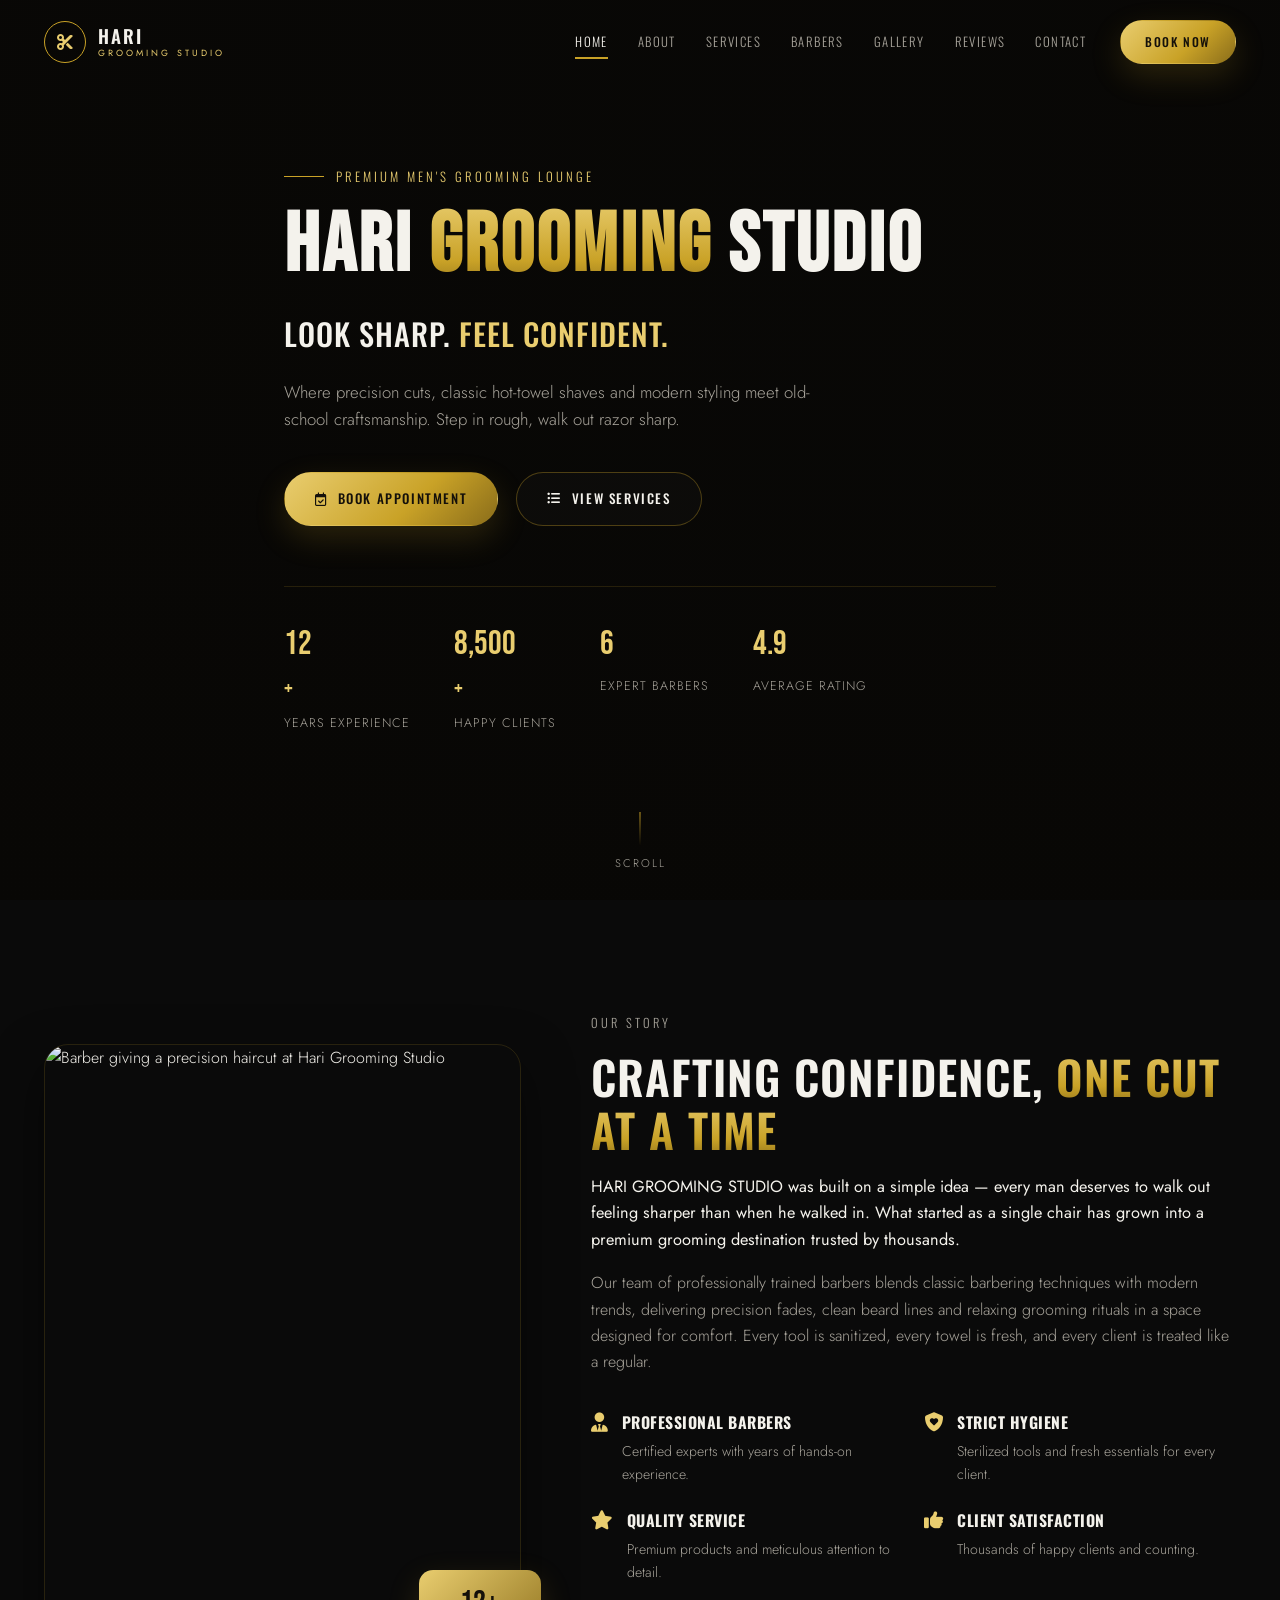
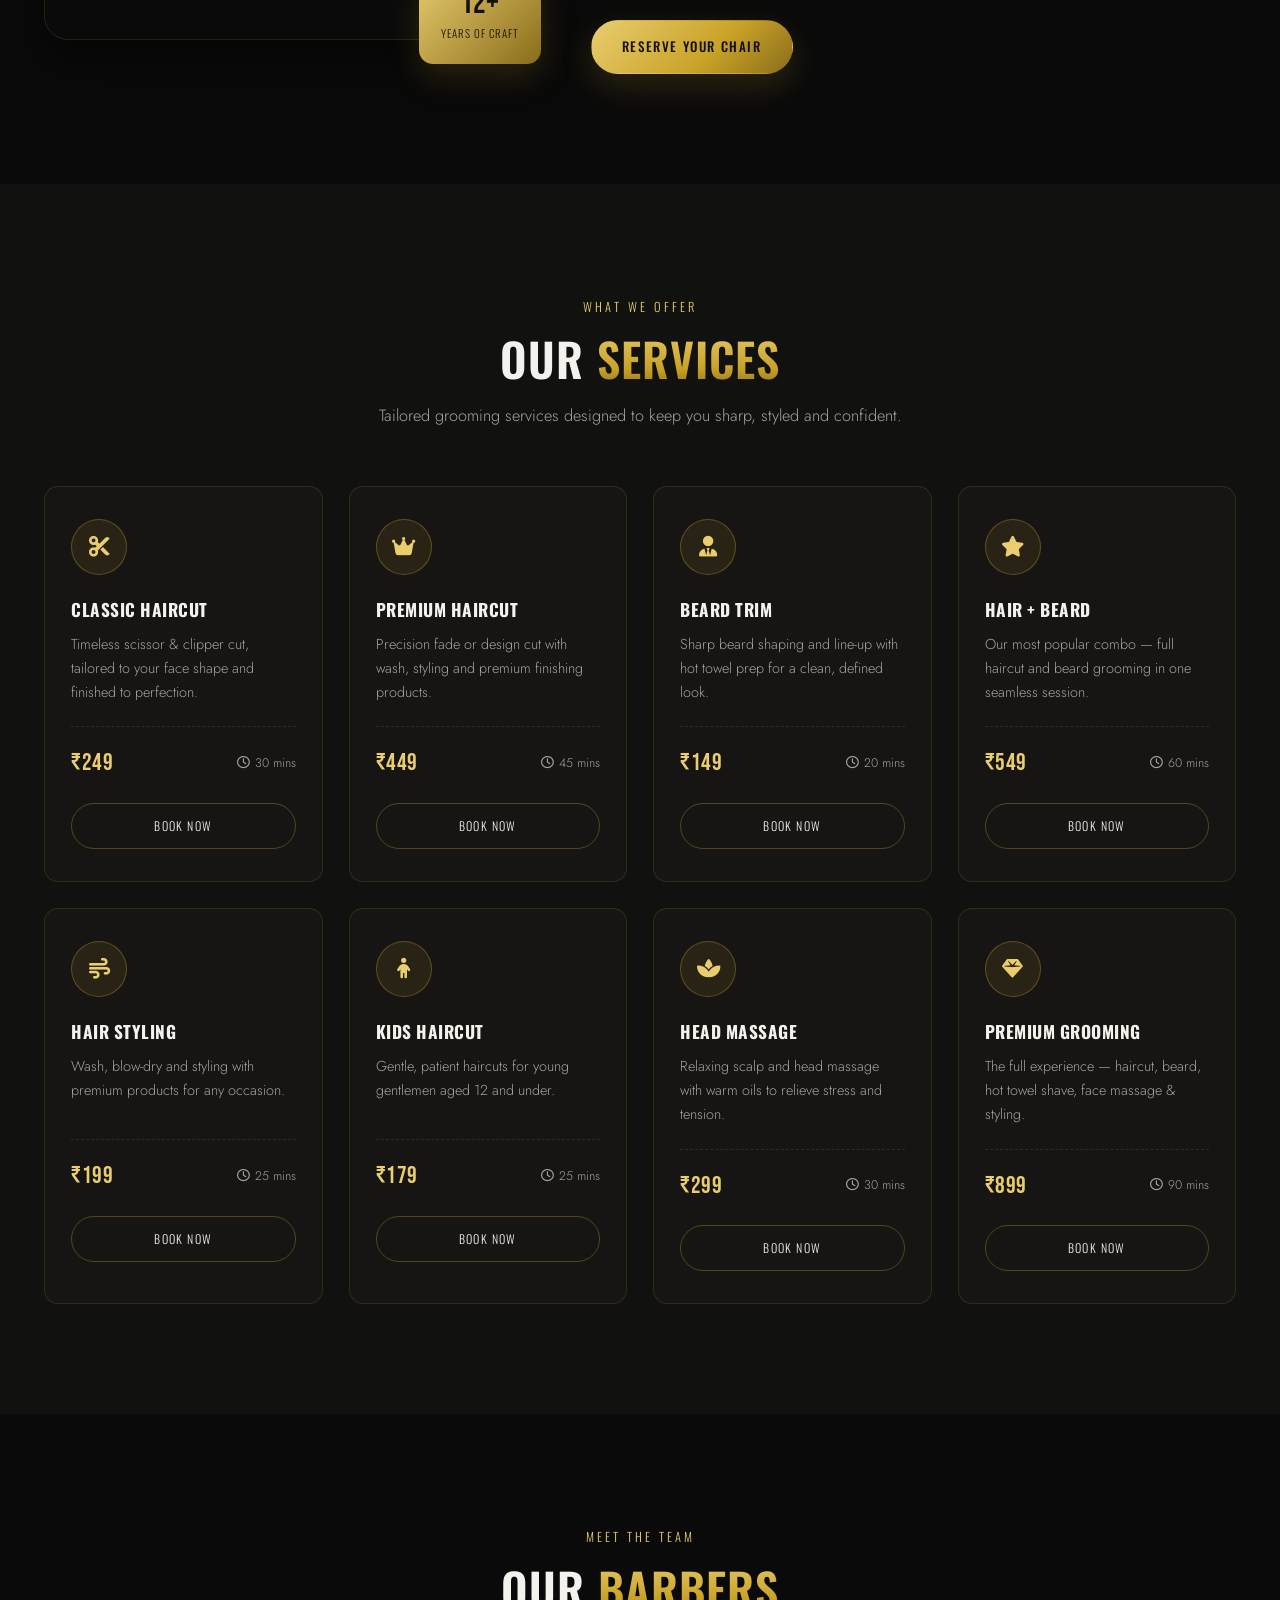
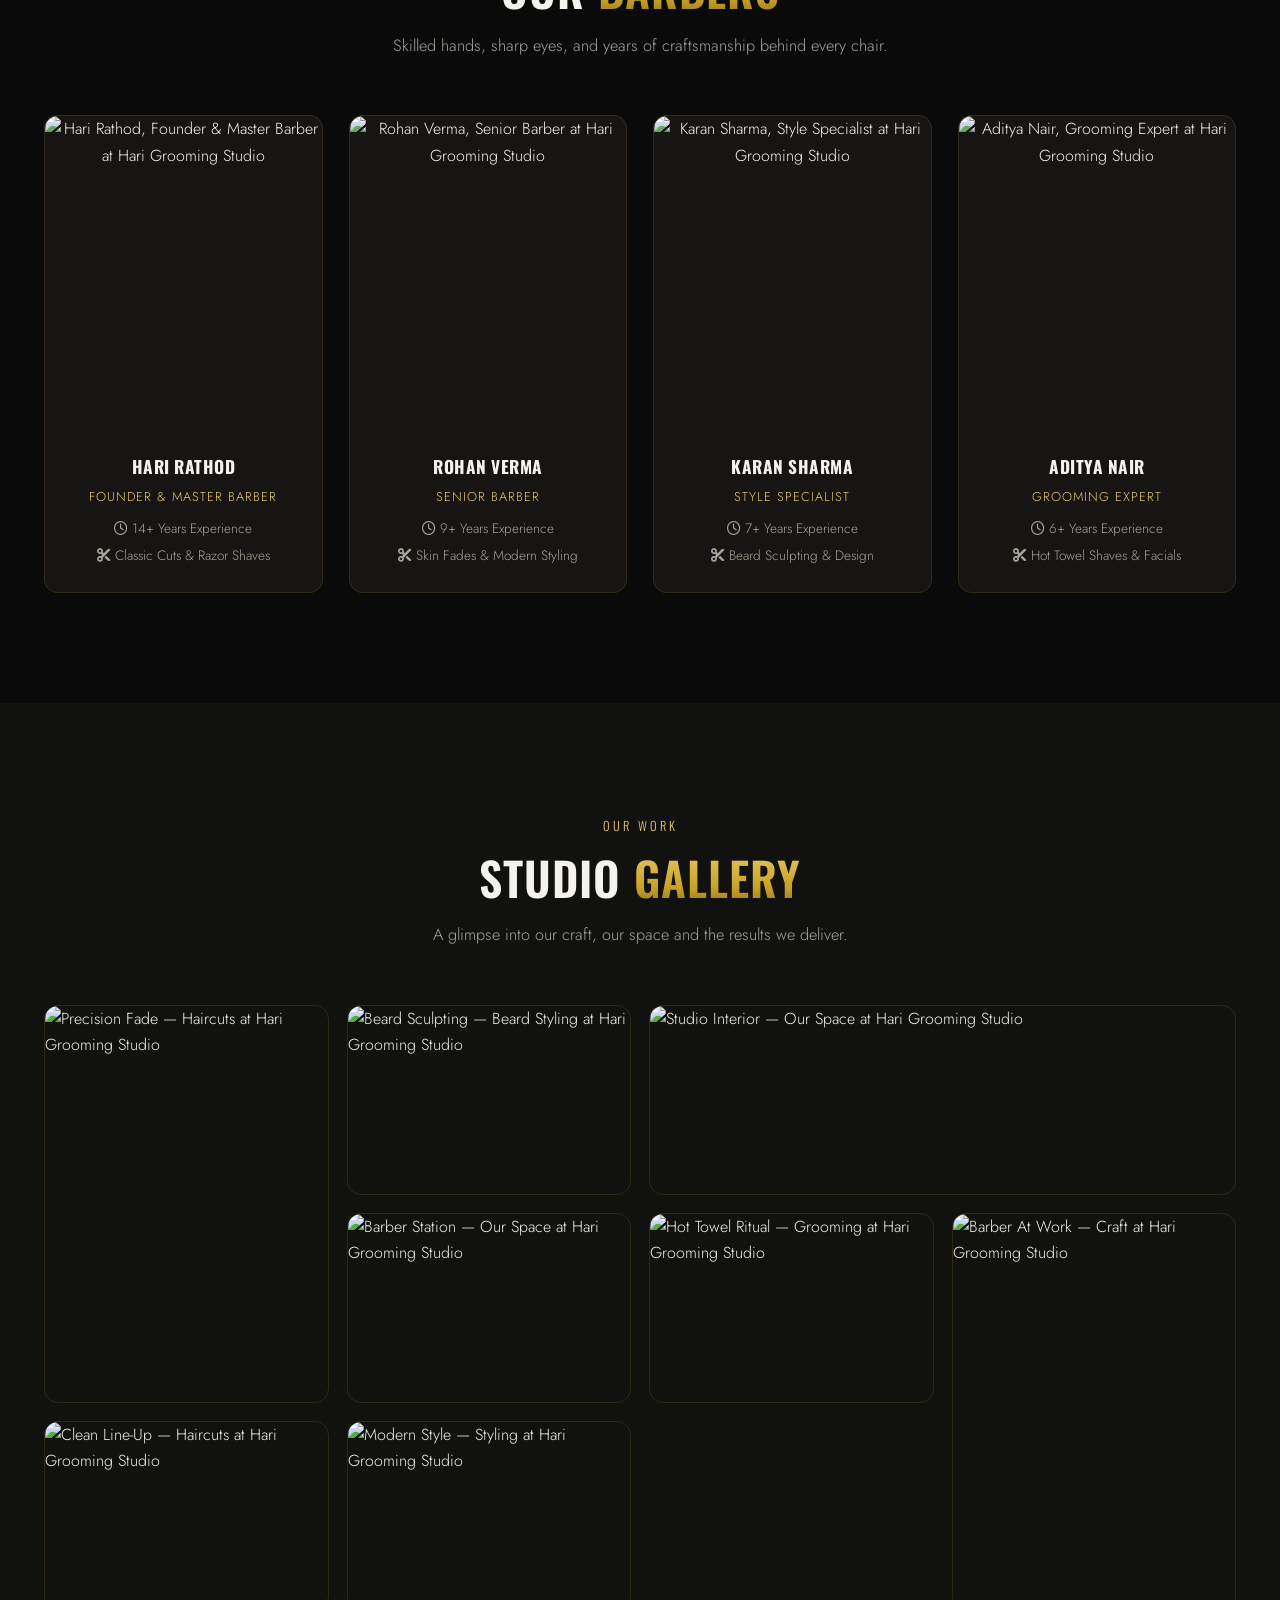
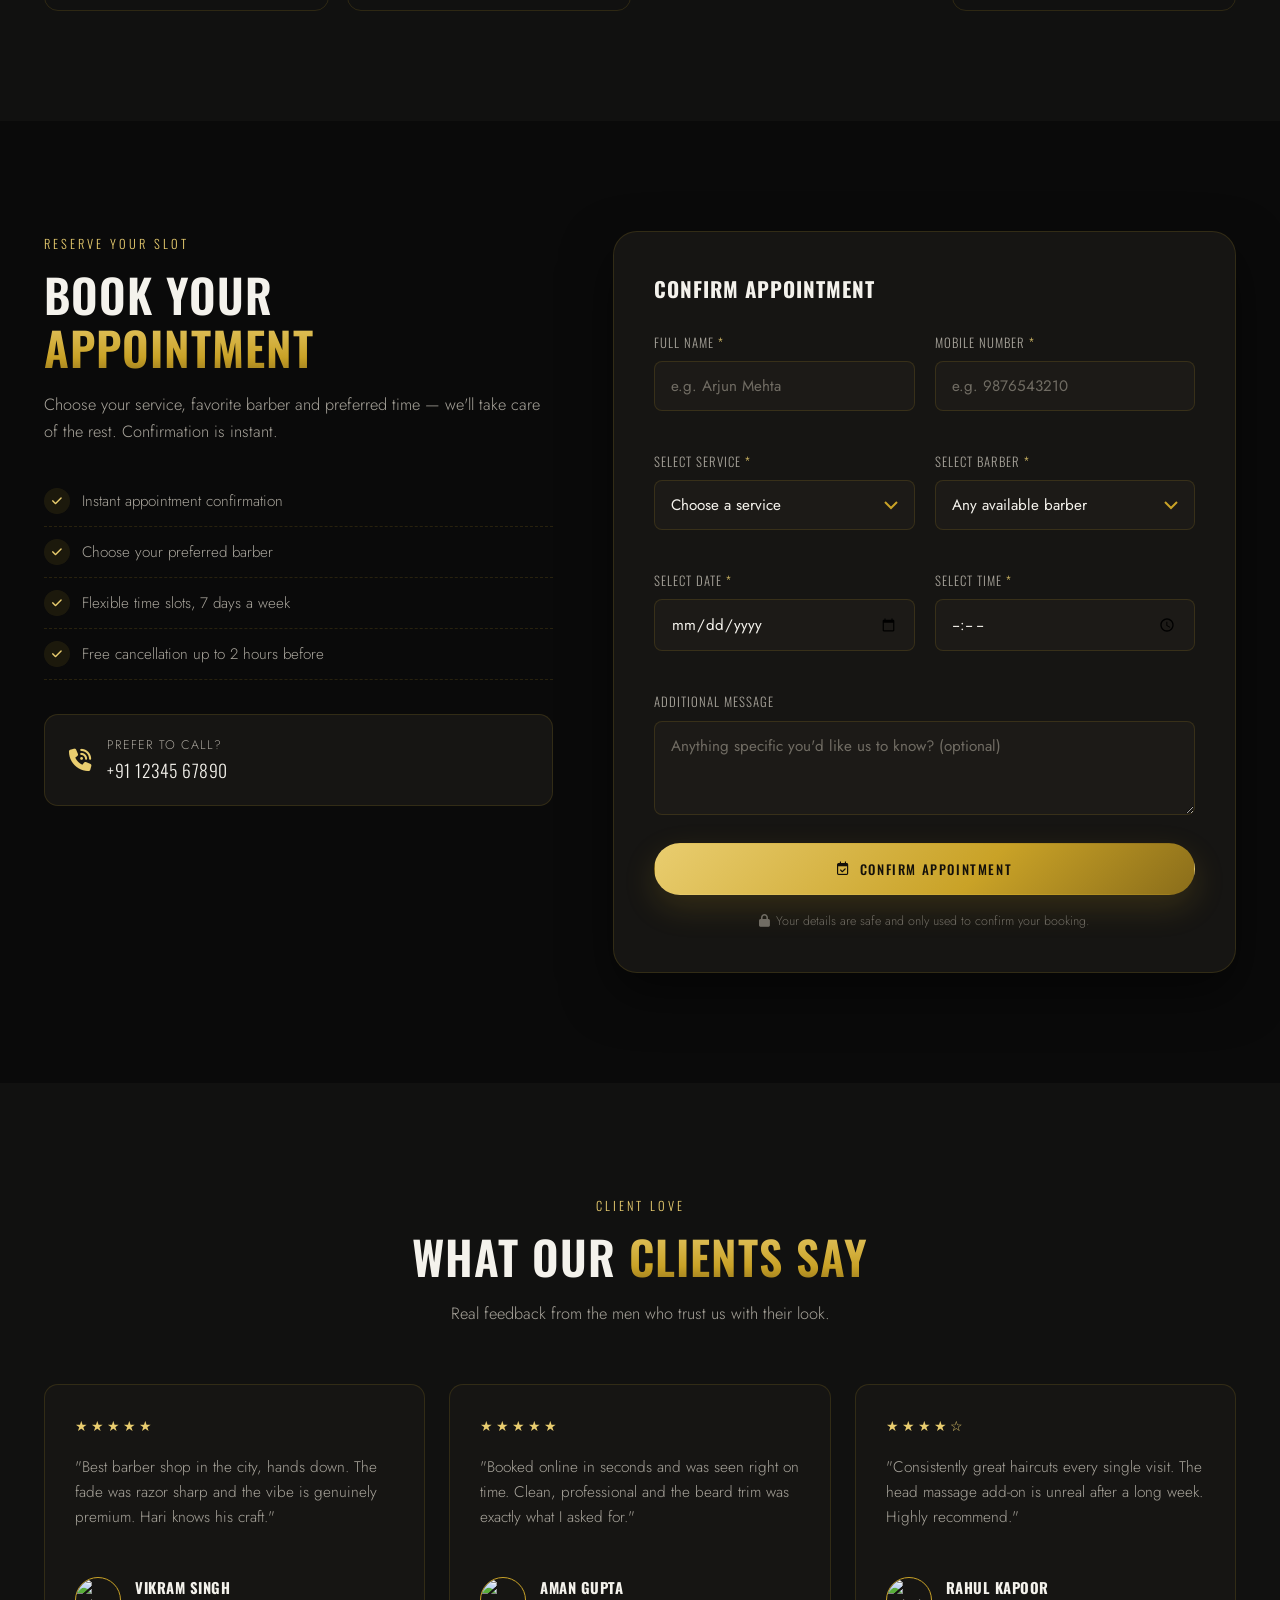
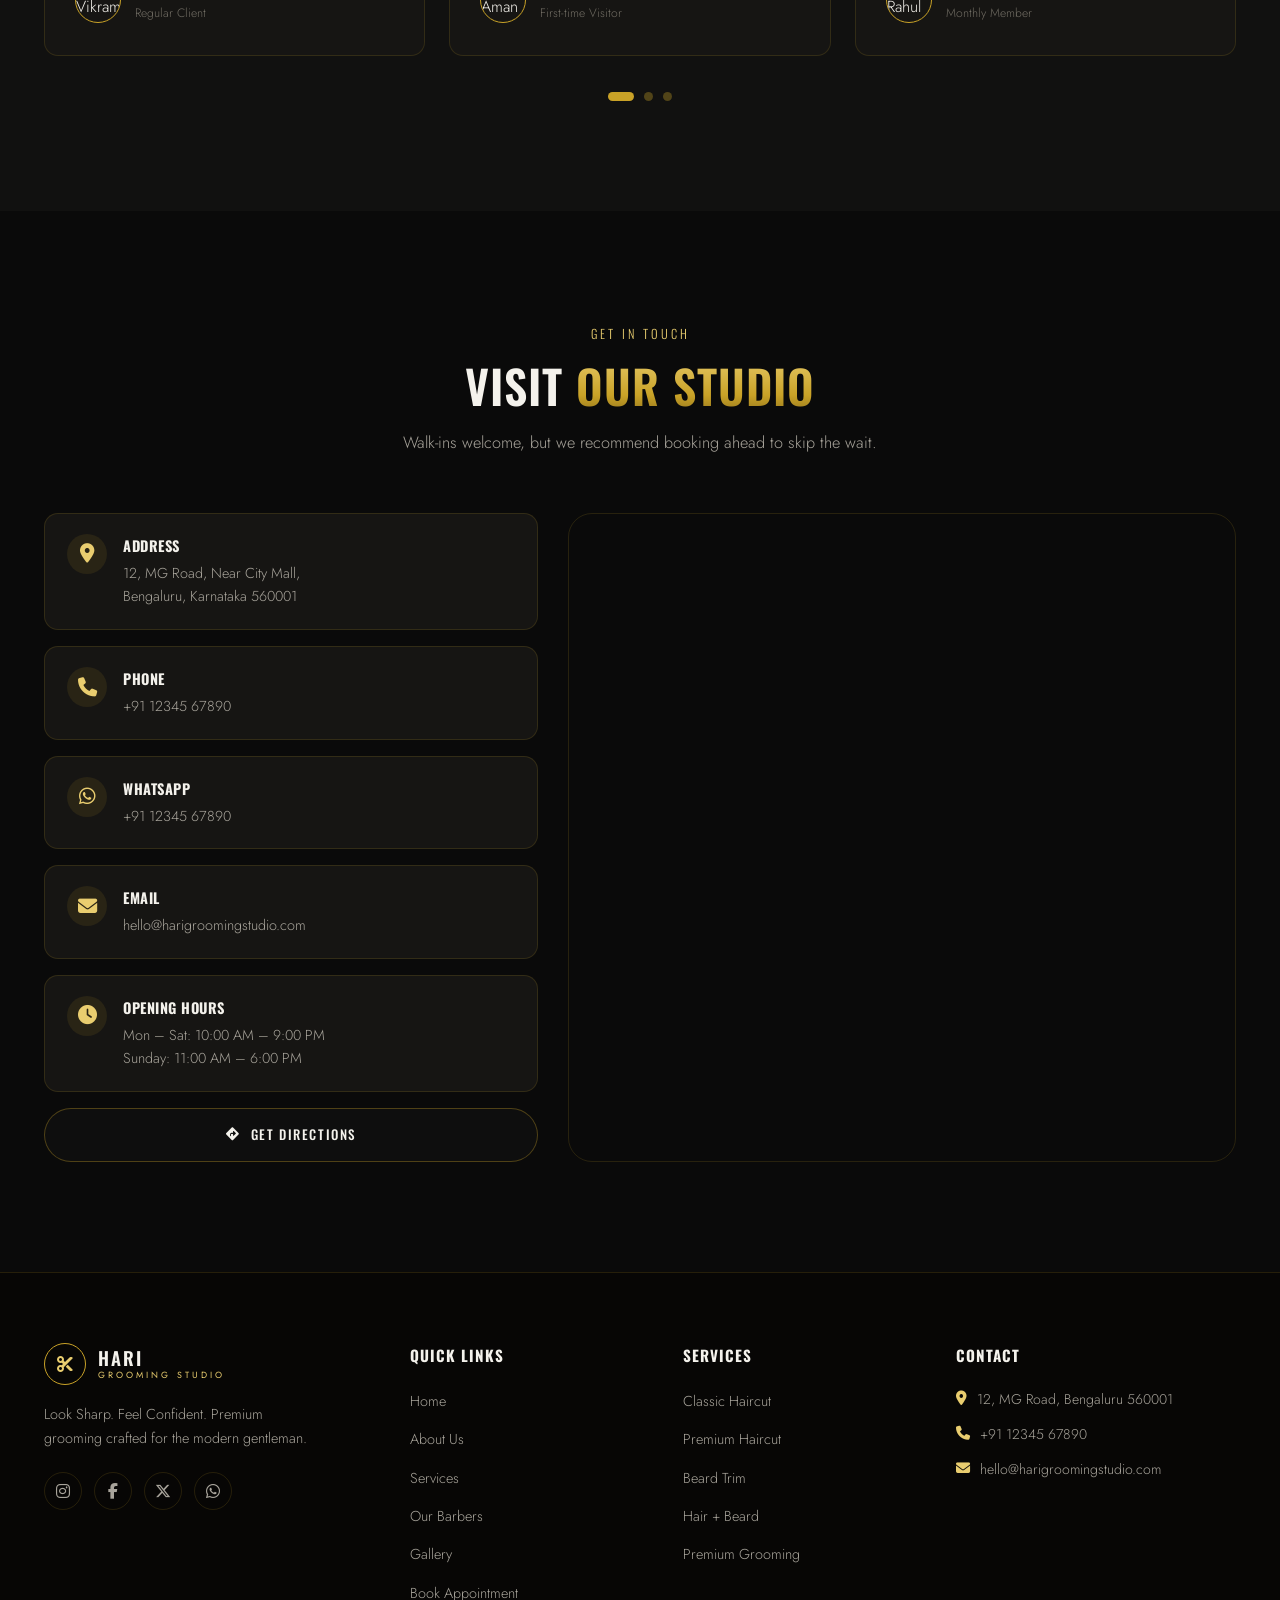
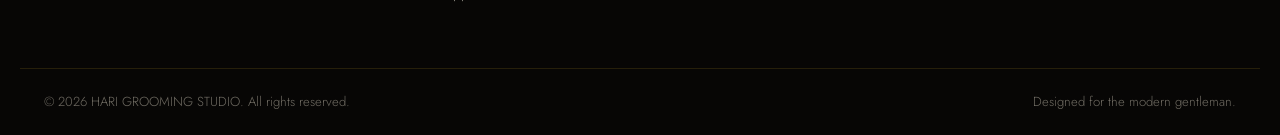
==== index.html @ 68957a28 "Add files via upload" ====
<!DOCTYPE html>
<html lang="en">
<head>
<meta charset="UTF-8">
<meta name="viewport" content="width=device-width, initial-scale=1.0">
<title>HARI GROOMING STUDIO | Premium Barber Shop</title>
<meta name="description" content="HARI GROOMING STUDIO — Look Sharp. Feel Confident. Premium haircuts, beard grooming and styling by expert barbers.">

<!-- Google Fonts -->
<link rel="preconnect" href="https://fonts.googleapis.com">
<link rel="preconnect" href="https://fonts.gstatic.com" crossorigin>
<link href="https://fonts.googleapis.com/css2?family=Bebas+Neue&family=Oswald:wght@400;500;600;700&family=Jost:wght@300;400;500;600&display=swap" rel="stylesheet">

<!-- Font Awesome -->
<link rel="stylesheet" href="https://cdnjs.cloudflare.com/ajax/libs/font-awesome/6.5.1/css/all.min.css">

<link rel="stylesheet" href="style.css">
</head>
<body>

<!-- ===== PRELOADER ===== -->
<div class="preloader" id="preloader">
  <div class="preloader-mark">
    <i class="fa-solid fa-scissors"></i>
  </div>
</div>

<!-- ===== HEADER / NAV ===== -->
<header class="site-header" id="siteHeader">
  <div class="nav-wrap container">
    <a href="#home" class="brand">
      <span class="brand-mark"><i class="fa-solid fa-scissors"></i></span>
      <span class="brand-text">HARI<span>GROOMING STUDIO</span></span>
    </a>

    <nav class="main-nav" id="mainNav">
      <ul>
        <li><a href="#home" class="nav-link active-link">Home</a></li>
        <li><a href="#about" class="nav-link">About</a></li>
        <li><a href="#services" class="nav-link">Services</a></li>
        <li><a href="#barbers" class="nav-link">Barbers</a></li>
        <li><a href="#gallery" class="nav-link">Gallery</a></li>
        <li><a href="#testimonials" class="nav-link">Reviews</a></li>
        <li><a href="#contact" class="nav-link">Contact</a></li>
      </ul>
      <a href="#booking" class="btn btn-gold nav-cta">Book Now</a>
    </nav>

    <button class="hamburger" id="hamburger" aria-label="Toggle menu" aria-expanded="false">
      <span></span><span></span><span></span>
    </button>
  </div>
</header>

<!-- ===== HERO ===== -->
<section class="hero" id="home">
  <div class="hero-bg">
    <img src="https://images.unsplash.com/photo-1622286342621-4bd786c2447c?q=80&w=1920&auto=format&fit=crop" alt="Premium barber shop interior" loading="eager">
    <div class="hero-overlay"></div>
  </div>

  <div class="hero-stripes" aria-hidden="true"></div>

  <div class="hero-content container">
    <p class="eyebrow reveal-up"><span class="eyebrow-line"></span> Premium Men's Grooming Lounge</p>
    <h1 class="hero-title reveal-up">
      HARI <span class="gold-text">GROOMING</span> STUDIO
    </h1>
    <p class="hero-tagline reveal-up">Look Sharp. <span>Feel Confident.</span></p>
    <p class="hero-desc reveal-up">
      Where precision cuts, classic hot-towel shaves and modern styling meet old-school craftsmanship.
      Step in rough, walk out razor sharp.
    </p>
    <div class="hero-actions reveal-up">
      <a href="#booking" class="btn btn-gold">
        <i class="fa-regular fa-calendar-check"></i> Book Appointment
      </a>
      <a href="#services" class="btn btn-outline">
        <i class="fa-solid fa-list-ul"></i> View Services
      </a>
    </div>

    <div class="hero-stats reveal-up">
      <div class="stat">
        <span class="stat-num" data-count="12">0</span><span class="stat-plus">+</span>
        <span class="stat-label">Years Experience</span>
      </div>
      <div class="stat">
        <span class="stat-num" data-count="8500">0</span><span class="stat-plus">+</span>
        <span class="stat-label">Happy Clients</span>
      </div>
      <div class="stat">
        <span class="stat-num" data-count="6">0</span>
        <span class="stat-label">Expert Barbers</span>
      </div>
      <div class="stat">
        <span class="stat-num" data-count="4.9">0</span>
        <span class="stat-label">Average Rating</span>
      </div>
    </div>
  </div>

  <a href="#about" class="scroll-cue" aria-label="Scroll down">
    <span></span> Scroll
  </a>
</section>

<!-- ===== ABOUT ===== -->
<section class="about section" id="about">
  <div class="container about-grid">
    <div class="about-media reveal">
      <img src="https://images.unsplash.com/photo-1585747860715-2ba37e788b70?q=80&w=1200&auto=format&fit=crop" alt="Barber giving a precision haircut at Hari Grooming Studio">
      <div class="about-badge">
        <span class="about-badge-num">12+</span>
        <span class="about-badge-text">Years of Craft</span>
      </div>
    </div>

    <div class="about-content reveal">
      <p class="section-eyebrow">Our Story</p>
      <h2 class="section-title">Crafting Confidence, <span class="gold-text">One Cut at a Time</span></h2>
      <p class="section-lead">
        HARI GROOMING STUDIO was built on a simple idea — every man deserves to walk out feeling sharper
        than when he walked in. What started as a single chair has grown into a premium grooming destination
        trusted by thousands.
      </p>
      <p>
        Our team of professionally trained barbers blends classic barbering techniques with modern trends,
        delivering precision fades, clean beard lines and relaxing grooming rituals in a space designed for
        comfort. Every tool is sanitized, every towel is fresh, and every client is treated like a regular.
      </p>

      <div class="about-features">
        <div class="feature">
          <i class="fa-solid fa-user-tie"></i>
          <div>
            <h4>Professional Barbers</h4>
            <p>Certified experts with years of hands-on experience.</p>
          </div>
        </div>
        <div class="feature">
          <i class="fa-solid fa-shield-heart"></i>
          <div>
            <h4>Strict Hygiene</h4>
            <p>Sterilized tools and fresh essentials for every client.</p>
          </div>
        </div>
        <div class="feature">
          <i class="fa-solid fa-star"></i>
          <div>
            <h4>Quality Service</h4>
            <p>Premium products and meticulous attention to detail.</p>
          </div>
        </div>
        <div class="feature">
          <i class="fa-solid fa-thumbs-up"></i>
          <div>
            <h4>Client Satisfaction</h4>
            <p>Thousands of happy clients and counting.</p>
          </div>
        </div>
      </div>

      <a href="#booking" class="btn btn-gold">Reserve Your Chair</a>
    </div>
  </div>
</section>

<!-- ===== SERVICES ===== -->
<section class="services section section-alt" id="services">
  <div class="container">
    <div class="section-head center">
      <p class="section-eyebrow">What We Offer</p>
      <h2 class="section-title">Our <span class="gold-text">Services</span></h2>
      <p class="section-lead">Tailored grooming services designed to keep you sharp, styled and confident.</p>
    </div>

    <div class="services-grid" id="servicesGrid">
      <!-- Service cards injected by JS -->
    </div>
  </div>
</section>

<!-- ===== BARBERS ===== -->
<section class="barbers section" id="barbers">
  <div class="container">
    <div class="section-head center">
      <p class="section-eyebrow">Meet The Team</p>
      <h2 class="section-title">Our <span class="gold-text">Barbers</span></h2>
      <p class="section-lead">Skilled hands, sharp eyes, and years of craftsmanship behind every chair.</p>
    </div>

    <div class="barbers-grid" id="barbersGrid">
      <!-- Barber cards injected by JS -->
    </div>
  </div>
</section>

<!-- ===== GALLERY ===== -->
<section class="gallery section section-alt" id="gallery">
  <div class="container">
    <div class="section-head center">
      <p class="section-eyebrow">Our Work</p>
      <h2 class="section-title">Studio <span class="gold-text">Gallery</span></h2>
      <p class="section-lead">A glimpse into our craft, our space and the results we deliver.</p>
    </div>

    <div class="gallery-grid" id="galleryGrid">
      <!-- Gallery items injected by JS -->
    </div>
  </div>
</section>

<!-- Lightbox -->
<div class="lightbox" id="lightbox">
  <button class="lightbox-close" id="lightboxClose" aria-label="Close preview"><i class="fa-solid fa-xmark"></i></button>
  <button class="lightbox-nav lightbox-prev" id="lightboxPrev" aria-label="Previous image"><i class="fa-solid fa-chevron-left"></i></button>
  <img src="" alt="" id="lightboxImg">
  <button class="lightbox-nav lightbox-next" id="lightboxNext" aria-label="Next image"><i class="fa-solid fa-chevron-right"></i></button>
  <p class="lightbox-caption" id="lightboxCaption"></p>
</div>

<!-- ===== BOOKING ===== -->
<section class="booking section" id="booking">
  <div class="container booking-grid">
    <div class="booking-info reveal">
      <p class="section-eyebrow">Reserve Your Slot</p>
      <h2 class="section-title">Book Your <span class="gold-text">Appointment</span></h2>
      <p class="section-lead">
        Choose your service, favorite barber and preferred time — we'll take care of the rest.
        Confirmation is instant.
      </p>

      <ul class="booking-points">
        <li><i class="fa-solid fa-check"></i> Instant appointment confirmation</li>
        <li><i class="fa-solid fa-check"></i> Choose your preferred barber</li>
        <li><i class="fa-solid fa-check"></i> Flexible time slots, 7 days a week</li>
        <li><i class="fa-solid fa-check"></i> Free cancellation up to 2 hours before</li>
      </ul>

      <div class="booking-call">
        <i class="fa-solid fa-phone-volume"></i>
        <div>
          <span>Prefer to call?</span>
          <a href="tel:+911234567890">+91 12345 67890</a>
        </div>
      </div>
    </div>

    <form class="booking-form reveal" id="bookingForm" novalidate>
      <h3>Confirm Appointment</h3>

      <div class="form-row">
        <div class="form-group">
          <label for="custName">Full Name <span>*</span></label>
          <input type="text" id="custName" name="custName" placeholder="e.g. Arjun Mehta" autocomplete="name">
          <span class="error-msg" id="err-custName"></span>
        </div>
        <div class="form-group">
          <label for="custPhone">Mobile Number <span>*</span></label>
          <input type="tel" id="custPhone" name="custPhone" placeholder="e.g. 9876543210" autocomplete="tel">
          <span class="error-msg" id="err-custPhone"></span>
        </div>
      </div>

      <div class="form-row">
        <div class="form-group">
          <label for="custService">Select Service <span>*</span></label>
          <select id="custService" name="custService">
            <option value="">Choose a service</option>
          </select>
          <span class="error-msg" id="err-custService"></span>
        </div>
        <div class="form-group">
          <label for="custBarber">Select Barber <span>*</span></label>
          <select id="custBarber" name="custBarber">
            <option value="">Any available barber</option>
          </select>
          <span class="error-msg" id="err-custBarber"></span>
        </div>
      </div>

      <div class="form-row">
        <div class="form-group">
          <label for="custDate">Select Date <span>*</span></label>
          <input type="date" id="custDate" name="custDate">
          <span class="error-msg" id="err-custDate"></span>
        </div>
        <div class="form-group">
          <label for="custTime">Select Time <span>*</span></label>
          <input type="time" id="custTime" name="custTime">
          <span class="error-msg" id="err-custTime"></span>
        </div>
      </div>

      <div class="form-group">
        <label for="custMessage">Additional Message</label>
        <textarea id="custMessage" name="custMessage" rows="3" placeholder="Anything specific you'd like us to know? (optional)"></textarea>
      </div>

      <button type="submit" class="btn btn-gold btn-block">
        <i class="fa-regular fa-calendar-check"></i> Confirm Appointment
      </button>

      <p class="form-note"><i class="fa-solid fa-lock"></i> Your details are safe and only used to confirm your booking.</p>
    </form>
  </div>
</section>

<!-- Confirmation Modal -->
<div class="modal-overlay" id="confirmModal">
  <div class="modal-box">
    <button class="modal-close" id="modalClose" aria-label="Close"><i class="fa-solid fa-xmark"></i></button>
    <div class="modal-icon"><i class="fa-solid fa-check"></i></div>
    <h3>Appointment Confirmed!</h3>
    <p>Thank you<span id="modalName"></span> — your appointment has been booked successfully.</p>
    <div class="modal-details" id="modalDetails"></div>
    <p class="modal-sub">A confirmation has been saved. We look forward to seeing you at HARI GROOMING STUDIO.</p>
    <button class="btn btn-gold" id="modalDone">Done</button>
  </div>
</div>

<!-- ===== TESTIMONIALS ===== -->
<section class="testimonials section section-alt" id="testimonials">
  <div class="container">
    <div class="section-head center">
      <p class="section-eyebrow">Client Love</p>
      <h2 class="section-title">What Our <span class="gold-text">Clients Say</span></h2>
      <p class="section-lead">Real feedback from the men who trust us with their look.</p>
    </div>

    <div class="testimonials-track-wrap">
      <div class="testimonials-track" id="testimonialsTrack">
        <!-- Testimonial cards injected by JS -->
      </div>
    </div>

    <div class="testimonial-dots" id="testimonialDots"></div>
  </div>
</section>

<!-- ===== CONTACT ===== -->
<section class="contact section" id="contact">
  <div class="container">
    <div class="section-head center">
      <p class="section-eyebrow">Get In Touch</p>
      <h2 class="section-title">Visit <span class="gold-text">Our Studio</span></h2>
      <p class="section-lead">Walk-ins welcome, but we recommend booking ahead to skip the wait.</p>
    </div>

    <div class="contact-grid">
      <div class="contact-cards reveal">
        <div class="contact-card">
          <i class="fa-solid fa-location-dot"></i>
          <div>
            <h4>Address</h4>
            <p>12, MG Road, Near City Mall,<br>Bengaluru, Karnataka 560001</p>
          </div>
        </div>
        <div class="contact-card">
          <i class="fa-solid fa-phone"></i>
          <div>
            <h4>Phone</h4>
            <p><a href="tel:+911234567890">+91 12345 67890</a></p>
          </div>
        </div>
        <div class="contact-card">
          <i class="fa-brands fa-whatsapp"></i>
          <div>
            <h4>WhatsApp</h4>
            <p><a href="https://wa.me/911234567890" target="_blank" rel="noopener">+91 12345 67890</a></p>
          </div>
        </div>
        <div class="contact-card">
          <i class="fa-solid fa-envelope"></i>
          <div>
            <h4>Email</h4>
            <p><a href="mailto:hello@harigroomingstudio.com">hello@harigroomingstudio.com</a></p>
          </div>
        </div>
        <div class="contact-card">
          <i class="fa-solid fa-clock"></i>
          <div>
            <h4>Opening Hours</h4>
            <p>Mon – Sat: 10:00 AM – 9:00 PM<br>Sunday: 11:00 AM – 6:00 PM</p>
          </div>
        </div>

        <a href="https://maps.google.com/?q=MG+Road+Bengaluru" target="_blank" rel="noopener" class="btn btn-outline btn-block">
          <i class="fa-solid fa-diamond-turn-right"></i> Get Directions
        </a>
      </div>

      <div class="contact-map reveal">
        <iframe
          title="HARI GROOMING STUDIO Location"
          src="https://maps.google.com/maps?q=MG%20Road%2C%20Bengaluru&t=&z=14&ie=UTF8&iwloc=&output=embed"
          loading="lazy"
          referrerpolicy="no-referrer-when-downgrade">
        </iframe>
      </div>
    </div>
  </div>
</section>

<!-- ===== FOOTER ===== -->
<footer class="site-footer">
  <div class="container footer-grid">
    <div class="footer-brand">
      <a href="#home" class="brand">
        <span class="brand-mark"><i class="fa-solid fa-scissors"></i></span>
        <span class="brand-text">HARI<span>GROOMING STUDIO</span></span>
      </a>
      <p>Look Sharp. Feel Confident. Premium grooming crafted for the modern gentleman.</p>
      <div class="footer-social">
        <a href="#" aria-label="Instagram"><i class="fa-brands fa-instagram"></i></a>
        <a href="#" aria-label="Facebook"><i class="fa-brands fa-facebook-f"></i></a>
        <a href="#" aria-label="X"><i class="fa-brands fa-x-twitter"></i></a>
        <a href="https://wa.me/911234567890" target="_blank" rel="noopener" aria-label="WhatsApp"><i class="fa-brands fa-whatsapp"></i></a>
      </div>
    </div>

    <div class="footer-col">
      <h4>Quick Links</h4>
      <ul>
        <li><a href="#home">Home</a></li>
        <li><a href="#about">About Us</a></li>
        <li><a href="#services">Services</a></li>
        <li><a href="#barbers">Our Barbers</a></li>
        <li><a href="#gallery">Gallery</a></li>
        <li><a href="#booking">Book Appointment</a></li>
      </ul>
    </div>

    <div class="footer-col">
      <h4>Services</h4>
      <ul>
        <li><a href="#services">Classic Haircut</a></li>
        <li><a href="#services">Premium Haircut</a></li>
        <li><a href="#services">Beard Trim</a></li>
        <li><a href="#services">Hair + Beard</a></li>
        <li><a href="#services">Premium Grooming</a></li>
      </ul>
    </div>

    <div class="footer-col">
      <h4>Contact</h4>
      <ul class="footer-contact">
        <li><i class="fa-solid fa-location-dot"></i> 12, MG Road, Bengaluru 560001</li>
        <li><i class="fa-solid fa-phone"></i> +91 12345 67890</li>
        <li><i class="fa-solid fa-envelope"></i> hello@harigroomingstudio.com</li>
      </ul>
    </div>
  </div>

  <div class="footer-bottom">
    <p>&copy; <span id="year"></span> HARI GROOMING STUDIO. All rights reserved.</p>
    <p>Designed for the modern gentleman.</p>
  </div>
</footer>

<a href="#home" class="back-to-top" id="backToTop" aria-label="Back to top"><i class="fa-solid fa-arrow-up"></i></a>

<script src="script.js"></script>
</body>
</html>
---- style.css ----
/* =========================================================
   HARI GROOMING STUDIO — style.css
   Premium dark & gold barber shop theme
========================================================= */

:root {
  --bg: #0a0a0a;
  --bg-alt: #111110;
  --surface: #161513;
  --surface-2: #1c1a17;
  --border: rgba(201, 162, 39, 0.16);
  --border-strong: rgba(201, 162, 39, 0.35);

  --gold: #c9a227;
  --gold-light: #e9cd6f;
  --gold-dark: #8a6d1a;
  --gold-soft: rgba(201, 162, 39, 0.1);

  --text: #f4f2ec;
  --text-muted: #a8a49b;
  --text-faint: #706c63;

  --font-display: 'Bebas Neue', sans-serif;
  --font-heading: 'Oswald', sans-serif;
  --font-body: 'Jost', sans-serif;

  --radius-sm: 8px;
  --radius-md: 14px;
  --radius-lg: 24px;

  --shadow-gold: 0 12px 32px rgba(201, 162, 39, 0.18);
  --shadow-dark: 0 20px 50px rgba(0, 0, 0, 0.5);

  --ease: cubic-bezier(0.22, 1, 0.36, 1);
}

/* ---------- Reset ---------- */
* { margin: 0; padding: 0; box-sizing: border-box; }

html {
  scroll-behavior: smooth;
  scroll-padding-top: 84px;
}

body {
  background: var(--bg);
  color: var(--text);
  font-family: var(--font-body);
  font-weight: 300;
  line-height: 1.65;
  overflow-x: hidden;
  -webkit-font-smoothing: antialiased;
}

img { max-width: 100%; display: block; }
a { text-decoration: none; color: inherit; }
ul { list-style: none; }
button { font-family: inherit; cursor: pointer; border: none; background: none; }
input, select, textarea { font-family: inherit; }

::selection { background: var(--gold); color: #100d05; }

:focus-visible {
  outline: 2px solid var(--gold-light);
  outline-offset: 3px;
}

.container {
  width: 100%;
  max-width: 1240px;
  margin: 0 auto;
  padding: 0 24px;
}

.section { padding: 110px 0; position: relative; }
.section-alt { background: var(--bg-alt); }

.gold-text {
  background: linear-gradient(180deg, var(--gold-light), var(--gold) 65%, var(--gold-dark));
  -webkit-background-clip: text;
  background-clip: text;
  color: transparent;
}

.section-head { max-width: 640px; margin-bottom: 56px; }
.section-head.center { margin-left: auto; margin-right: auto; text-align: center; }

.section-eyebrow {
  display: inline-flex;
  align-items: center;
  gap: 10px;
  font-family: var(--font-heading);
  text-transform: uppercase;
  letter-spacing: 3px;
  font-size: 0.78rem;
  color: var(--gold-light);
  margin-bottom: 14px;
}
.section-head.center .section-eyebrow { justify-content: center; }

.section-title {
  font-family: var(--font-heading);
  font-weight: 600;
  text-transform: uppercase;
  font-size: clamp(1.9rem, 3.6vw, 2.9rem);
  letter-spacing: 1px;
  line-height: 1.15;
  margin-bottom: 18px;
}

.section-lead {
  color: var(--text-muted);
  font-size: 1.02rem;
  font-weight: 300;
}

/* ---------- Buttons ---------- */
.btn {
  display: inline-flex;
  align-items: center;
  justify-content: center;
  gap: 10px;
  padding: 15px 30px;
  border-radius: 999px;
  font-family: var(--font-heading);
  text-transform: uppercase;
  font-size: 0.82rem;
  letter-spacing: 1.6px;
  font-weight: 500;
  transition: transform 0.35s var(--ease), box-shadow 0.35s var(--ease), background 0.35s var(--ease), color 0.35s var(--ease), border-color .35s var(--ease);
  white-space: nowrap;
  border: 1px solid transparent;
}

.btn-gold {
  background: linear-gradient(135deg, var(--gold-light), var(--gold) 60%, var(--gold-dark));
  color: #14100a;
  box-shadow: var(--shadow-gold);
}
.btn-gold:hover { transform: translateY(-3px); box-shadow: 0 18px 40px rgba(201, 162, 39, 0.32); }

.btn-outline {
  border-color: var(--border-strong);
  color: var(--text);
  background: rgba(255,255,255,0.02);
}
.btn-outline:hover {
  border-color: var(--gold);
  color: var(--gold-light);
  transform: translateY(-3px);
}

.btn-block { width: 100%; }

/* =========================================================
   PRELOADER
========================================================= */
.preloader {
  position: fixed;
  inset: 0;
  background: var(--bg);
  z-index: 9999;
  display: flex;
  align-items: center;
  justify-content: center;
  transition: opacity 0.6s ease, visibility 0.6s ease;
}
.preloader.hide { opacity: 0; visibility: hidden; }
.preloader-mark {
  font-size: 2.4rem;
  color: var(--gold);
  animation: spin-scissors 1.1s ease-in-out infinite;
}
@keyframes spin-scissors {
  0%, 100% { transform: rotate(0deg) scale(1); }
  50% { transform: rotate(-25deg) scale(1.1); }
}

/* =========================================================
   HEADER / NAV
========================================================= */
.site-header {
  position: fixed;
  top: 0; left: 0; right: 0;
  z-index: 1000;
  padding: 20px 0;
  transition: all 0.4s var(--ease);
  background: transparent;
}
.site-header.scrolled {
  padding: 12px 0;
  background: rgba(10, 10, 10, 0.85);
  backdrop-filter: blur(14px);
  border-bottom: 1px solid var(--border);
  box-shadow: 0 10px 30px rgba(0,0,0,0.35);
}

.nav-wrap {
  display: flex;
  align-items: center;
  justify-content: space-between;
  gap: 20px;
}

.brand {
  display: flex;
  align-items: center;
  gap: 12px;
}
.brand-mark {
  width: 42px; height: 42px;
  border-radius: 50%;
  border: 1.5px solid var(--gold);
  display: flex; align-items: center; justify-content: center;
  color: var(--gold-light);
  font-size: 1rem;
  transition: transform .4s var(--ease);
}
.brand:hover .brand-mark { transform: rotate(-20deg); }
.brand-text {
  font-family: var(--font-heading);
  font-weight: 600;
  letter-spacing: 2px;
  font-size: 1.15rem;
  display: flex;
  flex-direction: column;
  line-height: 1.1;
}
.brand-text span {
  font-family: var(--font-body);
  font-weight: 400;
  letter-spacing: 3px;
  font-size: 0.56rem;
  color: var(--gold-light);
  text-transform: uppercase;
  margin-top: 2px;
}

.main-nav {
  display: flex;
  align-items: center;
  gap: 34px;
}
.main-nav ul {
  display: flex;
  align-items: center;
  gap: 30px;
}
.nav-link {
  position: relative;
  font-family: var(--font-heading);
  text-transform: uppercase;
  font-size: 0.8rem;
  letter-spacing: 1.4px;
  color: var(--text-muted);
  padding: 6px 0;
  transition: color .3s ease;
}
.nav-link::after {
  content: '';
  position: absolute;
  left: 0; bottom: -2px;
  width: 0; height: 2px;
  background: var(--gold);
  transition: width .35s var(--ease);
}
.nav-link:hover, .nav-link.active-link { color: var(--text); }
.nav-link:hover::after, .nav-link.active-link::after { width: 100%; }

.nav-cta { padding: 11px 24px; font-size: 0.76rem; }

.hamburger {
  display: none;
  flex-direction: column;
  gap: 5px;
  width: 34px;
  height: 26px;
  z-index: 1200;
}
.hamburger span {
  display: block;
  height: 2px;
  width: 100%;
  background: var(--gold-light);
  border-radius: 2px;
  transition: transform .35s var(--ease), opacity .3s ease;
}
.hamburger.open span:nth-child(1) { transform: translateY(7px) rotate(45deg); }
.hamburger.open span:nth-child(2) { opacity: 0; }
.hamburger.open span:nth-child(3) { transform: translateY(-7px) rotate(-45deg); }

/* =========================================================
   HERO
========================================================= */
.hero {
  position: relative;
  min-height: 100svh;
  display: flex;
  align-items: center;
  overflow: hidden;
}
.hero-bg { position: absolute; inset: 0; z-index: 0; }
.hero-bg img {
  width: 100%; height: 100%;
  object-fit: cover;
  filter: saturate(0.9) contrast(1.05);
  transform: scale(1.05);
}
.hero-overlay {
  position: absolute; inset: 0;
  background:
    linear-gradient(180deg, rgba(8,7,5,0.75) 0%, rgba(8,7,5,0.72) 40%, rgba(8,7,5,0.95) 100%),
    linear-gradient(100deg, rgba(8,7,5,0.9) 10%, rgba(8,7,5,0.35) 55%, rgba(8,7,5,0.75) 100%);
}
.hero-stripes {
  position: absolute;
  right: -60px; top: 0; bottom: 0;
  width: 220px;
  background: repeating-linear-gradient(45deg, rgba(201,162,39,0.08) 0 18px, transparent 18px 36px);
  z-index: 1;
  pointer-events: none;
  display: none;
}

.hero-content { position: relative; z-index: 2; max-width: 760px; }

.eyebrow {
  display: flex;
  align-items: center;
  gap: 12px;
  color: var(--gold-light);
  font-family: var(--font-heading);
  letter-spacing: 3px;
  text-transform: uppercase;
  font-size: 0.8rem;
  margin-bottom: 18px;
}
.eyebrow-line { width: 40px; height: 1px; background: var(--gold); }

.hero-title {
  font-family: var(--font-display);
  font-size: clamp(2.6rem, 7.5vw, 5.2rem);
  letter-spacing: 3px;
  line-height: 1;
  margin-bottom: 20px;
}

.hero-tagline {
  font-family: var(--font-heading);
  font-size: clamp(1.3rem, 2.6vw, 1.9rem);
  text-transform: uppercase;
  letter-spacing: 1px;
  color: var(--text);
  margin-bottom: 20px;
  font-weight: 500;
}
.hero-tagline span { color: var(--gold-light); }

.hero-desc {
  color: var(--text-muted);
  font-size: 1.05rem;
  max-width: 540px;
  margin-bottom: 38px;
}

.hero-actions {
  display: flex;
  gap: 18px;
  flex-wrap: wrap;
  margin-bottom: 60px;
}

.hero-stats {
  display: flex;
  gap: 44px;
  flex-wrap: wrap;
  border-top: 1px solid var(--border);
  padding-top: 30px;
}
.stat { display: flex; flex-direction: column; }
.stat-num, .stat-plus {
  font-family: var(--font-display);
  font-size: 2.1rem;
  color: var(--gold-light);
  display: inline-block;
}
.stat-plus { font-size: 1.4rem; }
.stat-label {
  font-size: 0.78rem;
  color: var(--text-muted);
  text-transform: uppercase;
  letter-spacing: 1px;
  margin-top: 4px;
}

.scroll-cue {
  position: absolute;
  bottom: 28px; left: 50%;
  transform: translateX(-50%);
  z-index: 2;
  display: flex;
  flex-direction: column;
  align-items: center;
  gap: 8px;
  font-size: 0.7rem;
  letter-spacing: 2px;
  text-transform: uppercase;
  color: var(--text-muted);
}
.scroll-cue span {
  width: 1px; height: 34px;
  background: linear-gradient(var(--gold), transparent);
  position: relative;
  overflow: hidden;
}
.scroll-cue span::after {
  content: '';
  position: absolute;
  top: -100%; left: 0;
  width: 100%; height: 100%;
  background: var(--gold-light);
  animation: scrollLine 1.8s ease-in-out infinite;
}
@keyframes scrollLine {
  0% { top: -100%; }
  60% { top: 100%; }
  100% { top: 100%; }
}

/* =========================================================
   REVEAL ANIMATIONS
========================================================= */
.reveal-up {
  opacity: 0;
  transform: translateY(26px);
  animation: revealUp 0.9s var(--ease) forwards;
}
.hero-content .eyebrow.reveal-up { animation-delay: 0.1s; }
.hero-content .hero-title.reveal-up { animation-delay: 0.22s; }
.hero-content .hero-tagline.reveal-up { animation-delay: 0.34s; }
.hero-content .hero-desc.reveal-up { animation-delay: 0.46s; }
.hero-content .hero-actions.reveal-up { animation-delay: 0.58s; }
.hero-content .hero-stats.reveal-up { animation-delay: 0.7s; }

@keyframes revealUp {
  to { opacity: 1; transform: translateY(0); }
}

.reveal {
  opacity: 0;
  transform: translateY(34px);
  transition: opacity 0.8s var(--ease), transform 0.8s var(--ease);
}
.reveal.in-view { opacity: 1; transform: translateY(0); }

/* =========================================================
   ABOUT
========================================================= */
.about-grid {
  display: grid;
  grid-template-columns: 0.85fr 1.15fr;
  gap: 70px;
  align-items: center;
}
.about-media { position: relative; }
.about-media img {
  border-radius: var(--radius-lg);
  width: 100%;
  aspect-ratio: 4/5;
  object-fit: cover;
  box-shadow: var(--shadow-dark);
  border: 1px solid var(--border);
}
.about-badge {
  position: absolute;
  bottom: -24px; right: -20px;
  background: linear-gradient(135deg, var(--gold-light), var(--gold-dark));
  color: #14100a;
  border-radius: var(--radius-md);
  padding: 18px 22px;
  text-align: center;
  box-shadow: var(--shadow-gold);
}
.about-badge-num {
  display: block;
  font-family: var(--font-display);
  font-size: 2rem;
  line-height: 1;
}
.about-badge-text {
  font-family: var(--font-heading);
  font-size: 0.68rem;
  text-transform: uppercase;
  letter-spacing: 1px;
}

.about-content p { color: var(--text-muted); margin-bottom: 16px; }
.about-content .section-lead { color: var(--text); font-weight: 400; }

.about-features {
  display: grid;
  grid-template-columns: 1fr 1fr;
  gap: 22px;
  margin: 34px 0 36px;
}
.feature {
  display: flex;
  gap: 14px;
  align-items: flex-start;
}
.feature i {
  color: var(--gold-light);
  font-size: 1.2rem;
  margin-top: 3px;
}
.feature h4 {
  font-family: var(--font-heading);
  font-size: 0.98rem;
  text-transform: uppercase;
  letter-spacing: 0.5px;
  margin-bottom: 4px;
}
.feature p { font-size: 0.88rem; color: var(--text-muted); margin: 0; }

/* =========================================================
   SERVICES
========================================================= */
.services-grid {
  display: grid;
  grid-template-columns: repeat(4, 1fr);
  gap: 26px;
}
.service-card {
  background: var(--surface);
  border: 1px solid var(--border);
  border-radius: var(--radius-md);
  padding: 32px 26px;
  position: relative;
  overflow: hidden;
  transition: transform 0.4s var(--ease), border-color 0.4s var(--ease), box-shadow 0.4s var(--ease);
}
.service-card::before {
  content: '';
  position: absolute;
  top: 0; left: 0; right: 0;
  height: 3px;
  background: linear-gradient(90deg, var(--gold-dark), var(--gold-light));
  transform: scaleX(0);
  transform-origin: left;
  transition: transform 0.45s var(--ease);
}
.service-card:hover {
  transform: translateY(-8px);
  border-color: var(--border-strong);
  box-shadow: var(--shadow-dark);
}
.service-card:hover::before { transform: scaleX(1); }

.service-icon {
  width: 56px; height: 56px;
  border-radius: 50%;
  background: var(--gold-soft);
  border: 1px solid var(--border-strong);
  display: flex; align-items: center; justify-content: center;
  color: var(--gold-light);
  font-size: 1.3rem;
  margin-bottom: 20px;
  transition: transform .4s var(--ease);
}
.service-card:hover .service-icon { transform: rotate(-12deg) scale(1.06); }

.service-card h3 {
  font-family: var(--font-heading);
  text-transform: uppercase;
  font-size: 1.08rem;
  letter-spacing: 0.5px;
  margin-bottom: 10px;
}
.service-card p.service-desc {
  color: var(--text-muted);
  font-size: 0.9rem;
  margin-bottom: 22px;
  min-height: 62px;
}
.service-meta {
  display: flex;
  justify-content: space-between;
  align-items: center;
  border-top: 1px dashed var(--border);
  padding-top: 16px;
  margin-bottom: 20px;
}
.service-price {
  font-family: var(--font-display);
  font-size: 1.5rem;
  color: var(--gold-light);
  letter-spacing: 0.5px;
}
.service-duration {
  font-size: 0.78rem;
  color: var(--text-muted);
  display: flex;
  align-items: center;
  gap: 6px;
}
.service-book-btn {
  width: 100%;
  padding: 12px;
  border-radius: 999px;
  border: 1px solid var(--border-strong);
  color: var(--text);
  font-family: var(--font-heading);
  text-transform: uppercase;
  font-size: 0.75rem;
  letter-spacing: 1.4px;
  text-align: center;
  display: block;
  transition: all 0.35s var(--ease);
}
.service-book-btn:hover {
  background: var(--gold);
  color: #14100a;
  border-color: var(--gold);
}

/* =========================================================
   BARBERS
========================================================= */
.barbers-grid {
  display: grid;
  grid-template-columns: repeat(4, 1fr);
  gap: 26px;
}
.barber-card {
  background: var(--surface);
  border: 1px solid var(--border);
  border-radius: var(--radius-md);
  overflow: hidden;
  text-align: center;
  transition: transform 0.4s var(--ease), box-shadow 0.4s var(--ease), border-color .4s var(--ease);
}
.barber-card:hover { transform: translateY(-8px); box-shadow: var(--shadow-dark); border-color: var(--border-strong); }

.barber-photo { position: relative; overflow: hidden; aspect-ratio: 3/3.4; }
.barber-photo img {
  width: 100%; height: 100%; object-fit: cover;
  transition: transform 0.6s var(--ease), filter .6s ease;
  filter: grayscale(35%);
}
.barber-card:hover .barber-photo img { transform: scale(1.08); filter: grayscale(0%); }

.barber-social {
  position: absolute;
  bottom: 0; left: 0; right: 0;
  display: flex;
  justify-content: center;
  gap: 10px;
  padding: 14px 0;
  background: linear-gradient(180deg, transparent, rgba(0,0,0,0.85));
  transform: translateY(100%);
  transition: transform 0.4s var(--ease);
}
.barber-card:hover .barber-social { transform: translateY(0); }
.barber-social a {
  width: 32px; height: 32px;
  border-radius: 50%;
  background: rgba(255,255,255,0.1);
  color: var(--gold-light);
  display: flex; align-items: center; justify-content: center;
  font-size: 0.85rem;
  transition: background .3s ease;
}
.barber-social a:hover { background: var(--gold); color: #14100a; }

.barber-info { padding: 22px 18px 26px; }
.barber-info h3 {
  font-family: var(--font-heading);
  text-transform: uppercase;
  font-size: 1.08rem;
  letter-spacing: 0.5px;
  margin-bottom: 6px;
}
.barber-role {
  color: var(--gold-light);
  font-size: 0.8rem;
  text-transform: uppercase;
  letter-spacing: 1px;
  margin-bottom: 10px;
}
.barber-exp {
  font-size: 0.85rem;
  color: var(--text-muted);
  margin-bottom: 4px;
}
.barber-spec { font-size: 0.85rem; color: var(--text-muted); }

/* =========================================================
   GALLERY
========================================================= */
.gallery-grid {
  display: grid;
  grid-template-columns: repeat(4, 1fr);
  grid-auto-rows: 190px;
  gap: 18px;
}
.gallery-item {
  position: relative;
  overflow: hidden;
  border-radius: var(--radius-md);
  cursor: pointer;
  border: 1px solid var(--border);
}
.gallery-item.tall { grid-row: span 2; }
.gallery-item.wide { grid-column: span 2; }

.gallery-item img {
  width: 100%; height: 100%; object-fit: cover;
  transition: transform 0.6s var(--ease);
}
.gallery-item:hover img { transform: scale(1.12); }

.gallery-overlay {
  position: absolute; inset: 0;
  background: linear-gradient(180deg, rgba(10,9,7,0.05) 40%, rgba(10,9,7,0.92) 100%);
  display: flex;
  flex-direction: column;
  justify-content: flex-end;
  padding: 16px;
  opacity: 0;
  transition: opacity 0.4s ease;
}
.gallery-item:hover .gallery-overlay { opacity: 1; }
.gallery-overlay h4 {
  font-family: var(--font-heading);
  text-transform: uppercase;
  font-size: 0.92rem;
  letter-spacing: 0.5px;
  color: var(--text);
}
.gallery-overlay span { font-size: 0.75rem; color: var(--gold-light); }
.gallery-zoom {
  position: absolute;
  top: 14px; right: 14px;
  width: 34px; height: 34px;
  border-radius: 50%;
  background: rgba(0,0,0,0.5);
  color: var(--gold-light);
  display: flex; align-items: center; justify-content: center;
  opacity: 0;
  transform: scale(0.8);
  transition: all 0.3s ease;
}
.gallery-item:hover .gallery-zoom { opacity: 1; transform: scale(1); }

/* Lightbox */
.lightbox {
  position: fixed; inset: 0;
  background: rgba(6,5,4,0.95);
  z-index: 2000;
  display: none;
  align-items: center;
  justify-content: center;
  padding: 40px;
}
.lightbox.active { display: flex; }
.lightbox img {
  max-width: 88vw;
  max-height: 78vh;
  border-radius: var(--radius-sm);
  box-shadow: var(--shadow-dark);
  border: 1px solid var(--border-strong);
}
.lightbox-caption {
  position: absolute;
  bottom: 34px; left: 50%;
  transform: translateX(-50%);
  color: var(--text-muted);
  font-size: 0.85rem;
  letter-spacing: 0.5px;
}
.lightbox-close, .lightbox-nav {
  position: absolute;
  color: var(--text);
  background: rgba(255,255,255,0.06);
  border: 1px solid var(--border);
  width: 46px; height: 46px;
  border-radius: 50%;
  display: flex; align-items: center; justify-content: center;
  transition: all 0.3s ease;
}
.lightbox-close:hover, .lightbox-nav:hover { background: var(--gold); color: #14100a; border-color: var(--gold); }
.lightbox-close { top: 26px; right: 26px; }
.lightbox-prev { left: 26px; top: 50%; transform: translateY(-50%); }
.lightbox-next { right: 26px; top: 50%; transform: translateY(-50%); }

/* =========================================================
   BOOKING
========================================================= */
.booking-grid {
  display: grid;
  grid-template-columns: 0.9fr 1.1fr;
  gap: 60px;
  align-items: flex-start;
}
.booking-info .section-lead { margin-bottom: 30px; }
.booking-points { margin-bottom: 34px; }
.booking-points li {
  display: flex;
  align-items: center;
  gap: 12px;
  padding: 12px 0;
  border-bottom: 1px dashed var(--border);
  font-size: 0.95rem;
  color: var(--text-muted);
}
.booking-points li i {
  color: var(--gold-light);
  width: 26px; height: 26px;
  border-radius: 50%;
  background: var(--gold-soft);
  display: flex; align-items: center; justify-content: center;
  font-size: 0.7rem;
  flex-shrink: 0;
}
.booking-call {
  display: flex;
  align-items: center;
  gap: 16px;
  background: var(--surface);
  border: 1px solid var(--border);
  border-radius: var(--radius-md);
  padding: 20px 24px;
}
.booking-call i { font-size: 1.4rem; color: var(--gold-light); }
.booking-call div { display: flex; flex-direction: column; }
.booking-call span { font-size: 0.78rem; color: var(--text-muted); text-transform: uppercase; letter-spacing: 1px; }
.booking-call a { font-family: var(--font-heading); font-size: 1.1rem; letter-spacing: 0.5px; }

.booking-form {
  background: var(--surface);
  border: 1px solid var(--border);
  border-radius: var(--radius-lg);
  padding: 40px;
  box-shadow: var(--shadow-dark);
}
.booking-form h3 {
  font-family: var(--font-heading);
  text-transform: uppercase;
  font-size: 1.3rem;
  letter-spacing: 1px;
  margin-bottom: 26px;
}
.form-row {
  display: grid;
  grid-template-columns: 1fr 1fr;
  gap: 20px;
}
.form-group { margin-bottom: 20px; position: relative; }
.form-group label {
  display: block;
  font-size: 0.8rem;
  text-transform: uppercase;
  letter-spacing: 1px;
  color: var(--text-muted);
  margin-bottom: 8px;
  font-family: var(--font-heading);
}
.form-group label span { color: var(--gold-light); }
.form-group input,
.form-group select,
.form-group textarea {
  width: 100%;
  background: var(--surface-2);
  border: 1px solid var(--border);
  border-radius: var(--radius-sm);
  padding: 13px 16px;
  color: var(--text);
  font-size: 0.95rem;
  transition: border-color 0.3s ease, box-shadow 0.3s ease;
}
.form-group select { appearance: none; background-image: url("data:image/svg+xml;utf8,<svg xmlns='http://www.w3.org/2000/svg' width='14' height='9' viewBox='0 0 14 9'><path d='M1 1l6 6 6-6' stroke='%23c9a227' stroke-width='2' fill='none' fill-rule='evenodd'/></svg>"); background-repeat: no-repeat; background-position: right 16px center; padding-right: 40px; }
.form-group input::placeholder, .form-group textarea::placeholder { color: var(--text-faint); }
.form-group input:focus, .form-group select:focus, .form-group textarea:focus {
  border-color: var(--gold);
  box-shadow: 0 0 0 3px rgba(201,162,39,0.14);
  outline: none;
}
.form-group input.invalid, .form-group select.invalid, .form-group textarea.invalid {
  border-color: #d3564f;
  box-shadow: 0 0 0 3px rgba(211,86,79,0.14);
}
.error-msg {
  display: block;
  color: #e07b73;
  font-size: 0.76rem;
  margin-top: 6px;
  min-height: 14px;
}
.form-note {
  text-align: center;
  color: var(--text-faint);
  font-size: 0.78rem;
  margin-top: 16px;
  display: flex;
  align-items: center;
  justify-content: center;
  gap: 6px;
}

/* Confirmation modal */
.modal-overlay {
  position: fixed; inset: 0;
  background: rgba(6,5,4,0.85);
  backdrop-filter: blur(4px);
  z-index: 2100;
  display: none;
  align-items: center;
  justify-content: center;
  padding: 20px;
}
.modal-overlay.active { display: flex; }
.modal-box {
  background: var(--surface);
  border: 1px solid var(--border-strong);
  border-radius: var(--radius-lg);
  padding: 44px 38px;
  max-width: 440px;
  width: 100%;
  text-align: center;
  position: relative;
  box-shadow: var(--shadow-dark);
  animation: modalPop 0.4s var(--ease);
}
@keyframes modalPop {
  from { opacity: 0; transform: translateY(20px) scale(0.96); }
  to { opacity: 1; transform: translateY(0) scale(1); }
}
.modal-close {
  position: absolute; top: 16px; right: 16px;
  width: 34px; height: 34px;
  border-radius: 50%;
  color: var(--text-muted);
  display: flex; align-items: center; justify-content: center;
  transition: all 0.3s ease;
}
.modal-close:hover { background: rgba(255,255,255,0.08); color: var(--text); }
.modal-icon {
  width: 68px; height: 68px;
  margin: 0 auto 20px;
  border-radius: 50%;
  background: linear-gradient(135deg, var(--gold-light), var(--gold-dark));
  color: #14100a;
  display: flex; align-items: center; justify-content: center;
  font-size: 1.6rem;
}
.modal-box h3 {
  font-family: var(--font-heading);
  text-transform: uppercase;
  font-size: 1.35rem;
  letter-spacing: 1px;
  margin-bottom: 10px;
}
.modal-box > p { color: var(--text-muted); font-size: 0.95rem; margin-bottom: 20px; }
.modal-details {
  background: var(--surface-2);
  border: 1px solid var(--border);
  border-radius: var(--radius-sm);
  padding: 18px;
  text-align: left;
  margin-bottom: 20px;
  font-size: 0.88rem;
}
.modal-details div {
  display: flex;
  justify-content: space-between;
  padding: 6px 0;
  border-bottom: 1px dashed var(--border);
  color: var(--text-muted);
}
.modal-details div:last-child { border-bottom: none; }
.modal-details div strong { color: var(--text); font-weight: 500; }
.modal-sub { font-size: 0.82rem; color: var(--text-faint); margin-bottom: 24px; }

/* =========================================================
   TESTIMONIALS
========================================================= */
.testimonials-track-wrap { overflow: hidden; }
.testimonials-track {
  display: flex;
  gap: 24px;
  transition: transform 0.6s var(--ease);
}
.testimonial-card {
  flex: 0 0 calc(33.333% - 16px);
  background: var(--surface);
  border: 1px solid var(--border);
  border-radius: var(--radius-md);
  padding: 30px;
}
.testimonial-stars { color: var(--gold-light); margin-bottom: 16px; font-size: 0.9rem; letter-spacing: 3px; }
.testimonial-text {
  color: var(--text-muted);
  font-size: 0.96rem;
  margin-bottom: 24px;
  min-height: 96px;
}
.testimonial-author { display: flex; align-items: center; gap: 14px; }
.testimonial-author img {
  width: 46px; height: 46px;
  border-radius: 50%;
  object-fit: cover;
  border: 1.5px solid var(--gold);
}
.testimonial-author h5 {
  font-family: var(--font-heading);
  font-size: 0.92rem;
  text-transform: uppercase;
  letter-spacing: 0.5px;
}
.testimonial-author span { font-size: 0.76rem; color: var(--text-faint); }

.testimonial-dots {
  display: flex;
  justify-content: center;
  gap: 10px;
  margin-top: 36px;
}
.testimonial-dots button {
  width: 9px; height: 9px;
  border-radius: 50%;
  background: var(--border-strong);
  transition: all 0.3s ease;
}
.testimonial-dots button.active { background: var(--gold); width: 26px; border-radius: 6px; }

/* =========================================================
   CONTACT
========================================================= */
.contact-grid {
  display: grid;
  grid-template-columns: 0.85fr 1.15fr;
  gap: 30px;
}
.contact-cards { display: flex; flex-direction: column; gap: 16px; }
.contact-card {
  display: flex;
  gap: 16px;
  align-items: flex-start;
  background: var(--surface);
  border: 1px solid var(--border);
  border-radius: var(--radius-md);
  padding: 20px 22px;
  transition: border-color 0.3s ease, transform 0.3s ease;
}
.contact-card:hover { border-color: var(--border-strong); transform: translateX(4px); }
.contact-card i {
  font-size: 1.2rem;
  color: var(--gold-light);
  width: 40px; height: 40px;
  border-radius: 50%;
  background: var(--gold-soft);
  display: flex; align-items: center; justify-content: center;
  flex-shrink: 0;
}
.contact-card h4 {
  font-family: var(--font-heading);
  text-transform: uppercase;
  font-size: 0.9rem;
  letter-spacing: 0.5px;
  margin-bottom: 4px;
}
.contact-card p { font-size: 0.9rem; color: var(--text-muted); }
.contact-card a:hover { color: var(--gold-light); }

.contact-map {
  border-radius: var(--radius-lg);
  overflow: hidden;
  border: 1px solid var(--border);
  min-height: 380px;
}
.contact-map iframe { width: 100%; height: 100%; min-height: 380px; border: 0; filter: grayscale(0.3) invert(0.92) contrast(0.9); }

/* =========================================================
   FOOTER
========================================================= */
.site-footer {
  background: #070605;
  border-top: 1px solid var(--border);
  padding-top: 70px;
}
.footer-grid {
  display: grid;
  grid-template-columns: 1.4fr 1fr 1fr 1.2fr;
  gap: 40px;
  padding-bottom: 50px;
}
.footer-brand p {
  color: var(--text-muted);
  font-size: 0.9rem;
  margin: 18px 0 22px;
  max-width: 280px;
}
.footer-social { display: flex; gap: 12px; }
.footer-social a {
  width: 38px; height: 38px;
  border-radius: 50%;
  border: 1px solid var(--border);
  display: flex; align-items: center; justify-content: center;
  color: var(--text-muted);
  transition: all 0.3s ease;
}
.footer-social a:hover { background: var(--gold); color: #14100a; border-color: var(--gold); transform: translateY(-3px); }

.footer-col h4 {
  font-family: var(--font-heading);
  text-transform: uppercase;
  letter-spacing: 1px;
  font-size: 0.95rem;
  margin-bottom: 20px;
  color: var(--text);
}
.footer-col ul li { margin-bottom: 12px; }
.footer-col ul li a {
  color: var(--text-muted);
  font-size: 0.9rem;
  transition: color 0.3s ease, padding-left 0.3s ease;
}
.footer-col ul li a:hover { color: var(--gold-light); padding-left: 4px; }
.footer-contact li {
  display: flex;
  align-items: flex-start;
  gap: 10px;
  color: var(--text-muted);
  font-size: 0.88rem;
}
.footer-contact li i { color: var(--gold-light); margin-top: 3px; }

.footer-bottom {
  border-top: 1px solid var(--border);
  padding: 22px 24px;
  display: flex;
  justify-content: space-between;
  flex-wrap: wrap;
  gap: 10px;
  max-width: 1240px;
  margin: 0 auto;
  font-size: 0.82rem;
  color: var(--text-faint);
}

/* Back to top */
.back-to-top {
  position: fixed;
  bottom: 26px; right: 26px;
  width: 48px; height: 48px;
  border-radius: 50%;
  background: var(--gold);
  color: #14100a;
  display: flex; align-items: center; justify-content: center;
  box-shadow: var(--shadow-gold);
  opacity: 0;
  visibility: hidden;
  transform: translateY(10px);
  transition: all 0.35s var(--ease);
  z-index: 900;
}
.back-to-top.show { opacity: 1; visibility: visible; transform: translateY(0); }
.back-to-top:hover { transform: translateY(-4px); }

/* =========================================================
   RESPONSIVE
========================================================= */
@media (max-width: 1080px) {
  .services-grid, .barbers-grid { grid-template-columns: repeat(2, 1fr); }
  .gallery-grid { grid-template-columns: repeat(3, 1fr); }
  .footer-grid { grid-template-columns: 1fr 1fr; }
}

@media (max-width: 960px) {
  .about-grid, .booking-grid, .contact-grid { grid-template-columns: 1fr; }
  .about-media { max-width: 420px; margin: 0 auto 50px; }
  .testimonial-card { flex: 0 0 calc(50% - 12px); }
}

@media (max-width: 860px) {
  .main-nav {
    position: fixed;
    top: 0; right: 0;
    height: 100vh;
    width: min(340px, 82vw);
    background: rgba(10,9,7,0.98);
    backdrop-filter: blur(16px);
    border-left: 1px solid var(--border);
    flex-direction: column;
    align-items: flex-start;
    justify-content: center;
    padding: 40px;
    transform: translateX(100%);
    transition: transform 0.45s var(--ease);
    gap: 40px;
  }
  .main-nav.open { transform: translateX(0); }
  .main-nav ul { flex-direction: column; align-items: flex-start; gap: 22px; }
  .nav-link { font-size: 0.95rem; }
  .nav-cta { width: 100%; justify-content: center; }
  .hamburger { display: flex; }

  .hero-stats { gap: 30px; }
}

@media (max-width: 720px) {
  .section { padding: 80px 0; }
  .services-grid, .barbers-grid { grid-template-columns: 1fr; }
  .gallery-grid { grid-template-columns: repeat(2, 1fr); grid-auto-rows: 160px; }
  .gallery-item.wide { grid-column: span 2; }
  .gallery-item.tall { grid-row: span 1; }
  .form-row { grid-template-columns: 1fr; }
  .testimonial-card { flex: 0 0 100%; }
  .footer-grid { grid-template-columns: 1fr; }
  .footer-bottom { flex-direction: column; text-align: center; justify-content: center; }
  .hero-actions .btn { flex: 1 1 auto; }
  .booking-form { padding: 28px 22px; }
}

@media (max-width: 480px) {
  .hero-stats { gap: 22px 26px; }
  .stat-num, .stat-plus { font-size: 1.6rem; }
  .about-badge { right: 10px; bottom: -18px; padding: 14px 18px; }
  .lightbox-nav { width: 38px; height: 38px; }
  .lightbox { padding: 16px; }
}

@media (prefers-reduced-motion: reduce) {
  * { animation-duration: 0.001ms !important; animation-iteration-count: 1 !important; transition-duration: 0.001ms !important; scroll-behavior: auto !important; }
}
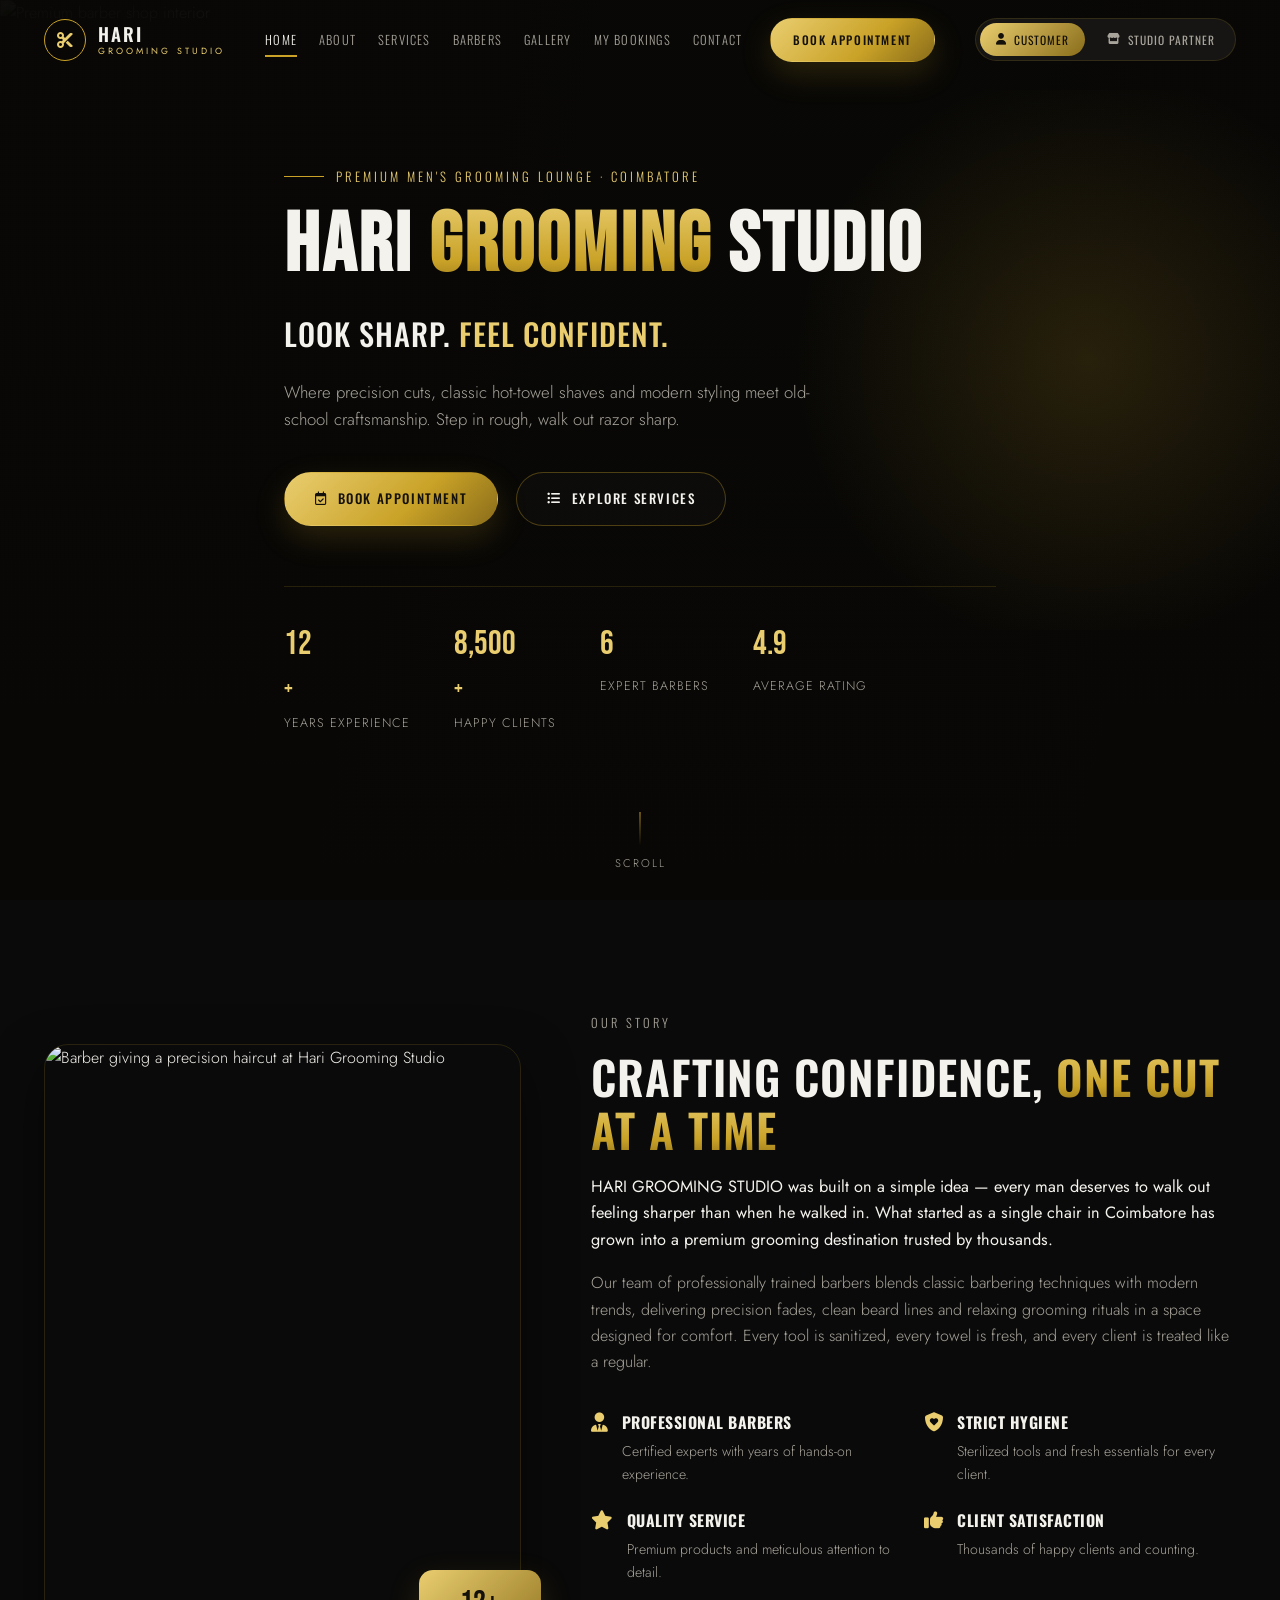
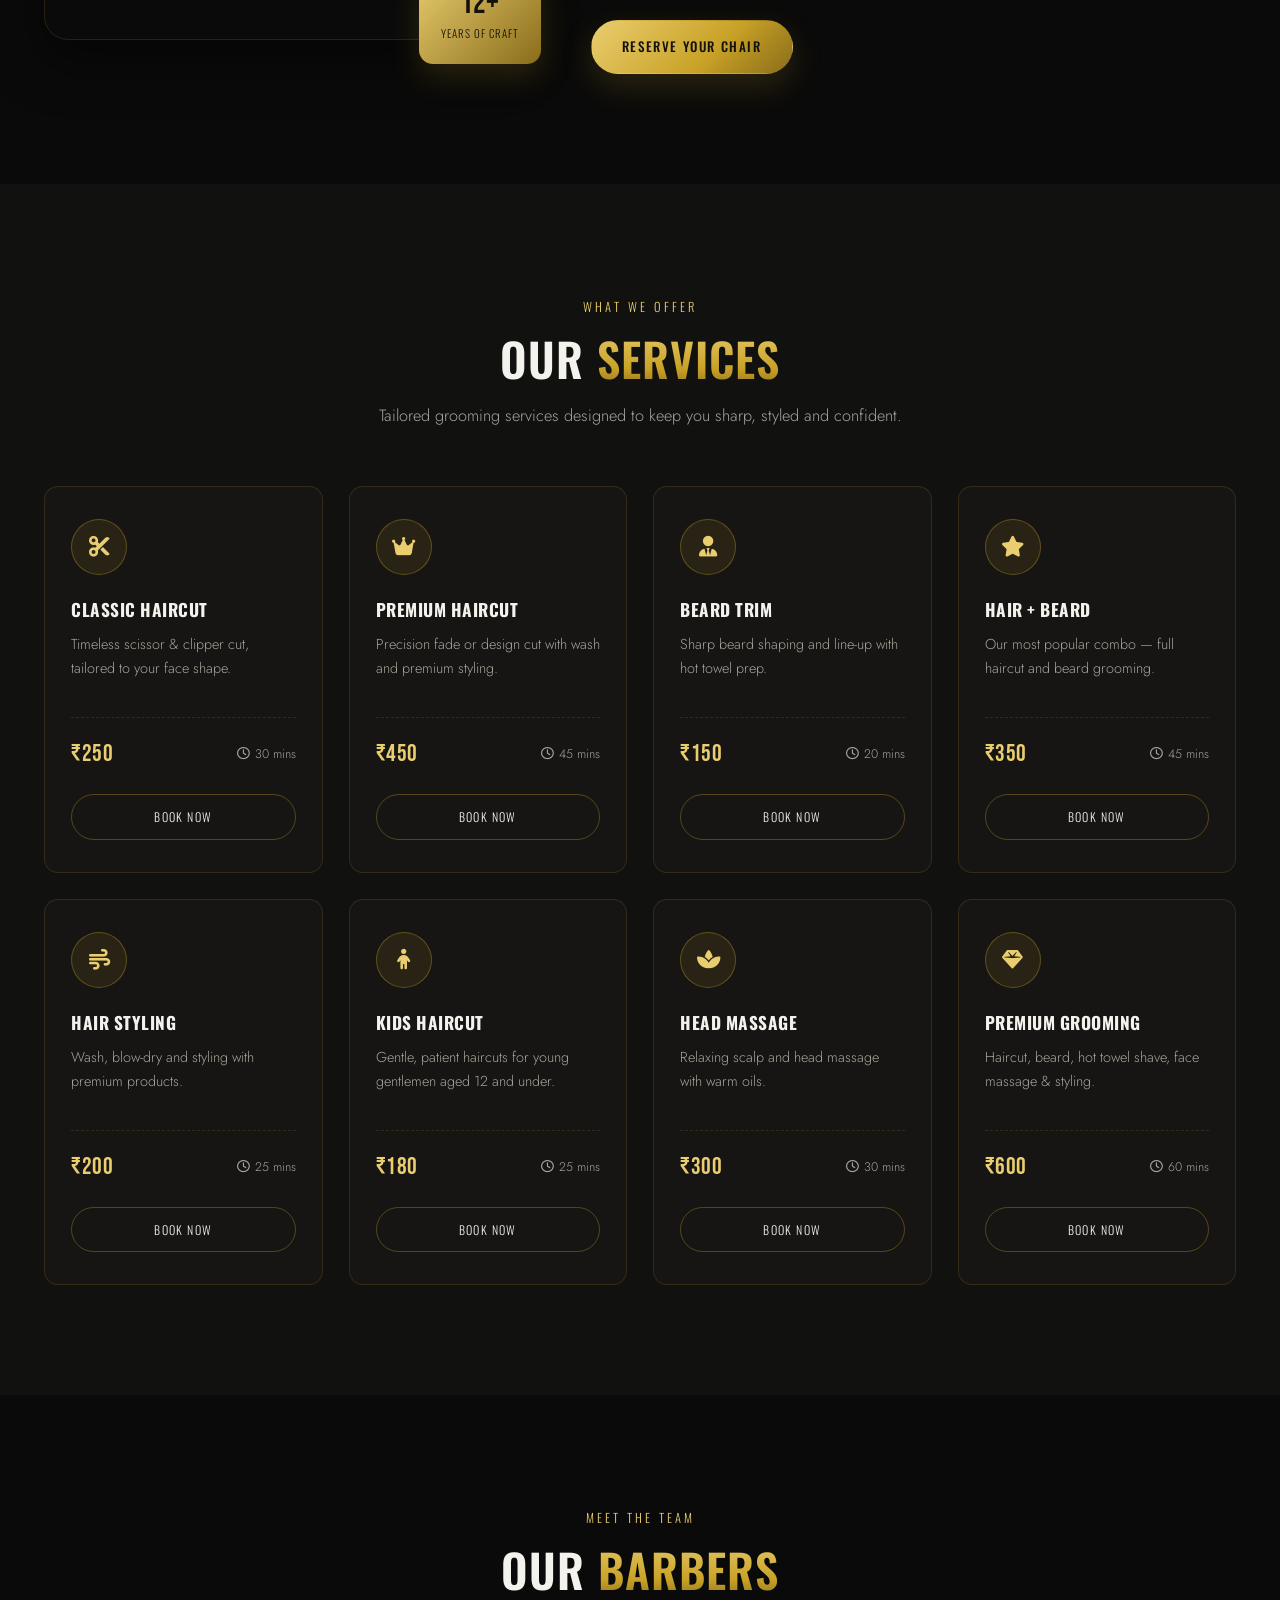
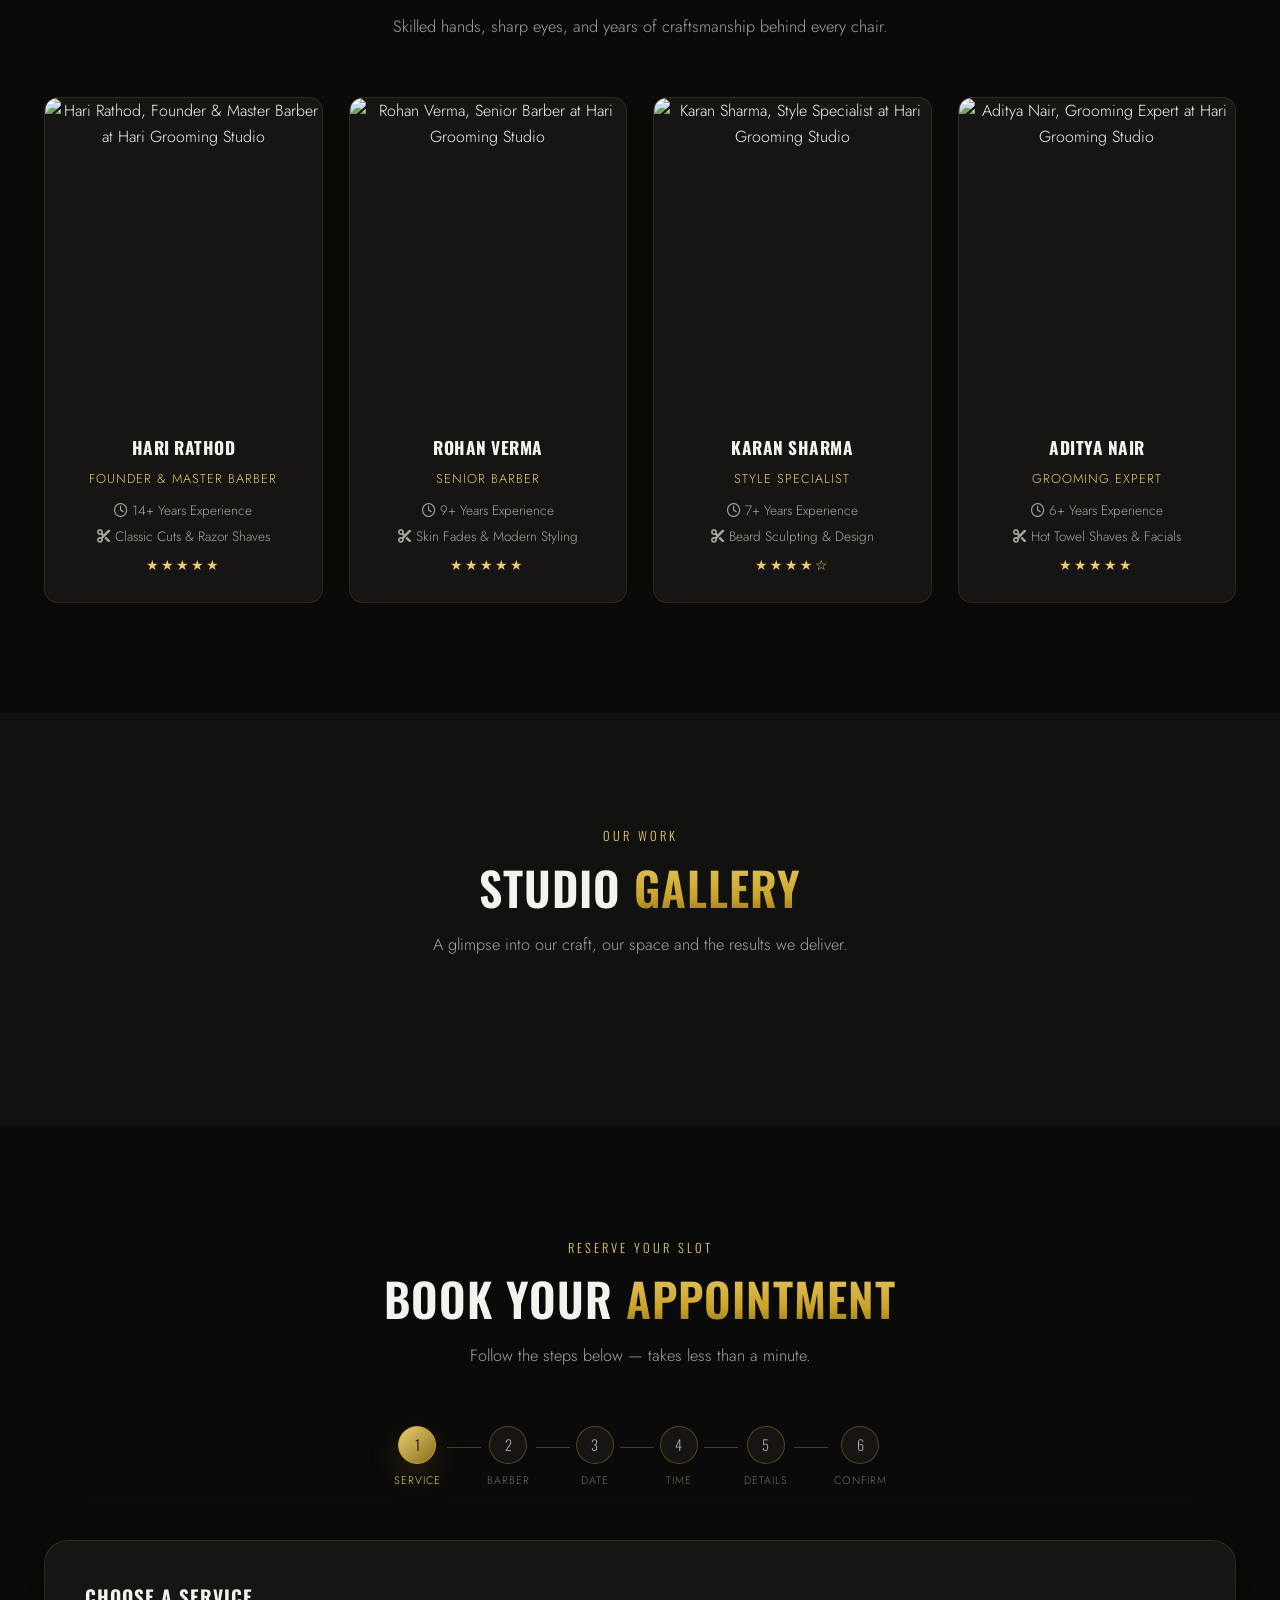
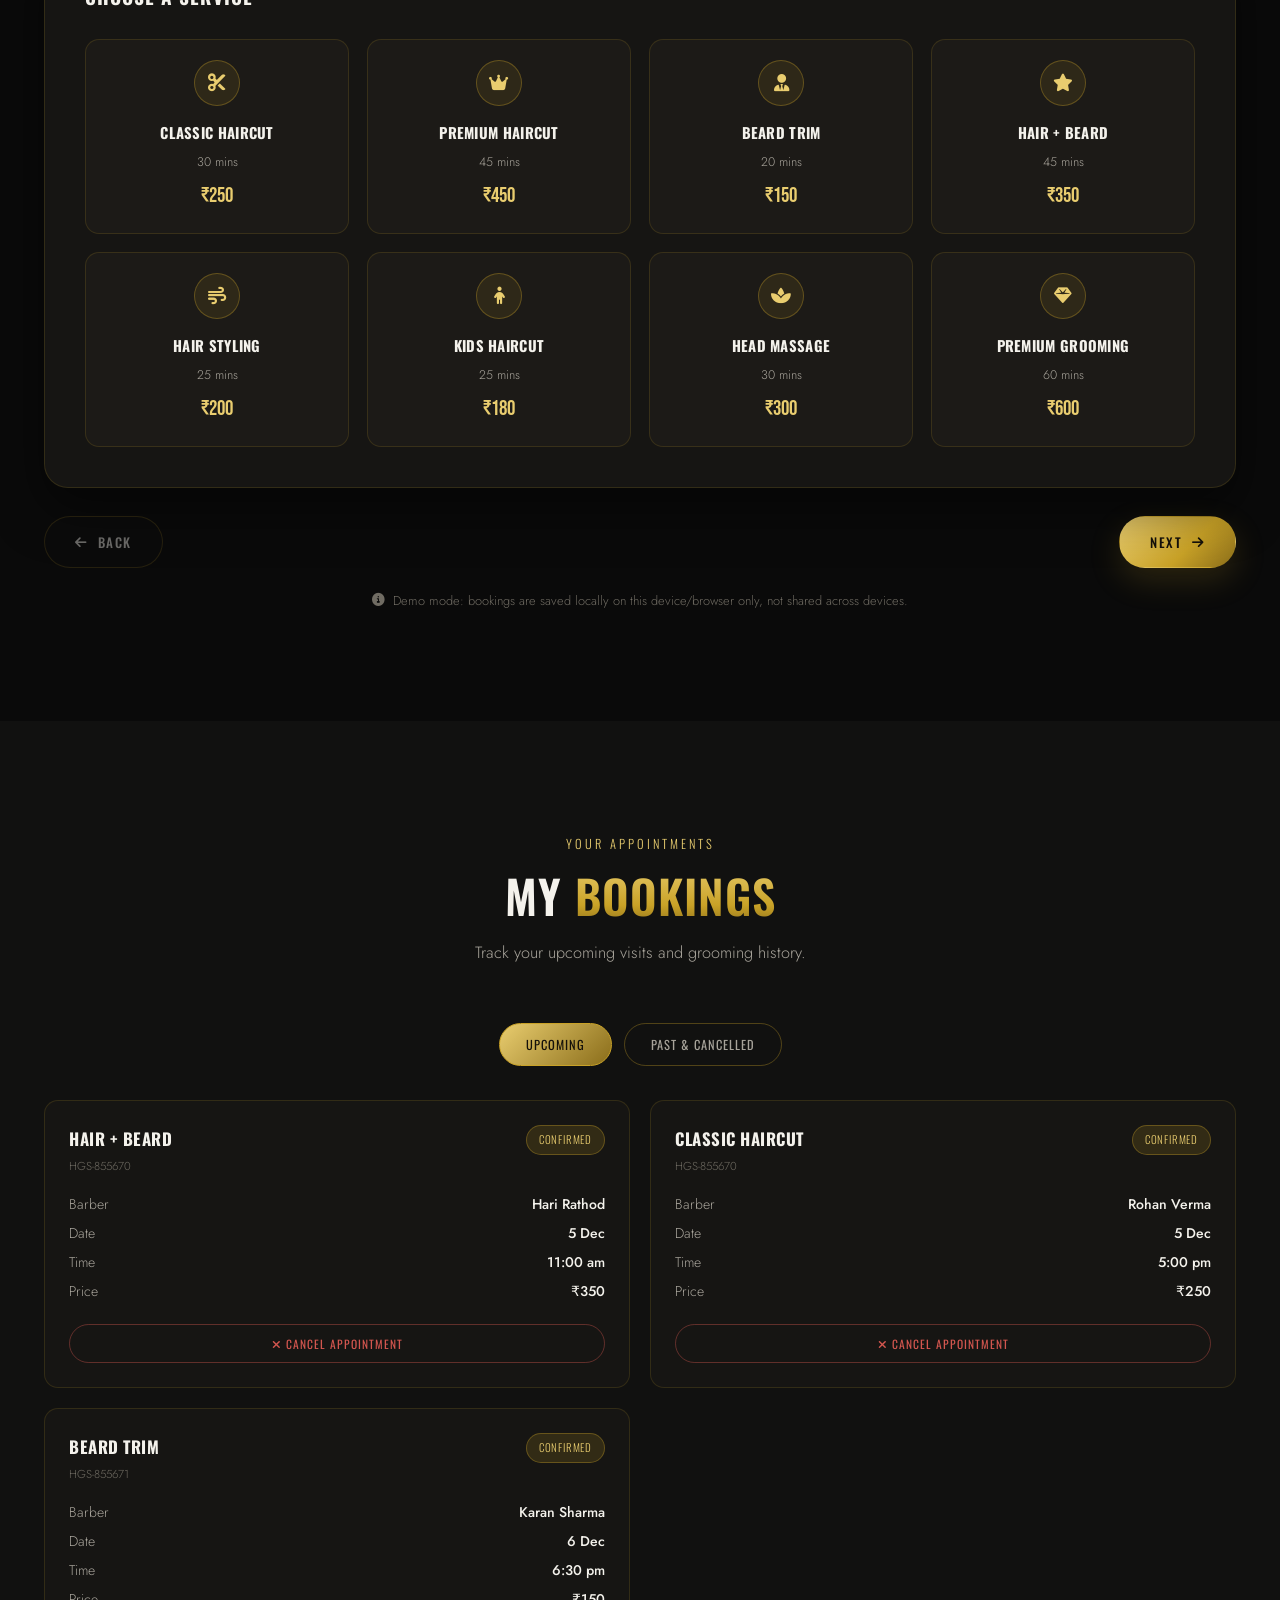
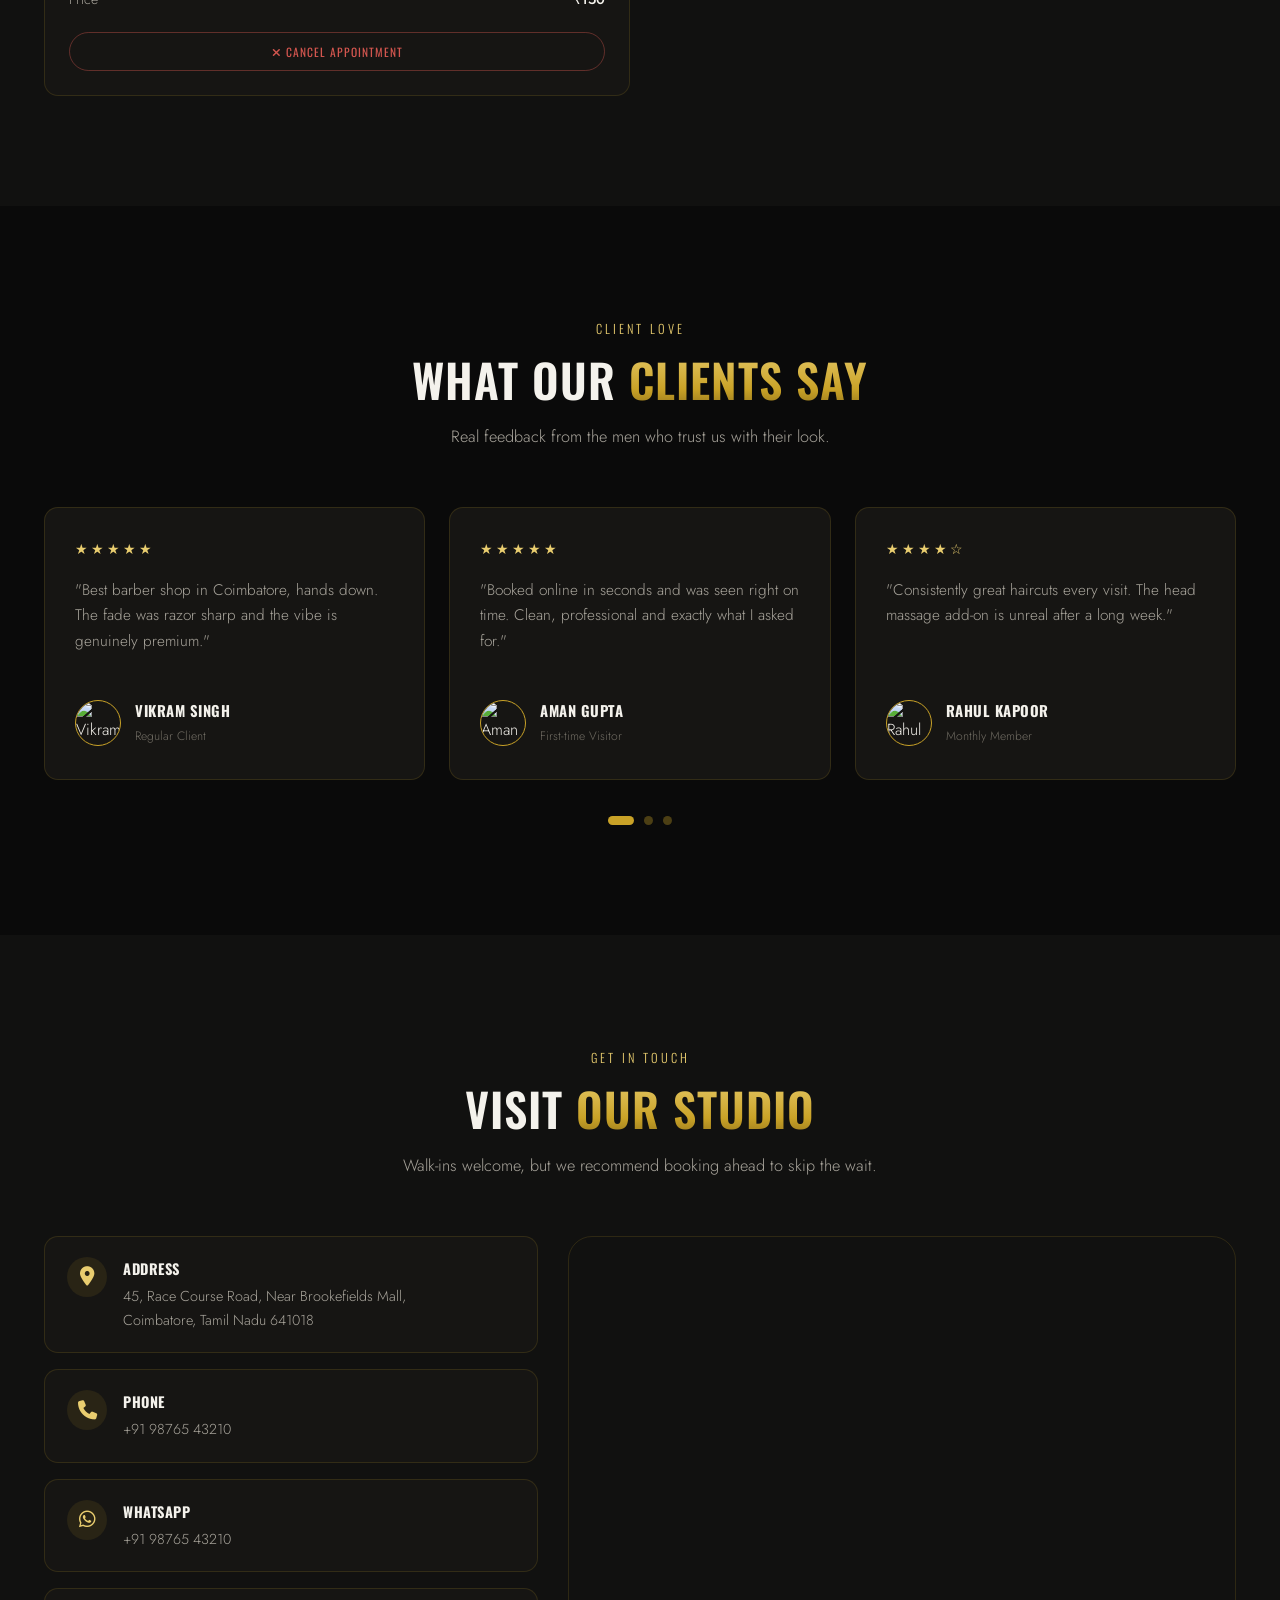
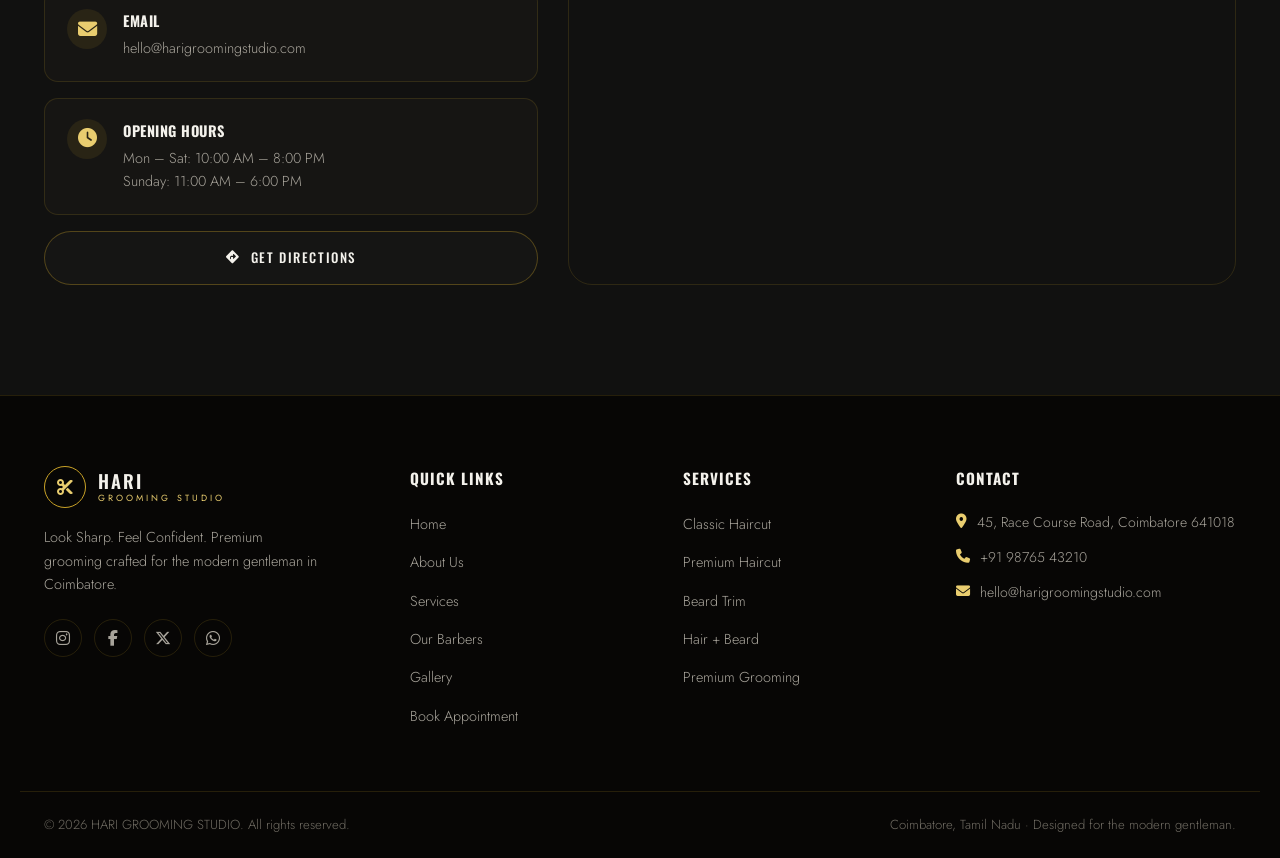
==== commit e8187798: "Add files via upload" ====
--- a/index.html
+++ b/index.html
@@ -3,29 +3,29 @@
 <head>
 <meta charset="UTF-8">
 <meta name="viewport" content="width=device-width, initial-scale=1.0">
-<title>HARI GROOMING STUDIO | Premium Barber Shop</title>
-<meta name="description" content="HARI GROOMING STUDIO — Look Sharp. Feel Confident. Premium haircuts, beard grooming and styling by expert barbers.">
-
-<!-- Google Fonts -->
+<title>HARI GROOMING STUDIO | Premium Barber Shop &amp; Booking Platform</title>
+<meta name="description" content="HARI GROOMING STUDIO — Look Sharp. Feel Confident. Premium haircuts, beard grooming and styling in Coimbatore. Book your appointment online.">
+
 <link rel="preconnect" href="https://fonts.googleapis.com">
 <link rel="preconnect" href="https://fonts.gstatic.com" crossorigin>
 <link href="https://fonts.googleapis.com/css2?family=Bebas+Neue&family=Oswald:wght@400;500;600;700&family=Jost:wght@300;400;500;600&display=swap" rel="stylesheet">
-
-<!-- Font Awesome -->
 <link rel="stylesheet" href="https://cdnjs.cloudflare.com/ajax/libs/font-awesome/6.5.1/css/all.min.css">
-
 <link rel="stylesheet" href="style.css">
 </head>
 <body>
 
-<!-- ===== PRELOADER ===== -->
-<div class="preloader" id="preloader">
-  <div class="preloader-mark">
-    <i class="fa-solid fa-scissors"></i>
-  </div>
+<!-- ===== LOADING SCREEN ===== -->
+<div class="loader" id="loader">
+  <div class="loader-scissors"><i class="fa-solid fa-scissors"></i></div>
+  <div class="loader-brand">HARI<span>GROOMING STUDIO</span></div>
+  <div class="loader-bar"><span id="loaderProgress"></span></div>
 </div>
 
-<!-- ===== HEADER / NAV ===== -->
+<!-- =========================================================
+     CUSTOMER APP
+========================================================= -->
+<div id="customerApp">
+
 <header class="site-header" id="siteHeader">
   <div class="nav-wrap container">
     <a href="#home" class="brand">
@@ -40,11 +40,16 @@
         <li><a href="#services" class="nav-link">Services</a></li>
         <li><a href="#barbers" class="nav-link">Barbers</a></li>
         <li><a href="#gallery" class="nav-link">Gallery</a></li>
-        <li><a href="#testimonials" class="nav-link">Reviews</a></li>
+        <li><a href="#mybookings" class="nav-link">My Bookings</a></li>
         <li><a href="#contact" class="nav-link">Contact</a></li>
       </ul>
-      <a href="#booking" class="btn btn-gold nav-cta">Book Now</a>
+      <a href="#booking" class="btn btn-gold nav-cta" id="navBookBtn">Book Appointment</a>
     </nav>
+
+    <div class="mode-switch" role="group" aria-label="Choose experience">
+      <button class="mode-pill active" id="modeCustomerBtn" type="button"><i class="fa-solid fa-user"></i> Customer</button>
+      <button class="mode-pill" id="modePartnerBtn" type="button"><i class="fa-solid fa-store"></i> Studio Partner</button>
+    </div>
 
     <button class="hamburger" id="hamburger" aria-label="Toggle menu" aria-expanded="false">
       <span></span><span></span><span></span>
@@ -55,14 +60,14 @@
 <!-- ===== HERO ===== -->
 <section class="hero" id="home">
   <div class="hero-bg">
-    <img src="https://images.unsplash.com/photo-1622286342621-4bd786c2447c?q=80&w=1920&auto=format&fit=crop" alt="Premium barber shop interior" loading="eager">
+    <img src="https://images.unsplash.com/photo-1622286342621-4bd786c2447c?q=80&w=1920&auto=format&fit=crop" alt="Premium barber shop interior" loading="eager" id="heroImg">
     <div class="hero-overlay"></div>
-  </div>
-
-  <div class="hero-stripes" aria-hidden="true"></div>
+    <div class="hero-glow"></div>
+    <div class="hero-particles" id="heroParticles" aria-hidden="true"></div>
+  </div>
 
   <div class="hero-content container">
-    <p class="eyebrow reveal-up"><span class="eyebrow-line"></span> Premium Men's Grooming Lounge</p>
+    <p class="eyebrow reveal-up"><span class="eyebrow-line"></span> Premium Men's Grooming Lounge · Coimbatore</p>
     <h1 class="hero-title reveal-up">
       HARI <span class="gold-text">GROOMING</span> STUDIO
     </h1>
@@ -72,37 +77,23 @@
       Step in rough, walk out razor sharp.
     </p>
     <div class="hero-actions reveal-up">
-      <a href="#booking" class="btn btn-gold">
+      <a href="#booking" class="btn btn-gold btn-shine">
         <i class="fa-regular fa-calendar-check"></i> Book Appointment
       </a>
       <a href="#services" class="btn btn-outline">
-        <i class="fa-solid fa-list-ul"></i> View Services
+        <i class="fa-solid fa-list-ul"></i> Explore Services
       </a>
     </div>
 
     <div class="hero-stats reveal-up">
-      <div class="stat">
-        <span class="stat-num" data-count="12">0</span><span class="stat-plus">+</span>
-        <span class="stat-label">Years Experience</span>
-      </div>
-      <div class="stat">
-        <span class="stat-num" data-count="8500">0</span><span class="stat-plus">+</span>
-        <span class="stat-label">Happy Clients</span>
-      </div>
-      <div class="stat">
-        <span class="stat-num" data-count="6">0</span>
-        <span class="stat-label">Expert Barbers</span>
-      </div>
-      <div class="stat">
-        <span class="stat-num" data-count="4.9">0</span>
-        <span class="stat-label">Average Rating</span>
-      </div>
-    </div>
-  </div>
-
-  <a href="#about" class="scroll-cue" aria-label="Scroll down">
-    <span></span> Scroll
-  </a>
+      <div class="stat"><span class="stat-num" data-count="12">0</span><span class="stat-plus">+</span><span class="stat-label">Years Experience</span></div>
+      <div class="stat"><span class="stat-num" data-count="8500">0</span><span class="stat-plus">+</span><span class="stat-label">Happy Clients</span></div>
+      <div class="stat"><span class="stat-num" data-count="6">0</span><span class="stat-label">Expert Barbers</span></div>
+      <div class="stat"><span class="stat-num" data-count="4.9">0</span><span class="stat-label">Average Rating</span></div>
+    </div>
+  </div>
+
+  <a href="#about" class="scroll-cue" aria-label="Scroll down"><span></span> Scroll</a>
 </section>
 
 <!-- ===== ABOUT ===== -->
@@ -110,57 +101,27 @@
   <div class="container about-grid">
     <div class="about-media reveal">
       <img src="https://images.unsplash.com/photo-1585747860715-2ba37e788b70?q=80&w=1200&auto=format&fit=crop" alt="Barber giving a precision haircut at Hari Grooming Studio">
-      <div class="about-badge">
-        <span class="about-badge-num">12+</span>
-        <span class="about-badge-text">Years of Craft</span>
-      </div>
-    </div>
-
+      <div class="about-badge"><span class="about-badge-num">12+</span><span class="about-badge-text">Years of Craft</span></div>
+    </div>
     <div class="about-content reveal">
       <p class="section-eyebrow">Our Story</p>
       <h2 class="section-title">Crafting Confidence, <span class="gold-text">One Cut at a Time</span></h2>
       <p class="section-lead">
         HARI GROOMING STUDIO was built on a simple idea — every man deserves to walk out feeling sharper
-        than when he walked in. What started as a single chair has grown into a premium grooming destination
-        trusted by thousands.
+        than when he walked in. What started as a single chair in Coimbatore has grown into a premium
+        grooming destination trusted by thousands.
       </p>
       <p>
         Our team of professionally trained barbers blends classic barbering techniques with modern trends,
         delivering precision fades, clean beard lines and relaxing grooming rituals in a space designed for
         comfort. Every tool is sanitized, every towel is fresh, and every client is treated like a regular.
       </p>
-
       <div class="about-features">
-        <div class="feature">
-          <i class="fa-solid fa-user-tie"></i>
-          <div>
-            <h4>Professional Barbers</h4>
-            <p>Certified experts with years of hands-on experience.</p>
-          </div>
-        </div>
-        <div class="feature">
-          <i class="fa-solid fa-shield-heart"></i>
-          <div>
-            <h4>Strict Hygiene</h4>
-            <p>Sterilized tools and fresh essentials for every client.</p>
-          </div>
-        </div>
-        <div class="feature">
-          <i class="fa-solid fa-star"></i>
-          <div>
-            <h4>Quality Service</h4>
-            <p>Premium products and meticulous attention to detail.</p>
-          </div>
-        </div>
-        <div class="feature">
-          <i class="fa-solid fa-thumbs-up"></i>
-          <div>
-            <h4>Client Satisfaction</h4>
-            <p>Thousands of happy clients and counting.</p>
-          </div>
-        </div>
-      </div>
-
+        <div class="feature"><i class="fa-solid fa-user-tie"></i><div><h4>Professional Barbers</h4><p>Certified experts with years of hands-on experience.</p></div></div>
+        <div class="feature"><i class="fa-solid fa-shield-heart"></i><div><h4>Strict Hygiene</h4><p>Sterilized tools and fresh essentials for every client.</p></div></div>
+        <div class="feature"><i class="fa-solid fa-star"></i><div><h4>Quality Service</h4><p>Premium products and meticulous attention to detail.</p></div></div>
+        <div class="feature"><i class="fa-solid fa-thumbs-up"></i><div><h4>Client Satisfaction</h4><p>Thousands of happy clients and counting.</p></div></div>
+      </div>
       <a href="#booking" class="btn btn-gold">Reserve Your Chair</a>
     </div>
   </div>
@@ -174,10 +135,7 @@
       <h2 class="section-title">Our <span class="gold-text">Services</span></h2>
       <p class="section-lead">Tailored grooming services designed to keep you sharp, styled and confident.</p>
     </div>
-
-    <div class="services-grid" id="servicesGrid">
-      <!-- Service cards injected by JS -->
-    </div>
+    <div class="services-grid" id="servicesGrid"></div>
   </div>
 </section>
 
@@ -189,10 +147,7 @@
       <h2 class="section-title">Our <span class="gold-text">Barbers</span></h2>
       <p class="section-lead">Skilled hands, sharp eyes, and years of craftsmanship behind every chair.</p>
     </div>
-
-    <div class="barbers-grid" id="barbersGrid">
-      <!-- Barber cards injected by JS -->
-    </div>
+    <div class="barbers-grid" id="barbersGrid"></div>
   </div>
 </section>
 
@@ -204,14 +159,10 @@
       <h2 class="section-title">Studio <span class="gold-text">Gallery</span></h2>
       <p class="section-lead">A glimpse into our craft, our space and the results we deliver.</p>
     </div>
-
-    <div class="gallery-grid" id="galleryGrid">
-      <!-- Gallery items injected by JS -->
-    </div>
-  </div>
-</section>
-
-<!-- Lightbox -->
+    <div class="gallery-grid" id="galleryGrid"></div>
+  </div>
+</section>
+
 <div class="lightbox" id="lightbox">
   <button class="lightbox-close" id="lightboxClose" aria-label="Close preview"><i class="fa-solid fa-xmark"></i></button>
   <button class="lightbox-nav lightbox-prev" id="lightboxPrev" aria-label="Previous image"><i class="fa-solid fa-chevron-left"></i></button>
@@ -220,127 +171,154 @@
   <p class="lightbox-caption" id="lightboxCaption"></p>
 </div>
 
-<!-- ===== BOOKING ===== -->
+<!-- ===== BOOKING WIZARD ===== -->
 <section class="booking section" id="booking">
-  <div class="container booking-grid">
-    <div class="booking-info reveal">
+  <div class="container">
+    <div class="section-head center">
       <p class="section-eyebrow">Reserve Your Slot</p>
       <h2 class="section-title">Book Your <span class="gold-text">Appointment</span></h2>
-      <p class="section-lead">
-        Choose your service, favorite barber and preferred time — we'll take care of the rest.
-        Confirmation is instant.
-      </p>
-
-      <ul class="booking-points">
-        <li><i class="fa-solid fa-check"></i> Instant appointment confirmation</li>
-        <li><i class="fa-solid fa-check"></i> Choose your preferred barber</li>
-        <li><i class="fa-solid fa-check"></i> Flexible time slots, 7 days a week</li>
-        <li><i class="fa-solid fa-check"></i> Free cancellation up to 2 hours before</li>
-      </ul>
-
-      <div class="booking-call">
-        <i class="fa-solid fa-phone-volume"></i>
-        <div>
-          <span>Prefer to call?</span>
-          <a href="tel:+911234567890">+91 12345 67890</a>
+      <p class="section-lead">Follow the steps below — takes less than a minute.</p>
+    </div>
+
+    <!-- Step indicator -->
+    <div class="wizard-steps" id="wizardSteps">
+      <div class="wizard-step active" data-step="1"><span class="wizard-dot">1</span><span class="wizard-label">Service</span></div>
+      <div class="wizard-line"></div>
+      <div class="wizard-step" data-step="2"><span class="wizard-dot">2</span><span class="wizard-label">Barber</span></div>
+      <div class="wizard-line"></div>
+      <div class="wizard-step" data-step="3"><span class="wizard-dot">3</span><span class="wizard-label">Date</span></div>
+      <div class="wizard-line"></div>
+      <div class="wizard-step" data-step="4"><span class="wizard-dot">4</span><span class="wizard-label">Time</span></div>
+      <div class="wizard-line"></div>
+      <div class="wizard-step" data-step="5"><span class="wizard-dot">5</span><span class="wizard-label">Details</span></div>
+      <div class="wizard-line"></div>
+      <div class="wizard-step" data-step="6"><span class="wizard-dot">6</span><span class="wizard-label">Confirm</span></div>
+    </div>
+
+    <div class="wizard-panel-wrap">
+
+      <!-- STEP 1: SERVICE -->
+      <div class="wizard-panel active" data-panel="1">
+        <h3 class="wizard-panel-title">Choose a Service</h3>
+        <div class="picker-grid" id="wizardServiceGrid"></div>
+      </div>
+
+      <!-- STEP 2: BARBER -->
+      <div class="wizard-panel" data-panel="2">
+        <h3 class="wizard-panel-title">Choose Your Barber</h3>
+        <div class="picker-grid barber-picker-grid" id="wizardBarberGrid"></div>
+      </div>
+
+      <!-- STEP 3: DATE -->
+      <div class="wizard-panel" data-panel="3">
+        <h3 class="wizard-panel-title">Choose a Date</h3>
+        <div class="date-strip" id="dateStrip"></div>
+      </div>
+
+      <!-- STEP 4: TIME -->
+      <div class="wizard-panel" data-panel="4">
+        <h3 class="wizard-panel-title">Choose a Time Slot</h3>
+        <div class="slot-legend">
+          <span><i class="dot dot-available"></i> Available</span>
+          <span><i class="dot dot-selected"></i> Selected</span>
+          <span><i class="dot dot-booked"></i> Booked</span>
         </div>
-      </div>
-    </div>
-
-    <form class="booking-form reveal" id="bookingForm" novalidate>
-      <h3>Confirm Appointment</h3>
-
-      <div class="form-row">
-        <div class="form-group">
-          <label for="custName">Full Name <span>*</span></label>
-          <input type="text" id="custName" name="custName" placeholder="e.g. Arjun Mehta" autocomplete="name">
-          <span class="error-msg" id="err-custName"></span>
-        </div>
-        <div class="form-group">
-          <label for="custPhone">Mobile Number <span>*</span></label>
-          <input type="tel" id="custPhone" name="custPhone" placeholder="e.g. 9876543210" autocomplete="tel">
-          <span class="error-msg" id="err-custPhone"></span>
-        </div>
-      </div>
-
-      <div class="form-row">
-        <div class="form-group">
-          <label for="custService">Select Service <span>*</span></label>
-          <select id="custService" name="custService">
-            <option value="">Choose a service</option>
-          </select>
-          <span class="error-msg" id="err-custService"></span>
-        </div>
-        <div class="form-group">
-          <label for="custBarber">Select Barber <span>*</span></label>
-          <select id="custBarber" name="custBarber">
-            <option value="">Any available barber</option>
-          </select>
-          <span class="error-msg" id="err-custBarber"></span>
-        </div>
-      </div>
-
-      <div class="form-row">
-        <div class="form-group">
-          <label for="custDate">Select Date <span>*</span></label>
-          <input type="date" id="custDate" name="custDate">
-          <span class="error-msg" id="err-custDate"></span>
-        </div>
-        <div class="form-group">
-          <label for="custTime">Select Time <span>*</span></label>
-          <input type="time" id="custTime" name="custTime">
-          <span class="error-msg" id="err-custTime"></span>
-        </div>
-      </div>
-
-      <div class="form-group">
-        <label for="custMessage">Additional Message</label>
-        <textarea id="custMessage" name="custMessage" rows="3" placeholder="Anything specific you'd like us to know? (optional)"></textarea>
-      </div>
-
-      <button type="submit" class="btn btn-gold btn-block">
-        <i class="fa-regular fa-calendar-check"></i> Confirm Appointment
-      </button>
-
-      <p class="form-note"><i class="fa-solid fa-lock"></i> Your details are safe and only used to confirm your booking.</p>
-    </form>
-  </div>
-</section>
-
-<!-- Confirmation Modal -->
-<div class="modal-overlay" id="confirmModal">
-  <div class="modal-box">
-    <button class="modal-close" id="modalClose" aria-label="Close"><i class="fa-solid fa-xmark"></i></button>
-    <div class="modal-icon"><i class="fa-solid fa-check"></i></div>
-    <h3>Appointment Confirmed!</h3>
-    <p>Thank you<span id="modalName"></span> — your appointment has been booked successfully.</p>
-    <div class="modal-details" id="modalDetails"></div>
-    <p class="modal-sub">A confirmation has been saved. We look forward to seeing you at HARI GROOMING STUDIO.</p>
-    <button class="btn btn-gold" id="modalDone">Done</button>
+        <div id="slotGroups"></div>
+      </div>
+
+      <!-- STEP 5: DETAILS -->
+      <div class="wizard-panel" data-panel="5">
+        <h3 class="wizard-panel-title">Your Details</h3>
+        <form id="detailsForm" novalidate class="details-form">
+          <div class="form-group">
+            <label for="custName">Full Name <span>*</span></label>
+            <input type="text" id="custName" placeholder="e.g. Arjun Mehta" autocomplete="name">
+            <span class="error-msg" id="err-custName"></span>
+          </div>
+          <div class="form-group">
+            <label for="custPhone">Mobile Number <span>*</span></label>
+            <input type="tel" id="custPhone" placeholder="e.g. 9876543210" autocomplete="tel">
+            <span class="error-msg" id="err-custPhone"></span>
+          </div>
+          <div class="form-group">
+            <label for="custMessage">Additional Message</label>
+            <textarea id="custMessage" rows="3" placeholder="Anything specific you'd like us to know? (optional)"></textarea>
+          </div>
+        </form>
+      </div>
+
+      <!-- STEP 6: CONFIRM -->
+      <div class="wizard-panel" data-panel="6">
+        <h3 class="wizard-panel-title">Booking Summary</h3>
+        <div class="summary-card" id="summaryCard"></div>
+        <button type="button" class="btn btn-gold btn-block btn-shine" id="confirmBookingBtn">
+          <i class="fa-regular fa-calendar-check"></i> Confirm Appointment
+        </button>
+      </div>
+
+    </div>
+
+    <div class="wizard-nav">
+      <button type="button" class="btn btn-outline" id="wizardBackBtn" disabled><i class="fa-solid fa-arrow-left"></i> Back</button>
+      <button type="button" class="btn btn-gold" id="wizardNextBtn">Next <i class="fa-solid fa-arrow-right"></i></button>
+    </div>
+
+    <p class="demo-note"><i class="fa-solid fa-circle-info"></i> Demo mode: bookings are saved locally on this device/browser only, not shared across devices.</p>
+  </div>
+</section>
+
+<!-- Booking success overlay (scissors + confirmation animation) -->
+<div class="success-overlay" id="successOverlay">
+  <div class="success-stage" id="successStage">
+    <div class="success-scissors"><i class="fa-solid fa-scissors"></i></div>
+    <div class="success-snip" id="successSnip"></div>
+  </div>
+  <div class="success-check" id="successCheck"><i class="fa-solid fa-check"></i></div>
+  <div class="success-result" id="successResult">
+    <h3>Appointment Confirmed</h3>
+    <p class="success-id" id="successId"></p>
+    <div class="success-details" id="successDetails"></div>
+    <div class="success-actions">
+      <button type="button" class="btn btn-gold" id="viewBookingBtn">View My Booking</button>
+      <button type="button" class="btn btn-outline" id="backHomeBtn">Back to Home</button>
+    </div>
   </div>
 </div>
 
+<!-- ===== MY BOOKINGS ===== -->
+<section class="mybookings section section-alt" id="mybookings">
+  <div class="container">
+    <div class="section-head center">
+      <p class="section-eyebrow">Your Appointments</p>
+      <h2 class="section-title">My <span class="gold-text">Bookings</span></h2>
+      <p class="section-lead">Track your upcoming visits and grooming history.</p>
+    </div>
+
+    <div class="bookings-tabs">
+      <button class="bookings-tab active" data-tab="upcoming">Upcoming</button>
+      <button class="bookings-tab" data-tab="past">Past &amp; Cancelled</button>
+    </div>
+
+    <div id="upcomingBookings" class="bookings-list"></div>
+    <div id="pastBookings" class="bookings-list hidden"></div>
+  </div>
+</section>
+
 <!-- ===== TESTIMONIALS ===== -->
-<section class="testimonials section section-alt" id="testimonials">
+<section class="testimonials section" id="testimonials">
   <div class="container">
     <div class="section-head center">
       <p class="section-eyebrow">Client Love</p>
       <h2 class="section-title">What Our <span class="gold-text">Clients Say</span></h2>
       <p class="section-lead">Real feedback from the men who trust us with their look.</p>
     </div>
-
-    <div class="testimonials-track-wrap">
-      <div class="testimonials-track" id="testimonialsTrack">
-        <!-- Testimonial cards injected by JS -->
-      </div>
-    </div>
-
+    <div class="testimonials-track-wrap"><div class="testimonials-track" id="testimonialsTrack"></div></div>
     <div class="testimonial-dots" id="testimonialDots"></div>
   </div>
 </section>
 
 <!-- ===== CONTACT ===== -->
-<section class="contact section" id="contact">
+<section class="contact section section-alt" id="contact">
   <div class="container">
     <div class="section-head center">
       <p class="section-eyebrow">Get In Touch</p>
@@ -350,60 +328,20 @@
 
     <div class="contact-grid">
       <div class="contact-cards reveal">
-        <div class="contact-card">
-          <i class="fa-solid fa-location-dot"></i>
-          <div>
-            <h4>Address</h4>
-            <p>12, MG Road, Near City Mall,<br>Bengaluru, Karnataka 560001</p>
-          </div>
-        </div>
-        <div class="contact-card">
-          <i class="fa-solid fa-phone"></i>
-          <div>
-            <h4>Phone</h4>
-            <p><a href="tel:+911234567890">+91 12345 67890</a></p>
-          </div>
-        </div>
-        <div class="contact-card">
-          <i class="fa-brands fa-whatsapp"></i>
-          <div>
-            <h4>WhatsApp</h4>
-            <p><a href="https://wa.me/911234567890" target="_blank" rel="noopener">+91 12345 67890</a></p>
-          </div>
-        </div>
-        <div class="contact-card">
-          <i class="fa-solid fa-envelope"></i>
-          <div>
-            <h4>Email</h4>
-            <p><a href="mailto:hello@harigroomingstudio.com">hello@harigroomingstudio.com</a></p>
-          </div>
-        </div>
-        <div class="contact-card">
-          <i class="fa-solid fa-clock"></i>
-          <div>
-            <h4>Opening Hours</h4>
-            <p>Mon – Sat: 10:00 AM – 9:00 PM<br>Sunday: 11:00 AM – 6:00 PM</p>
-          </div>
-        </div>
-
-        <a href="https://maps.google.com/?q=MG+Road+Bengaluru" target="_blank" rel="noopener" class="btn btn-outline btn-block">
-          <i class="fa-solid fa-diamond-turn-right"></i> Get Directions
-        </a>
-      </div>
-
+        <div class="contact-card"><i class="fa-solid fa-location-dot"></i><div><h4>Address</h4><p>45, Race Course Road, Near Brookefields Mall,<br>Coimbatore, Tamil Nadu 641018</p></div></div>
+        <div class="contact-card"><i class="fa-solid fa-phone"></i><div><h4>Phone</h4><p><a href="tel:+919876543210">+91 98765 43210</a></p></div></div>
+        <div class="contact-card"><i class="fa-brands fa-whatsapp"></i><div><h4>WhatsApp</h4><p><a href="https://wa.me/919876543210" target="_blank" rel="noopener">+91 98765 43210</a></p></div></div>
+        <div class="contact-card"><i class="fa-solid fa-envelope"></i><div><h4>Email</h4><p><a href="mailto:hello@harigroomingstudio.com">hello@harigroomingstudio.com</a></p></div></div>
+        <div class="contact-card"><i class="fa-solid fa-clock"></i><div><h4>Opening Hours</h4><p>Mon – Sat: 10:00 AM – 8:00 PM<br>Sunday: 11:00 AM – 6:00 PM</p></div></div>
+        <a href="https://maps.google.com/?q=Race+Course+Road+Coimbatore+Tamil+Nadu" target="_blank" rel="noopener" class="btn btn-outline btn-block"><i class="fa-solid fa-diamond-turn-right"></i> Get Directions</a>
+      </div>
       <div class="contact-map reveal">
-        <iframe
-          title="HARI GROOMING STUDIO Location"
-          src="https://maps.google.com/maps?q=MG%20Road%2C%20Bengaluru&t=&z=14&ie=UTF8&iwloc=&output=embed"
-          loading="lazy"
-          referrerpolicy="no-referrer-when-downgrade">
-        </iframe>
-      </div>
-    </div>
-  </div>
-</section>
-
-<!-- ===== FOOTER ===== -->
+        <iframe title="HARI GROOMING STUDIO Location" src="https://maps.google.com/maps?q=Race%20Course%20Road%2C%20Coimbatore%2C%20Tamil%20Nadu&t=&z=13&ie=UTF8&iwloc=&output=embed" loading="lazy" referrerpolicy="no-referrer-when-downgrade"></iframe>
+      </div>
+    </div>
+  </div>
+</section>
+
 <footer class="site-footer">
   <div class="container footer-grid">
     <div class="footer-brand">
@@ -411,15 +349,14 @@
         <span class="brand-mark"><i class="fa-solid fa-scissors"></i></span>
         <span class="brand-text">HARI<span>GROOMING STUDIO</span></span>
       </a>
-      <p>Look Sharp. Feel Confident. Premium grooming crafted for the modern gentleman.</p>
+      <p>Look Sharp. Feel Confident. Premium grooming crafted for the modern gentleman in Coimbatore.</p>
       <div class="footer-social">
         <a href="#" aria-label="Instagram"><i class="fa-brands fa-instagram"></i></a>
         <a href="#" aria-label="Facebook"><i class="fa-brands fa-facebook-f"></i></a>
         <a href="#" aria-label="X"><i class="fa-brands fa-x-twitter"></i></a>
-        <a href="https://wa.me/911234567890" target="_blank" rel="noopener" aria-label="WhatsApp"><i class="fa-brands fa-whatsapp"></i></a>
-      </div>
-    </div>
-
+        <a href="https://wa.me/919876543210" target="_blank" rel="noopener" aria-label="WhatsApp"><i class="fa-brands fa-whatsapp"></i></a>
+      </div>
+    </div>
     <div class="footer-col">
       <h4>Quick Links</h4>
       <ul>
@@ -431,7 +368,6 @@
         <li><a href="#booking">Book Appointment</a></li>
       </ul>
     </div>
-
     <div class="footer-col">
       <h4>Services</h4>
       <ul>
@@ -442,24 +378,106 @@
         <li><a href="#services">Premium Grooming</a></li>
       </ul>
     </div>
-
     <div class="footer-col">
       <h4>Contact</h4>
       <ul class="footer-contact">
-        <li><i class="fa-solid fa-location-dot"></i> 12, MG Road, Bengaluru 560001</li>
-        <li><i class="fa-solid fa-phone"></i> +91 12345 67890</li>
+        <li><i class="fa-solid fa-location-dot"></i> 45, Race Course Road, Coimbatore 641018</li>
+        <li><i class="fa-solid fa-phone"></i> +91 98765 43210</li>
         <li><i class="fa-solid fa-envelope"></i> hello@harigroomingstudio.com</li>
       </ul>
     </div>
   </div>
-
   <div class="footer-bottom">
     <p>&copy; <span id="year"></span> HARI GROOMING STUDIO. All rights reserved.</p>
-    <p>Designed for the modern gentleman.</p>
+    <p>Coimbatore, Tamil Nadu · Designed for the modern gentleman.</p>
   </div>
 </footer>
 
 <a href="#home" class="back-to-top" id="backToTop" aria-label="Back to top"><i class="fa-solid fa-arrow-up"></i></a>
+
+</div><!-- /#customerApp -->
+
+<!-- =========================================================
+     STUDIO PARTNER APP
+========================================================= -->
+<div id="partnerApp" class="hidden">
+  <header class="partner-header">
+    <div class="partner-header-left">
+      <span class="brand-mark"><i class="fa-solid fa-scissors"></i></span>
+      <div class="brand-text">HARI<span>GROOMING STUDIO · PARTNER</span></div>
+    </div>
+    <div class="partner-header-right">
+      <span class="partner-demo-badge"><i class="fa-solid fa-circle-info"></i> Local demo data</span>
+      <button class="btn btn-outline" id="exitPartnerBtn"><i class="fa-solid fa-arrow-left"></i> Back to Customer Site</button>
+    </div>
+  </header>
+
+  <div class="partner-shell">
+    <nav class="partner-sidebar" id="partnerSidebar">
+      <button class="partner-tab active" data-tab="overview"><i class="fa-solid fa-gauge-high"></i> Overview</button>
+      <button class="partner-tab" data-tab="bookings"><i class="fa-solid fa-calendar-check"></i> Bookings</button>
+      <button class="partner-tab" data-tab="calendar"><i class="fa-solid fa-calendar-days"></i> Calendar</button>
+      <button class="partner-tab" data-tab="services"><i class="fa-solid fa-scissors"></i> Services</button>
+      <button class="partner-tab" data-tab="barbers"><i class="fa-solid fa-user-tie"></i> Barbers</button>
+      <button class="partner-tab" data-tab="customers"><i class="fa-solid fa-users"></i> Customers</button>
+      <button class="partner-tab" data-tab="settings"><i class="fa-solid fa-gear"></i> Settings</button>
+    </nav>
+
+    <main class="partner-main">
+
+      <section class="partner-view active" data-view="overview">
+        <h2 class="partner-view-title">Studio Overview</h2>
+        <div class="partner-cards" id="overviewCards"></div>
+        <h3 class="partner-sub-title">Recent Bookings</h3>
+        <div class="partner-bookings-list" id="overviewRecentBookings"></div>
+      </section>
+
+      <section class="partner-view" data-view="bookings">
+        <h2 class="partner-view-title">Manage Bookings</h2>
+        <div class="partner-filter-row">
+          <button class="chip active" data-filter="all">All</button>
+          <button class="chip" data-filter="confirmed">Confirmed</button>
+          <button class="chip" data-filter="completed">Completed</button>
+          <button class="chip" data-filter="cancelled">Cancelled</button>
+        </div>
+        <div class="partner-bookings-list" id="partnerBookingsList"></div>
+      </section>
+
+      <section class="partner-view" data-view="calendar">
+        <h2 class="partner-view-title">Weekly Calendar</h2>
+        <div class="calendar-week" id="calendarWeek"></div>
+      </section>
+
+      <section class="partner-view" data-view="services">
+        <h2 class="partner-view-title">Manage Services</h2>
+        <div class="partner-service-list" id="partnerServiceList"></div>
+      </section>
+
+      <section class="partner-view" data-view="barbers">
+        <h2 class="partner-view-title">Manage Barbers</h2>
+        <div class="partner-barber-list" id="partnerBarberList"></div>
+      </section>
+
+      <section class="partner-view" data-view="customers">
+        <h2 class="partner-view-title">Customers</h2>
+        <div class="partner-customer-list" id="partnerCustomerList"></div>
+      </section>
+
+      <section class="partner-view" data-view="settings">
+        <h2 class="partner-view-title">Studio Settings</h2>
+        <form class="settings-form" id="settingsForm">
+          <div class="form-group"><label>Studio Name</label><input type="text" id="setStudioName"></div>
+          <div class="form-group"><label>Address</label><input type="text" id="setAddress"></div>
+          <div class="form-group"><label>Phone</label><input type="text" id="setPhone"></div>
+          <div class="form-group"><label>Opening Hours</label><input type="text" id="setHours"></div>
+          <button type="submit" class="btn btn-gold">Save Settings</button>
+          <span class="save-confirm" id="settingsSaved">Saved!</span>
+        </form>
+      </section>
+
+    </main>
+  </div>
+</div>
 
 <script src="script.js"></script>
 </body>
--- a/style.css
+++ b/style.css
@@ -1,6 +1,6 @@
 /* =========================================================
    HARI GROOMING STUDIO — style.css
-   Premium dark & gold barber shop theme
+   Premium dark & gold barber shop platform
 ========================================================= */
 
 :root {
@@ -20,6 +20,9 @@
   --text-muted: #a8a49b;
   --text-faint: #706c63;
 
+  --success: #4caf78;
+  --danger: #d3564f;
+
   --font-display: 'Bebas Neue', sans-serif;
   --font-heading: 'Oswald', sans-serif;
   --font-body: 'Jost', sans-serif;
@@ -34,257 +37,84 @@
   --ease: cubic-bezier(0.22, 1, 0.36, 1);
 }
 
-/* ---------- Reset ---------- */
 * { margin: 0; padding: 0; box-sizing: border-box; }
-
-html {
-  scroll-behavior: smooth;
-  scroll-padding-top: 84px;
-}
-
-body {
-  background: var(--bg);
-  color: var(--text);
-  font-family: var(--font-body);
-  font-weight: 300;
-  line-height: 1.65;
-  overflow-x: hidden;
-  -webkit-font-smoothing: antialiased;
-}
-
+html { scroll-behavior: smooth; scroll-padding-top: 84px; }
+body { background: var(--bg); color: var(--text); font-family: var(--font-body); font-weight: 300; line-height: 1.65; overflow-x: hidden; -webkit-font-smoothing: antialiased; }
 img { max-width: 100%; display: block; }
 a { text-decoration: none; color: inherit; }
 ul { list-style: none; }
 button { font-family: inherit; cursor: pointer; border: none; background: none; }
 input, select, textarea { font-family: inherit; }
-
 ::selection { background: var(--gold); color: #100d05; }
-
-:focus-visible {
-  outline: 2px solid var(--gold-light);
-  outline-offset: 3px;
-}
-
-.container {
-  width: 100%;
-  max-width: 1240px;
-  margin: 0 auto;
-  padding: 0 24px;
-}
-
+:focus-visible { outline: 2px solid var(--gold-light); outline-offset: 3px; }
+.hidden { display: none !important; }
+
+.container { width: 100%; max-width: 1240px; margin: 0 auto; padding: 0 24px; }
 .section { padding: 110px 0; position: relative; }
 .section-alt { background: var(--bg-alt); }
 
-.gold-text {
-  background: linear-gradient(180deg, var(--gold-light), var(--gold) 65%, var(--gold-dark));
-  -webkit-background-clip: text;
-  background-clip: text;
-  color: transparent;
-}
+.gold-text { background: linear-gradient(180deg, var(--gold-light), var(--gold) 65%, var(--gold-dark)); -webkit-background-clip: text; background-clip: text; color: transparent; }
 
 .section-head { max-width: 640px; margin-bottom: 56px; }
 .section-head.center { margin-left: auto; margin-right: auto; text-align: center; }
-
-.section-eyebrow {
-  display: inline-flex;
-  align-items: center;
-  gap: 10px;
-  font-family: var(--font-heading);
-  text-transform: uppercase;
-  letter-spacing: 3px;
-  font-size: 0.78rem;
-  color: var(--gold-light);
-  margin-bottom: 14px;
-}
+.section-eyebrow { display: inline-flex; align-items: center; gap: 10px; font-family: var(--font-heading); text-transform: uppercase; letter-spacing: 3px; font-size: 0.78rem; color: var(--gold-light); margin-bottom: 14px; }
 .section-head.center .section-eyebrow { justify-content: center; }
-
-.section-title {
-  font-family: var(--font-heading);
-  font-weight: 600;
-  text-transform: uppercase;
-  font-size: clamp(1.9rem, 3.6vw, 2.9rem);
-  letter-spacing: 1px;
-  line-height: 1.15;
-  margin-bottom: 18px;
-}
-
-.section-lead {
-  color: var(--text-muted);
-  font-size: 1.02rem;
-  font-weight: 300;
-}
+.section-title { font-family: var(--font-heading); font-weight: 600; text-transform: uppercase; font-size: clamp(1.9rem, 3.6vw, 2.9rem); letter-spacing: 1px; line-height: 1.15; margin-bottom: 18px; }
+.section-lead { color: var(--text-muted); font-size: 1.02rem; font-weight: 300; }
 
 /* ---------- Buttons ---------- */
-.btn {
-  display: inline-flex;
-  align-items: center;
-  justify-content: center;
-  gap: 10px;
-  padding: 15px 30px;
-  border-radius: 999px;
-  font-family: var(--font-heading);
-  text-transform: uppercase;
-  font-size: 0.82rem;
-  letter-spacing: 1.6px;
-  font-weight: 500;
-  transition: transform 0.35s var(--ease), box-shadow 0.35s var(--ease), background 0.35s var(--ease), color 0.35s var(--ease), border-color .35s var(--ease);
-  white-space: nowrap;
-  border: 1px solid transparent;
-}
-
-.btn-gold {
-  background: linear-gradient(135deg, var(--gold-light), var(--gold) 60%, var(--gold-dark));
-  color: #14100a;
-  box-shadow: var(--shadow-gold);
-}
+.btn { display: inline-flex; align-items: center; justify-content: center; gap: 10px; padding: 15px 30px; border-radius: 999px; font-family: var(--font-heading); text-transform: uppercase; font-size: 0.82rem; letter-spacing: 1.6px; font-weight: 500; transition: transform 0.35s var(--ease), box-shadow 0.35s var(--ease), background 0.35s var(--ease), color 0.35s var(--ease), border-color .35s var(--ease); white-space: nowrap; border: 1px solid transparent; }
+.btn-gold { background: linear-gradient(135deg, var(--gold-light), var(--gold) 60%, var(--gold-dark)); color: #14100a; box-shadow: var(--shadow-gold); }
 .btn-gold:hover { transform: translateY(-3px); box-shadow: 0 18px 40px rgba(201, 162, 39, 0.32); }
-
-.btn-outline {
-  border-color: var(--border-strong);
-  color: var(--text);
-  background: rgba(255,255,255,0.02);
-}
-.btn-outline:hover {
-  border-color: var(--gold);
-  color: var(--gold-light);
-  transform: translateY(-3px);
-}
-
+.btn-gold:disabled, .btn-outline:disabled { opacity: 0.4; cursor: not-allowed; transform: none; box-shadow: none; }
+.btn-outline { border-color: var(--border-strong); color: var(--text); background: rgba(255,255,255,0.02); }
+.btn-outline:hover { border-color: var(--gold); color: var(--gold-light); transform: translateY(-3px); }
 .btn-block { width: 100%; }
 
-/* =========================================================
-   PRELOADER
-========================================================= */
-.preloader {
-  position: fixed;
-  inset: 0;
-  background: var(--bg);
-  z-index: 9999;
-  display: flex;
-  align-items: center;
-  justify-content: center;
-  transition: opacity 0.6s ease, visibility 0.6s ease;
-}
-.preloader.hide { opacity: 0; visibility: hidden; }
-.preloader-mark {
-  font-size: 2.4rem;
-  color: var(--gold);
-  animation: spin-scissors 1.1s ease-in-out infinite;
-}
-@keyframes spin-scissors {
-  0%, 100% { transform: rotate(0deg) scale(1); }
-  50% { transform: rotate(-25deg) scale(1.1); }
-}
+.btn-shine { position: relative; overflow: hidden; }
+.btn-shine::after { content: ''; position: absolute; top: 0; left: -60%; width: 40%; height: 100%; background: linear-gradient(120deg, transparent, rgba(255,255,255,0.55), transparent); transform: skewX(-20deg); animation: shine 3.2s ease-in-out infinite; }
+@keyframes shine { 0% { left: -60%; } 45% { left: 130%; } 100% { left: 130%; } }
+
+/* =========================================================
+   LOADER
+========================================================= */
+.loader { position: fixed; inset: 0; background: var(--bg); z-index: 9999; display: flex; flex-direction: column; align-items: center; justify-content: center; gap: 18px; transition: opacity 0.6s ease, visibility 0.6s ease; }
+.loader.hide { opacity: 0; visibility: hidden; }
+.loader-scissors { font-size: 2.6rem; color: var(--gold); animation: spin-scissors 1.1s ease-in-out infinite; }
+@keyframes spin-scissors { 0%, 100% { transform: rotate(0deg) scale(1); } 50% { transform: rotate(-25deg) scale(1.1); } }
+.loader-brand { font-family: var(--font-heading); letter-spacing: 3px; font-size: 1.1rem; display: flex; flex-direction: column; align-items: center; }
+.loader-brand span { font-size: 0.6rem; letter-spacing: 4px; color: var(--gold-light); margin-top: 4px; }
+.loader-bar { width: 160px; height: 2px; background: rgba(255,255,255,0.08); border-radius: 2px; overflow: hidden; }
+.loader-bar span { display: block; height: 100%; width: 0%; background: linear-gradient(90deg, var(--gold-dark), var(--gold-light)); animation: loaderFill 1.4s var(--ease) forwards; }
+@keyframes loaderFill { to { width: 100%; } }
 
 /* =========================================================
    HEADER / NAV
 ========================================================= */
-.site-header {
-  position: fixed;
-  top: 0; left: 0; right: 0;
-  z-index: 1000;
-  padding: 20px 0;
-  transition: all 0.4s var(--ease);
-  background: transparent;
-}
-.site-header.scrolled {
-  padding: 12px 0;
-  background: rgba(10, 10, 10, 0.85);
-  backdrop-filter: blur(14px);
-  border-bottom: 1px solid var(--border);
-  box-shadow: 0 10px 30px rgba(0,0,0,0.35);
-}
-
-.nav-wrap {
-  display: flex;
-  align-items: center;
-  justify-content: space-between;
-  gap: 20px;
-}
-
-.brand {
-  display: flex;
-  align-items: center;
-  gap: 12px;
-}
-.brand-mark {
-  width: 42px; height: 42px;
-  border-radius: 50%;
-  border: 1.5px solid var(--gold);
-  display: flex; align-items: center; justify-content: center;
-  color: var(--gold-light);
-  font-size: 1rem;
-  transition: transform .4s var(--ease);
-}
+.site-header { position: fixed; top: 0; left: 0; right: 0; z-index: 1000; padding: 18px 0; transition: all 0.4s var(--ease); background: transparent; }
+.site-header.scrolled { padding: 10px 0; background: rgba(10, 10, 10, 0.88); backdrop-filter: blur(14px); border-bottom: 1px solid var(--border); box-shadow: 0 10px 30px rgba(0,0,0,0.35); }
+.nav-wrap { display: flex; align-items: center; justify-content: space-between; gap: 16px; }
+.brand { display: flex; align-items: center; gap: 12px; }
+.brand-mark { width: 42px; height: 42px; border-radius: 50%; border: 1.5px solid var(--gold); display: flex; align-items: center; justify-content: center; color: var(--gold-light); font-size: 1rem; transition: transform .4s var(--ease); flex-shrink: 0; }
 .brand:hover .brand-mark { transform: rotate(-20deg); }
-.brand-text {
-  font-family: var(--font-heading);
-  font-weight: 600;
-  letter-spacing: 2px;
-  font-size: 1.15rem;
-  display: flex;
-  flex-direction: column;
-  line-height: 1.1;
-}
-.brand-text span {
-  font-family: var(--font-body);
-  font-weight: 400;
-  letter-spacing: 3px;
-  font-size: 0.56rem;
-  color: var(--gold-light);
-  text-transform: uppercase;
-  margin-top: 2px;
-}
-
-.main-nav {
-  display: flex;
-  align-items: center;
-  gap: 34px;
-}
-.main-nav ul {
-  display: flex;
-  align-items: center;
-  gap: 30px;
-}
-.nav-link {
-  position: relative;
-  font-family: var(--font-heading);
-  text-transform: uppercase;
-  font-size: 0.8rem;
-  letter-spacing: 1.4px;
-  color: var(--text-muted);
-  padding: 6px 0;
-  transition: color .3s ease;
-}
-.nav-link::after {
-  content: '';
-  position: absolute;
-  left: 0; bottom: -2px;
-  width: 0; height: 2px;
-  background: var(--gold);
-  transition: width .35s var(--ease);
-}
+.brand-text { font-family: var(--font-heading); font-weight: 600; letter-spacing: 2px; font-size: 1.15rem; display: flex; flex-direction: column; line-height: 1.1; }
+.brand-text span { font-family: var(--font-body); font-weight: 400; letter-spacing: 3px; font-size: 0.56rem; color: var(--gold-light); text-transform: uppercase; margin-top: 2px; }
+
+.main-nav { display: flex; align-items: center; gap: 28px; }
+.main-nav ul { display: flex; align-items: center; gap: 22px; }
+.nav-link { position: relative; font-family: var(--font-heading); text-transform: uppercase; font-size: 0.78rem; letter-spacing: 1.2px; color: var(--text-muted); padding: 6px 0; transition: color .3s ease; }
+.nav-link::after { content: ''; position: absolute; left: 0; bottom: -2px; width: 0; height: 2px; background: var(--gold); transition: width .35s var(--ease); }
 .nav-link:hover, .nav-link.active-link { color: var(--text); }
 .nav-link:hover::after, .nav-link.active-link::after { width: 100%; }
-
-.nav-cta { padding: 11px 24px; font-size: 0.76rem; }
-
-.hamburger {
-  display: none;
-  flex-direction: column;
-  gap: 5px;
-  width: 34px;
-  height: 26px;
-  z-index: 1200;
-}
-.hamburger span {
-  display: block;
-  height: 2px;
-  width: 100%;
-  background: var(--gold-light);
-  border-radius: 2px;
-  transition: transform .35s var(--ease), opacity .3s ease;
-}
+.nav-cta { padding: 11px 22px; font-size: 0.74rem; }
+
+.mode-switch { display: flex; gap: 6px; background: var(--surface); border: 1px solid var(--border); border-radius: 999px; padding: 4px; flex-shrink: 0; }
+.mode-pill { display: flex; align-items: center; gap: 7px; padding: 8px 16px; border-radius: 999px; font-family: var(--font-heading); font-size: 0.72rem; letter-spacing: 1px; text-transform: uppercase; color: var(--text-muted); transition: all 0.3s var(--ease); }
+.mode-pill.active { background: linear-gradient(135deg, var(--gold-light), var(--gold-dark)); color: #14100a; }
+.mode-pill:not(.active):hover { color: var(--gold-light); }
+
+.hamburger { display: none; flex-direction: column; gap: 5px; width: 34px; height: 26px; z-index: 1200; flex-shrink: 0; }
+.hamburger span { display: block; height: 2px; width: 100%; background: var(--gold-light); border-radius: 2px; transition: transform .35s var(--ease), opacity .3s ease; }
 .hamburger.open span:nth-child(1) { transform: translateY(7px) rotate(45deg); }
 .hamburger.open span:nth-child(2) { opacity: 0; }
 .hamburger.open span:nth-child(3) { transform: translateY(-7px) rotate(-45deg); }
@@ -292,942 +122,444 @@
 /* =========================================================
    HERO
 ========================================================= */
-.hero {
-  position: relative;
-  min-height: 100svh;
-  display: flex;
-  align-items: center;
-  overflow: hidden;
-}
+.hero { position: relative; min-height: 100svh; display: flex; align-items: center; overflow: hidden; }
 .hero-bg { position: absolute; inset: 0; z-index: 0; }
-.hero-bg img {
-  width: 100%; height: 100%;
-  object-fit: cover;
-  filter: saturate(0.9) contrast(1.05);
-  transform: scale(1.05);
-}
-.hero-overlay {
-  position: absolute; inset: 0;
-  background:
-    linear-gradient(180deg, rgba(8,7,5,0.75) 0%, rgba(8,7,5,0.72) 40%, rgba(8,7,5,0.95) 100%),
-    linear-gradient(100deg, rgba(8,7,5,0.9) 10%, rgba(8,7,5,0.35) 55%, rgba(8,7,5,0.75) 100%);
-}
-.hero-stripes {
-  position: absolute;
-  right: -60px; top: 0; bottom: 0;
-  width: 220px;
-  background: repeating-linear-gradient(45deg, rgba(201,162,39,0.08) 0 18px, transparent 18px 36px);
-  z-index: 1;
-  pointer-events: none;
-  display: none;
-}
+.hero-bg img { width: 100%; height: 100%; object-fit: cover; filter: saturate(0.9) contrast(1.05); animation: heroZoom 18s ease-in-out infinite alternate; }
+@keyframes heroZoom { from { transform: scale(1.02); } to { transform: scale(1.12); } }
+.hero-overlay { position: absolute; inset: 0; background: linear-gradient(180deg, rgba(8,7,5,0.75) 0%, rgba(8,7,5,0.72) 40%, rgba(8,7,5,0.95) 100%), linear-gradient(100deg, rgba(8,7,5,0.9) 10%, rgba(8,7,5,0.35) 55%, rgba(8,7,5,0.75) 100%); }
+.hero-glow { position: absolute; top: 10%; right: -10%; width: 50%; height: 60%; background: radial-gradient(circle, rgba(201,162,39,0.16), transparent 70%); pointer-events: none; z-index: 1; }
+.hero-particles { position: absolute; inset: 0; z-index: 1; pointer-events: none; overflow: hidden; }
+.hero-particle { position: absolute; bottom: -10px; width: 4px; height: 4px; border-radius: 50%; background: var(--gold-light); opacity: 0.55; animation: floatUp linear infinite; }
+@keyframes floatUp { to { transform: translateY(-110vh) translateX(var(--drift, 20px)); opacity: 0; } }
 
 .hero-content { position: relative; z-index: 2; max-width: 760px; }
-
-.eyebrow {
-  display: flex;
-  align-items: center;
-  gap: 12px;
-  color: var(--gold-light);
-  font-family: var(--font-heading);
-  letter-spacing: 3px;
-  text-transform: uppercase;
-  font-size: 0.8rem;
-  margin-bottom: 18px;
-}
+.eyebrow { display: flex; align-items: center; gap: 12px; color: var(--gold-light); font-family: var(--font-heading); letter-spacing: 3px; text-transform: uppercase; font-size: 0.8rem; margin-bottom: 18px; }
 .eyebrow-line { width: 40px; height: 1px; background: var(--gold); }
-
-.hero-title {
-  font-family: var(--font-display);
-  font-size: clamp(2.6rem, 7.5vw, 5.2rem);
-  letter-spacing: 3px;
-  line-height: 1;
-  margin-bottom: 20px;
-}
-
-.hero-tagline {
-  font-family: var(--font-heading);
-  font-size: clamp(1.3rem, 2.6vw, 1.9rem);
-  text-transform: uppercase;
-  letter-spacing: 1px;
-  color: var(--text);
-  margin-bottom: 20px;
-  font-weight: 500;
-}
+.hero-title { font-family: var(--font-display); font-size: clamp(2.6rem, 7.5vw, 5.2rem); letter-spacing: 3px; line-height: 1; margin-bottom: 20px; }
+.hero-tagline { font-family: var(--font-heading); font-size: clamp(1.3rem, 2.6vw, 1.9rem); text-transform: uppercase; letter-spacing: 1px; color: var(--text); margin-bottom: 20px; font-weight: 500; }
 .hero-tagline span { color: var(--gold-light); }
-
-.hero-desc {
-  color: var(--text-muted);
-  font-size: 1.05rem;
-  max-width: 540px;
-  margin-bottom: 38px;
-}
-
-.hero-actions {
-  display: flex;
-  gap: 18px;
-  flex-wrap: wrap;
-  margin-bottom: 60px;
-}
-
-.hero-stats {
-  display: flex;
-  gap: 44px;
-  flex-wrap: wrap;
-  border-top: 1px solid var(--border);
-  padding-top: 30px;
-}
+.hero-desc { color: var(--text-muted); font-size: 1.05rem; max-width: 540px; margin-bottom: 38px; }
+.hero-actions { display: flex; gap: 18px; flex-wrap: wrap; margin-bottom: 60px; }
+.hero-stats { display: flex; gap: 44px; flex-wrap: wrap; border-top: 1px solid var(--border); padding-top: 30px; }
 .stat { display: flex; flex-direction: column; }
-.stat-num, .stat-plus {
-  font-family: var(--font-display);
-  font-size: 2.1rem;
-  color: var(--gold-light);
-  display: inline-block;
-}
+.stat-num, .stat-plus { font-family: var(--font-display); font-size: 2.1rem; color: var(--gold-light); display: inline-block; }
 .stat-plus { font-size: 1.4rem; }
-.stat-label {
-  font-size: 0.78rem;
-  color: var(--text-muted);
-  text-transform: uppercase;
-  letter-spacing: 1px;
-  margin-top: 4px;
-}
-
-.scroll-cue {
-  position: absolute;
-  bottom: 28px; left: 50%;
-  transform: translateX(-50%);
-  z-index: 2;
-  display: flex;
-  flex-direction: column;
-  align-items: center;
-  gap: 8px;
-  font-size: 0.7rem;
-  letter-spacing: 2px;
-  text-transform: uppercase;
-  color: var(--text-muted);
-}
-.scroll-cue span {
-  width: 1px; height: 34px;
-  background: linear-gradient(var(--gold), transparent);
-  position: relative;
-  overflow: hidden;
-}
-.scroll-cue span::after {
-  content: '';
-  position: absolute;
-  top: -100%; left: 0;
-  width: 100%; height: 100%;
-  background: var(--gold-light);
-  animation: scrollLine 1.8s ease-in-out infinite;
-}
-@keyframes scrollLine {
-  0% { top: -100%; }
-  60% { top: 100%; }
-  100% { top: 100%; }
-}
-
-/* =========================================================
-   REVEAL ANIMATIONS
-========================================================= */
-.reveal-up {
-  opacity: 0;
-  transform: translateY(26px);
-  animation: revealUp 0.9s var(--ease) forwards;
-}
+.stat-label { font-size: 0.78rem; color: var(--text-muted); text-transform: uppercase; letter-spacing: 1px; margin-top: 4px; }
+
+.scroll-cue { position: absolute; bottom: 28px; left: 50%; transform: translateX(-50%); z-index: 2; display: flex; flex-direction: column; align-items: center; gap: 8px; font-size: 0.7rem; letter-spacing: 2px; text-transform: uppercase; color: var(--text-muted); }
+.scroll-cue span { width: 1px; height: 34px; background: linear-gradient(var(--gold), transparent); position: relative; overflow: hidden; }
+.scroll-cue span::after { content: ''; position: absolute; top: -100%; left: 0; width: 100%; height: 100%; background: var(--gold-light); animation: scrollLine 1.8s ease-in-out infinite; }
+@keyframes scrollLine { 0% { top: -100%; } 60% { top: 100%; } 100% { top: 100%; } }
+
+/* Reveal animations */
+.reveal-up { opacity: 0; transform: translateY(26px); animation: revealUp 0.9s var(--ease) forwards; }
 .hero-content .eyebrow.reveal-up { animation-delay: 0.1s; }
 .hero-content .hero-title.reveal-up { animation-delay: 0.22s; }
 .hero-content .hero-tagline.reveal-up { animation-delay: 0.34s; }
 .hero-content .hero-desc.reveal-up { animation-delay: 0.46s; }
 .hero-content .hero-actions.reveal-up { animation-delay: 0.58s; }
 .hero-content .hero-stats.reveal-up { animation-delay: 0.7s; }
-
-@keyframes revealUp {
-  to { opacity: 1; transform: translateY(0); }
-}
-
-.reveal {
-  opacity: 0;
-  transform: translateY(34px);
-  transition: opacity 0.8s var(--ease), transform 0.8s var(--ease);
-}
+@keyframes revealUp { to { opacity: 1; transform: translateY(0); } }
+.reveal { opacity: 0; transform: translateY(34px); transition: opacity 0.8s var(--ease), transform 0.8s var(--ease); }
 .reveal.in-view { opacity: 1; transform: translateY(0); }
 
 /* =========================================================
    ABOUT
 ========================================================= */
-.about-grid {
-  display: grid;
-  grid-template-columns: 0.85fr 1.15fr;
-  gap: 70px;
-  align-items: center;
-}
+.about-grid { display: grid; grid-template-columns: 0.85fr 1.15fr; gap: 70px; align-items: center; }
 .about-media { position: relative; }
-.about-media img {
-  border-radius: var(--radius-lg);
-  width: 100%;
-  aspect-ratio: 4/5;
-  object-fit: cover;
-  box-shadow: var(--shadow-dark);
-  border: 1px solid var(--border);
-}
-.about-badge {
-  position: absolute;
-  bottom: -24px; right: -20px;
-  background: linear-gradient(135deg, var(--gold-light), var(--gold-dark));
-  color: #14100a;
-  border-radius: var(--radius-md);
-  padding: 18px 22px;
-  text-align: center;
-  box-shadow: var(--shadow-gold);
-}
-.about-badge-num {
-  display: block;
-  font-family: var(--font-display);
-  font-size: 2rem;
-  line-height: 1;
-}
-.about-badge-text {
-  font-family: var(--font-heading);
-  font-size: 0.68rem;
-  text-transform: uppercase;
-  letter-spacing: 1px;
-}
-
+.about-media img { border-radius: var(--radius-lg); width: 100%; aspect-ratio: 4/5; object-fit: cover; box-shadow: var(--shadow-dark); border: 1px solid var(--border); transition: transform 0.6s var(--ease); }
+.about-media:hover img { transform: scale(1.02); }
+.about-badge { position: absolute; bottom: -24px; right: -20px; background: linear-gradient(135deg, var(--gold-light), var(--gold-dark)); color: #14100a; border-radius: var(--radius-md); padding: 18px 22px; text-align: center; box-shadow: var(--shadow-gold); }
+.about-badge-num { display: block; font-family: var(--font-display); font-size: 2rem; line-height: 1; }
+.about-badge-text { font-family: var(--font-heading); font-size: 0.68rem; text-transform: uppercase; letter-spacing: 1px; }
 .about-content p { color: var(--text-muted); margin-bottom: 16px; }
 .about-content .section-lead { color: var(--text); font-weight: 400; }
-
-.about-features {
-  display: grid;
-  grid-template-columns: 1fr 1fr;
-  gap: 22px;
-  margin: 34px 0 36px;
-}
-.feature {
-  display: flex;
-  gap: 14px;
-  align-items: flex-start;
-}
-.feature i {
-  color: var(--gold-light);
-  font-size: 1.2rem;
-  margin-top: 3px;
-}
-.feature h4 {
-  font-family: var(--font-heading);
-  font-size: 0.98rem;
-  text-transform: uppercase;
-  letter-spacing: 0.5px;
-  margin-bottom: 4px;
-}
+.about-features { display: grid; grid-template-columns: 1fr 1fr; gap: 22px; margin: 34px 0 36px; }
+.feature { display: flex; gap: 14px; align-items: flex-start; }
+.feature i { color: var(--gold-light); font-size: 1.2rem; margin-top: 3px; }
+.feature h4 { font-family: var(--font-heading); font-size: 0.98rem; text-transform: uppercase; letter-spacing: 0.5px; margin-bottom: 4px; }
 .feature p { font-size: 0.88rem; color: var(--text-muted); margin: 0; }
 
 /* =========================================================
    SERVICES
 ========================================================= */
-.services-grid {
-  display: grid;
-  grid-template-columns: repeat(4, 1fr);
-  gap: 26px;
-}
-.service-card {
-  background: var(--surface);
-  border: 1px solid var(--border);
-  border-radius: var(--radius-md);
-  padding: 32px 26px;
-  position: relative;
-  overflow: hidden;
-  transition: transform 0.4s var(--ease), border-color 0.4s var(--ease), box-shadow 0.4s var(--ease);
-}
-.service-card::before {
-  content: '';
-  position: absolute;
-  top: 0; left: 0; right: 0;
-  height: 3px;
-  background: linear-gradient(90deg, var(--gold-dark), var(--gold-light));
-  transform: scaleX(0);
-  transform-origin: left;
-  transition: transform 0.45s var(--ease);
-}
-.service-card:hover {
-  transform: translateY(-8px);
-  border-color: var(--border-strong);
-  box-shadow: var(--shadow-dark);
-}
+.services-grid { display: grid; grid-template-columns: repeat(4, 1fr); gap: 26px; }
+.service-card { background: var(--surface); border: 1px solid var(--border); border-radius: var(--radius-md); padding: 32px 26px; position: relative; overflow: hidden; transition: transform 0.4s var(--ease), border-color 0.4s var(--ease), box-shadow 0.4s var(--ease); }
+.service-card::before { content: ''; position: absolute; top: 0; left: 0; right: 0; height: 3px; background: linear-gradient(90deg, var(--gold-dark), var(--gold-light)); transform: scaleX(0); transform-origin: left; transition: transform 0.45s var(--ease); }
+.service-card:hover { transform: translateY(-8px); border-color: var(--border-strong); box-shadow: var(--shadow-dark); }
 .service-card:hover::before { transform: scaleX(1); }
-
-.service-icon {
-  width: 56px; height: 56px;
-  border-radius: 50%;
-  background: var(--gold-soft);
-  border: 1px solid var(--border-strong);
-  display: flex; align-items: center; justify-content: center;
-  color: var(--gold-light);
-  font-size: 1.3rem;
-  margin-bottom: 20px;
-  transition: transform .4s var(--ease);
-}
+.service-icon { width: 56px; height: 56px; border-radius: 50%; background: var(--gold-soft); border: 1px solid var(--border-strong); display: flex; align-items: center; justify-content: center; color: var(--gold-light); font-size: 1.3rem; margin-bottom: 20px; transition: transform .4s var(--ease); }
 .service-card:hover .service-icon { transform: rotate(-12deg) scale(1.06); }
-
-.service-card h3 {
-  font-family: var(--font-heading);
-  text-transform: uppercase;
-  font-size: 1.08rem;
-  letter-spacing: 0.5px;
-  margin-bottom: 10px;
-}
-.service-card p.service-desc {
-  color: var(--text-muted);
-  font-size: 0.9rem;
-  margin-bottom: 22px;
-  min-height: 62px;
-}
-.service-meta {
-  display: flex;
-  justify-content: space-between;
-  align-items: center;
-  border-top: 1px dashed var(--border);
-  padding-top: 16px;
-  margin-bottom: 20px;
-}
-.service-price {
-  font-family: var(--font-display);
-  font-size: 1.5rem;
-  color: var(--gold-light);
-  letter-spacing: 0.5px;
-}
-.service-duration {
-  font-size: 0.78rem;
-  color: var(--text-muted);
-  display: flex;
-  align-items: center;
-  gap: 6px;
-}
-.service-book-btn {
-  width: 100%;
-  padding: 12px;
-  border-radius: 999px;
-  border: 1px solid var(--border-strong);
-  color: var(--text);
-  font-family: var(--font-heading);
-  text-transform: uppercase;
-  font-size: 0.75rem;
-  letter-spacing: 1.4px;
-  text-align: center;
-  display: block;
-  transition: all 0.35s var(--ease);
-}
-.service-book-btn:hover {
-  background: var(--gold);
-  color: #14100a;
-  border-color: var(--gold);
-}
+.service-card h3 { font-family: var(--font-heading); text-transform: uppercase; font-size: 1.08rem; letter-spacing: 0.5px; margin-bottom: 10px; }
+.service-card p.service-desc { color: var(--text-muted); font-size: 0.9rem; margin-bottom: 22px; min-height: 62px; }
+.service-meta { display: flex; justify-content: space-between; align-items: center; border-top: 1px dashed var(--border); padding-top: 16px; margin-bottom: 20px; }
+.service-price { font-family: var(--font-display); font-size: 1.5rem; color: var(--gold-light); letter-spacing: 0.5px; }
+.service-duration { font-size: 0.78rem; color: var(--text-muted); display: flex; align-items: center; gap: 6px; }
+.service-book-btn { width: 100%; padding: 12px; border-radius: 999px; border: 1px solid var(--border-strong); color: var(--text); font-family: var(--font-heading); text-transform: uppercase; font-size: 0.75rem; letter-spacing: 1.4px; text-align: center; display: block; transition: all 0.35s var(--ease); }
+.service-book-btn:hover { background: var(--gold); color: #14100a; border-color: var(--gold); }
 
 /* =========================================================
    BARBERS
 ========================================================= */
-.barbers-grid {
-  display: grid;
-  grid-template-columns: repeat(4, 1fr);
-  gap: 26px;
-}
-.barber-card {
-  background: var(--surface);
-  border: 1px solid var(--border);
-  border-radius: var(--radius-md);
-  overflow: hidden;
-  text-align: center;
-  transition: transform 0.4s var(--ease), box-shadow 0.4s var(--ease), border-color .4s var(--ease);
-}
+.barbers-grid { display: grid; grid-template-columns: repeat(4, 1fr); gap: 26px; }
+.barber-card { background: var(--surface); border: 1px solid var(--border); border-radius: var(--radius-md); overflow: hidden; text-align: center; transition: transform 0.4s var(--ease), box-shadow 0.4s var(--ease), border-color .4s var(--ease); }
 .barber-card:hover { transform: translateY(-8px); box-shadow: var(--shadow-dark); border-color: var(--border-strong); }
-
 .barber-photo { position: relative; overflow: hidden; aspect-ratio: 3/3.4; }
-.barber-photo img {
-  width: 100%; height: 100%; object-fit: cover;
-  transition: transform 0.6s var(--ease), filter .6s ease;
-  filter: grayscale(35%);
-}
+.barber-photo img { width: 100%; height: 100%; object-fit: cover; transition: transform 0.6s var(--ease), filter .6s ease; filter: grayscale(35%); }
 .barber-card:hover .barber-photo img { transform: scale(1.08); filter: grayscale(0%); }
-
-.barber-social {
-  position: absolute;
-  bottom: 0; left: 0; right: 0;
-  display: flex;
-  justify-content: center;
-  gap: 10px;
-  padding: 14px 0;
-  background: linear-gradient(180deg, transparent, rgba(0,0,0,0.85));
-  transform: translateY(100%);
-  transition: transform 0.4s var(--ease);
-}
+.barber-social { position: absolute; bottom: 0; left: 0; right: 0; display: flex; justify-content: center; gap: 10px; padding: 14px 0; background: linear-gradient(180deg, transparent, rgba(0,0,0,0.85)); transform: translateY(100%); transition: transform 0.4s var(--ease); }
 .barber-card:hover .barber-social { transform: translateY(0); }
-.barber-social a {
-  width: 32px; height: 32px;
-  border-radius: 50%;
-  background: rgba(255,255,255,0.1);
-  color: var(--gold-light);
-  display: flex; align-items: center; justify-content: center;
-  font-size: 0.85rem;
-  transition: background .3s ease;
-}
+.barber-social a { width: 32px; height: 32px; border-radius: 50%; background: rgba(255,255,255,0.1); color: var(--gold-light); display: flex; align-items: center; justify-content: center; font-size: 0.85rem; transition: background .3s ease; }
 .barber-social a:hover { background: var(--gold); color: #14100a; }
-
 .barber-info { padding: 22px 18px 26px; }
-.barber-info h3 {
-  font-family: var(--font-heading);
-  text-transform: uppercase;
-  font-size: 1.08rem;
-  letter-spacing: 0.5px;
-  margin-bottom: 6px;
-}
-.barber-role {
-  color: var(--gold-light);
-  font-size: 0.8rem;
-  text-transform: uppercase;
-  letter-spacing: 1px;
-  margin-bottom: 10px;
-}
-.barber-exp {
-  font-size: 0.85rem;
-  color: var(--text-muted);
-  margin-bottom: 4px;
-}
+.barber-info h3 { font-family: var(--font-heading); text-transform: uppercase; font-size: 1.08rem; letter-spacing: 0.5px; margin-bottom: 6px; }
+.barber-role { color: var(--gold-light); font-size: 0.8rem; text-transform: uppercase; letter-spacing: 1px; margin-bottom: 10px; }
+.barber-exp { font-size: 0.85rem; color: var(--text-muted); margin-bottom: 4px; }
 .barber-spec { font-size: 0.85rem; color: var(--text-muted); }
+.barber-rating { color: var(--gold-light); font-size: 0.85rem; letter-spacing: 2px; margin-top: 6px; }
 
 /* =========================================================
    GALLERY
 ========================================================= */
-.gallery-grid {
-  display: grid;
-  grid-template-columns: repeat(4, 1fr);
-  grid-auto-rows: 190px;
-  gap: 18px;
-}
-.gallery-item {
-  position: relative;
-  overflow: hidden;
-  border-radius: var(--radius-md);
-  cursor: pointer;
-  border: 1px solid var(--border);
-}
+.gallery-grid { display: grid; grid-template-columns: repeat(4, 1fr); grid-auto-rows: 190px; gap: 18px; }
+.gallery-item { position: relative; overflow: hidden; border-radius: var(--radius-md); cursor: pointer; border: 1px solid var(--border); }
 .gallery-item.tall { grid-row: span 2; }
 .gallery-item.wide { grid-column: span 2; }
-
-.gallery-item img {
-  width: 100%; height: 100%; object-fit: cover;
-  transition: transform 0.6s var(--ease);
-}
+.gallery-item img { width: 100%; height: 100%; object-fit: cover; transition: transform 0.6s var(--ease); }
 .gallery-item:hover img { transform: scale(1.12); }
-
-.gallery-overlay {
-  position: absolute; inset: 0;
-  background: linear-gradient(180deg, rgba(10,9,7,0.05) 40%, rgba(10,9,7,0.92) 100%);
-  display: flex;
-  flex-direction: column;
-  justify-content: flex-end;
-  padding: 16px;
-  opacity: 0;
-  transition: opacity 0.4s ease;
-}
+.gallery-overlay { position: absolute; inset: 0; background: linear-gradient(180deg, rgba(10,9,7,0.05) 40%, rgba(10,9,7,0.92) 100%); display: flex; flex-direction: column; justify-content: flex-end; padding: 16px; opacity: 0; transition: opacity 0.4s ease; }
 .gallery-item:hover .gallery-overlay { opacity: 1; }
-.gallery-overlay h4 {
-  font-family: var(--font-heading);
-  text-transform: uppercase;
-  font-size: 0.92rem;
-  letter-spacing: 0.5px;
-  color: var(--text);
-}
+.gallery-overlay h4 { font-family: var(--font-heading); text-transform: uppercase; font-size: 0.92rem; letter-spacing: 0.5px; color: var(--text); }
 .gallery-overlay span { font-size: 0.75rem; color: var(--gold-light); }
-.gallery-zoom {
-  position: absolute;
-  top: 14px; right: 14px;
-  width: 34px; height: 34px;
-  border-radius: 50%;
-  background: rgba(0,0,0,0.5);
-  color: var(--gold-light);
-  display: flex; align-items: center; justify-content: center;
-  opacity: 0;
-  transform: scale(0.8);
-  transition: all 0.3s ease;
-}
+.gallery-zoom { position: absolute; top: 14px; right: 14px; width: 34px; height: 34px; border-radius: 50%; background: rgba(0,0,0,0.5); color: var(--gold-light); display: flex; align-items: center; justify-content: center; opacity: 0; transform: scale(0.8); transition: all 0.3s ease; }
 .gallery-item:hover .gallery-zoom { opacity: 1; transform: scale(1); }
 
-/* Lightbox */
-.lightbox {
-  position: fixed; inset: 0;
-  background: rgba(6,5,4,0.95);
-  z-index: 2000;
-  display: none;
-  align-items: center;
-  justify-content: center;
-  padding: 40px;
-}
+.lightbox { position: fixed; inset: 0; background: rgba(6,5,4,0.95); z-index: 2000; display: none; align-items: center; justify-content: center; padding: 40px; }
 .lightbox.active { display: flex; }
-.lightbox img {
-  max-width: 88vw;
-  max-height: 78vh;
-  border-radius: var(--radius-sm);
-  box-shadow: var(--shadow-dark);
-  border: 1px solid var(--border-strong);
-}
-.lightbox-caption {
-  position: absolute;
-  bottom: 34px; left: 50%;
-  transform: translateX(-50%);
-  color: var(--text-muted);
-  font-size: 0.85rem;
-  letter-spacing: 0.5px;
-}
-.lightbox-close, .lightbox-nav {
-  position: absolute;
-  color: var(--text);
-  background: rgba(255,255,255,0.06);
-  border: 1px solid var(--border);
-  width: 46px; height: 46px;
-  border-radius: 50%;
-  display: flex; align-items: center; justify-content: center;
-  transition: all 0.3s ease;
-}
+.lightbox img { max-width: 88vw; max-height: 78vh; border-radius: var(--radius-sm); box-shadow: var(--shadow-dark); border: 1px solid var(--border-strong); }
+.lightbox-caption { position: absolute; bottom: 34px; left: 50%; transform: translateX(-50%); color: var(--text-muted); font-size: 0.85rem; letter-spacing: 0.5px; }
+.lightbox-close, .lightbox-nav { position: absolute; color: var(--text); background: rgba(255,255,255,0.06); border: 1px solid var(--border); width: 46px; height: 46px; border-radius: 50%; display: flex; align-items: center; justify-content: center; transition: all 0.3s ease; }
 .lightbox-close:hover, .lightbox-nav:hover { background: var(--gold); color: #14100a; border-color: var(--gold); }
 .lightbox-close { top: 26px; right: 26px; }
 .lightbox-prev { left: 26px; top: 50%; transform: translateY(-50%); }
 .lightbox-next { right: 26px; top: 50%; transform: translateY(-50%); }
 
 /* =========================================================
-   BOOKING
-========================================================= */
-.booking-grid {
-  display: grid;
-  grid-template-columns: 0.9fr 1.1fr;
-  gap: 60px;
-  align-items: flex-start;
-}
-.booking-info .section-lead { margin-bottom: 30px; }
-.booking-points { margin-bottom: 34px; }
-.booking-points li {
-  display: flex;
-  align-items: center;
-  gap: 12px;
-  padding: 12px 0;
-  border-bottom: 1px dashed var(--border);
-  font-size: 0.95rem;
-  color: var(--text-muted);
-}
-.booking-points li i {
-  color: var(--gold-light);
-  width: 26px; height: 26px;
-  border-radius: 50%;
-  background: var(--gold-soft);
-  display: flex; align-items: center; justify-content: center;
-  font-size: 0.7rem;
-  flex-shrink: 0;
-}
-.booking-call {
-  display: flex;
-  align-items: center;
-  gap: 16px;
-  background: var(--surface);
-  border: 1px solid var(--border);
-  border-radius: var(--radius-md);
-  padding: 20px 24px;
-}
-.booking-call i { font-size: 1.4rem; color: var(--gold-light); }
-.booking-call div { display: flex; flex-direction: column; }
-.booking-call span { font-size: 0.78rem; color: var(--text-muted); text-transform: uppercase; letter-spacing: 1px; }
-.booking-call a { font-family: var(--font-heading); font-size: 1.1rem; letter-spacing: 0.5px; }
-
-.booking-form {
-  background: var(--surface);
-  border: 1px solid var(--border);
-  border-radius: var(--radius-lg);
-  padding: 40px;
-  box-shadow: var(--shadow-dark);
-}
-.booking-form h3 {
-  font-family: var(--font-heading);
-  text-transform: uppercase;
-  font-size: 1.3rem;
-  letter-spacing: 1px;
-  margin-bottom: 26px;
-}
-.form-row {
-  display: grid;
-  grid-template-columns: 1fr 1fr;
-  gap: 20px;
-}
+   BOOKING WIZARD
+========================================================= */
+.wizard-steps { display: flex; align-items: center; justify-content: center; margin-bottom: 50px; flex-wrap: wrap; gap: 4px; }
+.wizard-step { display: flex; flex-direction: column; align-items: center; gap: 8px; }
+.wizard-dot { width: 38px; height: 38px; border-radius: 50%; background: var(--surface); border: 1.5px solid var(--border-strong); display: flex; align-items: center; justify-content: center; font-family: var(--font-heading); font-size: 0.9rem; color: var(--text-muted); transition: all 0.4s var(--ease); }
+.wizard-step.active .wizard-dot { background: linear-gradient(135deg, var(--gold-light), var(--gold-dark)); color: #14100a; border-color: var(--gold); box-shadow: var(--shadow-gold); }
+.wizard-step.done .wizard-dot { background: var(--gold-soft); border-color: var(--gold); color: var(--gold-light); }
+.wizard-step.done .wizard-dot::before { content: '\2713'; }
+.wizard-label { font-size: 0.68rem; text-transform: uppercase; letter-spacing: 1px; color: var(--text-faint); }
+.wizard-step.active .wizard-label { color: var(--gold-light); }
+.wizard-line { width: 34px; height: 1px; background: var(--border-strong); margin: 0 2px 22px; }
+
+.wizard-panel-wrap { background: var(--surface); border: 1px solid var(--border); border-radius: var(--radius-lg); padding: 40px; min-height: 260px; box-shadow: var(--shadow-dark); position: relative; overflow: hidden; }
+.wizard-panel { display: none; animation: panelIn 0.5s var(--ease); }
+.wizard-panel.active { display: block; }
+@keyframes panelIn { from { opacity: 0; transform: translateX(24px); } to { opacity: 1; transform: translateX(0); } }
+.wizard-panel-title { font-family: var(--font-heading); text-transform: uppercase; letter-spacing: 1px; font-size: 1.2rem; margin-bottom: 26px; }
+
+.picker-grid { display: grid; grid-template-columns: repeat(4, 1fr); gap: 18px; }
+.barber-picker-grid { grid-template-columns: repeat(4, 1fr); }
+
+.pick-card { background: var(--surface-2); border: 1.5px solid var(--border); border-radius: var(--radius-md); padding: 20px; text-align: center; cursor: pointer; transition: all 0.35s var(--ease); position: relative; }
+.pick-card:hover { border-color: var(--border-strong); transform: translateY(-4px); }
+.pick-card.selected { border-color: var(--gold); box-shadow: 0 0 0 3px rgba(201,162,39,0.18), var(--shadow-gold); background: linear-gradient(180deg, rgba(201,162,39,0.08), var(--surface-2)); }
+.pick-check { position: absolute; top: 10px; right: 10px; width: 24px; height: 24px; border-radius: 50%; background: var(--gold); color: #14100a; display: flex; align-items: center; justify-content: center; font-size: 0.7rem; opacity: 0; transform: scale(0.5); transition: all 0.3s var(--ease); }
+.pick-card.selected .pick-check { opacity: 1; transform: scale(1); }
+.pick-icon { width: 46px; height: 46px; border-radius: 50%; background: var(--gold-soft); border: 1px solid var(--border-strong); display: flex; align-items: center; justify-content: center; color: var(--gold-light); font-size: 1.1rem; margin: 0 auto 14px; }
+.pick-card h4 { font-family: var(--font-heading); text-transform: uppercase; font-size: 0.92rem; letter-spacing: 0.3px; margin-bottom: 8px; }
+.pick-card p { font-size: 0.78rem; color: var(--text-muted); margin-bottom: 4px; }
+.pick-price { font-family: var(--font-display); font-size: 1.3rem; color: var(--gold-light); margin-top: 6px; }
+.pick-card img.pick-avatar { width: 68px; height: 68px; border-radius: 50%; object-fit: cover; margin: 0 auto 12px; border: 2px solid var(--border-strong); }
+.pick-card.selected img.pick-avatar { border-color: var(--gold); }
+
+.date-strip { display: flex; gap: 12px; overflow-x: auto; padding-bottom: 10px; scrollbar-width: thin; }
+.date-chip { flex: 0 0 76px; background: var(--surface-2); border: 1.5px solid var(--border); border-radius: var(--radius-md); padding: 16px 8px; text-align: center; cursor: pointer; transition: all 0.3s var(--ease); }
+.date-chip:hover { border-color: var(--border-strong); }
+.date-chip.selected { border-color: var(--gold); background: linear-gradient(180deg, rgba(201,162,39,0.14), var(--surface-2)); box-shadow: var(--shadow-gold); }
+.date-chip .dow { font-size: 0.68rem; text-transform: uppercase; letter-spacing: 1px; color: var(--text-muted); margin-bottom: 6px; display: block; }
+.date-chip .dom { font-family: var(--font-display); font-size: 1.6rem; color: var(--text); }
+.date-chip.selected .dom { color: var(--gold-light); }
+.date-chip .mon { font-size: 0.65rem; color: var(--text-faint); text-transform: uppercase; display: block; margin-top: 4px; }
+
+.slot-legend { display: flex; gap: 22px; margin-bottom: 24px; flex-wrap: wrap; }
+.slot-legend span { display: flex; align-items: center; gap: 8px; font-size: 0.78rem; color: var(--text-muted); }
+.dot { width: 10px; height: 10px; border-radius: 50%; display: inline-block; }
+.dot-available { background: var(--surface-2); border: 1.5px solid var(--border-strong); }
+.dot-selected { background: var(--gold); }
+.dot-booked { background: var(--text-faint); }
+
+.slot-group-title { font-size: 0.75rem; text-transform: uppercase; letter-spacing: 1.5px; color: var(--gold-light); margin: 18px 0 12px; }
+.slot-grid { display: grid; grid-template-columns: repeat(4, 1fr); gap: 12px; }
+.slot { padding: 13px 8px; text-align: center; border-radius: var(--radius-sm); border: 1.5px solid var(--border); background: var(--surface-2); font-size: 0.85rem; color: var(--text-muted); transition: all 0.3s var(--ease); cursor: pointer; }
+.slot:hover:not(.booked) { border-color: var(--border-strong); color: var(--text); }
+.slot.selected { background: linear-gradient(135deg, var(--gold-light), var(--gold-dark)); color: #14100a; border-color: var(--gold); font-weight: 500; box-shadow: var(--shadow-gold); animation: slotPop 0.35s var(--ease); }
+@keyframes slotPop { 0% { transform: scale(0.9); } 60% { transform: scale(1.05); } 100% { transform: scale(1); } }
+.slot.booked { background: transparent; border-style: dashed; color: var(--text-faint); cursor: not-allowed; text-decoration: line-through; opacity: 0.6; }
+
+.details-form .form-group { margin-bottom: 20px; }
+
+.summary-card { background: var(--surface-2); border: 1px solid var(--border); border-radius: var(--radius-md); padding: 24px; margin-bottom: 24px; }
+.summary-row { display: flex; justify-content: space-between; padding: 10px 0; border-bottom: 1px dashed var(--border); font-size: 0.92rem; }
+.summary-row:last-child { border-bottom: none; }
+.summary-row span { color: var(--text-muted); }
+.summary-row strong { color: var(--text); font-weight: 500; }
+.summary-row.total strong { color: var(--gold-light); font-family: var(--font-display); font-size: 1.3rem; }
+
+.wizard-nav { display: flex; justify-content: space-between; gap: 16px; margin-top: 28px; }
+.demo-note { text-align: center; color: var(--text-faint); font-size: 0.8rem; margin-top: 22px; display: flex; align-items: center; justify-content: center; gap: 8px; }
+
 .form-group { margin-bottom: 20px; position: relative; }
-.form-group label {
-  display: block;
-  font-size: 0.8rem;
-  text-transform: uppercase;
-  letter-spacing: 1px;
-  color: var(--text-muted);
-  margin-bottom: 8px;
-  font-family: var(--font-heading);
-}
+.form-group label { display: block; font-size: 0.8rem; text-transform: uppercase; letter-spacing: 1px; color: var(--text-muted); margin-bottom: 8px; font-family: var(--font-heading); }
 .form-group label span { color: var(--gold-light); }
-.form-group input,
-.form-group select,
-.form-group textarea {
-  width: 100%;
-  background: var(--surface-2);
-  border: 1px solid var(--border);
-  border-radius: var(--radius-sm);
-  padding: 13px 16px;
-  color: var(--text);
-  font-size: 0.95rem;
-  transition: border-color 0.3s ease, box-shadow 0.3s ease;
-}
-.form-group select { appearance: none; background-image: url("data:image/svg+xml;utf8,<svg xmlns='http://www.w3.org/2000/svg' width='14' height='9' viewBox='0 0 14 9'><path d='M1 1l6 6 6-6' stroke='%23c9a227' stroke-width='2' fill='none' fill-rule='evenodd'/></svg>"); background-repeat: no-repeat; background-position: right 16px center; padding-right: 40px; }
+.form-group input, .form-group select, .form-group textarea { width: 100%; background: var(--surface-2); border: 1px solid var(--border); border-radius: var(--radius-sm); padding: 13px 16px; color: var(--text); font-size: 0.95rem; transition: border-color 0.3s ease, box-shadow 0.3s ease; }
 .form-group input::placeholder, .form-group textarea::placeholder { color: var(--text-faint); }
-.form-group input:focus, .form-group select:focus, .form-group textarea:focus {
-  border-color: var(--gold);
-  box-shadow: 0 0 0 3px rgba(201,162,39,0.14);
-  outline: none;
-}
-.form-group input.invalid, .form-group select.invalid, .form-group textarea.invalid {
-  border-color: #d3564f;
-  box-shadow: 0 0 0 3px rgba(211,86,79,0.14);
-}
-.error-msg {
-  display: block;
-  color: #e07b73;
-  font-size: 0.76rem;
-  margin-top: 6px;
-  min-height: 14px;
-}
-.form-note {
-  text-align: center;
-  color: var(--text-faint);
-  font-size: 0.78rem;
-  margin-top: 16px;
-  display: flex;
-  align-items: center;
-  justify-content: center;
-  gap: 6px;
-}
-
-/* Confirmation modal */
-.modal-overlay {
-  position: fixed; inset: 0;
-  background: rgba(6,5,4,0.85);
-  backdrop-filter: blur(4px);
-  z-index: 2100;
-  display: none;
-  align-items: center;
-  justify-content: center;
-  padding: 20px;
-}
-.modal-overlay.active { display: flex; }
-.modal-box {
-  background: var(--surface);
-  border: 1px solid var(--border-strong);
-  border-radius: var(--radius-lg);
-  padding: 44px 38px;
-  max-width: 440px;
-  width: 100%;
-  text-align: center;
-  position: relative;
-  box-shadow: var(--shadow-dark);
-  animation: modalPop 0.4s var(--ease);
-}
-@keyframes modalPop {
-  from { opacity: 0; transform: translateY(20px) scale(0.96); }
-  to { opacity: 1; transform: translateY(0) scale(1); }
-}
-.modal-close {
-  position: absolute; top: 16px; right: 16px;
-  width: 34px; height: 34px;
-  border-radius: 50%;
-  color: var(--text-muted);
-  display: flex; align-items: center; justify-content: center;
-  transition: all 0.3s ease;
-}
-.modal-close:hover { background: rgba(255,255,255,0.08); color: var(--text); }
-.modal-icon {
-  width: 68px; height: 68px;
-  margin: 0 auto 20px;
-  border-radius: 50%;
-  background: linear-gradient(135deg, var(--gold-light), var(--gold-dark));
-  color: #14100a;
-  display: flex; align-items: center; justify-content: center;
-  font-size: 1.6rem;
-}
-.modal-box h3 {
-  font-family: var(--font-heading);
-  text-transform: uppercase;
-  font-size: 1.35rem;
-  letter-spacing: 1px;
-  margin-bottom: 10px;
-}
-.modal-box > p { color: var(--text-muted); font-size: 0.95rem; margin-bottom: 20px; }
-.modal-details {
-  background: var(--surface-2);
-  border: 1px solid var(--border);
-  border-radius: var(--radius-sm);
-  padding: 18px;
-  text-align: left;
-  margin-bottom: 20px;
-  font-size: 0.88rem;
-}
-.modal-details div {
-  display: flex;
-  justify-content: space-between;
-  padding: 6px 0;
-  border-bottom: 1px dashed var(--border);
-  color: var(--text-muted);
-}
-.modal-details div:last-child { border-bottom: none; }
-.modal-details div strong { color: var(--text); font-weight: 500; }
-.modal-sub { font-size: 0.82rem; color: var(--text-faint); margin-bottom: 24px; }
+.form-group input:focus, .form-group select:focus, .form-group textarea:focus { border-color: var(--gold); box-shadow: 0 0 0 3px rgba(201,162,39,0.14); outline: none; }
+.form-group input.invalid, .form-group textarea.invalid { border-color: var(--danger); box-shadow: 0 0 0 3px rgba(211,86,79,0.14); }
+.error-msg { display: block; color: #e07b73; font-size: 0.76rem; margin-top: 6px; min-height: 14px; }
+
+/* =========================================================
+   BOOKING SUCCESS ANIMATION
+========================================================= */
+.success-overlay { position: fixed; inset: 0; background: rgba(6,5,4,0.97); z-index: 3000; display: none; align-items: center; justify-content: center; flex-direction: column; text-align: center; padding: 20px; }
+.success-overlay.active { display: flex; }
+.success-stage { position: relative; width: 120px; height: 120px; display: flex; align-items: center; justify-content: center; }
+.success-scissors { font-size: 3.2rem; color: var(--gold); transform-origin: center; animation: scissorSnip 0.55s ease-in-out 4; }
+@keyframes scissorSnip { 0%, 100% { transform: rotate(0deg); } 50% { transform: rotate(-32deg); } }
+.success-snip { position: absolute; inset: 0; pointer-events: none; }
+.success-snip::before, .success-snip::after { content: ''; position: absolute; top: 50%; left: 50%; width: 4px; height: 4px; border-radius: 50%; background: var(--gold-light); opacity: 0; }
+.success-overlay.active .success-snip::before, .success-overlay.active .success-snip::after { animation: particleBurst 1.6s ease-out 0.4s infinite; }
+.success-snip::after { animation-delay: 0.7s !important; }
+@keyframes particleBurst { 0% { opacity: 0; transform: translate(-50%,-50%) scale(0); } 15% { opacity: 1; } 100% { opacity: 0; transform: translate(calc(-50% + 60px), calc(-50% - 60px)) scale(3); } }
+.success-check { width: 84px; height: 84px; border-radius: 50%; background: linear-gradient(135deg, var(--gold-light), var(--gold-dark)); color: #14100a; font-size: 2rem; display: flex; align-items: center; justify-content: center; margin-top: 20px; opacity: 0; transform: scale(0.4); transition: all 0.5s var(--ease); }
+.success-check.show { opacity: 1; transform: scale(1); }
+.success-result { opacity: 0; transform: translateY(20px); transition: all 0.6s var(--ease); max-width: 420px; margin-top: 22px; }
+.success-result.show { opacity: 1; transform: translateY(0); }
+.success-result h3 { font-family: var(--font-heading); text-transform: uppercase; letter-spacing: 1px; font-size: 1.5rem; margin-bottom: 10px; }
+.success-id { color: var(--gold-light); font-family: var(--font-display); font-size: 1.2rem; letter-spacing: 1px; margin-bottom: 18px; }
+.success-details { background: var(--surface); border: 1px solid var(--border); border-radius: var(--radius-md); padding: 18px; text-align: left; margin-bottom: 22px; font-size: 0.88rem; }
+.success-details div { display: flex; justify-content: space-between; padding: 6px 0; border-bottom: 1px dashed var(--border); color: var(--text-muted); }
+.success-details div:last-child { border-bottom: none; }
+.success-details div strong { color: var(--text); font-weight: 500; }
+.success-actions { display: flex; gap: 14px; justify-content: center; flex-wrap: wrap; }
+
+/* =========================================================
+   MY BOOKINGS
+========================================================= */
+.bookings-tabs { display: flex; justify-content: center; gap: 12px; margin-bottom: 34px; }
+.bookings-tab { padding: 11px 26px; border-radius: 999px; border: 1px solid var(--border-strong); font-family: var(--font-heading); text-transform: uppercase; font-size: 0.78rem; letter-spacing: 1px; color: var(--text-muted); transition: all 0.3s ease; }
+.bookings-tab.active { background: linear-gradient(135deg, var(--gold-light), var(--gold-dark)); color: #14100a; border-color: var(--gold); }
+
+.bookings-list { display: grid; grid-template-columns: repeat(2, 1fr); gap: 20px; }
+.booking-card { background: var(--surface); border: 1px solid var(--border); border-radius: var(--radius-md); padding: 24px; transition: all 0.4s var(--ease); }
+.booking-card:hover { border-color: var(--border-strong); transform: translateY(-4px); }
+.booking-card-top { display: flex; justify-content: space-between; align-items: flex-start; margin-bottom: 14px; }
+.booking-card h4 { font-family: var(--font-heading); text-transform: uppercase; font-size: 1.05rem; letter-spacing: 0.5px; }
+.booking-id-tag { font-size: 0.72rem; color: var(--text-faint); margin-top: 4px; }
+.status-badge { padding: 5px 12px; border-radius: 999px; font-size: 0.68rem; text-transform: uppercase; letter-spacing: 0.8px; font-family: var(--font-heading); white-space: nowrap; }
+.status-confirmed { background: rgba(201,162,39,0.16); color: var(--gold-light); border: 1px solid var(--border-strong); }
+.status-completed { background: rgba(76,175,120,0.15); color: var(--success); border: 1px solid rgba(76,175,120,0.35); }
+.status-cancelled { background: rgba(211,86,79,0.15); color: var(--danger); border: 1px solid rgba(211,86,79,0.35); }
+.booking-card-body p { font-size: 0.88rem; color: var(--text-muted); margin-bottom: 6px; display: flex; justify-content: space-between; }
+.booking-card-body p strong { color: var(--text); font-weight: 500; }
+.booking-cancel-btn { margin-top: 14px; width: 100%; padding: 10px; border-radius: 999px; border: 1px solid rgba(211,86,79,0.4); color: var(--danger); font-family: var(--font-heading); font-size: 0.72rem; text-transform: uppercase; letter-spacing: 1px; transition: all 0.3s ease; }
+.booking-cancel-btn:hover { background: var(--danger); color: #fff; }
+.bookings-empty { text-align: center; padding: 50px 20px; color: var(--text-faint); grid-column: 1 / -1; }
+.bookings-empty i { font-size: 2rem; color: var(--border-strong); margin-bottom: 14px; display: block; }
 
 /* =========================================================
    TESTIMONIALS
 ========================================================= */
 .testimonials-track-wrap { overflow: hidden; }
-.testimonials-track {
-  display: flex;
-  gap: 24px;
-  transition: transform 0.6s var(--ease);
-}
-.testimonial-card {
-  flex: 0 0 calc(33.333% - 16px);
-  background: var(--surface);
-  border: 1px solid var(--border);
-  border-radius: var(--radius-md);
-  padding: 30px;
-}
+.testimonials-track { display: flex; gap: 24px; transition: transform 0.6s var(--ease); }
+.testimonial-card { flex: 0 0 calc(33.333% - 16px); background: var(--surface); border: 1px solid var(--border); border-radius: var(--radius-md); padding: 30px; }
 .testimonial-stars { color: var(--gold-light); margin-bottom: 16px; font-size: 0.9rem; letter-spacing: 3px; }
-.testimonial-text {
-  color: var(--text-muted);
-  font-size: 0.96rem;
-  margin-bottom: 24px;
-  min-height: 96px;
-}
+.testimonial-text { color: var(--text-muted); font-size: 0.96rem; margin-bottom: 24px; min-height: 96px; }
 .testimonial-author { display: flex; align-items: center; gap: 14px; }
-.testimonial-author img {
-  width: 46px; height: 46px;
-  border-radius: 50%;
-  object-fit: cover;
-  border: 1.5px solid var(--gold);
-}
-.testimonial-author h5 {
-  font-family: var(--font-heading);
-  font-size: 0.92rem;
-  text-transform: uppercase;
-  letter-spacing: 0.5px;
-}
+.testimonial-author img { width: 46px; height: 46px; border-radius: 50%; object-fit: cover; border: 1.5px solid var(--gold); }
+.testimonial-author h5 { font-family: var(--font-heading); font-size: 0.92rem; text-transform: uppercase; letter-spacing: 0.5px; }
 .testimonial-author span { font-size: 0.76rem; color: var(--text-faint); }
-
-.testimonial-dots {
-  display: flex;
-  justify-content: center;
-  gap: 10px;
-  margin-top: 36px;
-}
-.testimonial-dots button {
-  width: 9px; height: 9px;
-  border-radius: 50%;
-  background: var(--border-strong);
-  transition: all 0.3s ease;
-}
+.testimonial-dots { display: flex; justify-content: center; gap: 10px; margin-top: 36px; }
+.testimonial-dots button { width: 9px; height: 9px; border-radius: 50%; background: var(--border-strong); transition: all 0.3s ease; }
 .testimonial-dots button.active { background: var(--gold); width: 26px; border-radius: 6px; }
 
 /* =========================================================
    CONTACT
 ========================================================= */
-.contact-grid {
-  display: grid;
-  grid-template-columns: 0.85fr 1.15fr;
-  gap: 30px;
-}
+.contact-grid { display: grid; grid-template-columns: 0.85fr 1.15fr; gap: 30px; }
 .contact-cards { display: flex; flex-direction: column; gap: 16px; }
-.contact-card {
-  display: flex;
-  gap: 16px;
-  align-items: flex-start;
-  background: var(--surface);
-  border: 1px solid var(--border);
-  border-radius: var(--radius-md);
-  padding: 20px 22px;
-  transition: border-color 0.3s ease, transform 0.3s ease;
-}
+.contact-card { display: flex; gap: 16px; align-items: flex-start; background: var(--surface); border: 1px solid var(--border); border-radius: var(--radius-md); padding: 20px 22px; transition: border-color 0.3s ease, transform 0.3s ease; }
 .contact-card:hover { border-color: var(--border-strong); transform: translateX(4px); }
-.contact-card i {
-  font-size: 1.2rem;
-  color: var(--gold-light);
-  width: 40px; height: 40px;
-  border-radius: 50%;
-  background: var(--gold-soft);
-  display: flex; align-items: center; justify-content: center;
-  flex-shrink: 0;
-}
-.contact-card h4 {
-  font-family: var(--font-heading);
-  text-transform: uppercase;
-  font-size: 0.9rem;
-  letter-spacing: 0.5px;
-  margin-bottom: 4px;
-}
+.contact-card i { font-size: 1.2rem; color: var(--gold-light); width: 40px; height: 40px; border-radius: 50%; background: var(--gold-soft); display: flex; align-items: center; justify-content: center; flex-shrink: 0; }
+.contact-card h4 { font-family: var(--font-heading); text-transform: uppercase; font-size: 0.9rem; letter-spacing: 0.5px; margin-bottom: 4px; }
 .contact-card p { font-size: 0.9rem; color: var(--text-muted); }
 .contact-card a:hover { color: var(--gold-light); }
-
-.contact-map {
-  border-radius: var(--radius-lg);
-  overflow: hidden;
-  border: 1px solid var(--border);
-  min-height: 380px;
-}
+.contact-map { border-radius: var(--radius-lg); overflow: hidden; border: 1px solid var(--border); min-height: 380px; }
 .contact-map iframe { width: 100%; height: 100%; min-height: 380px; border: 0; filter: grayscale(0.3) invert(0.92) contrast(0.9); }
 
 /* =========================================================
    FOOTER
 ========================================================= */
-.site-footer {
-  background: #070605;
-  border-top: 1px solid var(--border);
-  padding-top: 70px;
-}
-.footer-grid {
-  display: grid;
-  grid-template-columns: 1.4fr 1fr 1fr 1.2fr;
-  gap: 40px;
-  padding-bottom: 50px;
-}
-.footer-brand p {
-  color: var(--text-muted);
-  font-size: 0.9rem;
-  margin: 18px 0 22px;
-  max-width: 280px;
-}
+.site-footer { background: #070605; border-top: 1px solid var(--border); padding-top: 70px; }
+.footer-grid { display: grid; grid-template-columns: 1.4fr 1fr 1fr 1.2fr; gap: 40px; padding-bottom: 50px; }
+.footer-brand p { color: var(--text-muted); font-size: 0.9rem; margin: 18px 0 22px; max-width: 280px; }
 .footer-social { display: flex; gap: 12px; }
-.footer-social a {
-  width: 38px; height: 38px;
-  border-radius: 50%;
-  border: 1px solid var(--border);
-  display: flex; align-items: center; justify-content: center;
-  color: var(--text-muted);
-  transition: all 0.3s ease;
-}
+.footer-social a { width: 38px; height: 38px; border-radius: 50%; border: 1px solid var(--border); display: flex; align-items: center; justify-content: center; color: var(--text-muted); transition: all 0.3s ease; }
 .footer-social a:hover { background: var(--gold); color: #14100a; border-color: var(--gold); transform: translateY(-3px); }
-
-.footer-col h4 {
-  font-family: var(--font-heading);
-  text-transform: uppercase;
-  letter-spacing: 1px;
-  font-size: 0.95rem;
-  margin-bottom: 20px;
-  color: var(--text);
-}
+.footer-col h4 { font-family: var(--font-heading); text-transform: uppercase; letter-spacing: 1px; font-size: 0.95rem; margin-bottom: 20px; color: var(--text); }
 .footer-col ul li { margin-bottom: 12px; }
-.footer-col ul li a {
-  color: var(--text-muted);
-  font-size: 0.9rem;
-  transition: color 0.3s ease, padding-left 0.3s ease;
-}
+.footer-col ul li a { color: var(--text-muted); font-size: 0.9rem; transition: color 0.3s ease, padding-left 0.3s ease; }
 .footer-col ul li a:hover { color: var(--gold-light); padding-left: 4px; }
-.footer-contact li {
-  display: flex;
-  align-items: flex-start;
-  gap: 10px;
-  color: var(--text-muted);
-  font-size: 0.88rem;
-}
+.footer-contact li { display: flex; align-items: flex-start; gap: 10px; color: var(--text-muted); font-size: 0.88rem; }
 .footer-contact li i { color: var(--gold-light); margin-top: 3px; }
-
-.footer-bottom {
-  border-top: 1px solid var(--border);
-  padding: 22px 24px;
-  display: flex;
-  justify-content: space-between;
-  flex-wrap: wrap;
-  gap: 10px;
-  max-width: 1240px;
-  margin: 0 auto;
-  font-size: 0.82rem;
-  color: var(--text-faint);
-}
-
-/* Back to top */
-.back-to-top {
-  position: fixed;
-  bottom: 26px; right: 26px;
-  width: 48px; height: 48px;
-  border-radius: 50%;
-  background: var(--gold);
-  color: #14100a;
-  display: flex; align-items: center; justify-content: center;
-  box-shadow: var(--shadow-gold);
-  opacity: 0;
-  visibility: hidden;
-  transform: translateY(10px);
-  transition: all 0.35s var(--ease);
-  z-index: 900;
-}
+.footer-bottom { border-top: 1px solid var(--border); padding: 22px 24px; display: flex; justify-content: space-between; flex-wrap: wrap; gap: 10px; max-width: 1240px; margin: 0 auto; font-size: 0.82rem; color: var(--text-faint); }
+
+.back-to-top { position: fixed; bottom: 26px; right: 26px; width: 48px; height: 48px; border-radius: 50%; background: var(--gold); color: #14100a; display: flex; align-items: center; justify-content: center; box-shadow: var(--shadow-gold); opacity: 0; visibility: hidden; transform: translateY(10px); transition: all 0.35s var(--ease); z-index: 900; }
 .back-to-top.show { opacity: 1; visibility: visible; transform: translateY(0); }
 .back-to-top:hover { transform: translateY(-4px); }
 
 /* =========================================================
+   PARTNER DASHBOARD
+========================================================= */
+#partnerApp { min-height: 100vh; background: var(--bg); }
+.partner-header { display: flex; align-items: center; justify-content: space-between; padding: 16px 28px; border-bottom: 1px solid var(--border); background: var(--bg-alt); flex-wrap: wrap; gap: 14px; }
+.partner-header-left { display: flex; align-items: center; gap: 12px; }
+.partner-header-right { display: flex; align-items: center; gap: 16px; flex-wrap: wrap; }
+.partner-demo-badge { font-size: 0.75rem; color: var(--text-muted); display: flex; align-items: center; gap: 6px; background: var(--surface); border: 1px solid var(--border); padding: 7px 14px; border-radius: 999px; }
+
+.partner-shell { display: grid; grid-template-columns: 240px 1fr; min-height: calc(100vh - 73px); }
+.partner-sidebar { border-right: 1px solid var(--border); padding: 24px 14px; display: flex; flex-direction: column; gap: 6px; background: var(--bg-alt); }
+.partner-tab { display: flex; align-items: center; gap: 12px; padding: 13px 16px; border-radius: var(--radius-sm); color: var(--text-muted); font-family: var(--font-heading); font-size: 0.85rem; letter-spacing: 0.5px; text-align: left; transition: all 0.3s ease; }
+.partner-tab i { width: 18px; color: var(--gold-light); }
+.partner-tab:hover { background: var(--surface); color: var(--text); }
+.partner-tab.active { background: linear-gradient(135deg, rgba(201,162,39,0.18), rgba(201,162,39,0.06)); color: var(--gold-light); border: 1px solid var(--border-strong); }
+
+.partner-main { padding: 34px 36px; overflow-x: hidden; }
+.partner-view { display: none; animation: panelIn 0.45s var(--ease); }
+.partner-view.active { display: block; }
+.partner-view-title { font-family: var(--font-heading); text-transform: uppercase; letter-spacing: 1px; font-size: 1.5rem; margin-bottom: 26px; }
+.partner-sub-title { font-family: var(--font-heading); text-transform: uppercase; letter-spacing: 1px; font-size: 1.05rem; margin: 30px 0 16px; color: var(--gold-light); }
+
+.partner-cards { display: grid; grid-template-columns: repeat(4, 1fr); gap: 20px; }
+.partner-card { background: var(--surface); border: 1px solid var(--border); border-radius: var(--radius-md); padding: 24px; transition: transform 0.3s var(--ease), border-color 0.3s ease; }
+.partner-card:hover { transform: translateY(-4px); border-color: var(--border-strong); }
+.partner-card i { color: var(--gold-light); font-size: 1.2rem; margin-bottom: 14px; display: block; }
+.partner-card .pc-num { font-family: var(--font-display); font-size: 2.2rem; color: var(--text); display: block; }
+.partner-card .pc-label { font-size: 0.78rem; color: var(--text-muted); text-transform: uppercase; letter-spacing: 1px; margin-top: 4px; }
+
+.partner-filter-row { display: flex; gap: 10px; margin-bottom: 24px; flex-wrap: wrap; }
+.chip { padding: 9px 18px; border-radius: 999px; border: 1px solid var(--border-strong); font-size: 0.8rem; color: var(--text-muted); transition: all 0.3s ease; }
+.chip.active { background: var(--gold); color: #14100a; border-color: var(--gold); }
+
+.partner-bookings-list { display: flex; flex-direction: column; gap: 14px; }
+.p-booking-row { display: grid; grid-template-columns: 1.2fr 1fr 1fr 0.9fr 0.9fr 0.8fr 1.4fr; align-items: center; gap: 14px; background: var(--surface); border: 1px solid var(--border); border-radius: var(--radius-sm); padding: 16px 18px; font-size: 0.86rem; transition: border-color 0.3s ease; }
+.p-booking-row:hover { border-color: var(--border-strong); }
+.p-booking-row .pb-name { font-weight: 500; color: var(--text); }
+.p-booking-row .pb-sub { color: var(--text-faint); font-size: 0.76rem; }
+.p-booking-actions { display: flex; gap: 6px; flex-wrap: wrap; }
+.p-action-btn { padding: 6px 11px; border-radius: 6px; font-size: 0.68rem; text-transform: uppercase; letter-spacing: 0.5px; border: 1px solid var(--border-strong); color: var(--text-muted); transition: all 0.25s ease; }
+.p-action-btn:hover { border-color: var(--gold); color: var(--gold-light); }
+.p-action-btn.danger:hover { border-color: var(--danger); color: var(--danger); }
+.p-action-btn.success:hover { border-color: var(--success); color: var(--success); }
+
+.calendar-week { display: grid; grid-template-columns: repeat(7, 1fr); gap: 14px; }
+.cal-day { background: var(--surface); border: 1px solid var(--border); border-radius: var(--radius-md); padding: 16px 12px; min-height: 160px; }
+.cal-day-head { text-align: center; margin-bottom: 12px; padding-bottom: 10px; border-bottom: 1px dashed var(--border); }
+.cal-day-head .cd-dow { font-size: 0.68rem; text-transform: uppercase; color: var(--text-muted); letter-spacing: 1px; }
+.cal-day-head .cd-num { font-family: var(--font-display); font-size: 1.4rem; color: var(--text); }
+.cal-slot { font-size: 0.7rem; padding: 5px 7px; border-radius: 5px; margin-bottom: 5px; text-align: center; }
+.cal-slot.booked { background: rgba(201,162,39,0.16); color: var(--gold-light); }
+.cal-slot.cancelled { background: rgba(211,86,79,0.12); color: var(--danger); text-decoration: line-through; }
+.cal-slot.free { color: var(--text-faint); }
+
+.partner-service-list, .partner-barber-list, .partner-customer-list { display: grid; grid-template-columns: repeat(2, 1fr); gap: 18px; }
+.p-service-card, .p-barber-card, .p-customer-card { background: var(--surface); border: 1px solid var(--border); border-radius: var(--radius-md); padding: 20px 22px; }
+.p-service-card-top, .p-barber-card-top { display: flex; justify-content: space-between; align-items: flex-start; gap: 10px; }
+.p-service-card h4, .p-barber-card h4, .p-customer-card h4 { font-family: var(--font-heading); text-transform: uppercase; font-size: 1rem; margin-bottom: 6px; }
+.p-service-card p, .p-barber-card p, .p-customer-card p { font-size: 0.85rem; color: var(--text-muted); margin-bottom: 4px; }
+.p-inline-edit { display: flex; gap: 10px; margin: 12px 0; }
+.p-inline-edit input { flex: 1; background: var(--surface-2); border: 1px solid var(--border); border-radius: 6px; padding: 8px 10px; color: var(--text); font-size: 0.85rem; }
+.p-card-actions { display: flex; gap: 8px; margin-top: 14px; flex-wrap: wrap; }
+.toggle-switch { display: inline-flex; align-items: center; gap: 8px; font-size: 0.78rem; color: var(--text-muted); cursor: pointer; }
+.toggle-track { width: 38px; height: 20px; border-radius: 999px; background: var(--surface-2); border: 1px solid var(--border-strong); position: relative; transition: background 0.3s ease; }
+.toggle-track::after { content: ''; position: absolute; top: 1px; left: 1px; width: 16px; height: 16px; border-radius: 50%; background: var(--text-faint); transition: all 0.3s var(--ease); }
+.toggle-track.on { background: rgba(201,162,39,0.22); border-color: var(--gold); }
+.toggle-track.on::after { transform: translateX(18px); background: var(--gold-light); }
+
+.settings-form { max-width: 480px; background: var(--surface); border: 1px solid var(--border); border-radius: var(--radius-lg); padding: 30px; }
+.settings-form .btn { margin-top: 6px; }
+.save-confirm { color: var(--success); font-size: 0.82rem; margin-left: 14px; opacity: 0; transition: opacity 0.3s ease; }
+.save-confirm.show { opacity: 1; }
+
+/* =========================================================
    RESPONSIVE
 ========================================================= */
+@media (max-width: 1200px) {
+  .p-booking-row { grid-template-columns: 1fr 1fr; grid-template-areas: unset; }
+}
 @media (max-width: 1080px) {
   .services-grid, .barbers-grid { grid-template-columns: repeat(2, 1fr); }
   .gallery-grid { grid-template-columns: repeat(3, 1fr); }
   .footer-grid { grid-template-columns: 1fr 1fr; }
-}
-
+  .picker-grid, .barber-picker-grid { grid-template-columns: repeat(2, 1fr); }
+  .partner-cards { grid-template-columns: repeat(2, 1fr); }
+  .partner-shell { grid-template-columns: 200px 1fr; }
+}
 @media (max-width: 960px) {
-  .about-grid, .booking-grid, .contact-grid { grid-template-columns: 1fr; }
+  .about-grid, .contact-grid { grid-template-columns: 1fr; }
   .about-media { max-width: 420px; margin: 0 auto 50px; }
   .testimonial-card { flex: 0 0 calc(50% - 12px); }
-}
-
+  .bookings-list { grid-template-columns: 1fr; }
+  .partner-service-list, .partner-barber-list, .partner-customer-list { grid-template-columns: 1fr; }
+  .calendar-week { grid-template-columns: repeat(4, 1fr); }
+}
 @media (max-width: 860px) {
-  .main-nav {
-    position: fixed;
-    top: 0; right: 0;
-    height: 100vh;
-    width: min(340px, 82vw);
-    background: rgba(10,9,7,0.98);
-    backdrop-filter: blur(16px);
-    border-left: 1px solid var(--border);
-    flex-direction: column;
-    align-items: flex-start;
-    justify-content: center;
-    padding: 40px;
-    transform: translateX(100%);
-    transition: transform 0.45s var(--ease);
-    gap: 40px;
-  }
+  .main-nav { position: fixed; top: 0; right: 0; height: 100vh; width: min(320px, 82vw); background: rgba(10,9,7,0.98); backdrop-filter: blur(16px); border-left: 1px solid var(--border); flex-direction: column; align-items: flex-start; justify-content: center; padding: 40px; transform: translateX(100%); transition: transform 0.45s var(--ease); gap: 40px; z-index: 1100; }
   .main-nav.open { transform: translateX(0); }
-  .main-nav ul { flex-direction: column; align-items: flex-start; gap: 22px; }
-  .nav-link { font-size: 0.95rem; }
+  .main-nav ul { flex-direction: column; align-items: flex-start; gap: 20px; }
+  .nav-link { font-size: 0.9rem; }
   .nav-cta { width: 100%; justify-content: center; }
   .hamburger { display: flex; }
-
+  .mode-switch { order: 3; }
   .hero-stats { gap: 30px; }
-}
-
+  .partner-shell { grid-template-columns: 1fr; }
+  .partner-sidebar { flex-direction: row; overflow-x: auto; border-right: none; border-bottom: 1px solid var(--border); padding: 12px; }
+  .partner-tab { flex-shrink: 0; }
+}
 @media (max-width: 720px) {
   .section { padding: 80px 0; }
-  .services-grid, .barbers-grid { grid-template-columns: 1fr; }
-  .gallery-grid { grid-template-columns: repeat(2, 1fr); grid-auto-rows: 160px; }
+  .services-grid, .barbers-grid, .picker-grid, .barber-picker-grid { grid-template-columns: 1fr 1fr; }
+  .gallery-grid { grid-template-columns: repeat(2, 1fr); grid-auto-rows: 150px; }
   .gallery-item.wide { grid-column: span 2; }
   .gallery-item.tall { grid-row: span 1; }
-  .form-row { grid-template-columns: 1fr; }
   .testimonial-card { flex: 0 0 100%; }
   .footer-grid { grid-template-columns: 1fr; }
   .footer-bottom { flex-direction: column; text-align: center; justify-content: center; }
   .hero-actions .btn { flex: 1 1 auto; }
-  .booking-form { padding: 28px 22px; }
-}
-
+  .wizard-panel-wrap { padding: 24px 18px; }
+  .wizard-line { width: 16px; }
+  .wizard-label { display: none; }
+  .slot-grid { grid-template-columns: repeat(3, 1fr); }
+  .partner-cards { grid-template-columns: 1fr; }
+  .p-booking-row { grid-template-columns: 1fr; }
+  .calendar-week { grid-template-columns: repeat(2, 1fr); }
+  .partner-main { padding: 24px 16px; }
+}
 @media (max-width: 480px) {
   .hero-stats { gap: 22px 26px; }
   .stat-num, .stat-plus { font-size: 1.6rem; }
   .about-badge { right: 10px; bottom: -18px; padding: 14px 18px; }
   .lightbox-nav { width: 38px; height: 38px; }
   .lightbox { padding: 16px; }
+  .picker-grid, .barber-picker-grid, .services-grid, .barbers-grid { grid-template-columns: 1fr; }
+  .slot-grid { grid-template-columns: repeat(2, 1fr); }
+  .date-chip { flex: 0 0 66px; }
 }
 
 @media (prefers-reduced-motion: reduce) {
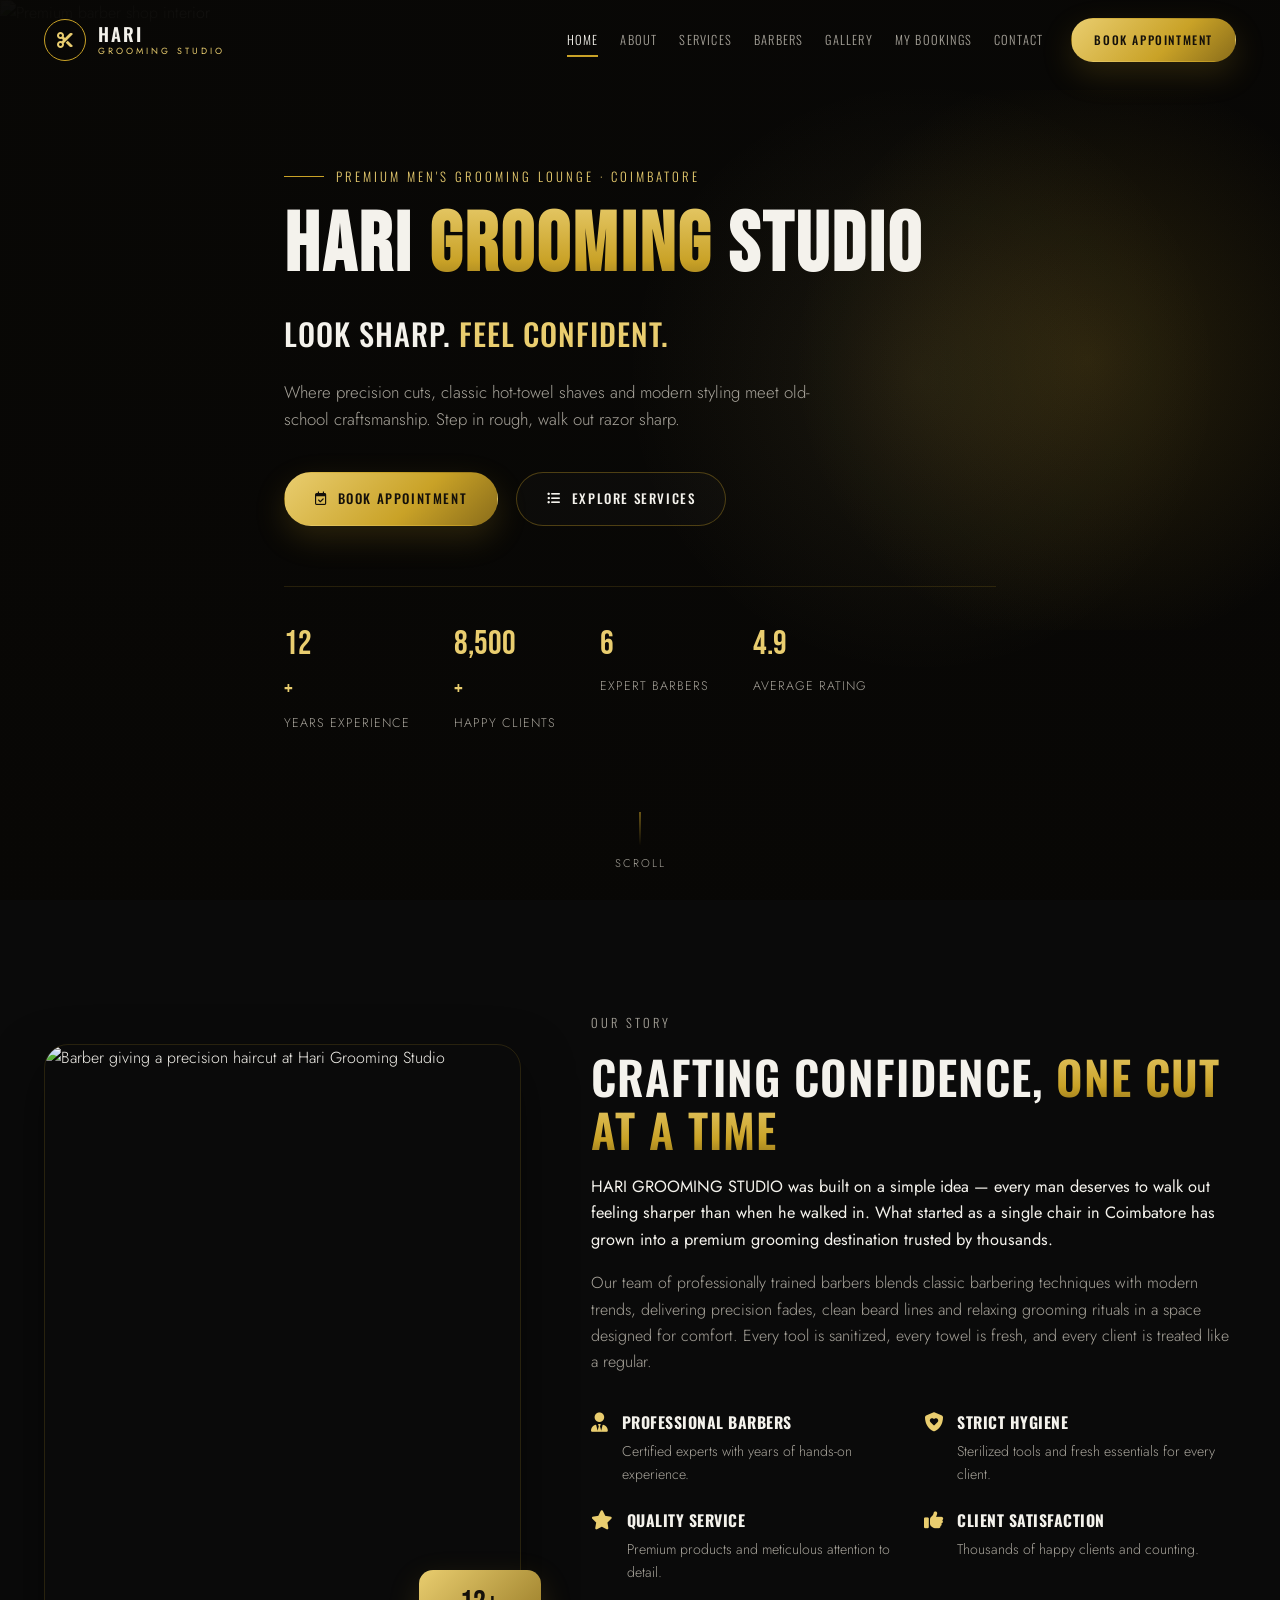
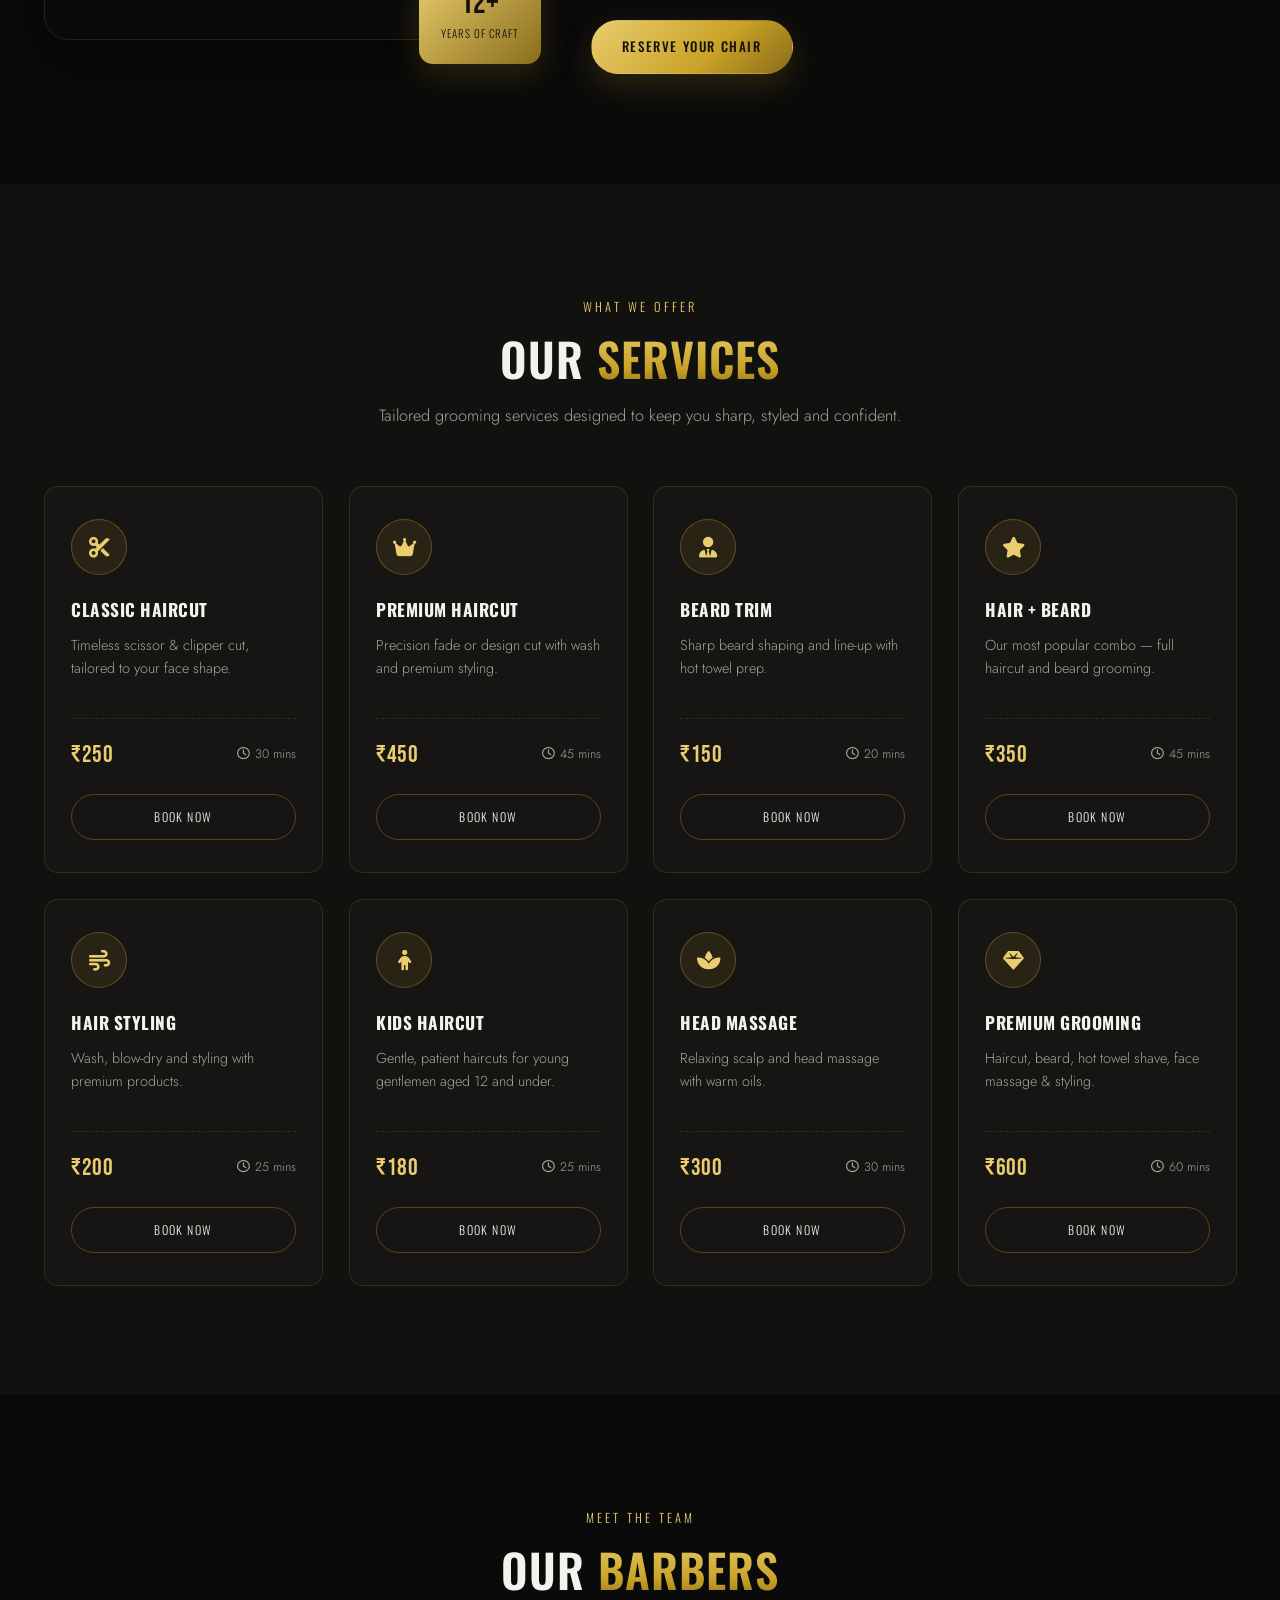
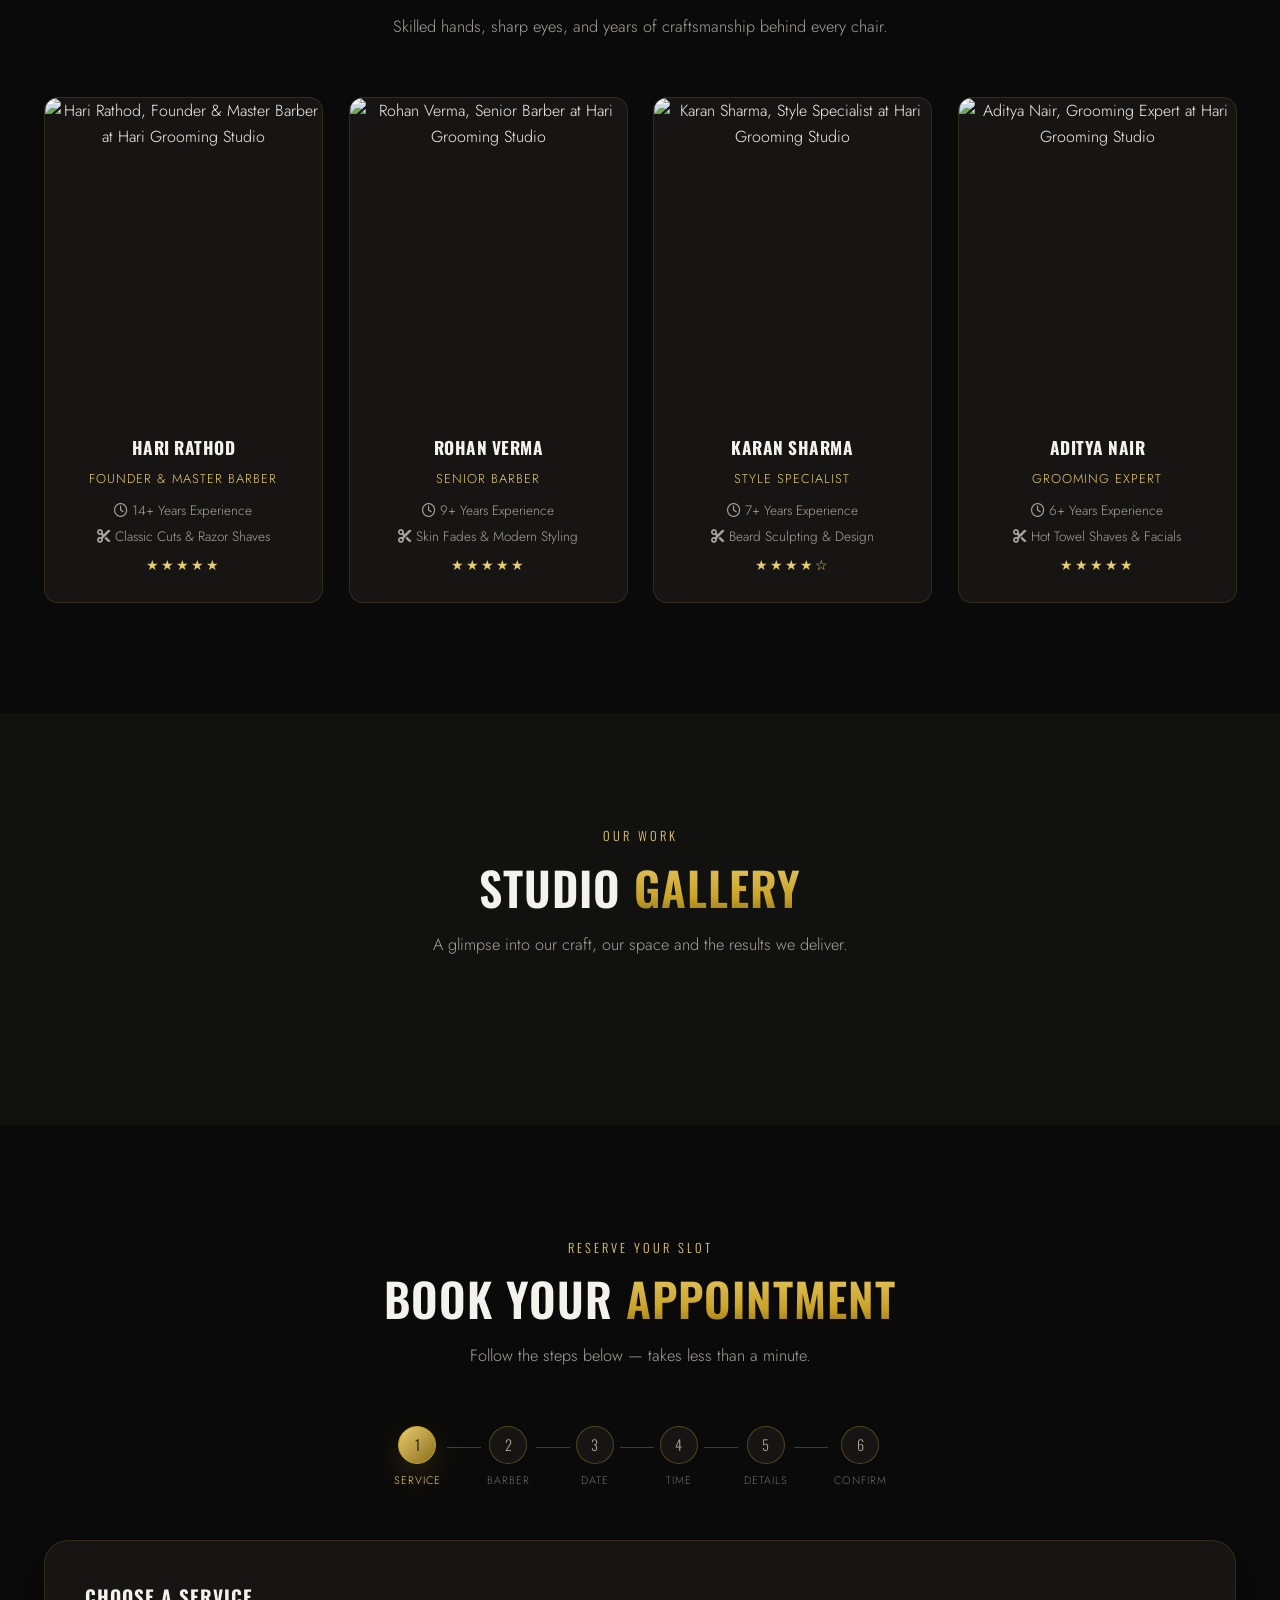
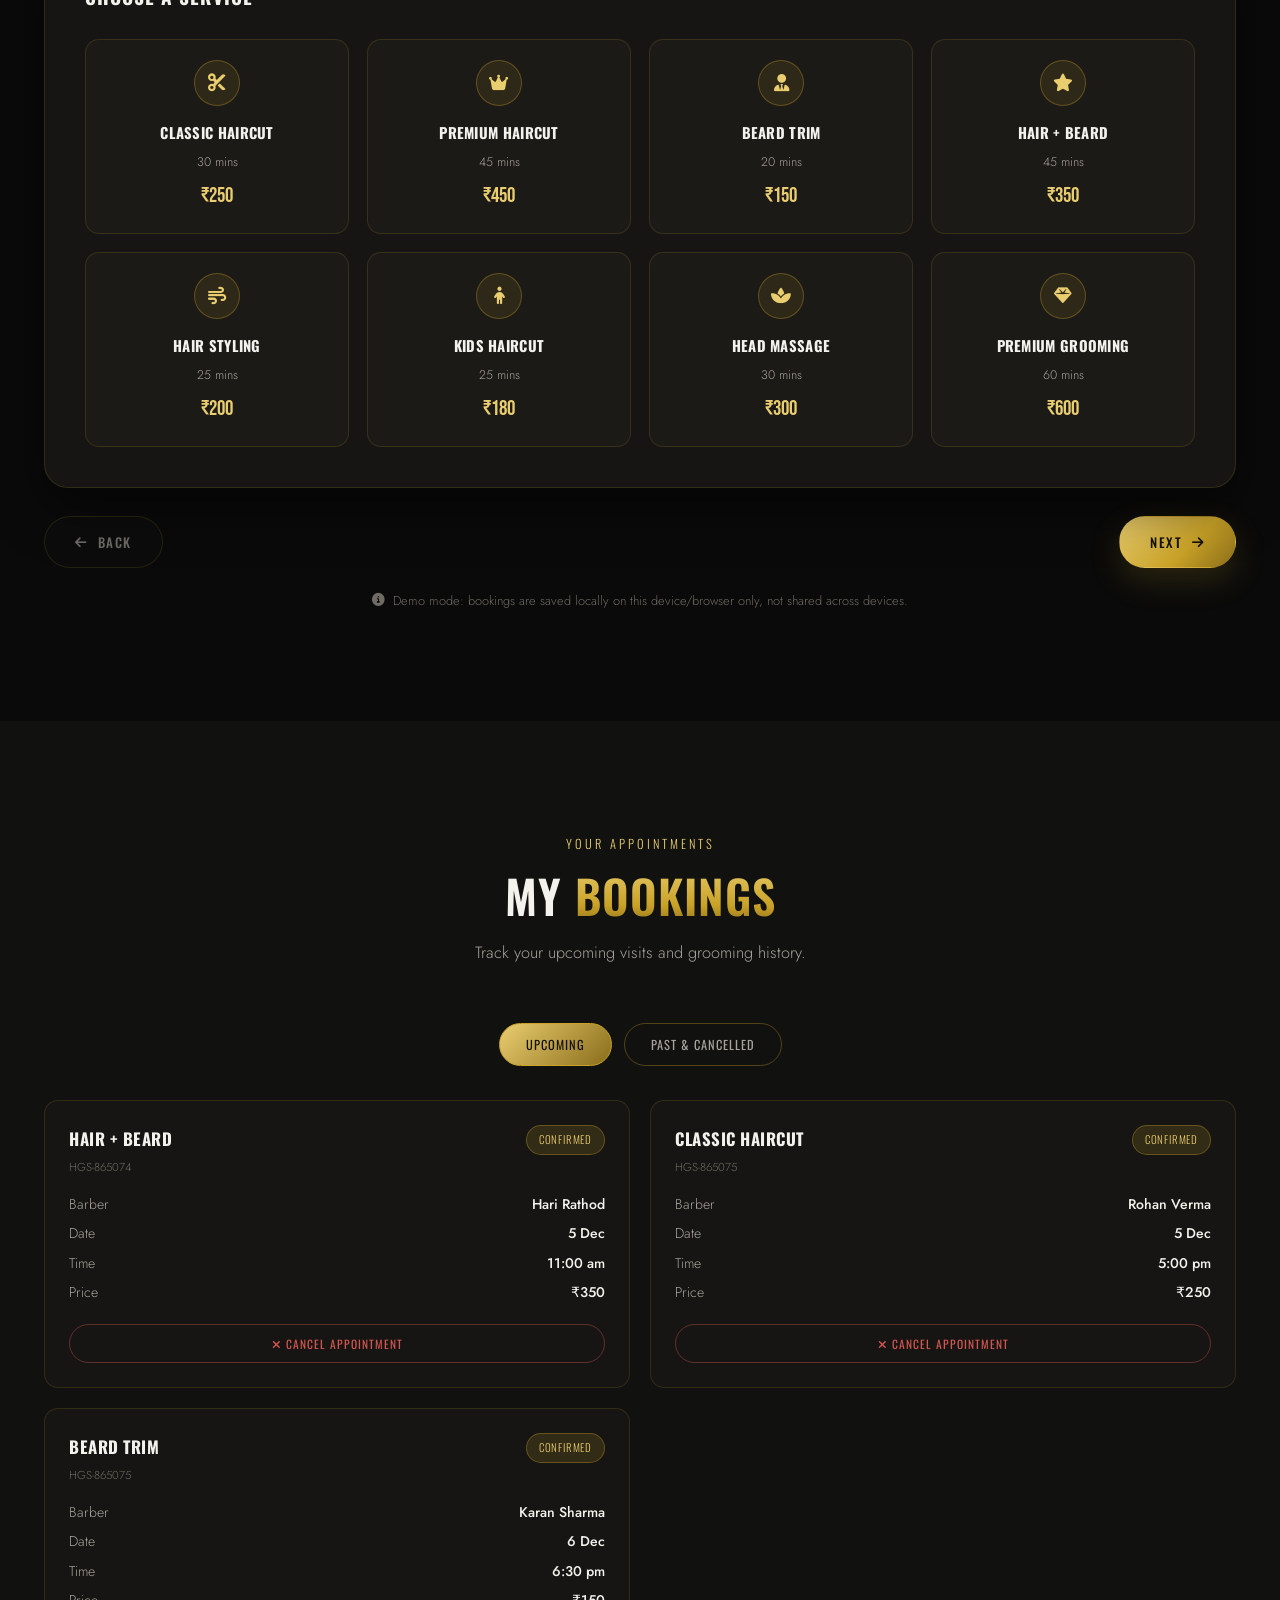
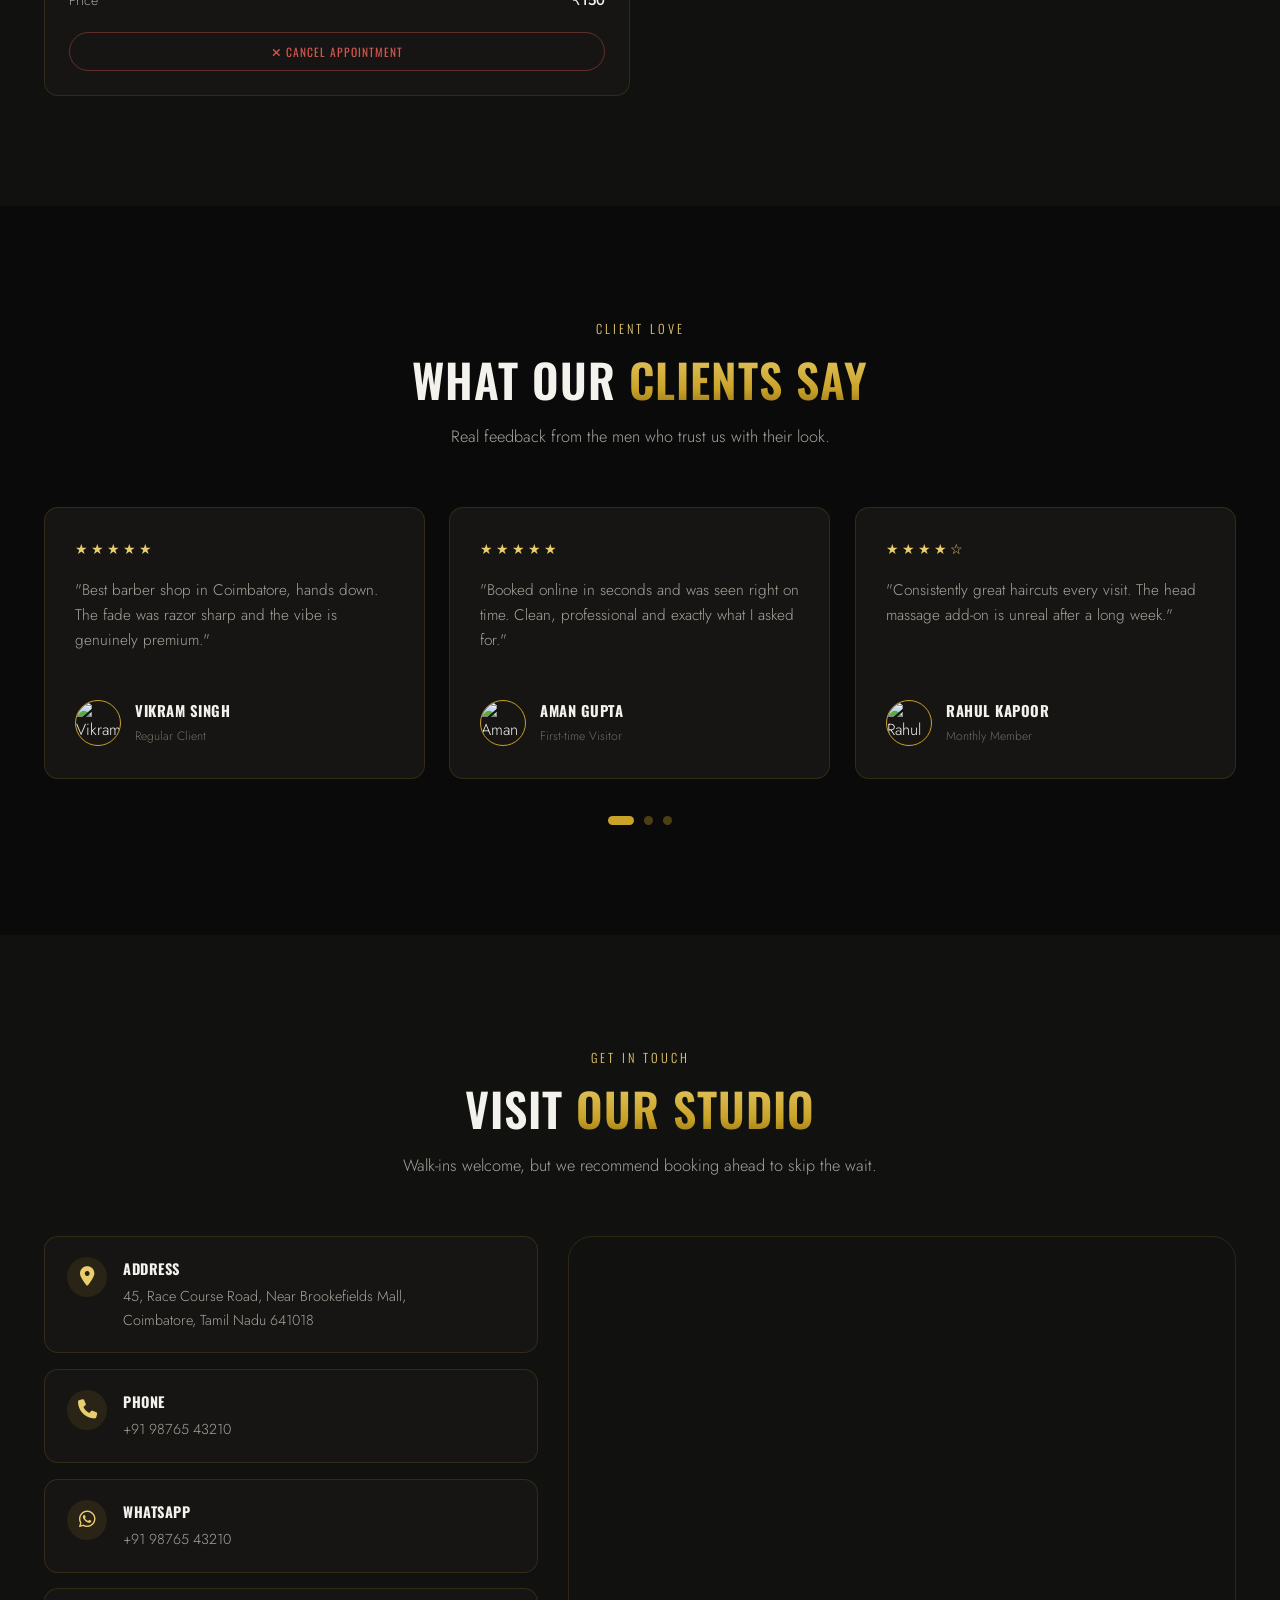
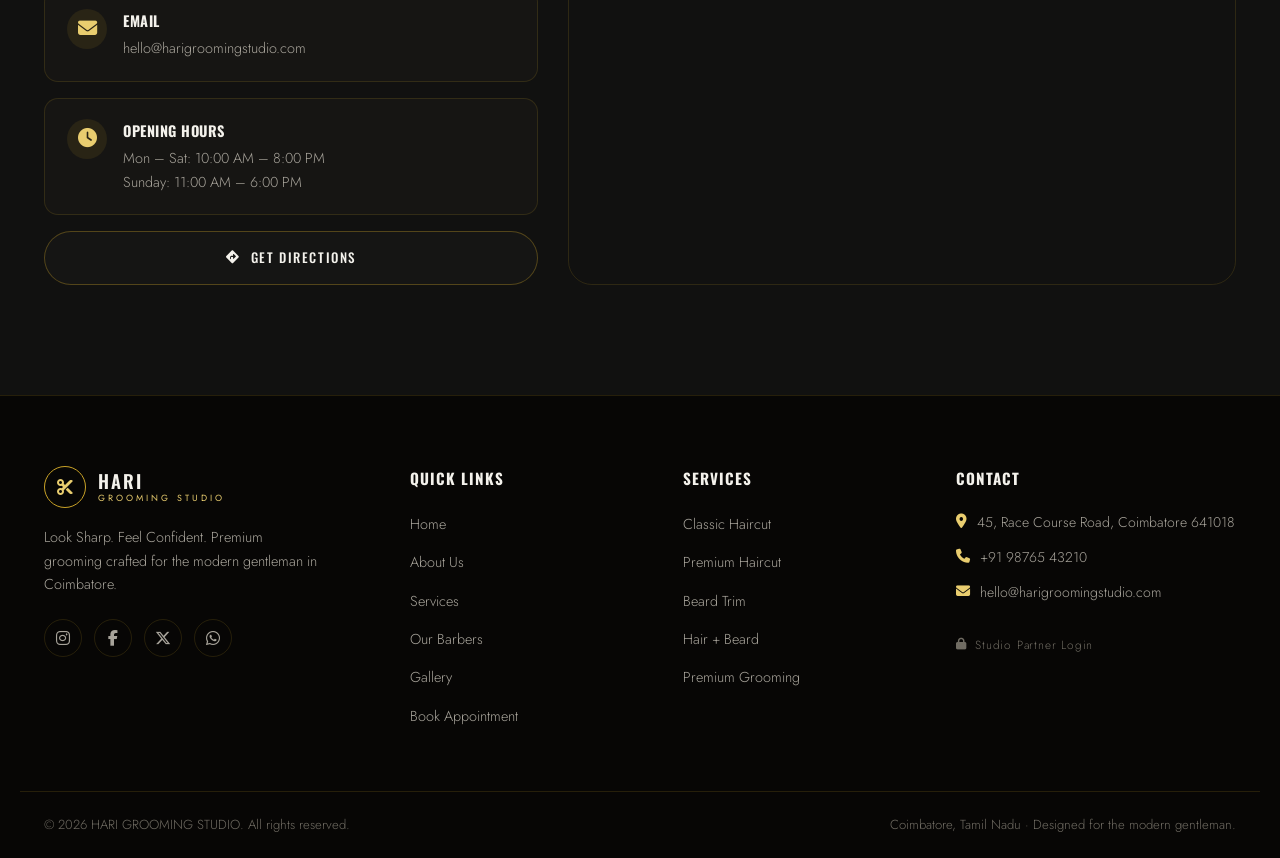
==== commit 454e63a1: "Add files via upload" ====
--- a/index.html
+++ b/index.html
@@ -45,11 +45,6 @@
       </ul>
       <a href="#booking" class="btn btn-gold nav-cta" id="navBookBtn">Book Appointment</a>
     </nav>
-
-    <div class="mode-switch" role="group" aria-label="Choose experience">
-      <button class="mode-pill active" id="modeCustomerBtn" type="button"><i class="fa-solid fa-user"></i> Customer</button>
-      <button class="mode-pill" id="modePartnerBtn" type="button"><i class="fa-solid fa-store"></i> Studio Partner</button>
-    </div>
 
     <button class="hamburger" id="hamburger" aria-label="Toggle menu" aria-expanded="false">
       <span></span><span></span><span></span>
@@ -385,6 +380,7 @@
         <li><i class="fa-solid fa-phone"></i> +91 98765 43210</li>
         <li><i class="fa-solid fa-envelope"></i> hello@harigroomingstudio.com</li>
       </ul>
+      <a href="partner-login.html" class="partner-login-link"><i class="fa-solid fa-lock"></i> Studio Partner Login</a>
     </div>
   </div>
   <div class="footer-bottom">
@@ -407,8 +403,8 @@
       <div class="brand-text">HARI<span>GROOMING STUDIO · PARTNER</span></div>
     </div>
     <div class="partner-header-right">
-      <span class="partner-demo-badge"><i class="fa-solid fa-circle-info"></i> Local demo data</span>
-      <button class="btn btn-outline" id="exitPartnerBtn"><i class="fa-solid fa-arrow-left"></i> Back to Customer Site</button>
+      <span class="partner-demo-badge"><i class="fa-solid fa-shield-halved"></i> Partner Portal</span>
+      <button class="btn btn-outline" id="exitPartnerBtn"><i class="fa-solid fa-right-from-bracket"></i> Logout</button>
     </div>
   </header>
 
--- a/style.css
+++ b/style.css
@@ -565,3 +565,48 @@
 @media (prefers-reduced-motion: reduce) {
   * { animation-duration: 0.001ms !important; animation-iteration-count: 1 !important; transition-duration: 0.001ms !important; scroll-behavior: auto !important; }
 }
+
+/* =========================================================
+   PREMIUM MOTION + SECURE PARTNER PORTAL
+   ========================================================= */
+.partner-login-link{display:inline-flex;align-items:center;gap:8px;margin-top:18px;color:var(--text-faint);font-size:.74rem;letter-spacing:.8px;transition:color .3s ease,transform .3s var(--ease)}
+.partner-login-link:hover{color:var(--gold-light);transform:translateX(3px)}
+.hero::after{content:'';position:absolute;inset:0;pointer-events:none;background:radial-gradient(circle at 72% 42%,rgba(233,205,111,.08),transparent 28%);mix-blend-mode:screen;animation:heroBreath 6s ease-in-out infinite alternate}
+@keyframes heroBreath{from{opacity:.35;transform:scale(.96)}to{opacity:.9;transform:scale(1.04)}}
+.hero-glow{animation:glowDrift 8s ease-in-out infinite alternate}
+@keyframes glowDrift{from{transform:translate3d(0,0,0) scale(.9);opacity:.55}to{transform:translate3d(-5%,5%,0) scale(1.12);opacity:1}}
+.section-head .section-title{animation:titleSettle .9s var(--ease) both}
+@keyframes titleSettle{from{opacity:0;transform:translateY(14px);letter-spacing:5px}to{opacity:1;transform:translateY(0);letter-spacing:1px}}
+.service-card,.barber-card,.gallery-item,.testimonial-card,.booking-card,.contact-card{will-change:transform}
+.service-card::after,.barber-card::after,.gallery-item::after{content:'';position:absolute;inset:0;pointer-events:none;opacity:0;background:linear-gradient(115deg,transparent 30%,rgba(255,255,255,.09) 48%,transparent 65%);transform:translateX(-120%);transition:opacity .35s ease}
+.service-card:hover::after,.barber-card:hover::after,.gallery-item:hover::after{opacity:1;animation:cardSweep .9s var(--ease)}
+@keyframes cardSweep{to{transform:translateX(120%)}}
+.booking .wizard-panel-wrap{position:relative;overflow:hidden}
+.booking .wizard-panel.active{animation:bookingPanelIn .55s var(--ease) both}
+@keyframes bookingPanelIn{from{opacity:0;transform:translateX(24px) scale(.985);filter:blur(4px)}to{opacity:1;transform:translateX(0) scale(1);filter:blur(0)}}
+.wizard-step.active .wizard-dot{animation:activeDotPulse 1.8s ease-in-out infinite}
+@keyframes activeDotPulse{0%,100%{box-shadow:0 0 0 0 rgba(201,162,39,0)}50%{box-shadow:0 0 0 8px rgba(201,162,39,.08)}}
+.date-chip.selected,.time-slot.selected{animation:selectionPop .35s var(--ease)}
+@keyframes selectionPop{0%{transform:scale(.94)}70%{transform:scale(1.05)}100%{transform:scale(1)}}
+.success-overlay{background:radial-gradient(circle at center,rgba(201,162,39,.11),transparent 32%),rgba(4,4,4,.96);backdrop-filter:blur(18px)}
+.success-overlay.active::before,.success-overlay.active::after{content:'';position:absolute;width:1px;height:55vh;background:linear-gradient(transparent,rgba(233,205,111,.55),transparent);animation:goldCurtain 1.6s var(--ease) both}
+.success-overlay.active::before{left:18%}.success-overlay.active::after{right:18%;animation-delay:.08s}
+@keyframes goldCurtain{from{opacity:0;transform:scaleY(0)}to{opacity:.7;transform:scaleY(1)}}
+.success-stage{position:relative;width:210px;height:150px;margin:0 auto 8px}
+.success-scissors{position:absolute;left:50%;top:50%;font-size:5rem;color:var(--gold-light);filter:drop-shadow(0 0 18px rgba(201,162,39,.4));transform:translate(-50%,-50%) rotate(-18deg)}
+.success-stage.cutting .success-scissors{animation:scissorCut 1.45s cubic-bezier(.22,.8,.25,1) both}
+@keyframes scissorCut{0%{transform:translate(-50%,-50%) translateX(-70px) rotate(-28deg) scale(.7);opacity:0}18%{opacity:1}35%{transform:translate(-50%,-50%) translateX(-15px) rotate(-5deg) scale(1)}48%{transform:translate(-50%,-50%) translateX(12px) rotate(-30deg) scale(1.06)}60%{transform:translate(-50%,-50%) translateX(-2px) rotate(8deg) scale(1)}72%{transform:translate(-50%,-50%) translateX(20px) rotate(-24deg) scale(1.04)}100%{transform:translate(-50%,-50%) translateX(0) rotate(-18deg) scale(1);opacity:1}}
+.success-stage.cutting::before,.success-stage.cutting::after{content:'✦  ✦  ✦';position:absolute;left:50%;top:50%;color:var(--gold-light);letter-spacing:24px;font-size:.9rem;opacity:0;transform:translate(-50%,-50%);animation:hairSnip 1.1s ease-out .35s both}
+.success-stage.cutting::after{content:'·  ·  ·';letter-spacing:34px;animation-delay:.52s}
+@keyframes hairSnip{0%{opacity:0;transform:translate(-50%,-50%) scale(.4)}30%{opacity:.9}100%{opacity:0;transform:translate(-50%,-50%) translate(95px,-70px) scale(1.5)}}
+.success-check.show{animation:checkReveal .7s var(--ease) both}
+@keyframes checkReveal{0%{opacity:0;transform:scale(.2) rotate(-25deg)}65%{opacity:1;transform:scale(1.12) rotate(3deg)}100%{opacity:1;transform:scale(1) rotate(0)}}
+.success-result.show{animation:resultReveal .75s var(--ease) both}
+@keyframes resultReveal{from{opacity:0;transform:translateY(28px) scale(.96);filter:blur(5px)}to{opacity:1;transform:translateY(0) scale(1);filter:blur(0)}}
+#partnerApp{background:radial-gradient(circle at 80% 10%,rgba(201,162,39,.06),transparent 28%),var(--bg)}
+.partner-header{position:sticky;top:0;z-index:20;backdrop-filter:blur(16px);box-shadow:0 14px 35px rgba(0,0,0,.22)}
+.partner-demo-badge{color:var(--gold-light)}
+.partner-card,.p-service-card,.p-barber-card,.p-customer-card,.p-booking-row,.cal-day{animation:partnerCardIn .55s var(--ease) both}
+@keyframes partnerCardIn{from{opacity:0;transform:translateY(14px)}to{opacity:1;transform:translateY(0)}}
+.partner-tab.active{box-shadow:inset 3px 0 0 var(--gold-light),0 8px 22px rgba(201,162,39,.06)}
+@media (prefers-reduced-motion:reduce){.hero::after,.hero-glow,.success-stage.cutting .success-scissors,.success-stage.cutting::before,.success-stage.cutting::after{animation:none!important}}
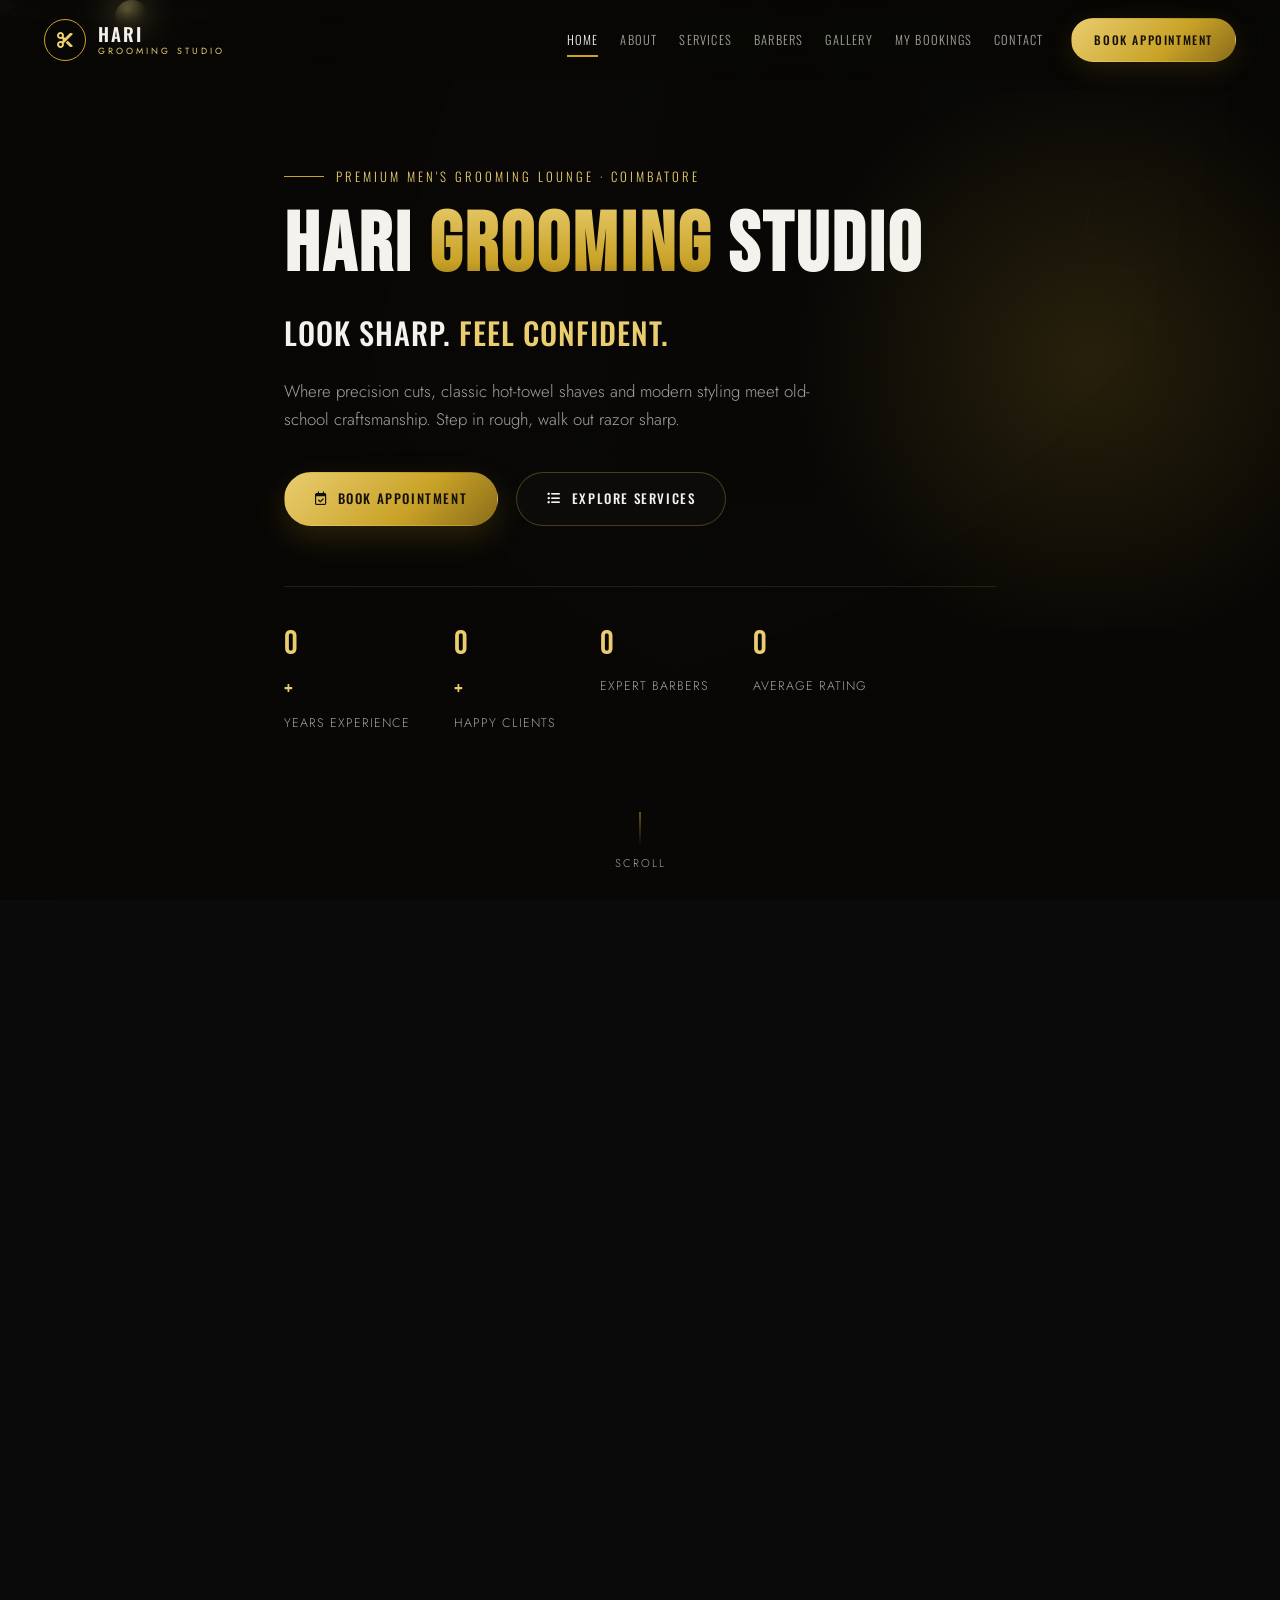
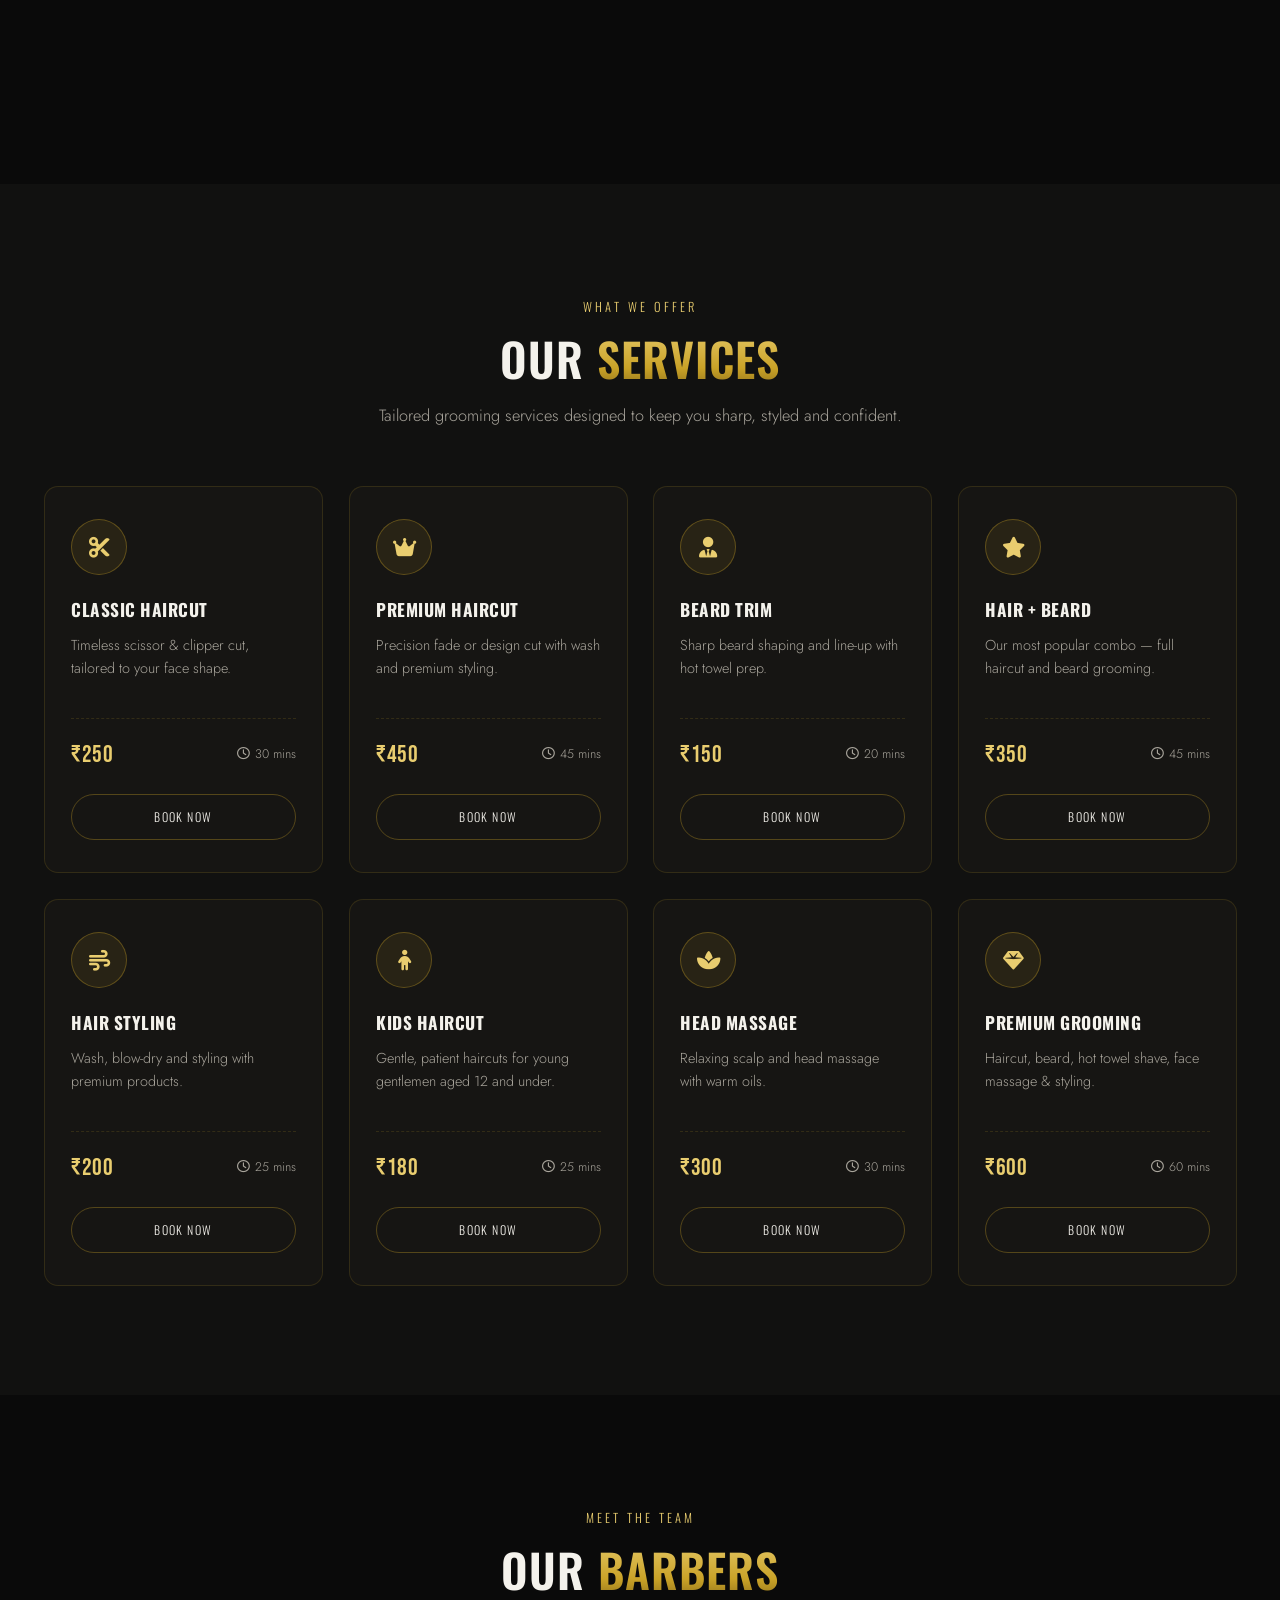
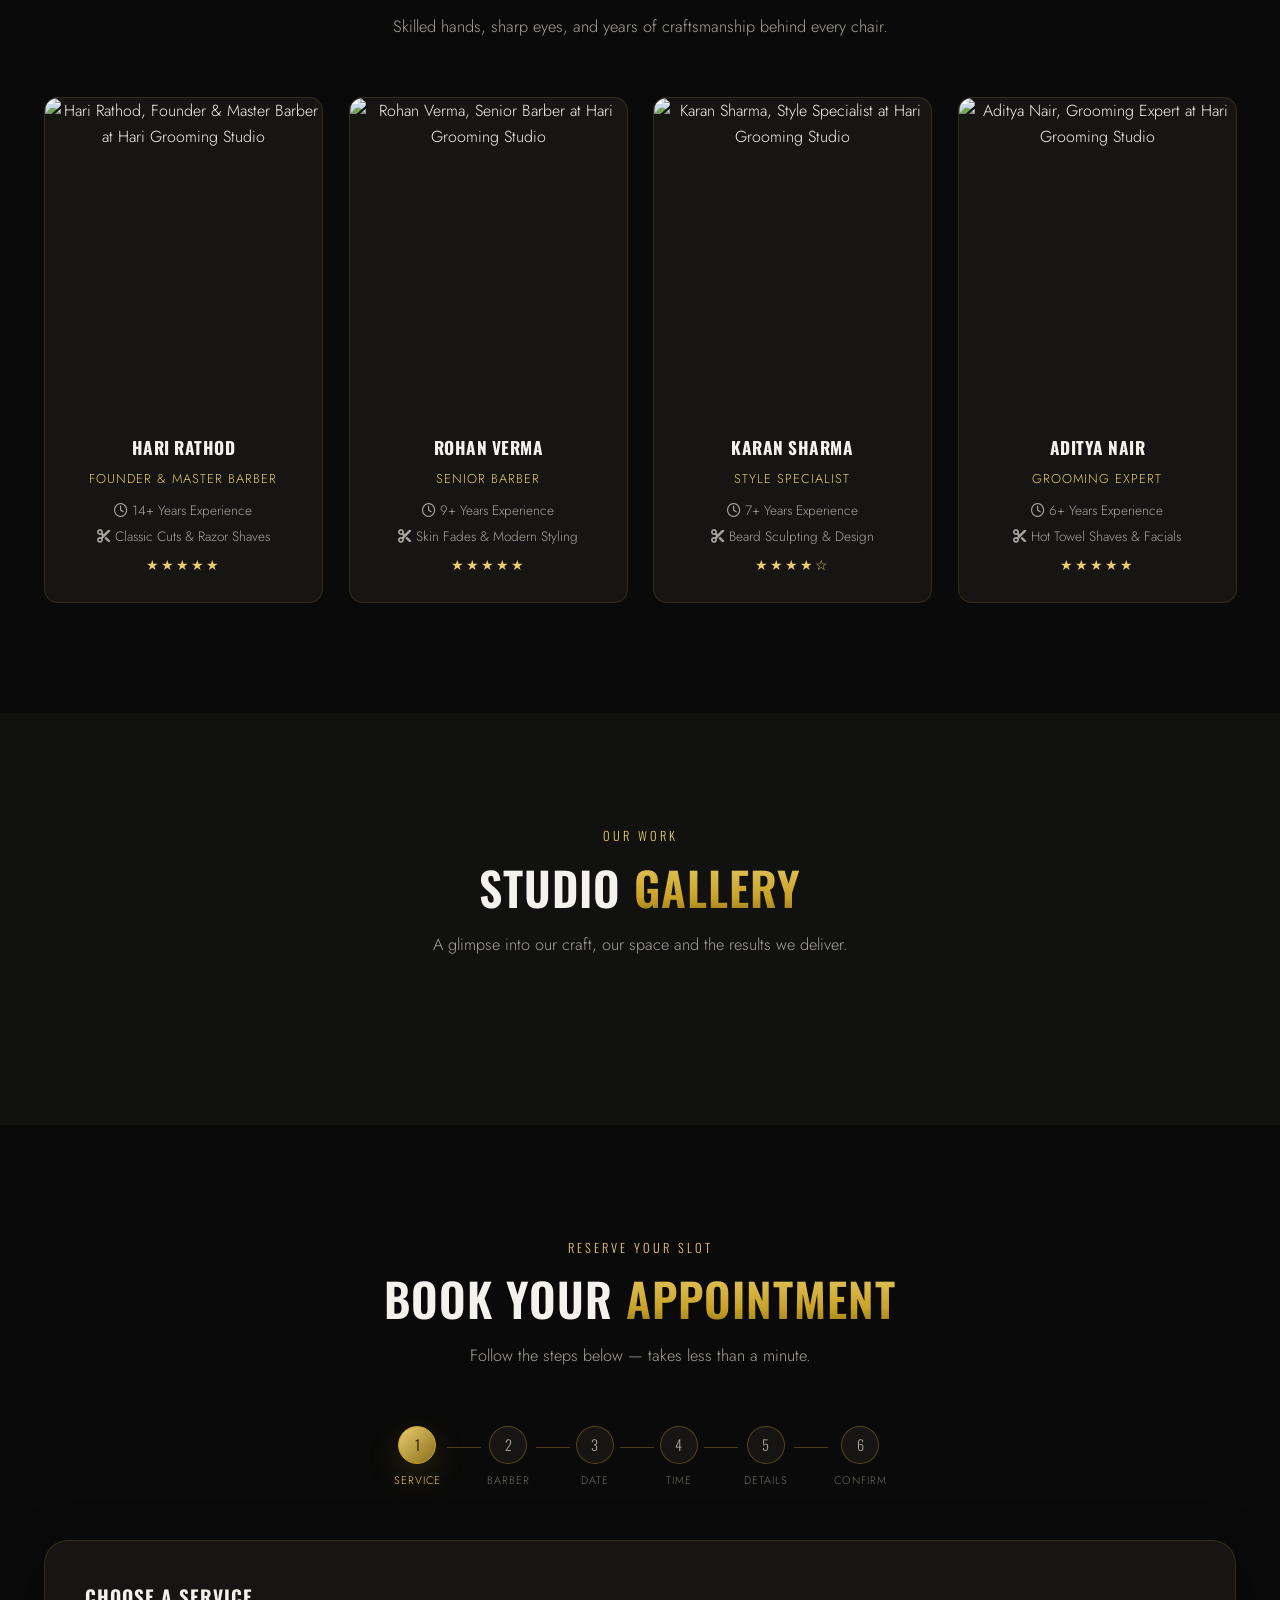
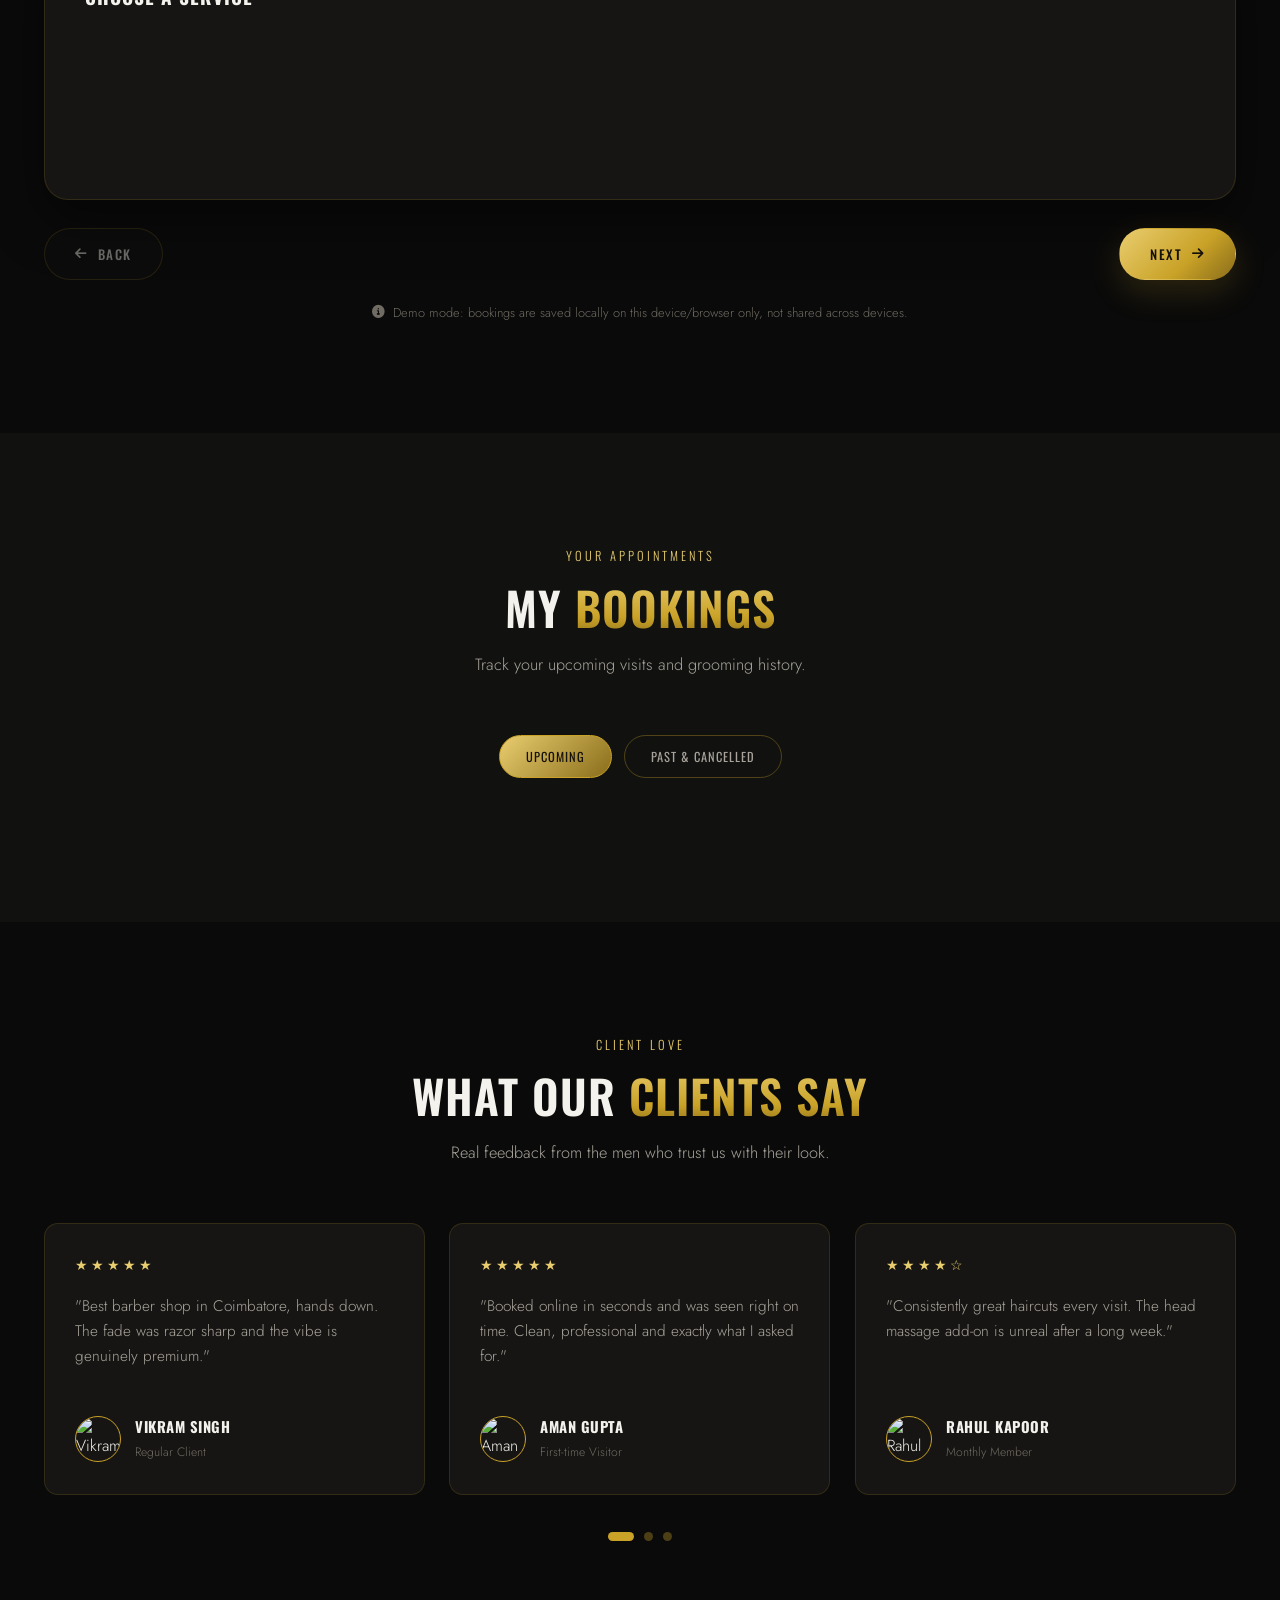
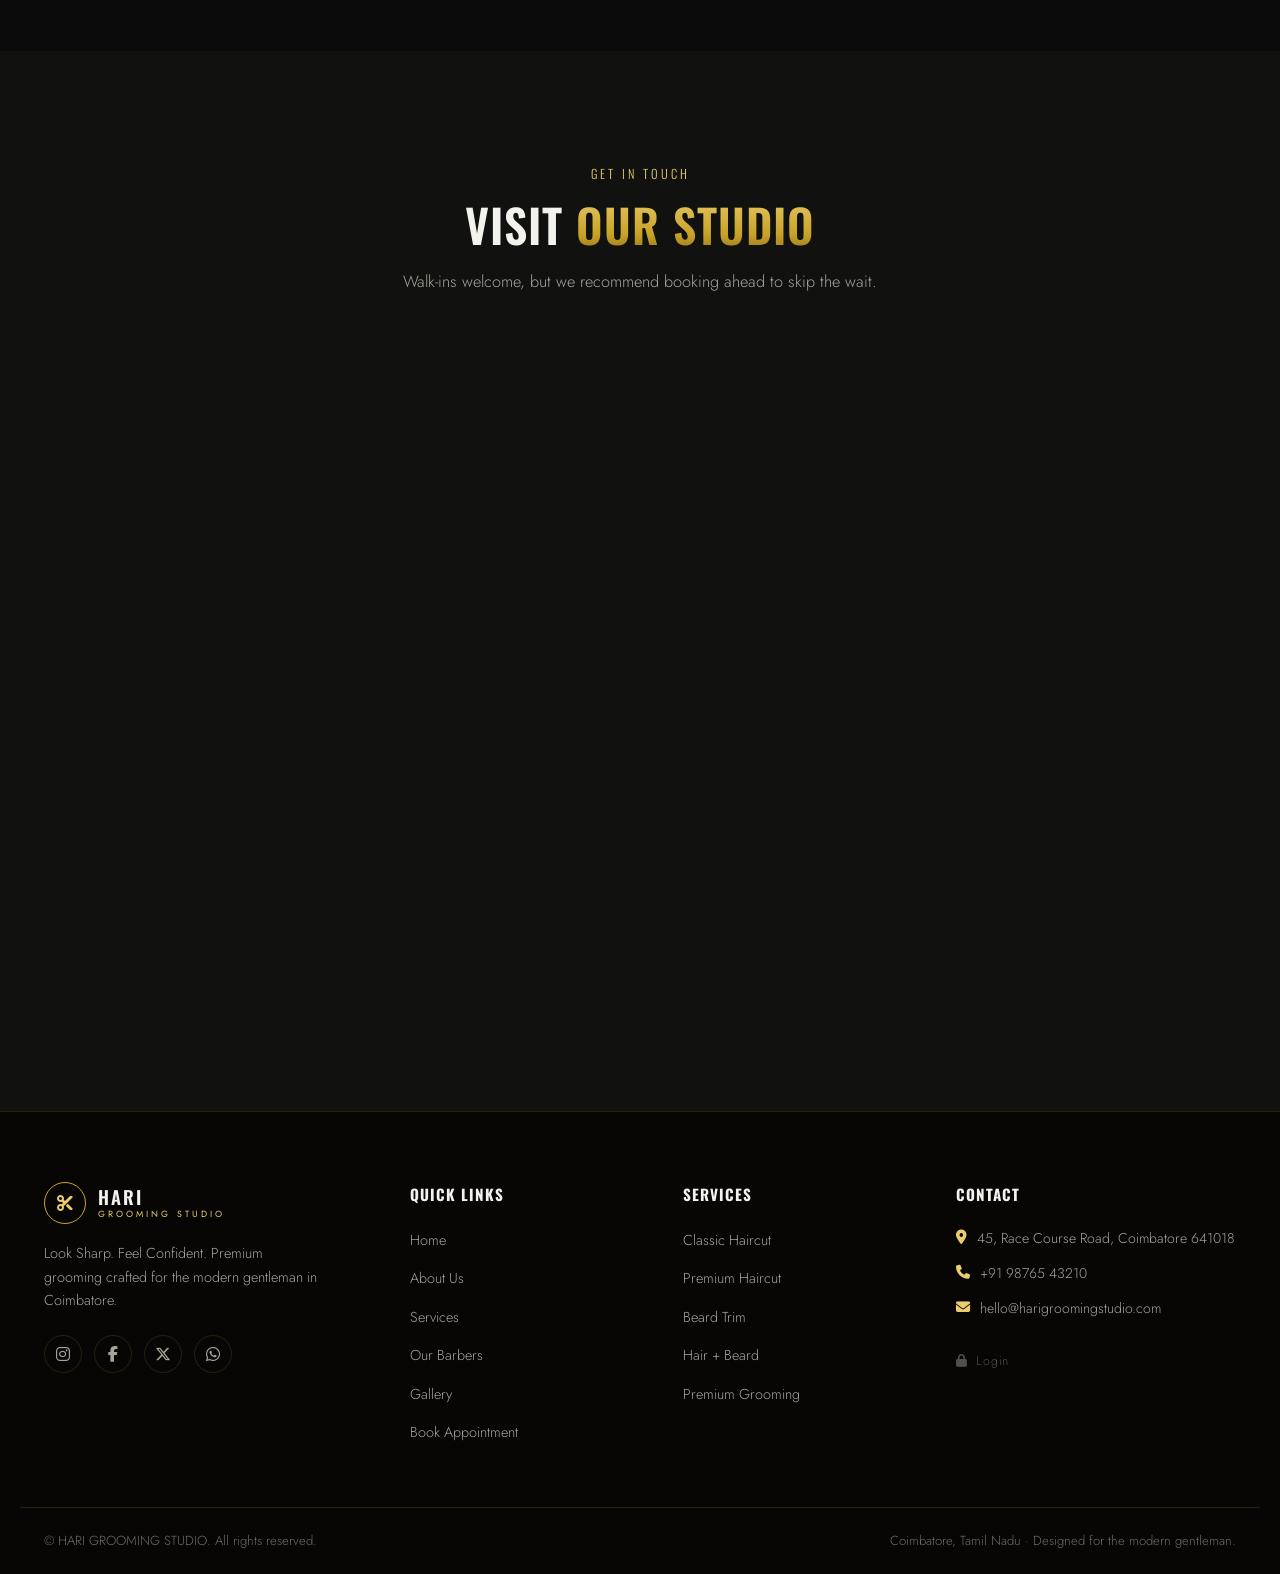
==== commit 3d4463f8: "Add files via upload" ====
--- a/index.html
+++ b/index.html
@@ -12,7 +12,7 @@
 <link rel="stylesheet" href="https://cdnjs.cloudflare.com/ajax/libs/font-awesome/6.5.1/css/all.min.css">
 <link rel="stylesheet" href="style.css">
 </head>
-<body>
+<body class="customer-site">
 
 <!-- ===== LOADING SCREEN ===== -->
 <div class="loader" id="loader">
@@ -380,7 +380,7 @@
         <li><i class="fa-solid fa-phone"></i> +91 98765 43210</li>
         <li><i class="fa-solid fa-envelope"></i> hello@harigroomingstudio.com</li>
       </ul>
-      <a href="partner-login.html" class="partner-login-link"><i class="fa-solid fa-lock"></i> Studio Partner Login</a>
+      <a href="partner-login.html" class="partner-login-link"><i class="fa-solid fa-lock"></i>  Login</a>
     </div>
   </div>
   <div class="footer-bottom">
@@ -393,87 +393,7 @@
 
 </div><!-- /#customerApp -->
 
-<!-- =========================================================
-     STUDIO PARTNER APP
-========================================================= -->
-<div id="partnerApp" class="hidden">
-  <header class="partner-header">
-    <div class="partner-header-left">
-      <span class="brand-mark"><i class="fa-solid fa-scissors"></i></span>
-      <div class="brand-text">HARI<span>GROOMING STUDIO · PARTNER</span></div>
-    </div>
-    <div class="partner-header-right">
-      <span class="partner-demo-badge"><i class="fa-solid fa-shield-halved"></i> Partner Portal</span>
-      <button class="btn btn-outline" id="exitPartnerBtn"><i class="fa-solid fa-right-from-bracket"></i> Logout</button>
-    </div>
-  </header>
-
-  <div class="partner-shell">
-    <nav class="partner-sidebar" id="partnerSidebar">
-      <button class="partner-tab active" data-tab="overview"><i class="fa-solid fa-gauge-high"></i> Overview</button>
-      <button class="partner-tab" data-tab="bookings"><i class="fa-solid fa-calendar-check"></i> Bookings</button>
-      <button class="partner-tab" data-tab="calendar"><i class="fa-solid fa-calendar-days"></i> Calendar</button>
-      <button class="partner-tab" data-tab="services"><i class="fa-solid fa-scissors"></i> Services</button>
-      <button class="partner-tab" data-tab="barbers"><i class="fa-solid fa-user-tie"></i> Barbers</button>
-      <button class="partner-tab" data-tab="customers"><i class="fa-solid fa-users"></i> Customers</button>
-      <button class="partner-tab" data-tab="settings"><i class="fa-solid fa-gear"></i> Settings</button>
-    </nav>
-
-    <main class="partner-main">
-
-      <section class="partner-view active" data-view="overview">
-        <h2 class="partner-view-title">Studio Overview</h2>
-        <div class="partner-cards" id="overviewCards"></div>
-        <h3 class="partner-sub-title">Recent Bookings</h3>
-        <div class="partner-bookings-list" id="overviewRecentBookings"></div>
-      </section>
-
-      <section class="partner-view" data-view="bookings">
-        <h2 class="partner-view-title">Manage Bookings</h2>
-        <div class="partner-filter-row">
-          <button class="chip active" data-filter="all">All</button>
-          <button class="chip" data-filter="confirmed">Confirmed</button>
-          <button class="chip" data-filter="completed">Completed</button>
-          <button class="chip" data-filter="cancelled">Cancelled</button>
-        </div>
-        <div class="partner-bookings-list" id="partnerBookingsList"></div>
-      </section>
-
-      <section class="partner-view" data-view="calendar">
-        <h2 class="partner-view-title">Weekly Calendar</h2>
-        <div class="calendar-week" id="calendarWeek"></div>
-      </section>
-
-      <section class="partner-view" data-view="services">
-        <h2 class="partner-view-title">Manage Services</h2>
-        <div class="partner-service-list" id="partnerServiceList"></div>
-      </section>
-
-      <section class="partner-view" data-view="barbers">
-        <h2 class="partner-view-title">Manage Barbers</h2>
-        <div class="partner-barber-list" id="partnerBarberList"></div>
-      </section>
-
-      <section class="partner-view" data-view="customers">
-        <h2 class="partner-view-title">Customers</h2>
-        <div class="partner-customer-list" id="partnerCustomerList"></div>
-      </section>
-
-      <section class="partner-view" data-view="settings">
-        <h2 class="partner-view-title">Studio Settings</h2>
-        <form class="settings-form" id="settingsForm">
-          <div class="form-group"><label>Studio Name</label><input type="text" id="setStudioName"></div>
-          <div class="form-group"><label>Address</label><input type="text" id="setAddress"></div>
-          <div class="form-group"><label>Phone</label><input type="text" id="setPhone"></div>
-          <div class="form-group"><label>Opening Hours</label><input type="text" id="setHours"></div>
-          <button type="submit" class="btn btn-gold">Save Settings</button>
-          <span class="save-confirm" id="settingsSaved">Saved!</span>
-        </form>
-      </section>
-
-    </main>
-  </div>
-</div>
+<!--  is intentionally separated into partner-login.html -->
 
 <script src="script.js"></script>
 </body>
--- a/style.css
+++ b/style.css
@@ -610,3 +610,218 @@
 @keyframes partnerCardIn{from{opacity:0;transform:translateY(14px)}to{opacity:1;transform:translateY(0)}}
 .partner-tab.active{box-shadow:inset 3px 0 0 var(--gold-light),0 8px 22px rgba(201,162,39,.06)}
 @media (prefers-reduced-motion:reduce){.hero::after,.hero-glow,.success-stage.cutting .success-scissors,.success-stage.cutting::before,.success-stage.cutting::after{animation:none!important}}
+
+
+/* =========================================================
+   CUSTOMER-ONLY PREMIUM STRUCTURE
+   ========================================================= */
+body.customer-site {
+  overflow-x: hidden;
+}
+
+.customer-site .site-header {
+  backdrop-filter: blur(18px);
+  -webkit-backdrop-filter: blur(18px);
+}
+
+.customer-site .nav-cta {
+  box-shadow: 0 8px 28px rgba(201,162,39,.14);
+}
+
+.customer-site .service-card,
+.customer-site .barber-card,
+.customer-site .gallery-item,
+.customer-site .testimonial-card,
+.customer-site .booking-card,
+.customer-site .contact-card {
+  will-change: transform;
+}
+
+.customer-site .service-card:hover,
+.customer-site .barber-card:hover {
+  transform: translateY(-7px);
+  box-shadow: 0 18px 45px rgba(0,0,0,.24), 0 0 28px rgba(201,162,39,.06);
+}
+
+.customer-site .section-title {
+  text-wrap: balance;
+}
+
+.partner-login-link {
+  display: inline-flex;
+  align-items: center;
+  gap: 8px;
+  font-size: .78rem !important;
+  opacity: .72;
+  transition: opacity .25s ease, color .25s ease, transform .25s ease;
+}
+
+.partner-login-link:hover {
+  opacity: 1;
+  transform: translateX(3px);
+}
+
+@media (max-width: 720px) {
+  .customer-site .hero-actions {
+    gap: 10px;
+  }
+  .customer-site .hero-actions .btn {
+    width: 100%;
+  }
+}
+
+
+/* =========================================================
+   PREMIUM 3D MOTION LAYER
+   ========================================================= */
+.customer-site {
+  perspective: 1400px;
+}
+
+.customer-site .hero-content,
+.customer-site .hero-media {
+  transform-style: preserve-3d;
+}
+
+.customer-site .hero-content {
+  animation: hero3DIn 1.15s cubic-bezier(.2,.8,.2,1) both;
+}
+
+.customer-site .hero-media {
+  transform: translateZ(20px);
+  animation: heroMedia3D 1.35s cubic-bezier(.2,.8,.2,1) both;
+}
+
+@keyframes hero3DIn {
+  0% { opacity:0; transform: translate3d(-35px,25px,-100px) rotateY(9deg) rotateX(3deg); }
+  100% { opacity:1; transform: translate3d(0,0,0) rotateY(0) rotateX(0); }
+}
+@keyframes heroMedia3D {
+  0% { opacity:0; transform: translate3d(45px,20px,-120px) rotateY(-12deg) rotateX(5deg) scale(.94); }
+  100% { opacity:1; transform: translate3d(0,0,20px) rotateY(0) rotateX(0) scale(1); }
+}
+
+.customer-site .service-card,
+.customer-site .barber-card,
+.customer-site .testimonial-card,
+.customer-site .booking-card,
+.customer-site .contact-card {
+  transform-style: preserve-3d;
+  transition: transform .45s cubic-bezier(.2,.8,.2,1),
+              box-shadow .45s ease,
+              border-color .35s ease;
+}
+
+.customer-site .service-card:hover,
+.customer-site .barber-card:hover,
+.customer-site .testimonial-card:hover,
+.customer-site .booking-card:hover {
+  transform: translateY(-8px) rotateX(3deg) rotateY(-3deg) translateZ(12px);
+  box-shadow:
+    0 25px 55px rgba(0,0,0,.34),
+    0 0 32px rgba(201,162,39,.10);
+}
+
+.customer-site .service-icon,
+.customer-site .barber-card img,
+.customer-site .contact-card i {
+  transform: translateZ(22px);
+}
+
+.customer-site .btn {
+  transform-style: preserve-3d;
+  transition: transform .25s ease, box-shadow .25s ease;
+}
+.customer-site .btn:hover {
+  transform: translateY(-3px) translateZ(8px);
+  box-shadow: 0 14px 30px rgba(201,162,39,.18);
+}
+
+/* 3D floating gold orbs */
+.customer-site .hero::before,
+.customer-site .hero::after {
+  content:"";
+  position:absolute;
+  border-radius:50%;
+  pointer-events:none;
+  transform-style:preserve-3d;
+  filter:blur(.2px);
+}
+.customer-site .hero::before {
+  width:90px;height:90px;right:8%;top:20%;
+  border:1px solid rgba(225,196,90,.24);
+  box-shadow: inset 0 0 25px rgba(225,196,90,.08), 0 0 35px rgba(201,162,39,.07);
+  animation: orbFloatA 6s ease-in-out infinite;
+}
+.customer-site .hero::after {
+  width:34px;height:34px;left:9%;bottom:17%;
+  background:radial-gradient(circle at 35% 30%,rgba(255,236,151,.75),rgba(201,162,39,.08) 55%,transparent 70%);
+  animation: orbFloatB 4.5s ease-in-out infinite;
+}
+@keyframes orbFloatA {
+  0%,100% { transform:translate3d(0,0,35px) rotateX(0) rotateY(0); }
+  50% { transform:translate3d(-22px,-28px,95px) rotateX(25deg) rotateY(40deg); }
+}
+@keyframes orbFloatB {
+  0%,100% { transform:translate3d(0,0,20px); }
+  50% { transform:translate3d(25px,-18px,65px) scale(1.18); }
+}
+
+/* 3D booking success scene */
+.success-overlay {
+  perspective: 1200px;
+}
+.success-stage {
+  transform-style: preserve-3d;
+}
+.success-scissors {
+  transform-style: preserve-3d;
+  filter: drop-shadow(0 16px 28px rgba(201,162,39,.22));
+}
+.success-scissors i {
+  display:block;
+  animation: scissors3D 1.05s cubic-bezier(.2,.8,.2,1) infinite;
+  transform-origin: 50% 50%;
+}
+@keyframes scissors3D {
+  0% { transform: rotateZ(-18deg) rotateY(-25deg) rotateX(8deg) translateZ(0); }
+  35% { transform: rotateZ(18deg) rotateY(25deg) rotateX(-8deg) translateZ(30px) scale(1.12); }
+  52% { transform: rotateZ(-12deg) rotateY(-18deg) rotateX(6deg) translateZ(15px) scale(1.02); }
+  100% { transform: rotateZ(-18deg) rotateY(-25deg) rotateX(8deg) translateZ(0); }
+}
+
+.success-check.show {
+  transform-style: preserve-3d;
+  animation: check3D .8s cubic-bezier(.2,.9,.2,1) both;
+}
+@keyframes check3D {
+  0% { opacity:0; transform:scale(.35) rotateX(65deg) rotateY(-40deg) translateZ(-100px); }
+  65% { opacity:1; transform:scale(1.12) rotateX(-8deg) rotateY(10deg) translateZ(30px); }
+  100% { opacity:1; transform:scale(1) rotateX(0) rotateY(0) translateZ(0); }
+}
+
+/* 3D slot selection */
+.customer-site .slot-grid .time-slot,
+.customer-site .slot-grid button {
+  transform-style: preserve-3d;
+  transition: transform .3s ease, box-shadow .3s ease, background .3s ease;
+}
+.customer-site .slot-grid .time-slot:hover,
+.customer-site .slot-grid button:hover {
+  transform: translateY(-4px) rotateX(6deg) translateZ(8px);
+}
+.customer-site .slot-grid .selected,
+.customer-site .slot-grid .active {
+  transform: translateY(-3px) rotateX(-3deg) translateZ(12px);
+  box-shadow: 0 12px 28px rgba(201,162,39,.18);
+}
+
+@media (prefers-reduced-motion: reduce) {
+  .customer-site .hero-content,
+  .customer-site .hero-media,
+  .customer-site .hero::before,
+  .customer-site .hero::after,
+  .success-scissors i {
+    animation: none !important;
+  }
+}
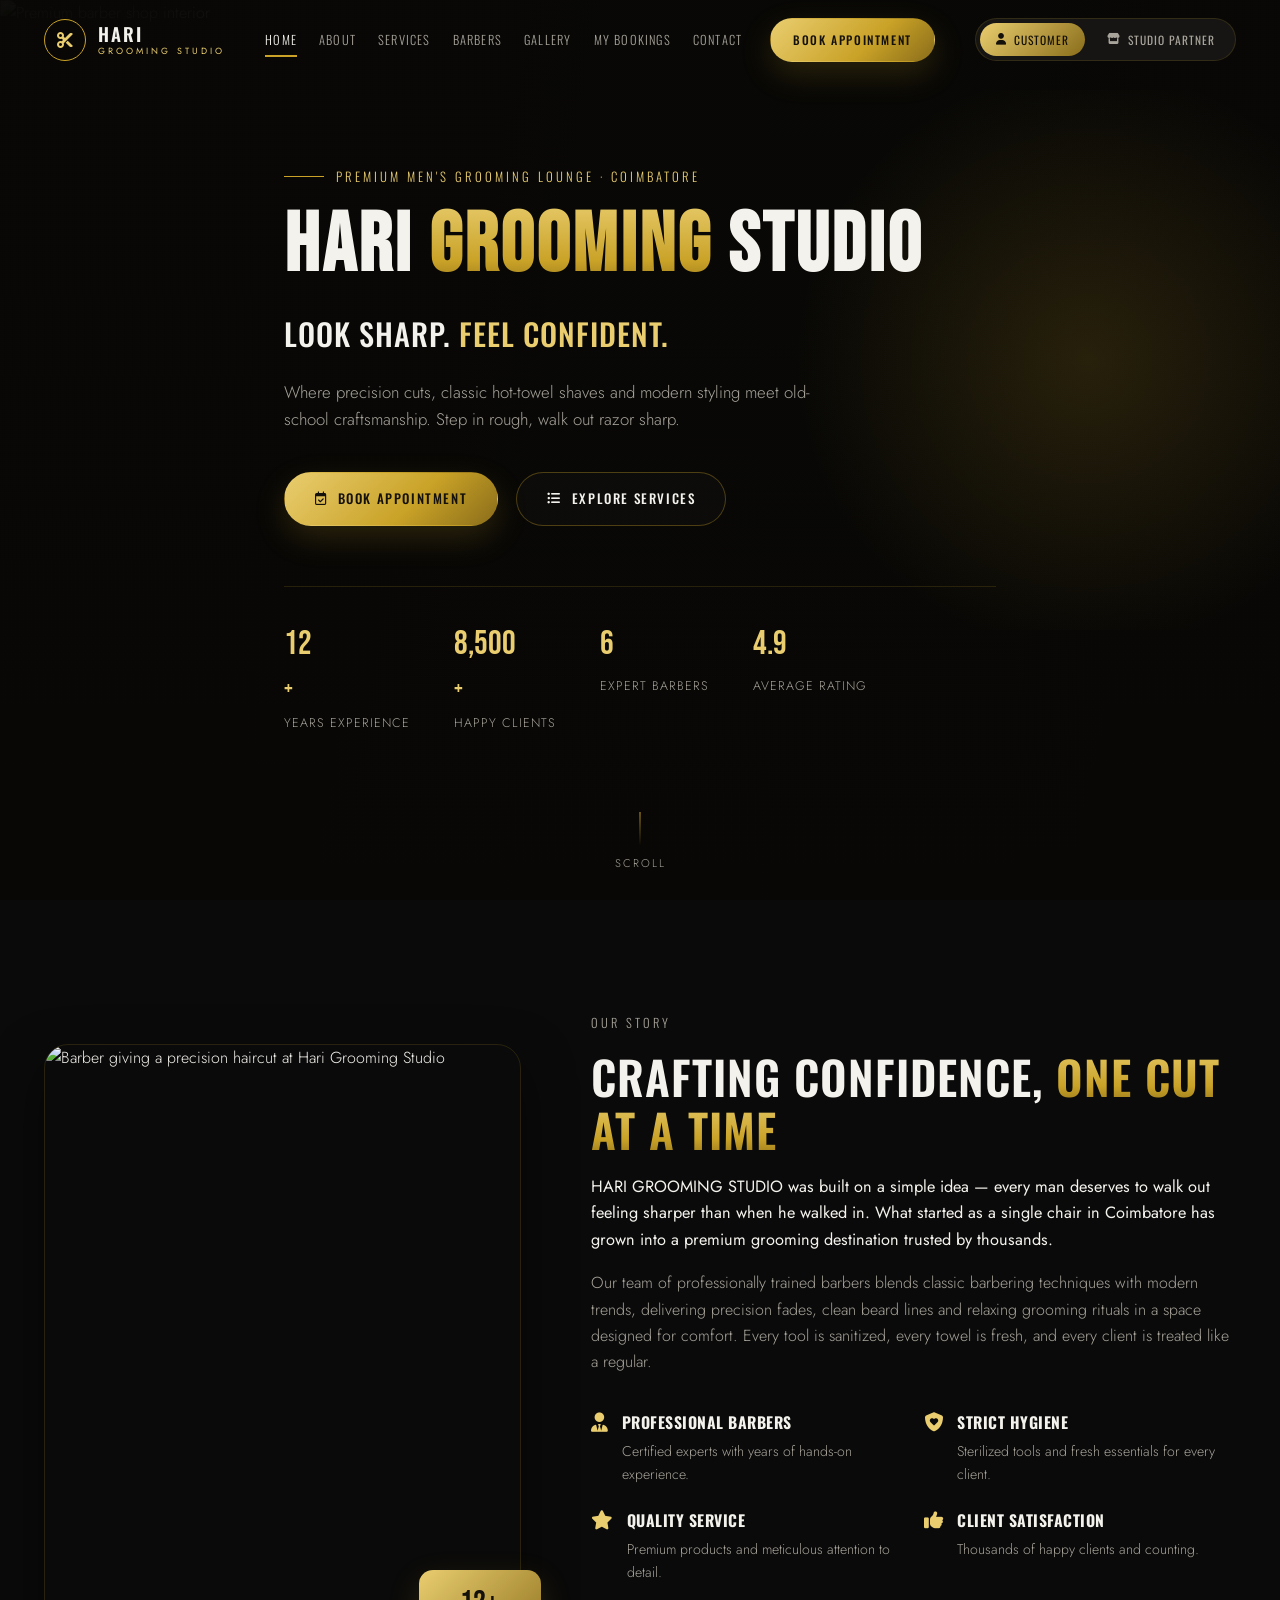
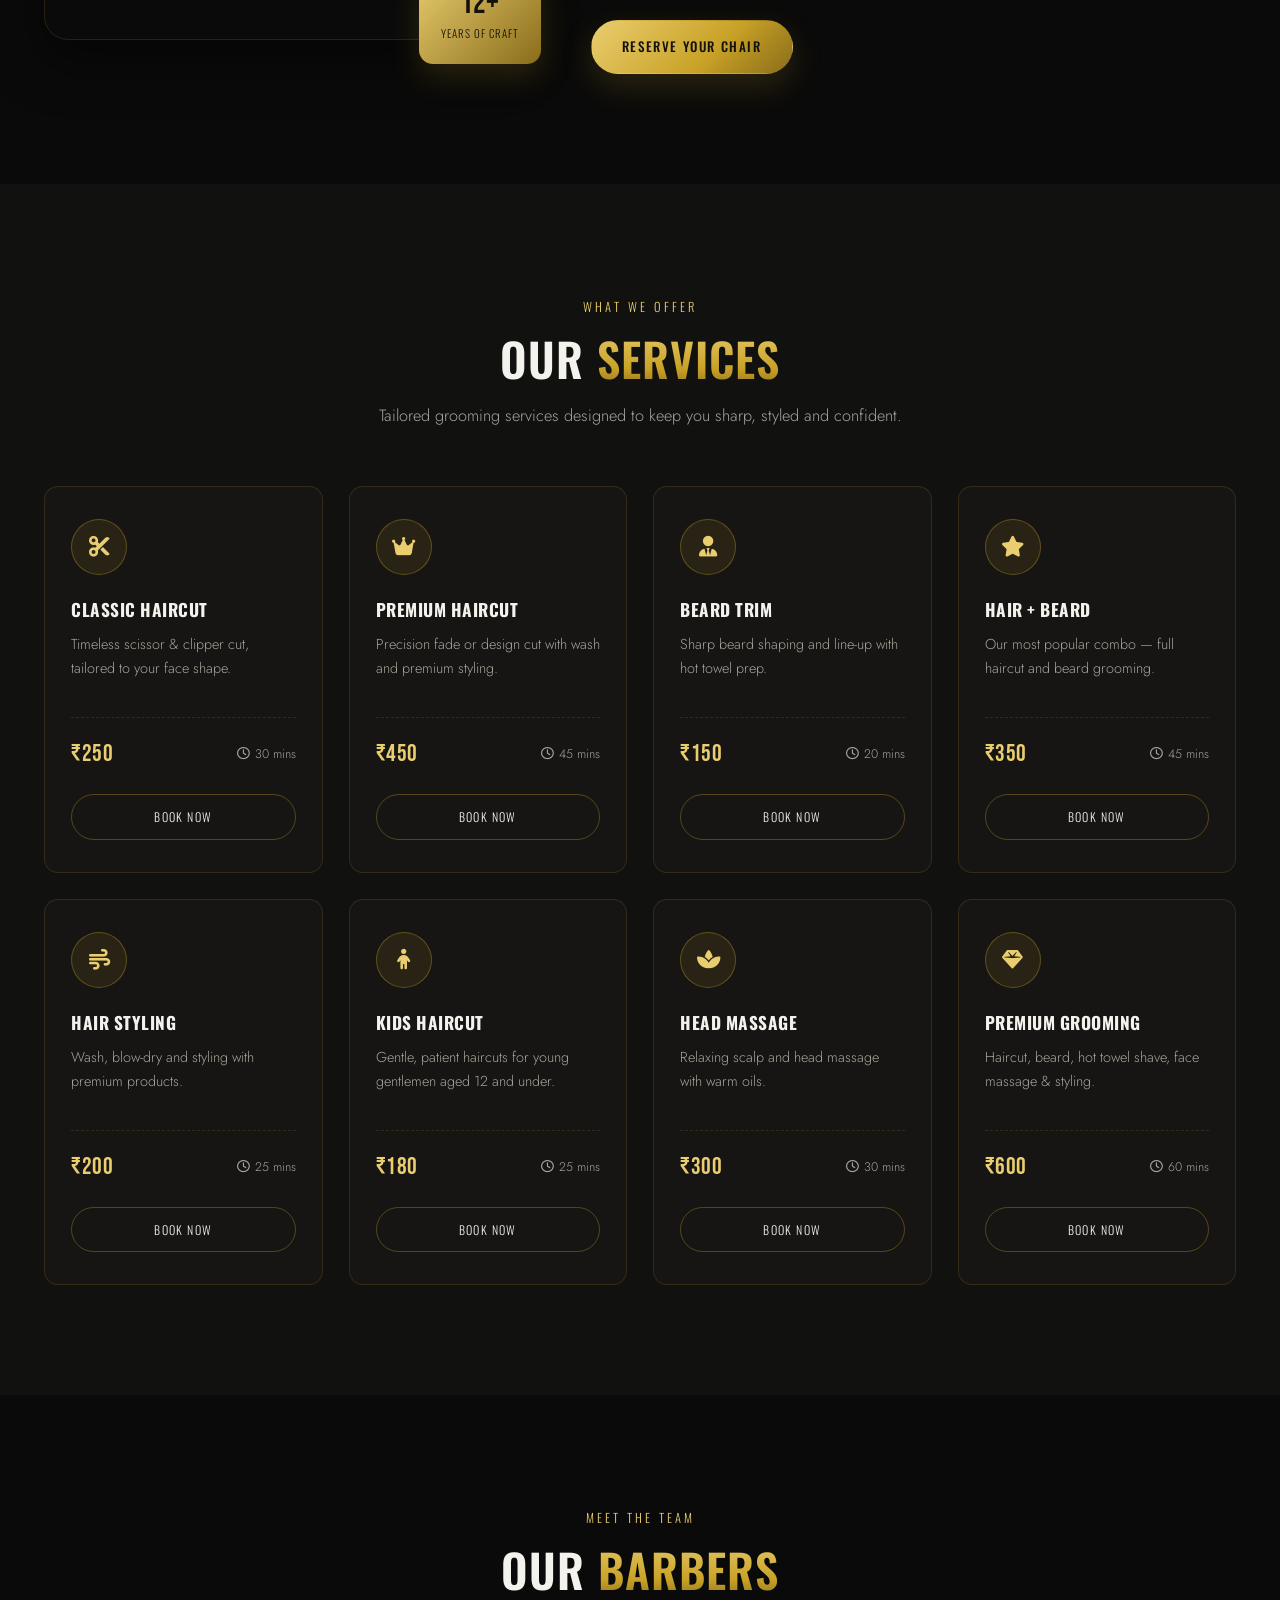
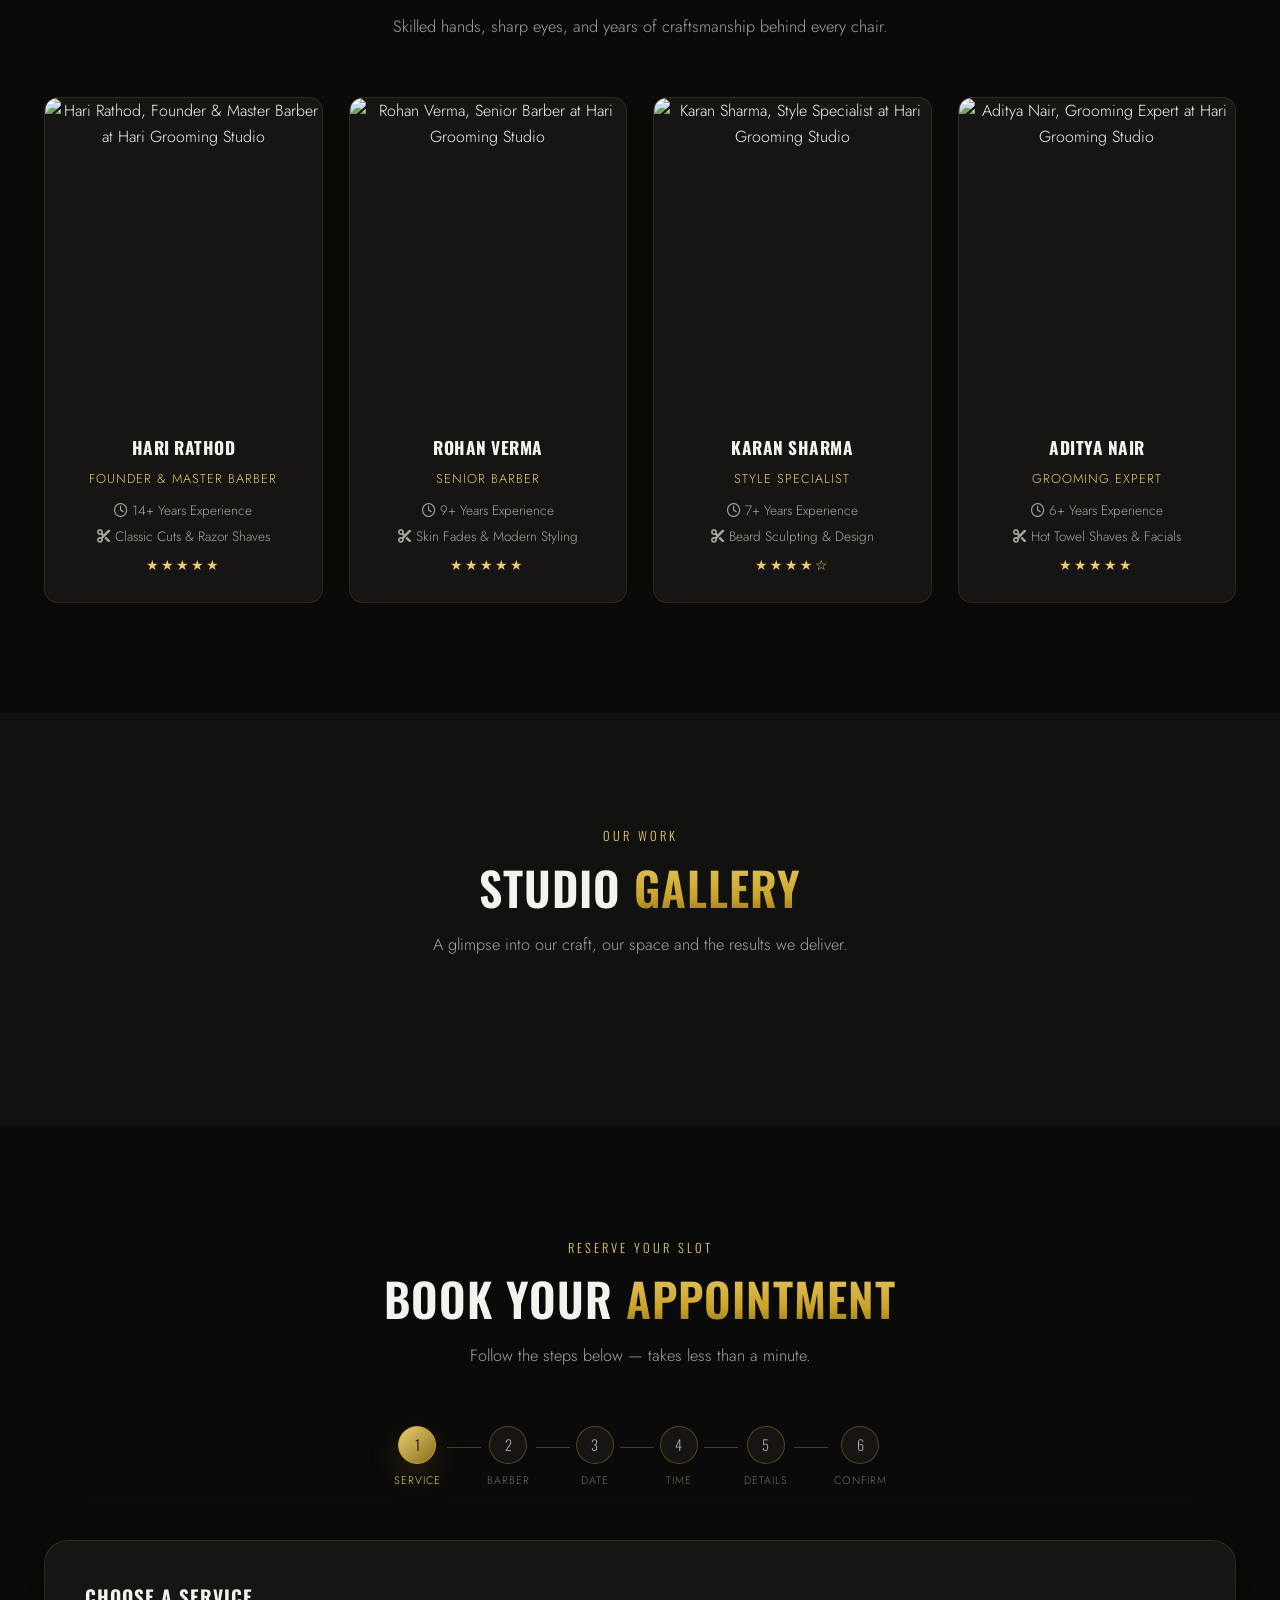
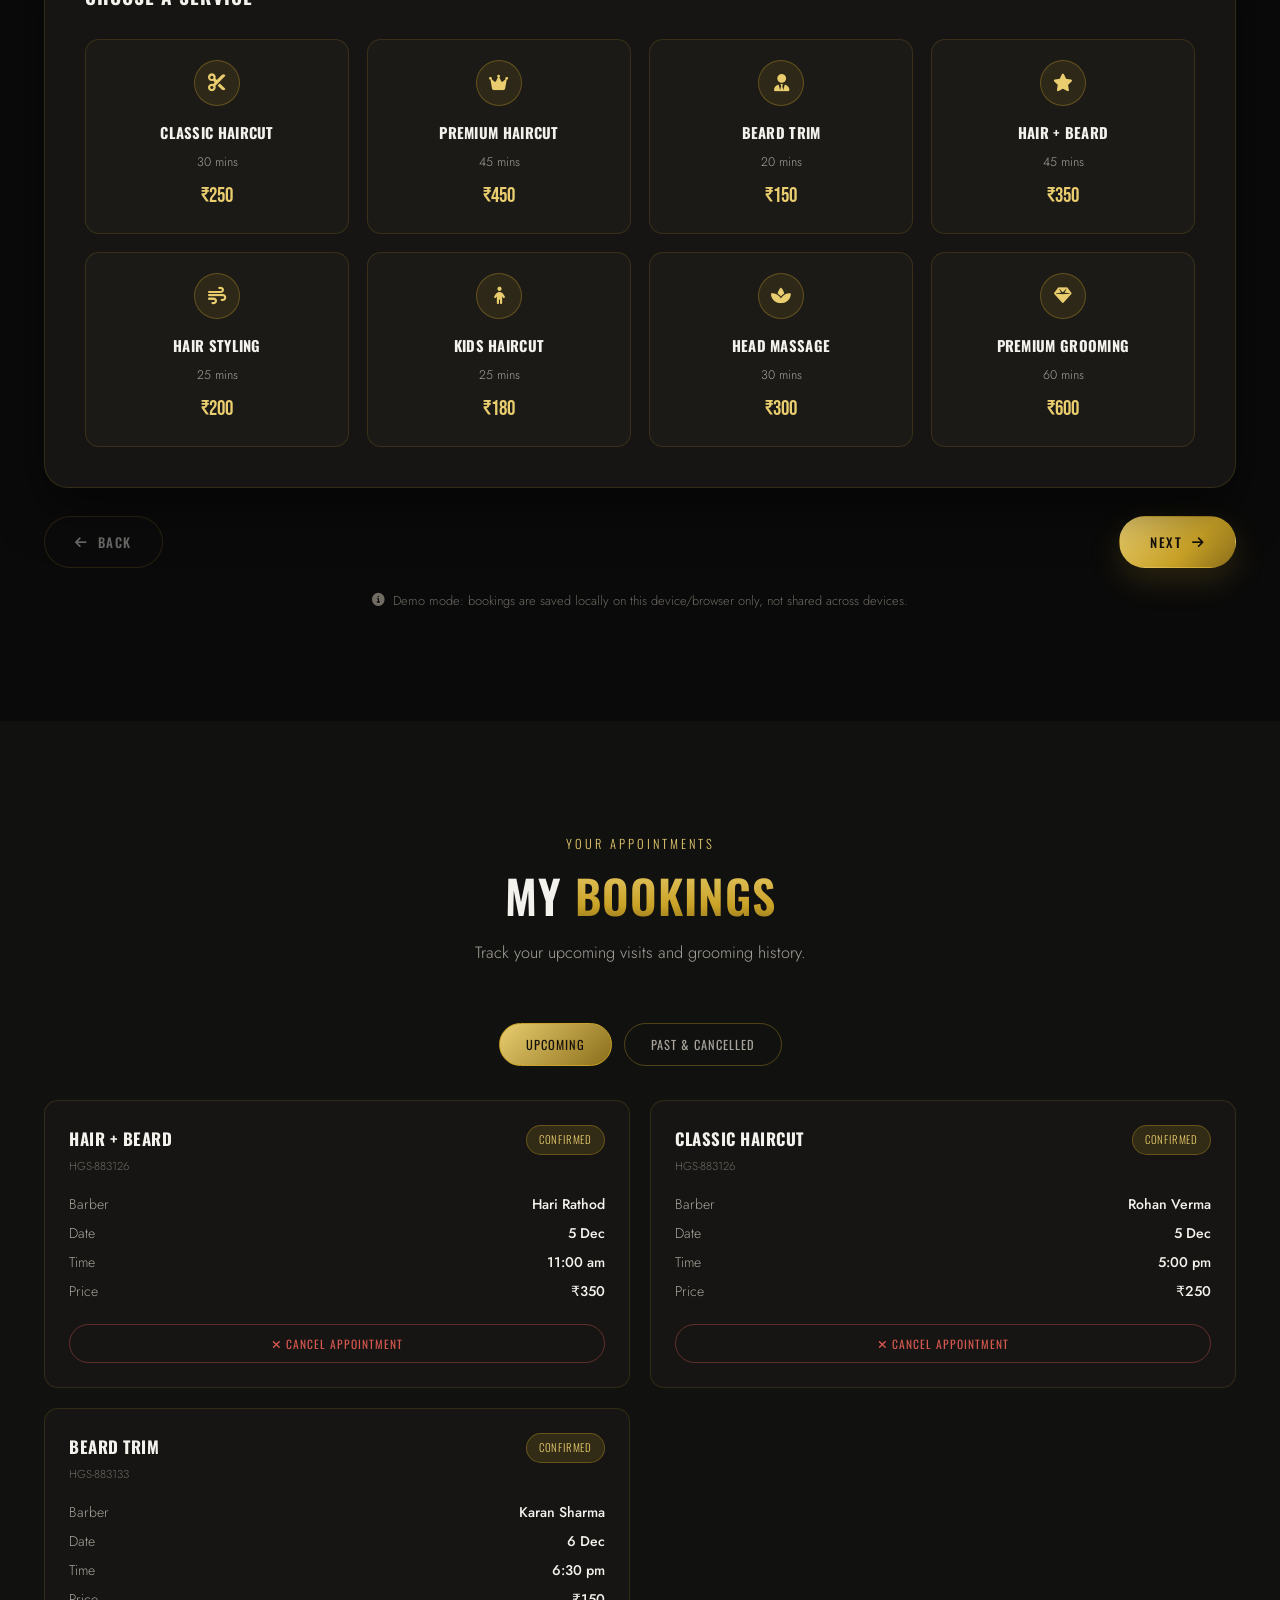
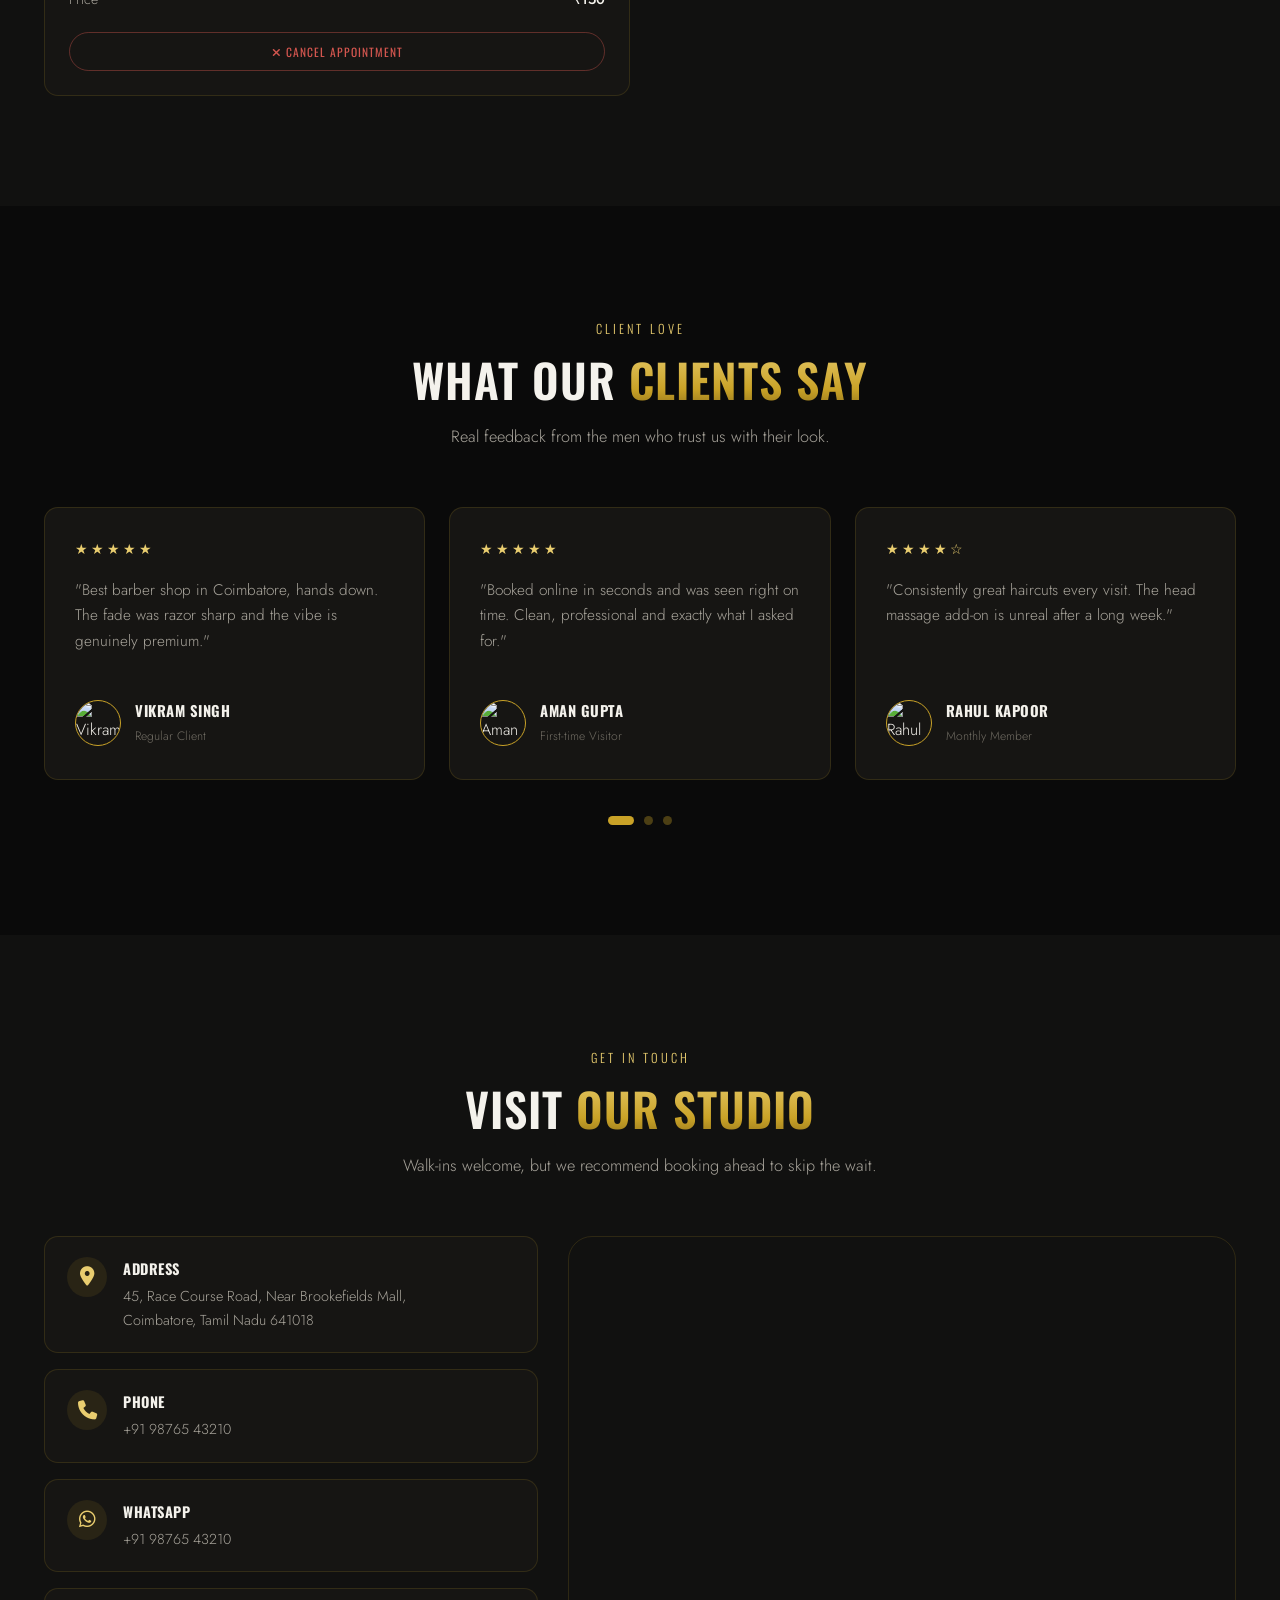
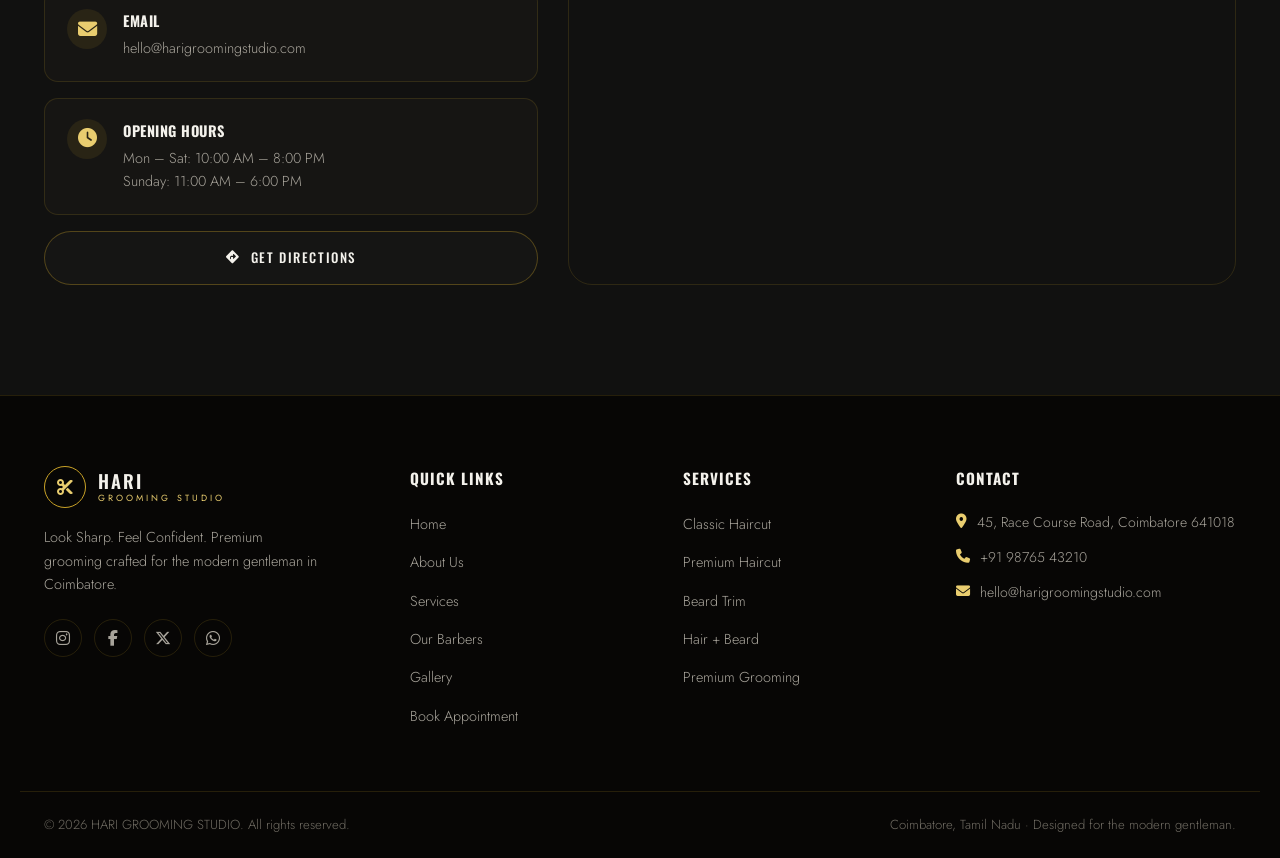
==== commit 62013b6b: "Add files via upload" ====
--- a/index.html
+++ b/index.html
@@ -12,7 +12,7 @@
 <link rel="stylesheet" href="https://cdnjs.cloudflare.com/ajax/libs/font-awesome/6.5.1/css/all.min.css">
 <link rel="stylesheet" href="style.css">
 </head>
-<body class="customer-site">
+<body>
 
 <!-- ===== LOADING SCREEN ===== -->
 <div class="loader" id="loader">
@@ -45,6 +45,11 @@
       </ul>
       <a href="#booking" class="btn btn-gold nav-cta" id="navBookBtn">Book Appointment</a>
     </nav>
+
+    <div class="mode-switch" role="group" aria-label="Choose experience">
+      <button class="mode-pill active" id="modeCustomerBtn" type="button"><i class="fa-solid fa-user"></i> Customer</button>
+      <button class="mode-pill" id="modePartnerBtn" type="button"><i class="fa-solid fa-store"></i> Studio Partner</button>
+    </div>
 
     <button class="hamburger" id="hamburger" aria-label="Toggle menu" aria-expanded="false">
       <span></span><span></span><span></span>
@@ -380,7 +385,6 @@
         <li><i class="fa-solid fa-phone"></i> +91 98765 43210</li>
         <li><i class="fa-solid fa-envelope"></i> hello@harigroomingstudio.com</li>
       </ul>
-      <a href="partner-login.html" class="partner-login-link"><i class="fa-solid fa-lock"></i>  Login</a>
     </div>
   </div>
   <div class="footer-bottom">
@@ -393,7 +397,87 @@
 
 </div><!-- /#customerApp -->
 
-<!--  is intentionally separated into partner-login.html -->
+<!-- =========================================================
+     STUDIO PARTNER APP
+========================================================= -->
+<div id="partnerApp" class="hidden">
+  <header class="partner-header">
+    <div class="partner-header-left">
+      <span class="brand-mark"><i class="fa-solid fa-scissors"></i></span>
+      <div class="brand-text">HARI<span>GROOMING STUDIO · PARTNER</span></div>
+    </div>
+    <div class="partner-header-right">
+      <span class="partner-demo-badge"><i class="fa-solid fa-circle-info"></i> Local demo data</span>
+      <button class="btn btn-outline" id="exitPartnerBtn"><i class="fa-solid fa-arrow-left"></i> Back to Customer Site</button>
+    </div>
+  </header>
+
+  <div class="partner-shell">
+    <nav class="partner-sidebar" id="partnerSidebar">
+      <button class="partner-tab active" data-tab="overview"><i class="fa-solid fa-gauge-high"></i> Overview</button>
+      <button class="partner-tab" data-tab="bookings"><i class="fa-solid fa-calendar-check"></i> Bookings</button>
+      <button class="partner-tab" data-tab="calendar"><i class="fa-solid fa-calendar-days"></i> Calendar</button>
+      <button class="partner-tab" data-tab="services"><i class="fa-solid fa-scissors"></i> Services</button>
+      <button class="partner-tab" data-tab="barbers"><i class="fa-solid fa-user-tie"></i> Barbers</button>
+      <button class="partner-tab" data-tab="customers"><i class="fa-solid fa-users"></i> Customers</button>
+      <button class="partner-tab" data-tab="settings"><i class="fa-solid fa-gear"></i> Settings</button>
+    </nav>
+
+    <main class="partner-main">
+
+      <section class="partner-view active" data-view="overview">
+        <h2 class="partner-view-title">Studio Overview</h2>
+        <div class="partner-cards" id="overviewCards"></div>
+        <h3 class="partner-sub-title">Recent Bookings</h3>
+        <div class="partner-bookings-list" id="overviewRecentBookings"></div>
+      </section>
+
+      <section class="partner-view" data-view="bookings">
+        <h2 class="partner-view-title">Manage Bookings</h2>
+        <div class="partner-filter-row">
+          <button class="chip active" data-filter="all">All</button>
+          <button class="chip" data-filter="confirmed">Confirmed</button>
+          <button class="chip" data-filter="completed">Completed</button>
+          <button class="chip" data-filter="cancelled">Cancelled</button>
+        </div>
+        <div class="partner-bookings-list" id="partnerBookingsList"></div>
+      </section>
+
+      <section class="partner-view" data-view="calendar">
+        <h2 class="partner-view-title">Weekly Calendar</h2>
+        <div class="calendar-week" id="calendarWeek"></div>
+      </section>
+
+      <section class="partner-view" data-view="services">
+        <h2 class="partner-view-title">Manage Services</h2>
+        <div class="partner-service-list" id="partnerServiceList"></div>
+      </section>
+
+      <section class="partner-view" data-view="barbers">
+        <h2 class="partner-view-title">Manage Barbers</h2>
+        <div class="partner-barber-list" id="partnerBarberList"></div>
+      </section>
+
+      <section class="partner-view" data-view="customers">
+        <h2 class="partner-view-title">Customers</h2>
+        <div class="partner-customer-list" id="partnerCustomerList"></div>
+      </section>
+
+      <section class="partner-view" data-view="settings">
+        <h2 class="partner-view-title">Studio Settings</h2>
+        <form class="settings-form" id="settingsForm">
+          <div class="form-group"><label>Studio Name</label><input type="text" id="setStudioName"></div>
+          <div class="form-group"><label>Address</label><input type="text" id="setAddress"></div>
+          <div class="form-group"><label>Phone</label><input type="text" id="setPhone"></div>
+          <div class="form-group"><label>Opening Hours</label><input type="text" id="setHours"></div>
+          <button type="submit" class="btn btn-gold">Save Settings</button>
+          <span class="save-confirm" id="settingsSaved">Saved!</span>
+        </form>
+      </section>
+
+    </main>
+  </div>
+</div>
 
 <script src="script.js"></script>
 </body>
--- a/style.css
+++ b/style.css
@@ -565,263 +565,3 @@
 @media (prefers-reduced-motion: reduce) {
   * { animation-duration: 0.001ms !important; animation-iteration-count: 1 !important; transition-duration: 0.001ms !important; scroll-behavior: auto !important; }
 }
-
-/* =========================================================
-   PREMIUM MOTION + SECURE PARTNER PORTAL
-   ========================================================= */
-.partner-login-link{display:inline-flex;align-items:center;gap:8px;margin-top:18px;color:var(--text-faint);font-size:.74rem;letter-spacing:.8px;transition:color .3s ease,transform .3s var(--ease)}
-.partner-login-link:hover{color:var(--gold-light);transform:translateX(3px)}
-.hero::after{content:'';position:absolute;inset:0;pointer-events:none;background:radial-gradient(circle at 72% 42%,rgba(233,205,111,.08),transparent 28%);mix-blend-mode:screen;animation:heroBreath 6s ease-in-out infinite alternate}
-@keyframes heroBreath{from{opacity:.35;transform:scale(.96)}to{opacity:.9;transform:scale(1.04)}}
-.hero-glow{animation:glowDrift 8s ease-in-out infinite alternate}
-@keyframes glowDrift{from{transform:translate3d(0,0,0) scale(.9);opacity:.55}to{transform:translate3d(-5%,5%,0) scale(1.12);opacity:1}}
-.section-head .section-title{animation:titleSettle .9s var(--ease) both}
-@keyframes titleSettle{from{opacity:0;transform:translateY(14px);letter-spacing:5px}to{opacity:1;transform:translateY(0);letter-spacing:1px}}
-.service-card,.barber-card,.gallery-item,.testimonial-card,.booking-card,.contact-card{will-change:transform}
-.service-card::after,.barber-card::after,.gallery-item::after{content:'';position:absolute;inset:0;pointer-events:none;opacity:0;background:linear-gradient(115deg,transparent 30%,rgba(255,255,255,.09) 48%,transparent 65%);transform:translateX(-120%);transition:opacity .35s ease}
-.service-card:hover::after,.barber-card:hover::after,.gallery-item:hover::after{opacity:1;animation:cardSweep .9s var(--ease)}
-@keyframes cardSweep{to{transform:translateX(120%)}}
-.booking .wizard-panel-wrap{position:relative;overflow:hidden}
-.booking .wizard-panel.active{animation:bookingPanelIn .55s var(--ease) both}
-@keyframes bookingPanelIn{from{opacity:0;transform:translateX(24px) scale(.985);filter:blur(4px)}to{opacity:1;transform:translateX(0) scale(1);filter:blur(0)}}
-.wizard-step.active .wizard-dot{animation:activeDotPulse 1.8s ease-in-out infinite}
-@keyframes activeDotPulse{0%,100%{box-shadow:0 0 0 0 rgba(201,162,39,0)}50%{box-shadow:0 0 0 8px rgba(201,162,39,.08)}}
-.date-chip.selected,.time-slot.selected{animation:selectionPop .35s var(--ease)}
-@keyframes selectionPop{0%{transform:scale(.94)}70%{transform:scale(1.05)}100%{transform:scale(1)}}
-.success-overlay{background:radial-gradient(circle at center,rgba(201,162,39,.11),transparent 32%),rgba(4,4,4,.96);backdrop-filter:blur(18px)}
-.success-overlay.active::before,.success-overlay.active::after{content:'';position:absolute;width:1px;height:55vh;background:linear-gradient(transparent,rgba(233,205,111,.55),transparent);animation:goldCurtain 1.6s var(--ease) both}
-.success-overlay.active::before{left:18%}.success-overlay.active::after{right:18%;animation-delay:.08s}
-@keyframes goldCurtain{from{opacity:0;transform:scaleY(0)}to{opacity:.7;transform:scaleY(1)}}
-.success-stage{position:relative;width:210px;height:150px;margin:0 auto 8px}
-.success-scissors{position:absolute;left:50%;top:50%;font-size:5rem;color:var(--gold-light);filter:drop-shadow(0 0 18px rgba(201,162,39,.4));transform:translate(-50%,-50%) rotate(-18deg)}
-.success-stage.cutting .success-scissors{animation:scissorCut 1.45s cubic-bezier(.22,.8,.25,1) both}
-@keyframes scissorCut{0%{transform:translate(-50%,-50%) translateX(-70px) rotate(-28deg) scale(.7);opacity:0}18%{opacity:1}35%{transform:translate(-50%,-50%) translateX(-15px) rotate(-5deg) scale(1)}48%{transform:translate(-50%,-50%) translateX(12px) rotate(-30deg) scale(1.06)}60%{transform:translate(-50%,-50%) translateX(-2px) rotate(8deg) scale(1)}72%{transform:translate(-50%,-50%) translateX(20px) rotate(-24deg) scale(1.04)}100%{transform:translate(-50%,-50%) translateX(0) rotate(-18deg) scale(1);opacity:1}}
-.success-stage.cutting::before,.success-stage.cutting::after{content:'✦  ✦  ✦';position:absolute;left:50%;top:50%;color:var(--gold-light);letter-spacing:24px;font-size:.9rem;opacity:0;transform:translate(-50%,-50%);animation:hairSnip 1.1s ease-out .35s both}
-.success-stage.cutting::after{content:'·  ·  ·';letter-spacing:34px;animation-delay:.52s}
-@keyframes hairSnip{0%{opacity:0;transform:translate(-50%,-50%) scale(.4)}30%{opacity:.9}100%{opacity:0;transform:translate(-50%,-50%) translate(95px,-70px) scale(1.5)}}
-.success-check.show{animation:checkReveal .7s var(--ease) both}
-@keyframes checkReveal{0%{opacity:0;transform:scale(.2) rotate(-25deg)}65%{opacity:1;transform:scale(1.12) rotate(3deg)}100%{opacity:1;transform:scale(1) rotate(0)}}
-.success-result.show{animation:resultReveal .75s var(--ease) both}
-@keyframes resultReveal{from{opacity:0;transform:translateY(28px) scale(.96);filter:blur(5px)}to{opacity:1;transform:translateY(0) scale(1);filter:blur(0)}}
-#partnerApp{background:radial-gradient(circle at 80% 10%,rgba(201,162,39,.06),transparent 28%),var(--bg)}
-.partner-header{position:sticky;top:0;z-index:20;backdrop-filter:blur(16px);box-shadow:0 14px 35px rgba(0,0,0,.22)}
-.partner-demo-badge{color:var(--gold-light)}
-.partner-card,.p-service-card,.p-barber-card,.p-customer-card,.p-booking-row,.cal-day{animation:partnerCardIn .55s var(--ease) both}
-@keyframes partnerCardIn{from{opacity:0;transform:translateY(14px)}to{opacity:1;transform:translateY(0)}}
-.partner-tab.active{box-shadow:inset 3px 0 0 var(--gold-light),0 8px 22px rgba(201,162,39,.06)}
-@media (prefers-reduced-motion:reduce){.hero::after,.hero-glow,.success-stage.cutting .success-scissors,.success-stage.cutting::before,.success-stage.cutting::after{animation:none!important}}
-
-
-/* =========================================================
-   CUSTOMER-ONLY PREMIUM STRUCTURE
-   ========================================================= */
-body.customer-site {
-  overflow-x: hidden;
-}
-
-.customer-site .site-header {
-  backdrop-filter: blur(18px);
-  -webkit-backdrop-filter: blur(18px);
-}
-
-.customer-site .nav-cta {
-  box-shadow: 0 8px 28px rgba(201,162,39,.14);
-}
-
-.customer-site .service-card,
-.customer-site .barber-card,
-.customer-site .gallery-item,
-.customer-site .testimonial-card,
-.customer-site .booking-card,
-.customer-site .contact-card {
-  will-change: transform;
-}
-
-.customer-site .service-card:hover,
-.customer-site .barber-card:hover {
-  transform: translateY(-7px);
-  box-shadow: 0 18px 45px rgba(0,0,0,.24), 0 0 28px rgba(201,162,39,.06);
-}
-
-.customer-site .section-title {
-  text-wrap: balance;
-}
-
-.partner-login-link {
-  display: inline-flex;
-  align-items: center;
-  gap: 8px;
-  font-size: .78rem !important;
-  opacity: .72;
-  transition: opacity .25s ease, color .25s ease, transform .25s ease;
-}
-
-.partner-login-link:hover {
-  opacity: 1;
-  transform: translateX(3px);
-}
-
-@media (max-width: 720px) {
-  .customer-site .hero-actions {
-    gap: 10px;
-  }
-  .customer-site .hero-actions .btn {
-    width: 100%;
-  }
-}
-
-
-/* =========================================================
-   PREMIUM 3D MOTION LAYER
-   ========================================================= */
-.customer-site {
-  perspective: 1400px;
-}
-
-.customer-site .hero-content,
-.customer-site .hero-media {
-  transform-style: preserve-3d;
-}
-
-.customer-site .hero-content {
-  animation: hero3DIn 1.15s cubic-bezier(.2,.8,.2,1) both;
-}
-
-.customer-site .hero-media {
-  transform: translateZ(20px);
-  animation: heroMedia3D 1.35s cubic-bezier(.2,.8,.2,1) both;
-}
-
-@keyframes hero3DIn {
-  0% { opacity:0; transform: translate3d(-35px,25px,-100px) rotateY(9deg) rotateX(3deg); }
-  100% { opacity:1; transform: translate3d(0,0,0) rotateY(0) rotateX(0); }
-}
-@keyframes heroMedia3D {
-  0% { opacity:0; transform: translate3d(45px,20px,-120px) rotateY(-12deg) rotateX(5deg) scale(.94); }
-  100% { opacity:1; transform: translate3d(0,0,20px) rotateY(0) rotateX(0) scale(1); }
-}
-
-.customer-site .service-card,
-.customer-site .barber-card,
-.customer-site .testimonial-card,
-.customer-site .booking-card,
-.customer-site .contact-card {
-  transform-style: preserve-3d;
-  transition: transform .45s cubic-bezier(.2,.8,.2,1),
-              box-shadow .45s ease,
-              border-color .35s ease;
-}
-
-.customer-site .service-card:hover,
-.customer-site .barber-card:hover,
-.customer-site .testimonial-card:hover,
-.customer-site .booking-card:hover {
-  transform: translateY(-8px) rotateX(3deg) rotateY(-3deg) translateZ(12px);
-  box-shadow:
-    0 25px 55px rgba(0,0,0,.34),
-    0 0 32px rgba(201,162,39,.10);
-}
-
-.customer-site .service-icon,
-.customer-site .barber-card img,
-.customer-site .contact-card i {
-  transform: translateZ(22px);
-}
-
-.customer-site .btn {
-  transform-style: preserve-3d;
-  transition: transform .25s ease, box-shadow .25s ease;
-}
-.customer-site .btn:hover {
-  transform: translateY(-3px) translateZ(8px);
-  box-shadow: 0 14px 30px rgba(201,162,39,.18);
-}
-
-/* 3D floating gold orbs */
-.customer-site .hero::before,
-.customer-site .hero::after {
-  content:"";
-  position:absolute;
-  border-radius:50%;
-  pointer-events:none;
-  transform-style:preserve-3d;
-  filter:blur(.2px);
-}
-.customer-site .hero::before {
-  width:90px;height:90px;right:8%;top:20%;
-  border:1px solid rgba(225,196,90,.24);
-  box-shadow: inset 0 0 25px rgba(225,196,90,.08), 0 0 35px rgba(201,162,39,.07);
-  animation: orbFloatA 6s ease-in-out infinite;
-}
-.customer-site .hero::after {
-  width:34px;height:34px;left:9%;bottom:17%;
-  background:radial-gradient(circle at 35% 30%,rgba(255,236,151,.75),rgba(201,162,39,.08) 55%,transparent 70%);
-  animation: orbFloatB 4.5s ease-in-out infinite;
-}
-@keyframes orbFloatA {
-  0%,100% { transform:translate3d(0,0,35px) rotateX(0) rotateY(0); }
-  50% { transform:translate3d(-22px,-28px,95px) rotateX(25deg) rotateY(40deg); }
-}
-@keyframes orbFloatB {
-  0%,100% { transform:translate3d(0,0,20px); }
-  50% { transform:translate3d(25px,-18px,65px) scale(1.18); }
-}
-
-/* 3D booking success scene */
-.success-overlay {
-  perspective: 1200px;
-}
-.success-stage {
-  transform-style: preserve-3d;
-}
-.success-scissors {
-  transform-style: preserve-3d;
-  filter: drop-shadow(0 16px 28px rgba(201,162,39,.22));
-}
-.success-scissors i {
-  display:block;
-  animation: scissors3D 1.05s cubic-bezier(.2,.8,.2,1) infinite;
-  transform-origin: 50% 50%;
-}
-@keyframes scissors3D {
-  0% { transform: rotateZ(-18deg) rotateY(-25deg) rotateX(8deg) translateZ(0); }
-  35% { transform: rotateZ(18deg) rotateY(25deg) rotateX(-8deg) translateZ(30px) scale(1.12); }
-  52% { transform: rotateZ(-12deg) rotateY(-18deg) rotateX(6deg) translateZ(15px) scale(1.02); }
-  100% { transform: rotateZ(-18deg) rotateY(-25deg) rotateX(8deg) translateZ(0); }
-}
-
-.success-check.show {
-  transform-style: preserve-3d;
-  animation: check3D .8s cubic-bezier(.2,.9,.2,1) both;
-}
-@keyframes check3D {
-  0% { opacity:0; transform:scale(.35) rotateX(65deg) rotateY(-40deg) translateZ(-100px); }
-  65% { opacity:1; transform:scale(1.12) rotateX(-8deg) rotateY(10deg) translateZ(30px); }
-  100% { opacity:1; transform:scale(1) rotateX(0) rotateY(0) translateZ(0); }
-}
-
-/* 3D slot selection */
-.customer-site .slot-grid .time-slot,
-.customer-site .slot-grid button {
-  transform-style: preserve-3d;
-  transition: transform .3s ease, box-shadow .3s ease, background .3s ease;
-}
-.customer-site .slot-grid .time-slot:hover,
-.customer-site .slot-grid button:hover {
-  transform: translateY(-4px) rotateX(6deg) translateZ(8px);
-}
-.customer-site .slot-grid .selected,
-.customer-site .slot-grid .active {
-  transform: translateY(-3px) rotateX(-3deg) translateZ(12px);
-  box-shadow: 0 12px 28px rgba(201,162,39,.18);
-}
-
-@media (prefers-reduced-motion: reduce) {
-  .customer-site .hero-content,
-  .customer-site .hero-media,
-  .customer-site .hero::before,
-  .customer-site .hero::after,
-  .success-scissors i {
-    animation: none !important;
-  }
-}
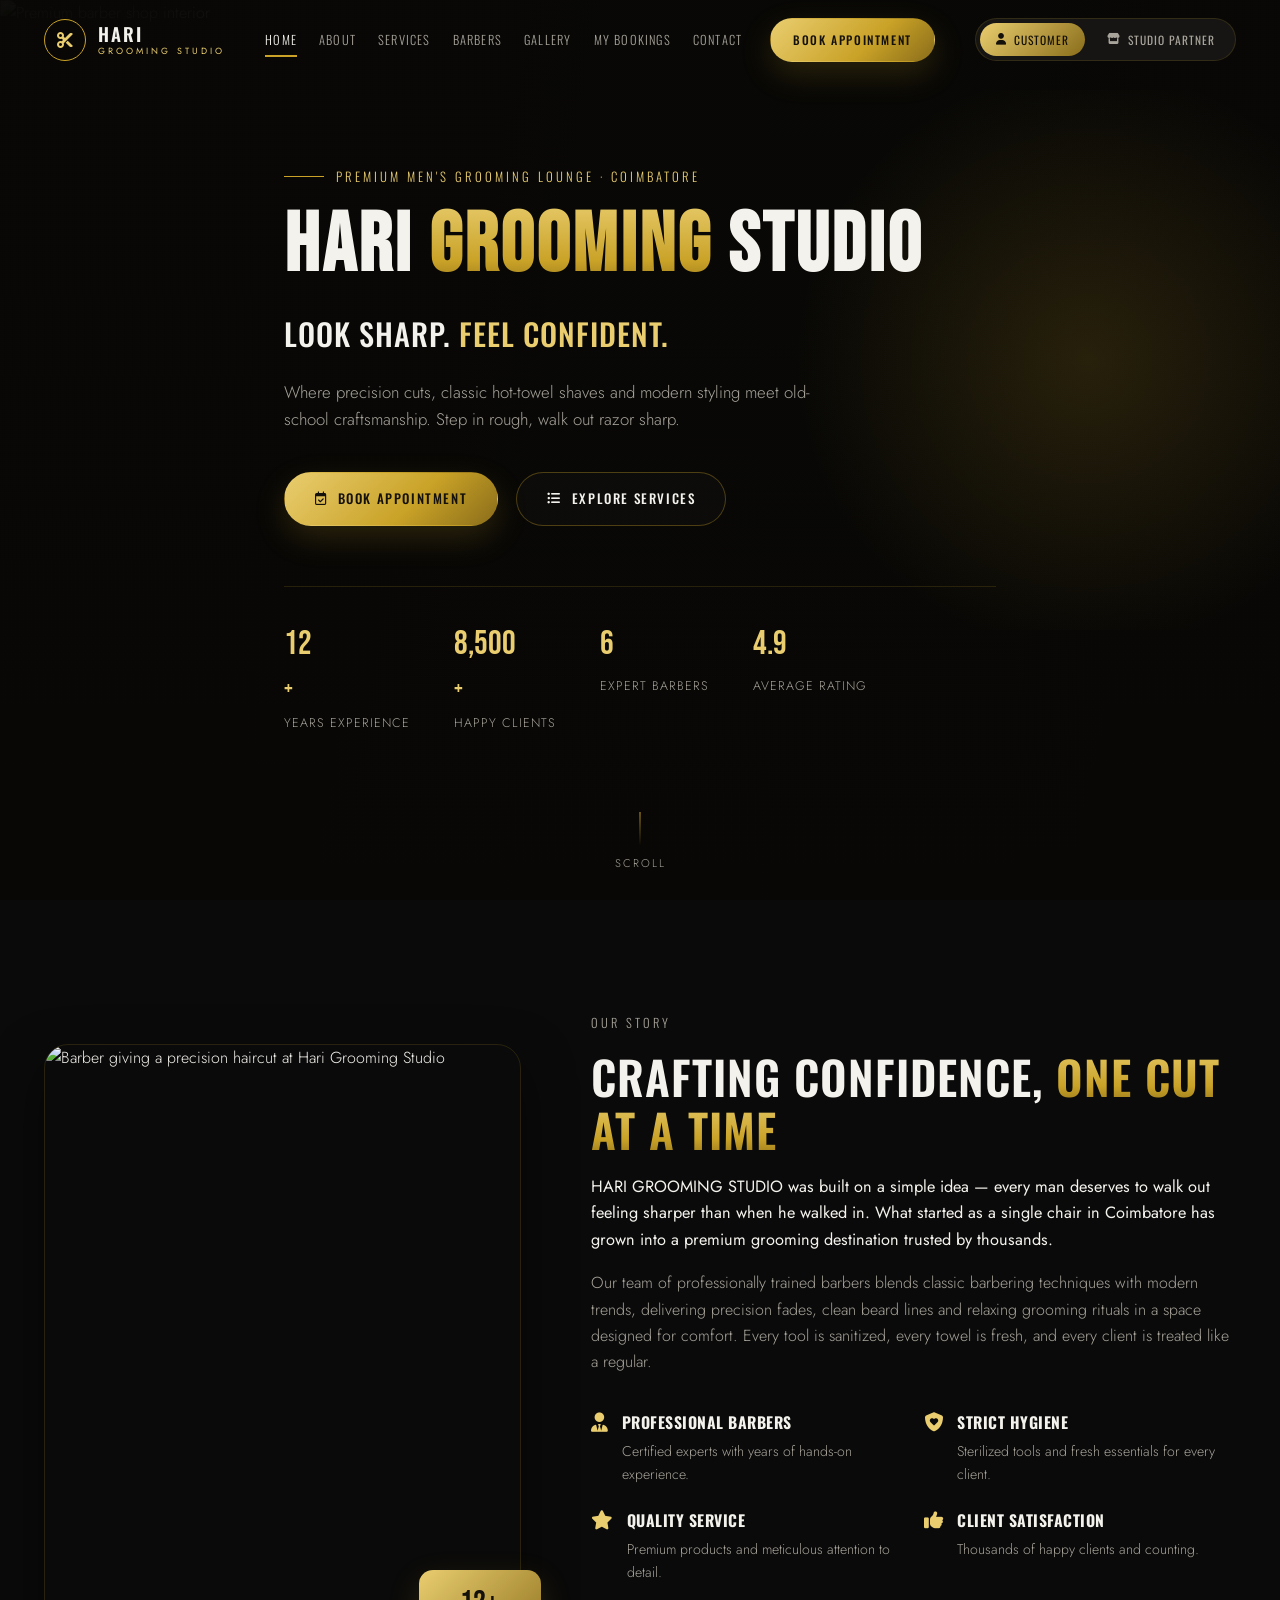
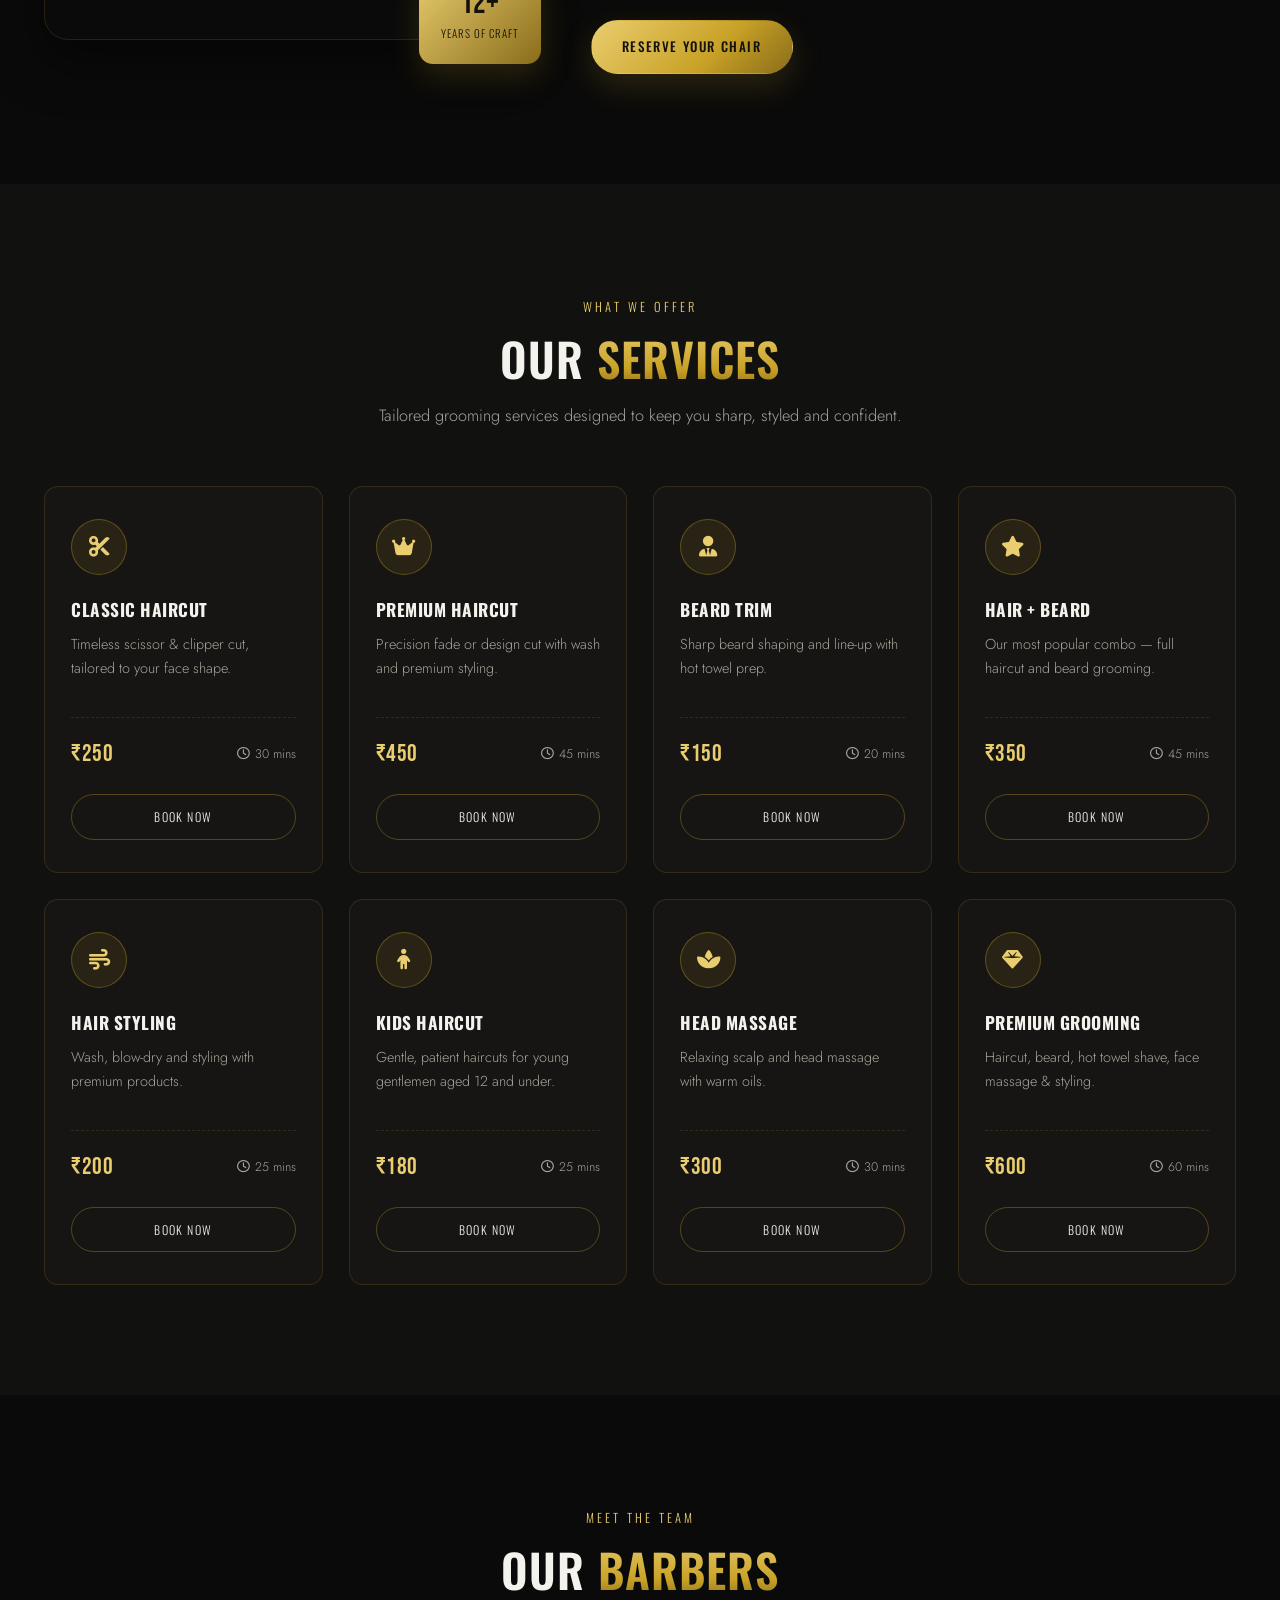
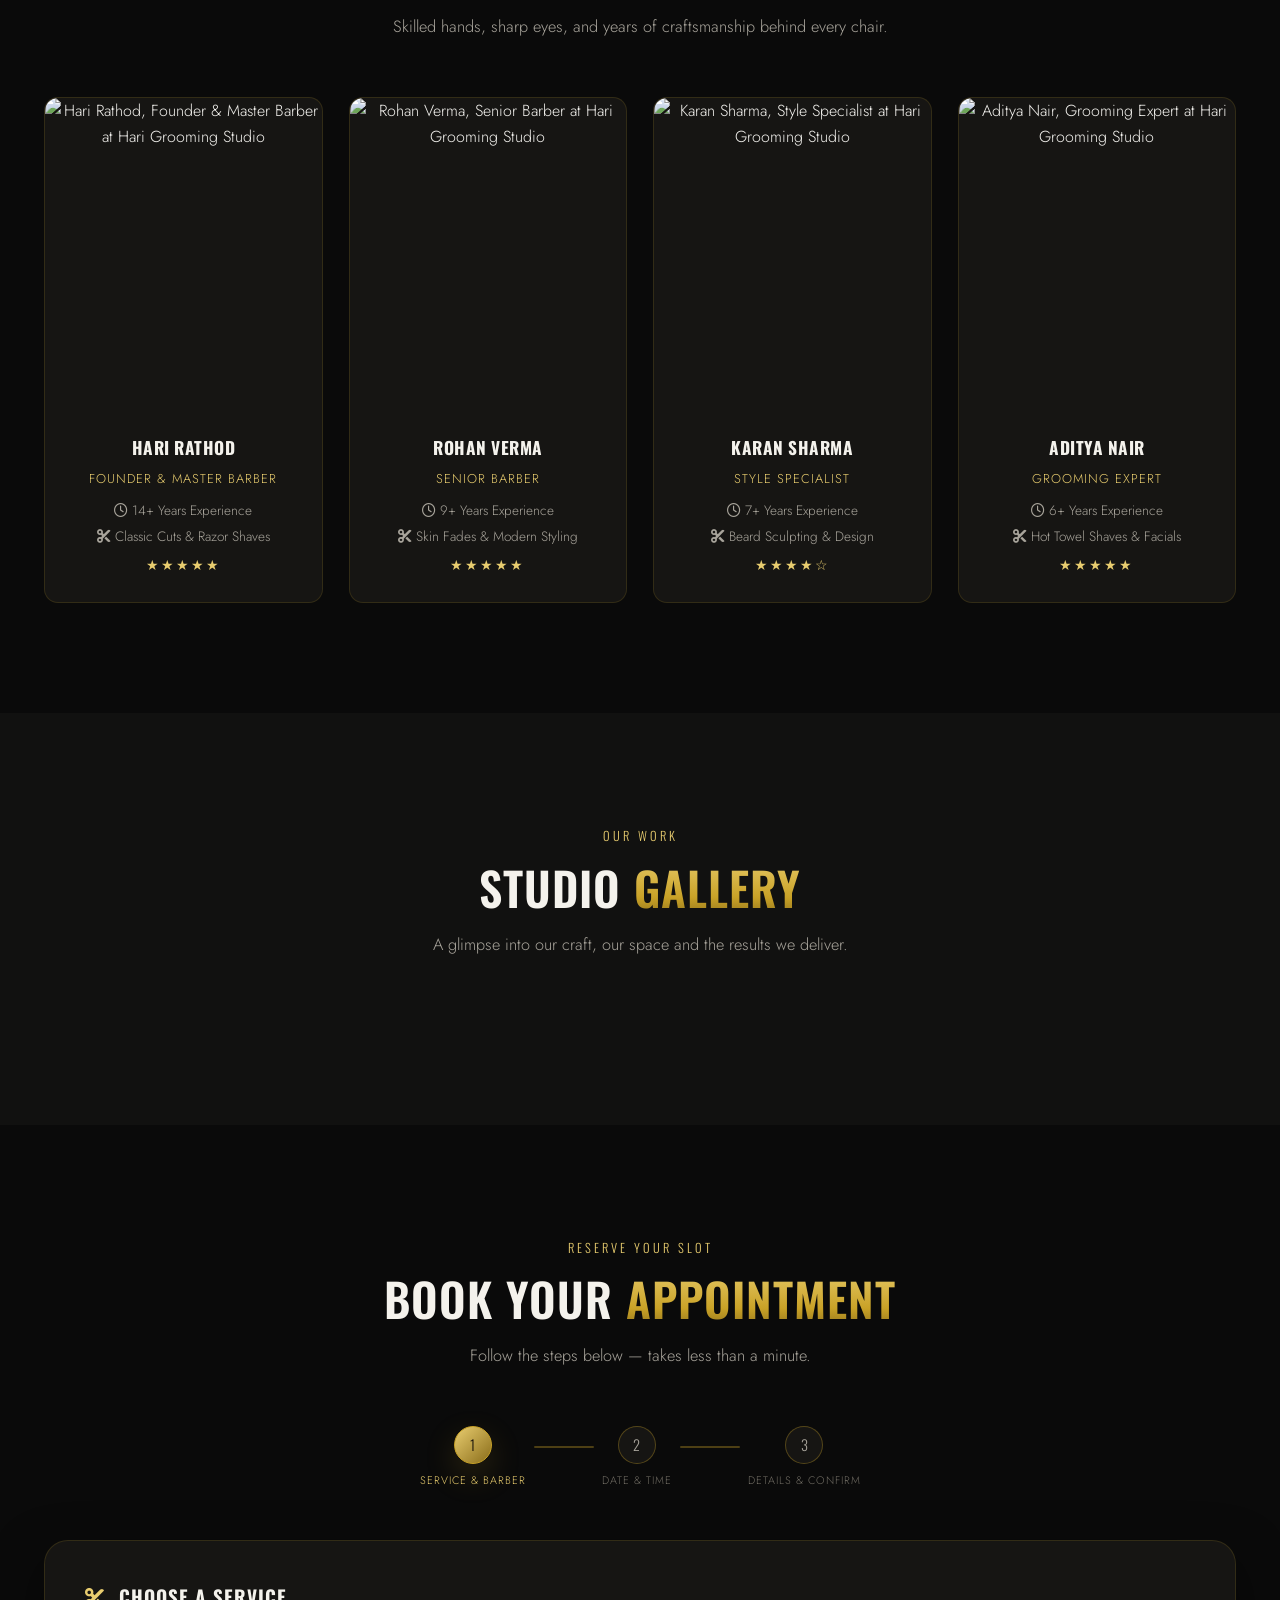
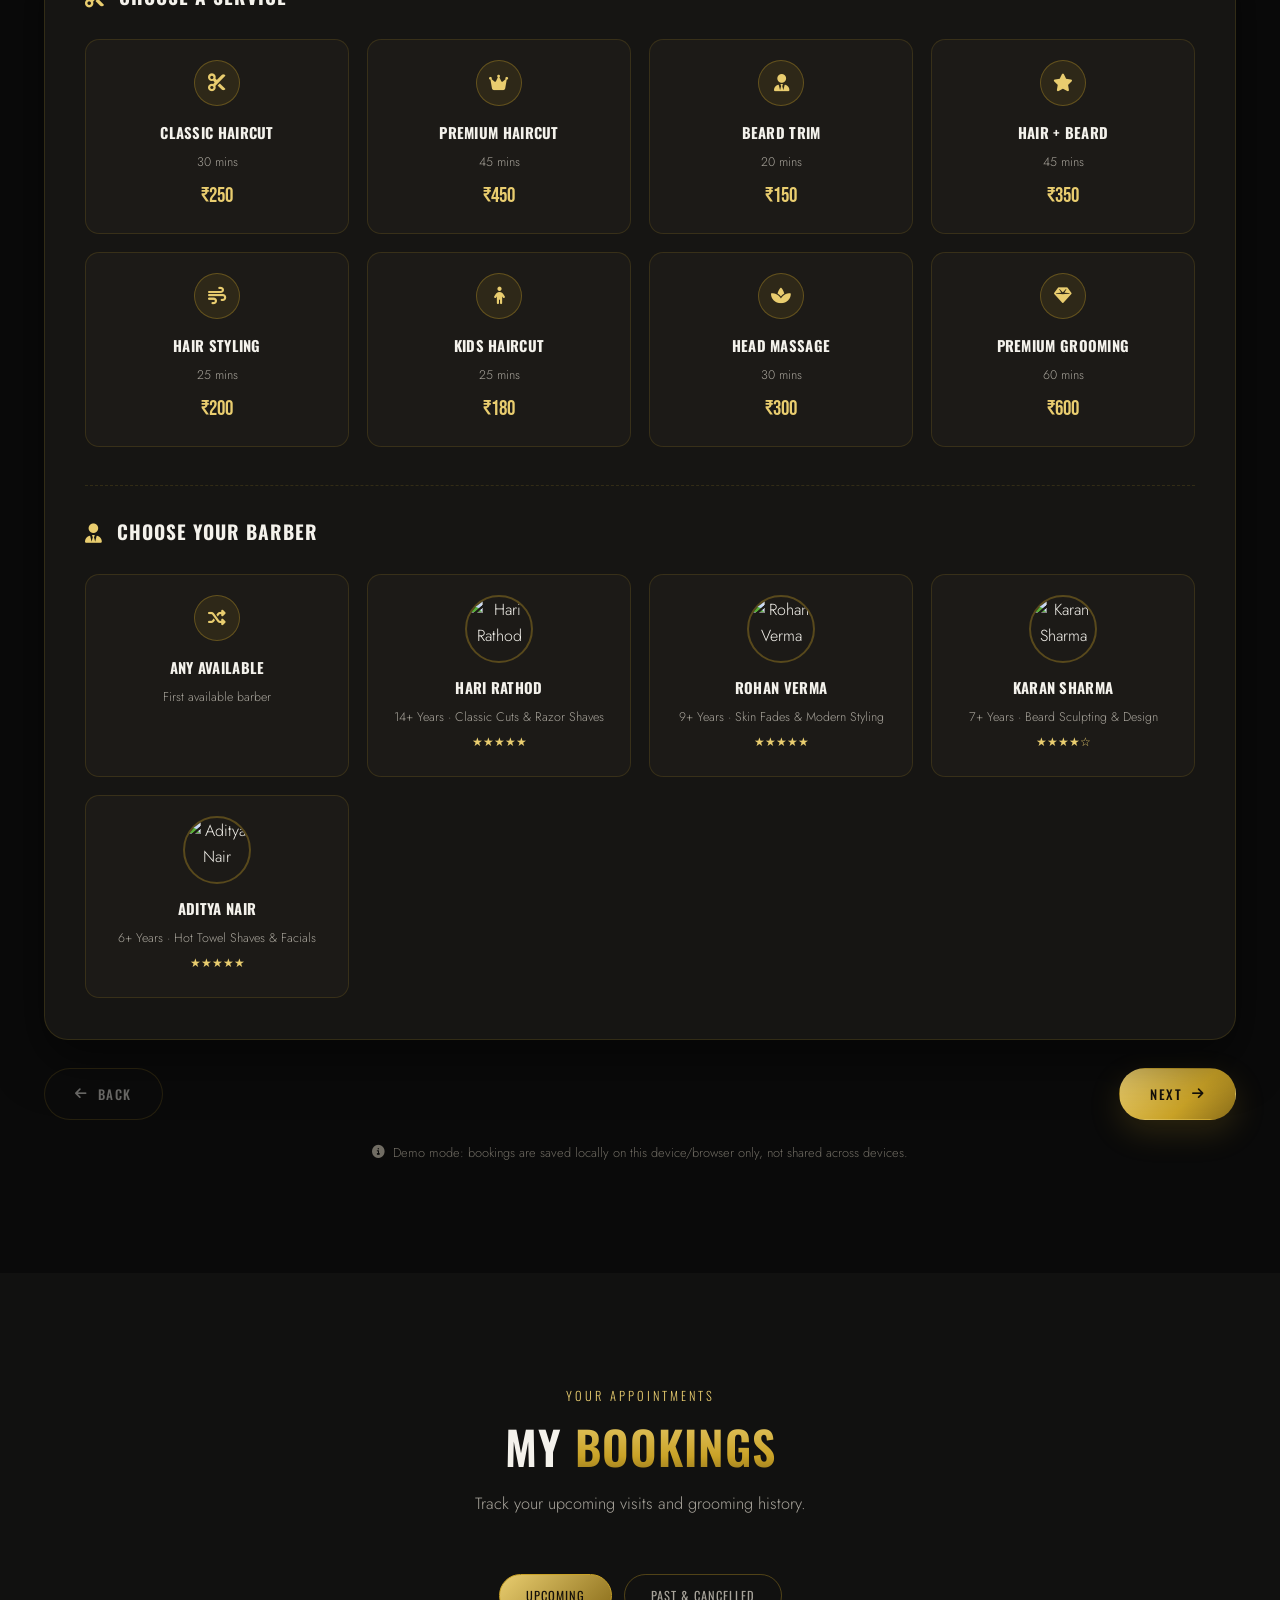
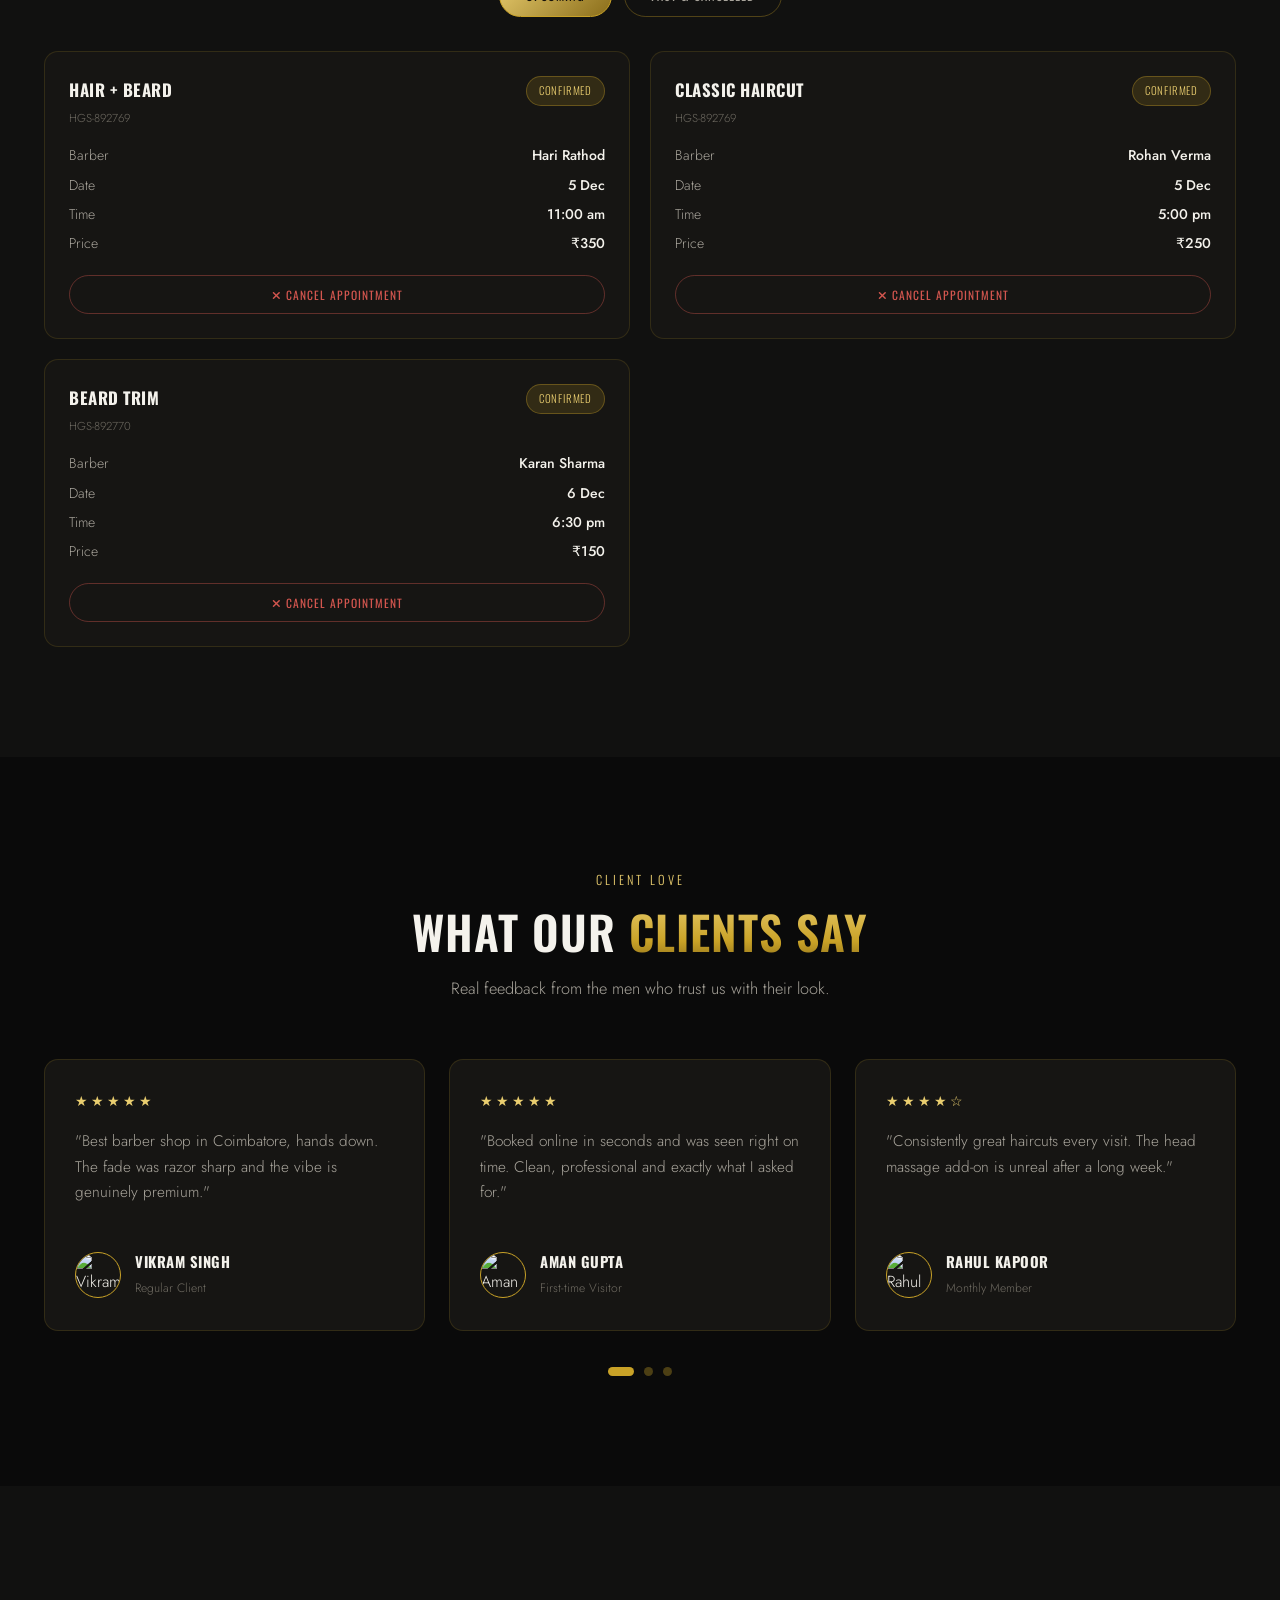
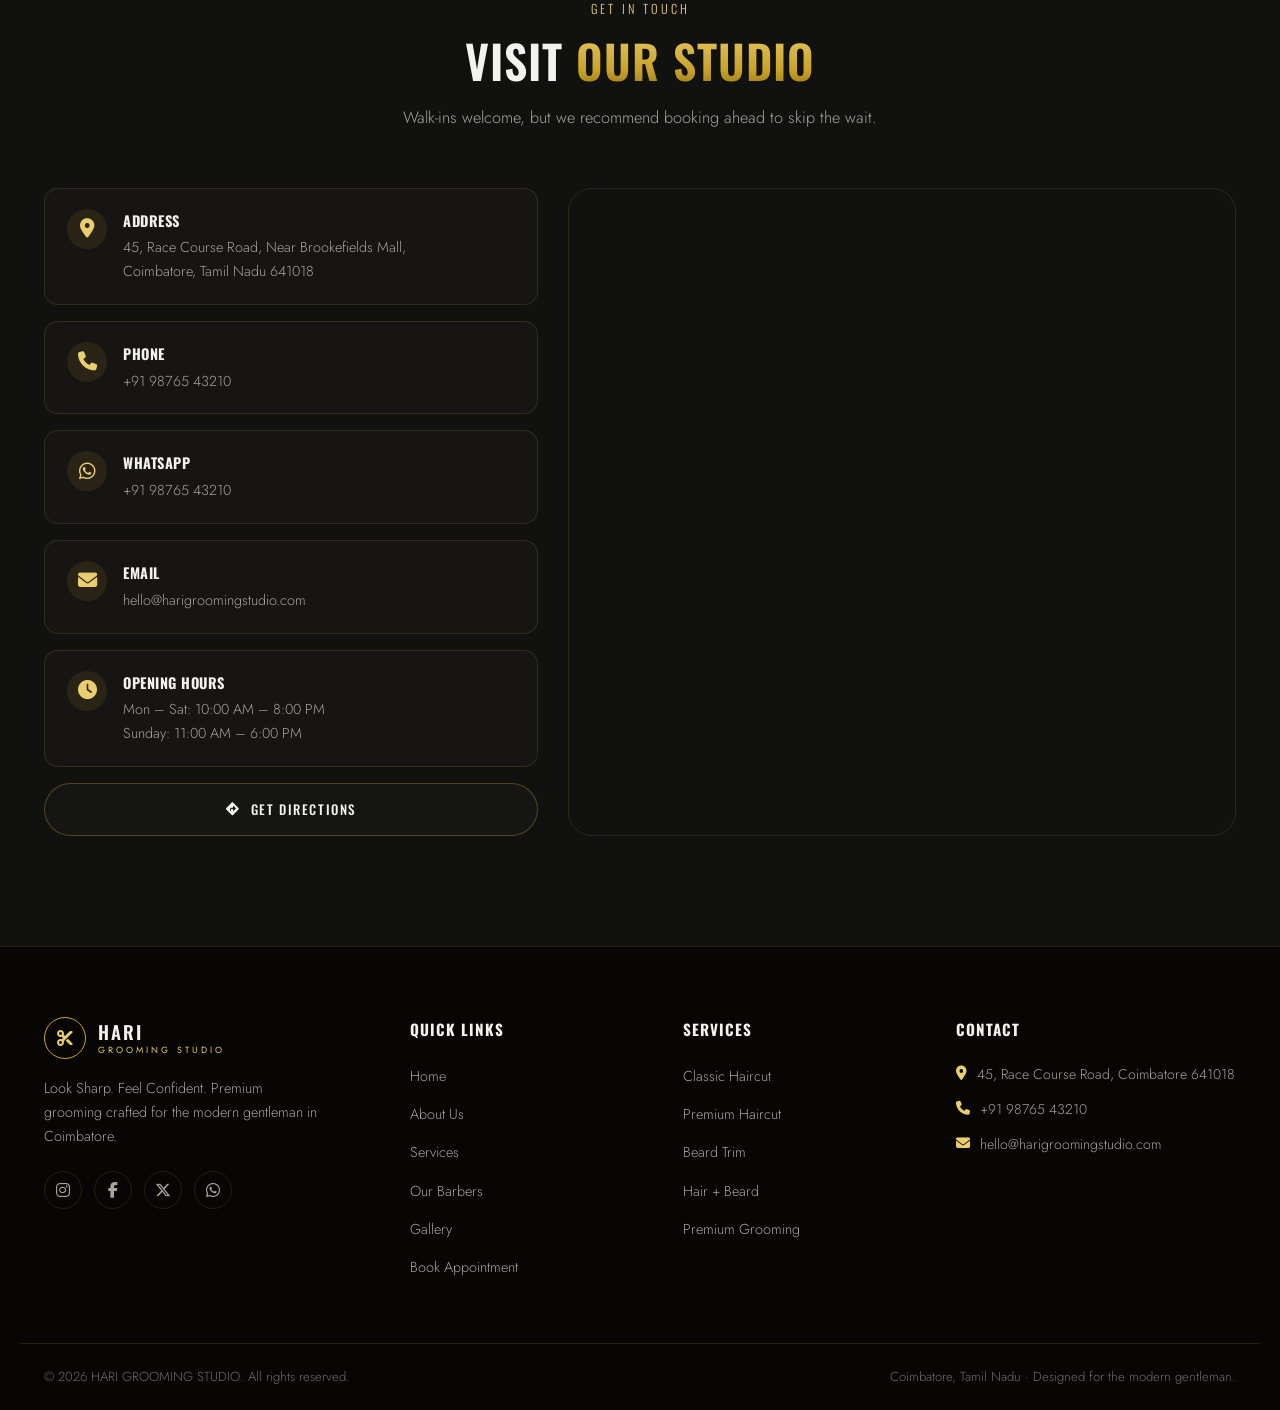
==== commit 6c737c3e: "Add files via upload" ====
--- a/index.html
+++ b/index.html
@@ -182,42 +182,30 @@
 
     <!-- Step indicator -->
     <div class="wizard-steps" id="wizardSteps">
-      <div class="wizard-step active" data-step="1"><span class="wizard-dot">1</span><span class="wizard-label">Service</span></div>
-      <div class="wizard-line"></div>
-      <div class="wizard-step" data-step="2"><span class="wizard-dot">2</span><span class="wizard-label">Barber</span></div>
-      <div class="wizard-line"></div>
-      <div class="wizard-step" data-step="3"><span class="wizard-dot">3</span><span class="wizard-label">Date</span></div>
-      <div class="wizard-line"></div>
-      <div class="wizard-step" data-step="4"><span class="wizard-dot">4</span><span class="wizard-label">Time</span></div>
-      <div class="wizard-line"></div>
-      <div class="wizard-step" data-step="5"><span class="wizard-dot">5</span><span class="wizard-label">Details</span></div>
-      <div class="wizard-line"></div>
-      <div class="wizard-step" data-step="6"><span class="wizard-dot">6</span><span class="wizard-label">Confirm</span></div>
+      <div class="wizard-step active" data-step="1"><span class="wizard-dot">1</span><span class="wizard-label">Service &amp; Barber</span></div>
+      <div class="wizard-line"><span class="wizard-line-fill"></span></div>
+      <div class="wizard-step" data-step="2"><span class="wizard-dot">2</span><span class="wizard-label">Date &amp; Time</span></div>
+      <div class="wizard-line"><span class="wizard-line-fill"></span></div>
+      <div class="wizard-step" data-step="3"><span class="wizard-dot">3</span><span class="wizard-label">Details &amp; Confirm</span></div>
     </div>
 
     <div class="wizard-panel-wrap">
 
-      <!-- STEP 1: SERVICE -->
+      <!-- STEP 1: SERVICE + BARBER -->
       <div class="wizard-panel active" data-panel="1">
-        <h3 class="wizard-panel-title">Choose a Service</h3>
+        <h3 class="wizard-panel-title"><i class="fa-solid fa-scissors panel-icon"></i> Choose a Service</h3>
         <div class="picker-grid" id="wizardServiceGrid"></div>
-      </div>
-
-      <!-- STEP 2: BARBER -->
+
+        <h3 class="wizard-panel-title panel-title-spaced"><i class="fa-solid fa-user-tie panel-icon"></i> Choose Your Barber</h3>
+        <div class="picker-grid barber-picker-grid" id="wizardBarberGrid"></div>
+      </div>
+
+      <!-- STEP 2: DATE + TIME -->
       <div class="wizard-panel" data-panel="2">
-        <h3 class="wizard-panel-title">Choose Your Barber</h3>
-        <div class="picker-grid barber-picker-grid" id="wizardBarberGrid"></div>
-      </div>
-
-      <!-- STEP 3: DATE -->
-      <div class="wizard-panel" data-panel="3">
-        <h3 class="wizard-panel-title">Choose a Date</h3>
+        <h3 class="wizard-panel-title"><i class="fa-solid fa-calendar-days panel-icon"></i> Choose a Date</h3>
         <div class="date-strip" id="dateStrip"></div>
-      </div>
-
-      <!-- STEP 4: TIME -->
-      <div class="wizard-panel" data-panel="4">
-        <h3 class="wizard-panel-title">Choose a Time Slot</h3>
+
+        <h3 class="wizard-panel-title panel-title-spaced"><i class="fa-regular fa-clock panel-icon"></i> Choose a Time Slot</h3>
         <div class="slot-legend">
           <span><i class="dot dot-available"></i> Available</span>
           <span><i class="dot dot-selected"></i> Selected</span>
@@ -226,32 +214,31 @@
         <div id="slotGroups"></div>
       </div>
 
-      <!-- STEP 5: DETAILS -->
-      <div class="wizard-panel" data-panel="5">
-        <h3 class="wizard-panel-title">Your Details</h3>
+      <!-- STEP 3: DETAILS + SUMMARY + CONFIRM -->
+      <div class="wizard-panel" data-panel="3">
+        <h3 class="wizard-panel-title"><i class="fa-solid fa-user panel-icon"></i> Your Details</h3>
         <form id="detailsForm" novalidate class="details-form">
-          <div class="form-group">
-            <label for="custName">Full Name <span>*</span></label>
-            <input type="text" id="custName" placeholder="e.g. Arjun Mehta" autocomplete="name">
-            <span class="error-msg" id="err-custName"></span>
-          </div>
-          <div class="form-group">
-            <label for="custPhone">Mobile Number <span>*</span></label>
-            <input type="tel" id="custPhone" placeholder="e.g. 9876543210" autocomplete="tel">
-            <span class="error-msg" id="err-custPhone"></span>
+          <div class="form-row-2">
+            <div class="form-group">
+              <label for="custName">Full Name <span>*</span></label>
+              <input type="text" id="custName" placeholder="e.g. Arjun Mehta" autocomplete="name">
+              <span class="error-msg" id="err-custName"></span>
+            </div>
+            <div class="form-group">
+              <label for="custPhone">Mobile Number <span>*</span></label>
+              <input type="tel" id="custPhone" placeholder="e.g. 9876543210" autocomplete="tel">
+              <span class="error-msg" id="err-custPhone"></span>
+            </div>
           </div>
           <div class="form-group">
             <label for="custMessage">Additional Message</label>
-            <textarea id="custMessage" rows="3" placeholder="Anything specific you'd like us to know? (optional)"></textarea>
+            <textarea id="custMessage" rows="2" placeholder="Anything specific you'd like us to know? (optional)"></textarea>
           </div>
         </form>
-      </div>
-
-      <!-- STEP 6: CONFIRM -->
-      <div class="wizard-panel" data-panel="6">
-        <h3 class="wizard-panel-title">Booking Summary</h3>
+
+        <h3 class="wizard-panel-title panel-title-spaced"><i class="fa-solid fa-receipt panel-icon"></i> Booking Summary</h3>
         <div class="summary-card" id="summaryCard"></div>
-        <button type="button" class="btn btn-gold btn-block btn-shine" id="confirmBookingBtn">
+        <button type="button" class="btn btn-gold btn-block btn-shine btn-pulse" id="confirmBookingBtn">
           <i class="fa-regular fa-calendar-check"></i> Confirm Appointment
         </button>
       </div>
--- a/style.css
+++ b/style.css
@@ -177,7 +177,11 @@
 .about-content .section-lead { color: var(--text); font-weight: 400; }
 .about-features { display: grid; grid-template-columns: 1fr 1fr; gap: 22px; margin: 34px 0 36px; }
 .feature { display: flex; gap: 14px; align-items: flex-start; }
-.feature i { color: var(--gold-light); font-size: 1.2rem; margin-top: 3px; }
+.feature i { color: var(--gold-light); font-size: 1.2rem; margin-top: 3px; display: inline-block; animation: iconFloat 3.4s ease-in-out infinite; }
+.feature:nth-child(2) i { animation-delay: 0.3s; }
+.feature:nth-child(3) i { animation-delay: 0.6s; }
+.feature:nth-child(4) i { animation-delay: 0.9s; }
+@keyframes iconFloat { 0%, 100% { transform: translateY(0); } 50% { transform: translateY(-5px); } }
 .feature h4 { font-family: var(--font-heading); font-size: 0.98rem; text-transform: uppercase; letter-spacing: 0.5px; margin-bottom: 4px; }
 .feature p { font-size: 0.88rem; color: var(--text-muted); margin: 0; }
 
@@ -185,9 +189,9 @@
    SERVICES
 ========================================================= */
 .services-grid { display: grid; grid-template-columns: repeat(4, 1fr); gap: 26px; }
-.service-card { background: var(--surface); border: 1px solid var(--border); border-radius: var(--radius-md); padding: 32px 26px; position: relative; overflow: hidden; transition: transform 0.4s var(--ease), border-color 0.4s var(--ease), box-shadow 0.4s var(--ease); }
+.service-card { background: var(--surface); border: 1px solid var(--border); border-radius: var(--radius-md); padding: 32px 26px; position: relative; overflow: hidden; transition: transform 0.45s var(--ease), border-color 0.4s var(--ease), box-shadow 0.4s var(--ease); }
 .service-card::before { content: ''; position: absolute; top: 0; left: 0; right: 0; height: 3px; background: linear-gradient(90deg, var(--gold-dark), var(--gold-light)); transform: scaleX(0); transform-origin: left; transition: transform 0.45s var(--ease); }
-.service-card:hover { transform: translateY(-8px); border-color: var(--border-strong); box-shadow: var(--shadow-dark); }
+.service-card:hover { transform: translateY(-10px) scale(1.015); border-color: var(--border-strong); box-shadow: var(--shadow-dark); }
 .service-card:hover::before { transform: scaleX(1); }
 .service-icon { width: 56px; height: 56px; border-radius: 50%; background: var(--gold-soft); border: 1px solid var(--border-strong); display: flex; align-items: center; justify-content: center; color: var(--gold-light); font-size: 1.3rem; margin-bottom: 20px; transition: transform .4s var(--ease); }
 .service-card:hover .service-icon { transform: rotate(-12deg) scale(1.06); }
@@ -251,12 +255,26 @@
 .wizard-steps { display: flex; align-items: center; justify-content: center; margin-bottom: 50px; flex-wrap: wrap; gap: 4px; }
 .wizard-step { display: flex; flex-direction: column; align-items: center; gap: 8px; }
 .wizard-dot { width: 38px; height: 38px; border-radius: 50%; background: var(--surface); border: 1.5px solid var(--border-strong); display: flex; align-items: center; justify-content: center; font-family: var(--font-heading); font-size: 0.9rem; color: var(--text-muted); transition: all 0.4s var(--ease); }
-.wizard-step.active .wizard-dot { background: linear-gradient(135deg, var(--gold-light), var(--gold-dark)); color: #14100a; border-color: var(--gold); box-shadow: var(--shadow-gold); }
+.wizard-step.active .wizard-dot { background: linear-gradient(135deg, var(--gold-light), var(--gold-dark)); color: #14100a; border-color: var(--gold); box-shadow: var(--shadow-gold); animation: dotBounce 0.5s var(--ease); }
+@keyframes dotBounce { 0% { transform: scale(0.7); } 60% { transform: scale(1.12); } 100% { transform: scale(1); } }
 .wizard-step.done .wizard-dot { background: var(--gold-soft); border-color: var(--gold); color: var(--gold-light); }
 .wizard-step.done .wizard-dot::before { content: '\2713'; }
 .wizard-label { font-size: 0.68rem; text-transform: uppercase; letter-spacing: 1px; color: var(--text-faint); }
 .wizard-step.active .wizard-label { color: var(--gold-light); }
-.wizard-line { width: 34px; height: 1px; background: var(--border-strong); margin: 0 2px 22px; }
+.wizard-line { width: 60px; height: 2px; background: var(--border-strong); margin: 0 4px 22px; position: relative; overflow: hidden; border-radius: 2px; }
+.wizard-line-fill { position: absolute; top: 0; left: 0; height: 100%; width: 0%; background: linear-gradient(90deg, var(--gold-dark), var(--gold-light)); transition: width 0.6s var(--ease); }
+.panel-icon { color: var(--gold-light); margin-right: 8px; }
+.panel-title-spaced { margin-top: 38px; padding-top: 30px; border-top: 1px dashed var(--border); }
+.form-row-2 { display: grid; grid-template-columns: 1fr 1fr; gap: 20px; }
+
+/* Staggered entrance for wizard picker/slot/date items */
+.stagger-in { opacity: 0; animation: staggerIn 0.5s var(--ease) forwards; }
+@keyframes staggerIn { from { opacity: 0; transform: translateY(14px) scale(0.97); } to { opacity: 1; transform: translateY(0) scale(1); } }
+
+/* Gentle pulse to draw the eye to the primary CTA */
+.btn-pulse { animation: btnPulse 2.6s ease-in-out infinite; }
+@keyframes btnPulse { 0%, 100% { box-shadow: 0 0 0 0 rgba(201,162,39,0.35), var(--shadow-gold); } 50% { box-shadow: 0 0 0 10px rgba(201,162,39,0), var(--shadow-gold); } }
+.btn-pulse:hover { animation: none; }
 
 .wizard-panel-wrap { background: var(--surface); border: 1px solid var(--border); border-radius: var(--radius-lg); padding: 40px; min-height: 260px; box-shadow: var(--shadow-dark); position: relative; overflow: hidden; }
 .wizard-panel { display: none; animation: panelIn 0.5s var(--ease); }
@@ -269,7 +287,8 @@
 
 .pick-card { background: var(--surface-2); border: 1.5px solid var(--border); border-radius: var(--radius-md); padding: 20px; text-align: center; cursor: pointer; transition: all 0.35s var(--ease); position: relative; }
 .pick-card:hover { border-color: var(--border-strong); transform: translateY(-4px); }
-.pick-card.selected { border-color: var(--gold); box-shadow: 0 0 0 3px rgba(201,162,39,0.18), var(--shadow-gold); background: linear-gradient(180deg, rgba(201,162,39,0.08), var(--surface-2)); }
+.pick-card.selected { border-color: var(--gold); box-shadow: 0 0 0 3px rgba(201,162,39,0.18), var(--shadow-gold); background: linear-gradient(180deg, rgba(201,162,39,0.08), var(--surface-2)); animation: pickGlow 2.4s ease-in-out infinite; }
+@keyframes pickGlow { 0%, 100% { box-shadow: 0 0 0 3px rgba(201,162,39,0.18), var(--shadow-gold); } 50% { box-shadow: 0 0 0 6px rgba(201,162,39,0.08), var(--shadow-gold); } }
 .pick-check { position: absolute; top: 10px; right: 10px; width: 24px; height: 24px; border-radius: 50%; background: var(--gold); color: #14100a; display: flex; align-items: center; justify-content: center; font-size: 0.7rem; opacity: 0; transform: scale(0.5); transition: all 0.3s var(--ease); }
 .pick-card.selected .pick-check { opacity: 1; transform: scale(1); }
 .pick-icon { width: 46px; height: 46px; border-radius: 50%; background: var(--gold-soft); border: 1px solid var(--border-strong); display: flex; align-items: center; justify-content: center; color: var(--gold-light); font-size: 1.1rem; margin: 0 auto 14px; }
@@ -281,7 +300,7 @@
 
 .date-strip { display: flex; gap: 12px; overflow-x: auto; padding-bottom: 10px; scrollbar-width: thin; }
 .date-chip { flex: 0 0 76px; background: var(--surface-2); border: 1.5px solid var(--border); border-radius: var(--radius-md); padding: 16px 8px; text-align: center; cursor: pointer; transition: all 0.3s var(--ease); }
-.date-chip:hover { border-color: var(--border-strong); }
+.date-chip:hover { border-color: var(--border-strong); transform: translateY(-3px); }
 .date-chip.selected { border-color: var(--gold); background: linear-gradient(180deg, rgba(201,162,39,0.14), var(--surface-2)); box-shadow: var(--shadow-gold); }
 .date-chip .dow { font-size: 0.68rem; text-transform: uppercase; letter-spacing: 1px; color: var(--text-muted); margin-bottom: 6px; display: block; }
 .date-chip .dom { font-family: var(--font-display); font-size: 1.6rem; color: var(--text); }
@@ -298,7 +317,7 @@
 .slot-group-title { font-size: 0.75rem; text-transform: uppercase; letter-spacing: 1.5px; color: var(--gold-light); margin: 18px 0 12px; }
 .slot-grid { display: grid; grid-template-columns: repeat(4, 1fr); gap: 12px; }
 .slot { padding: 13px 8px; text-align: center; border-radius: var(--radius-sm); border: 1.5px solid var(--border); background: var(--surface-2); font-size: 0.85rem; color: var(--text-muted); transition: all 0.3s var(--ease); cursor: pointer; }
-.slot:hover:not(.booked) { border-color: var(--border-strong); color: var(--text); }
+.slot:hover:not(.booked) { border-color: var(--border-strong); color: var(--text); transform: translateY(-2px); }
 .slot.selected { background: linear-gradient(135deg, var(--gold-light), var(--gold-dark)); color: #14100a; border-color: var(--gold); font-weight: 500; box-shadow: var(--shadow-gold); animation: slotPop 0.35s var(--ease); }
 @keyframes slotPop { 0% { transform: scale(0.9); } 60% { transform: scale(1.05); } 100% { transform: scale(1); } }
 .slot.booked { background: transparent; border-style: dashed; color: var(--text-faint); cursor: not-allowed; text-decoration: line-through; opacity: 0.6; }
@@ -378,7 +397,8 @@
 ========================================================= */
 .testimonials-track-wrap { overflow: hidden; }
 .testimonials-track { display: flex; gap: 24px; transition: transform 0.6s var(--ease); }
-.testimonial-card { flex: 0 0 calc(33.333% - 16px); background: var(--surface); border: 1px solid var(--border); border-radius: var(--radius-md); padding: 30px; }
+.testimonial-card { flex: 0 0 calc(33.333% - 16px); background: var(--surface); border: 1px solid var(--border); border-radius: var(--radius-md); padding: 30px; transition: transform 0.4s var(--ease), border-color 0.4s ease; }
+.testimonial-card:hover { transform: translateY(-6px); border-color: var(--border-strong); }
 .testimonial-stars { color: var(--gold-light); margin-bottom: 16px; font-size: 0.9rem; letter-spacing: 3px; }
 .testimonial-text { color: var(--text-muted); font-size: 0.96rem; margin-bottom: 24px; min-height: 96px; }
 .testimonial-author { display: flex; align-items: center; gap: 14px; }
